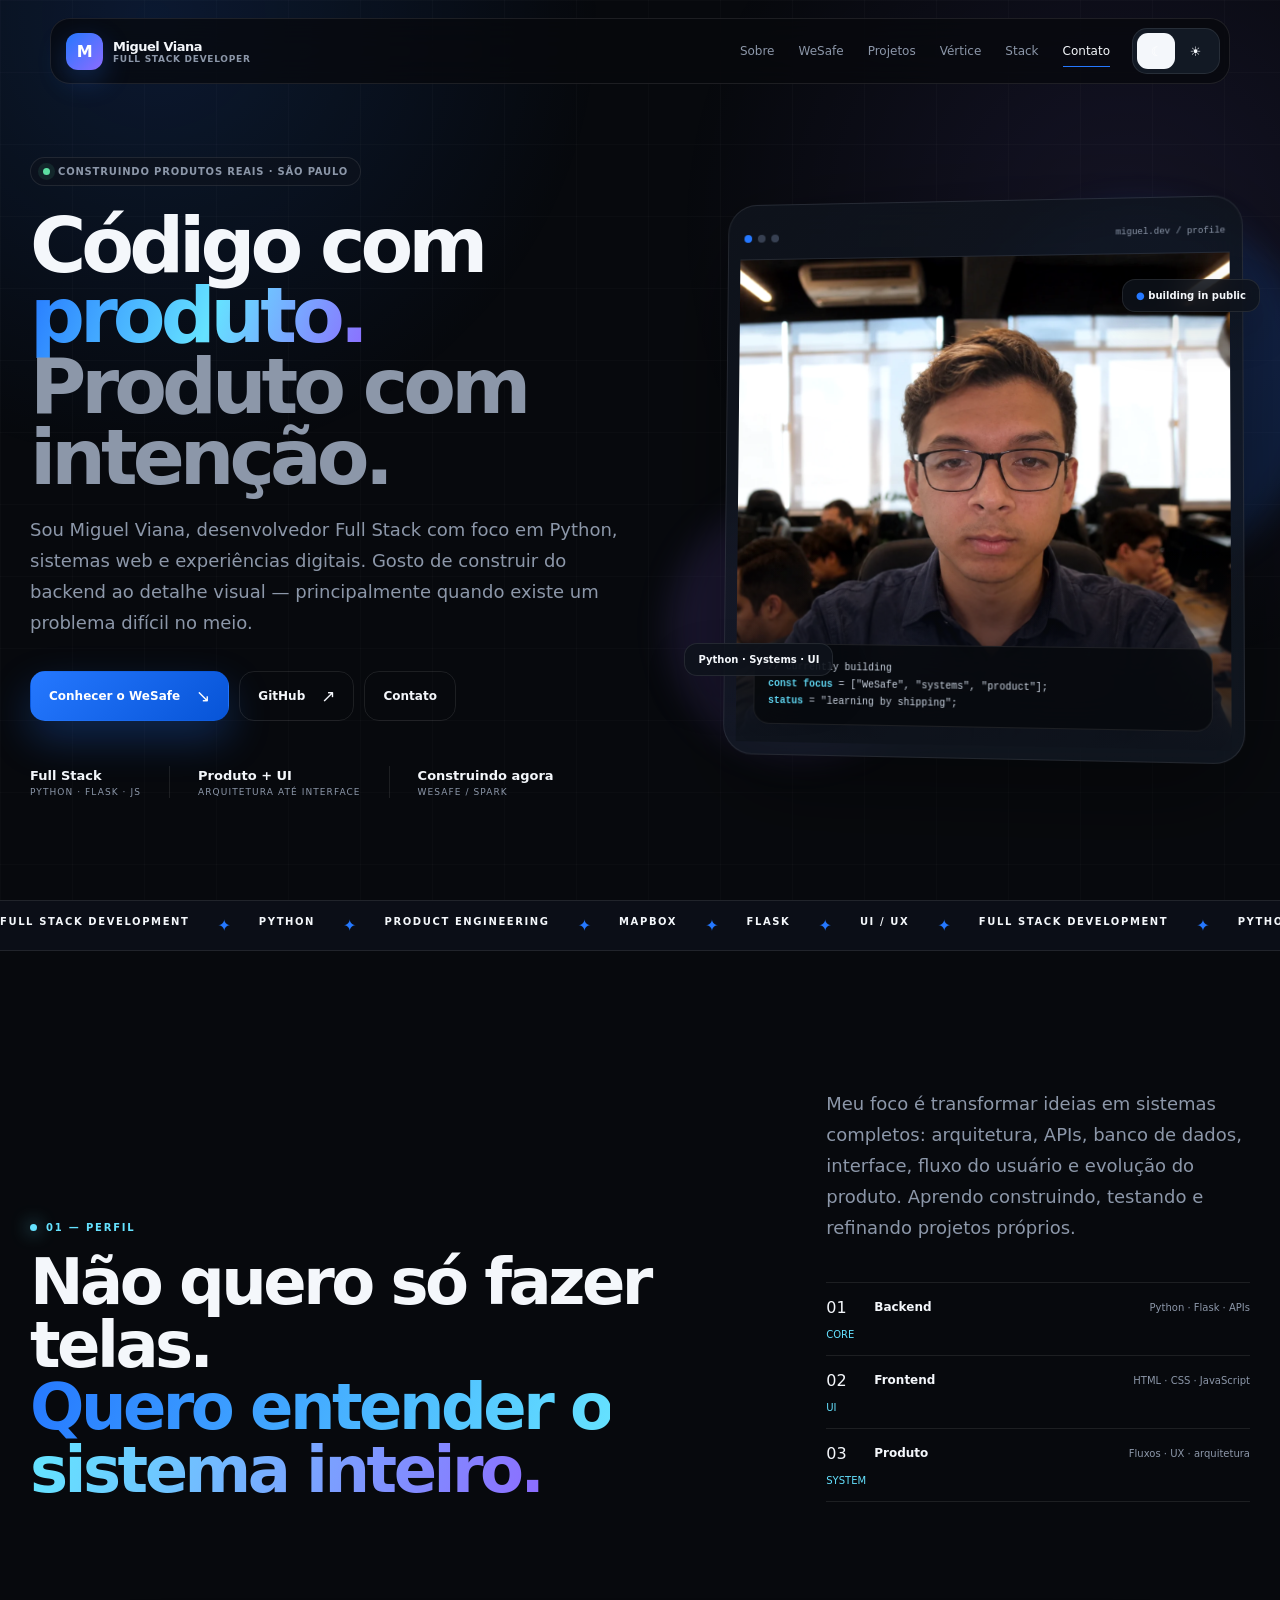
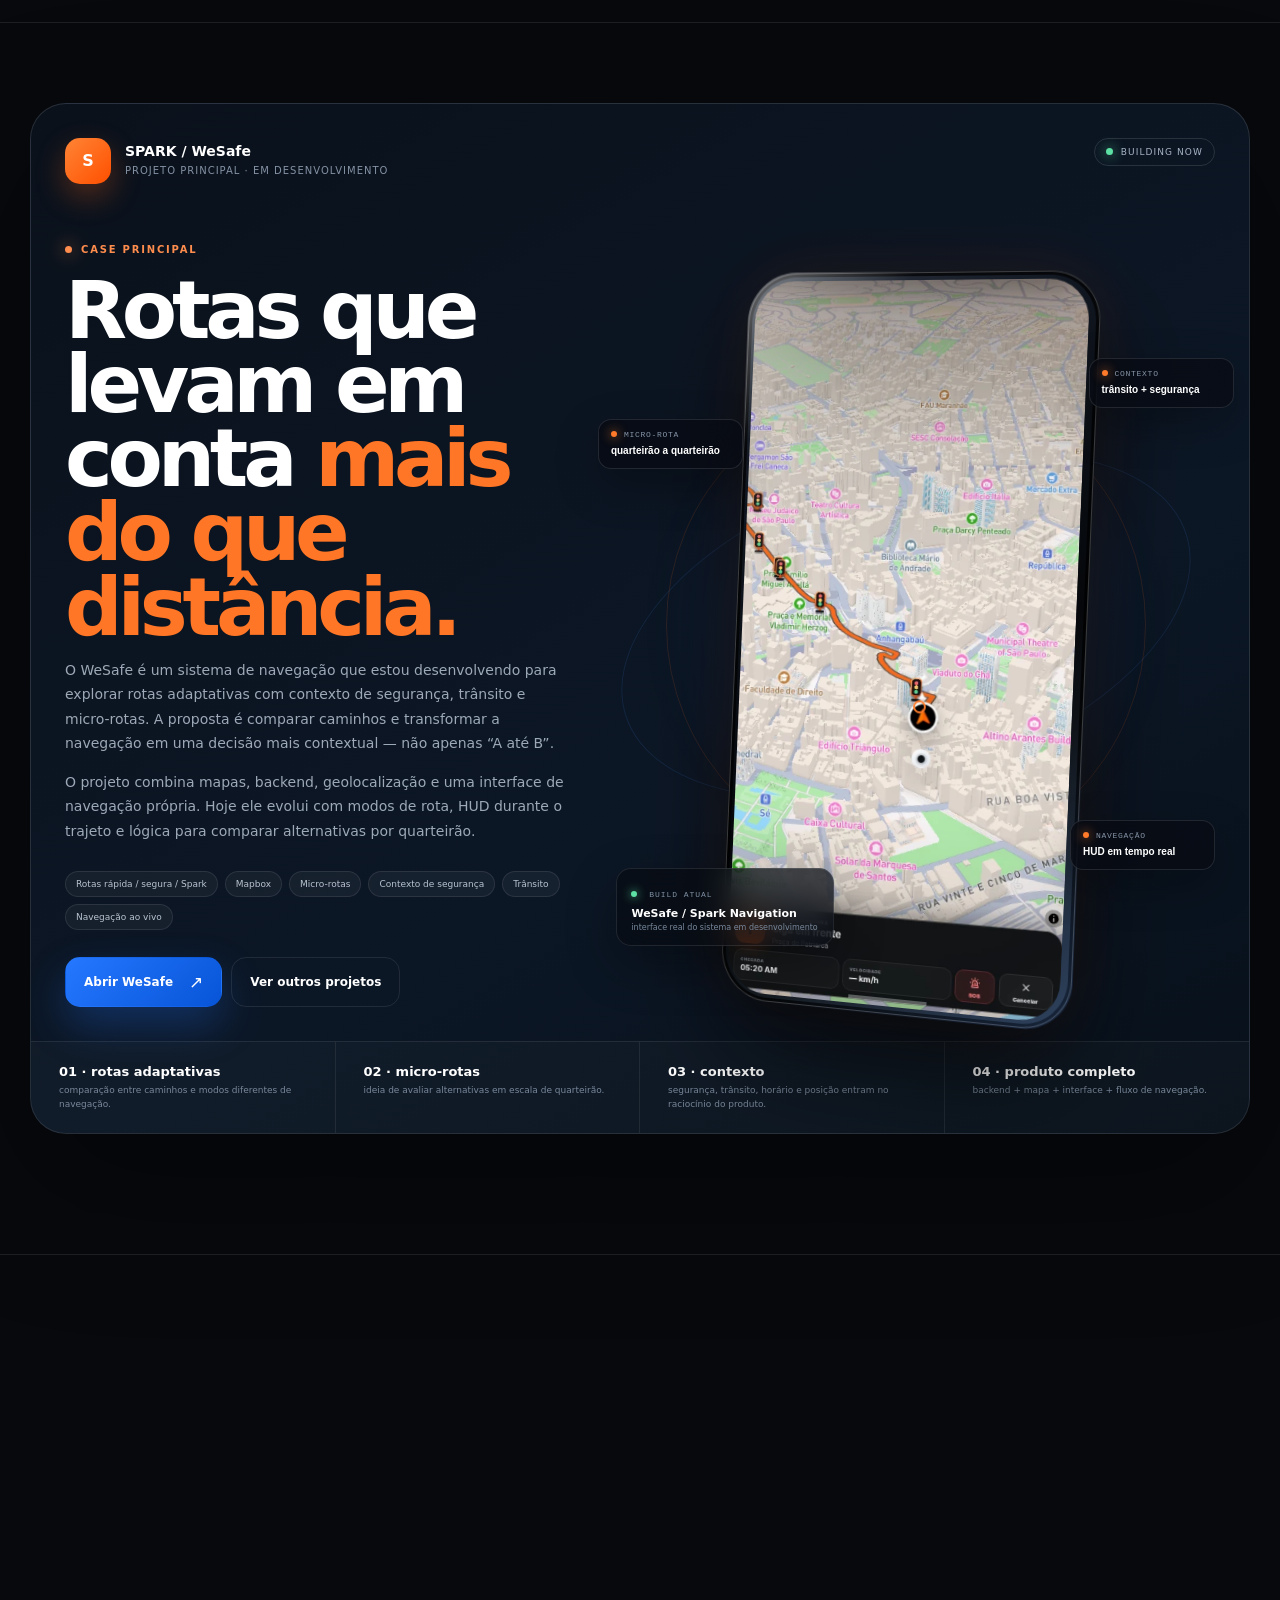
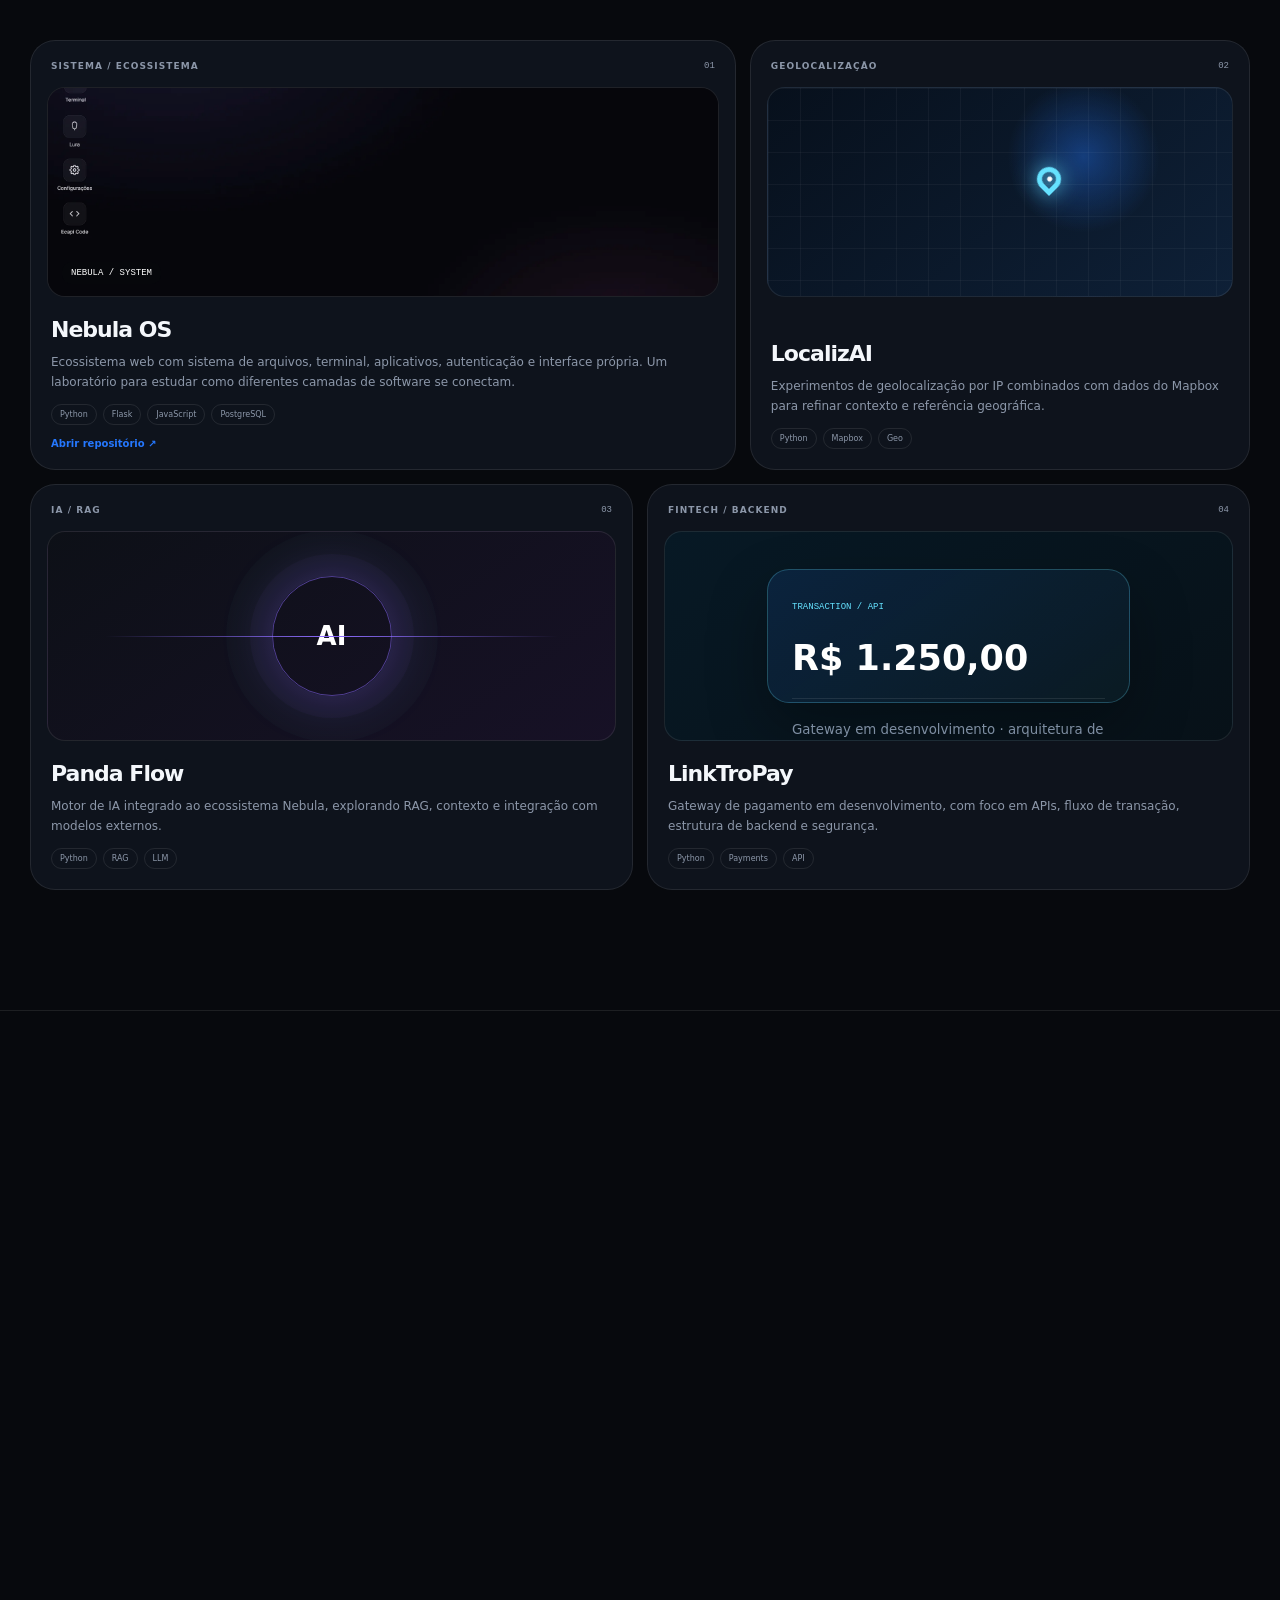
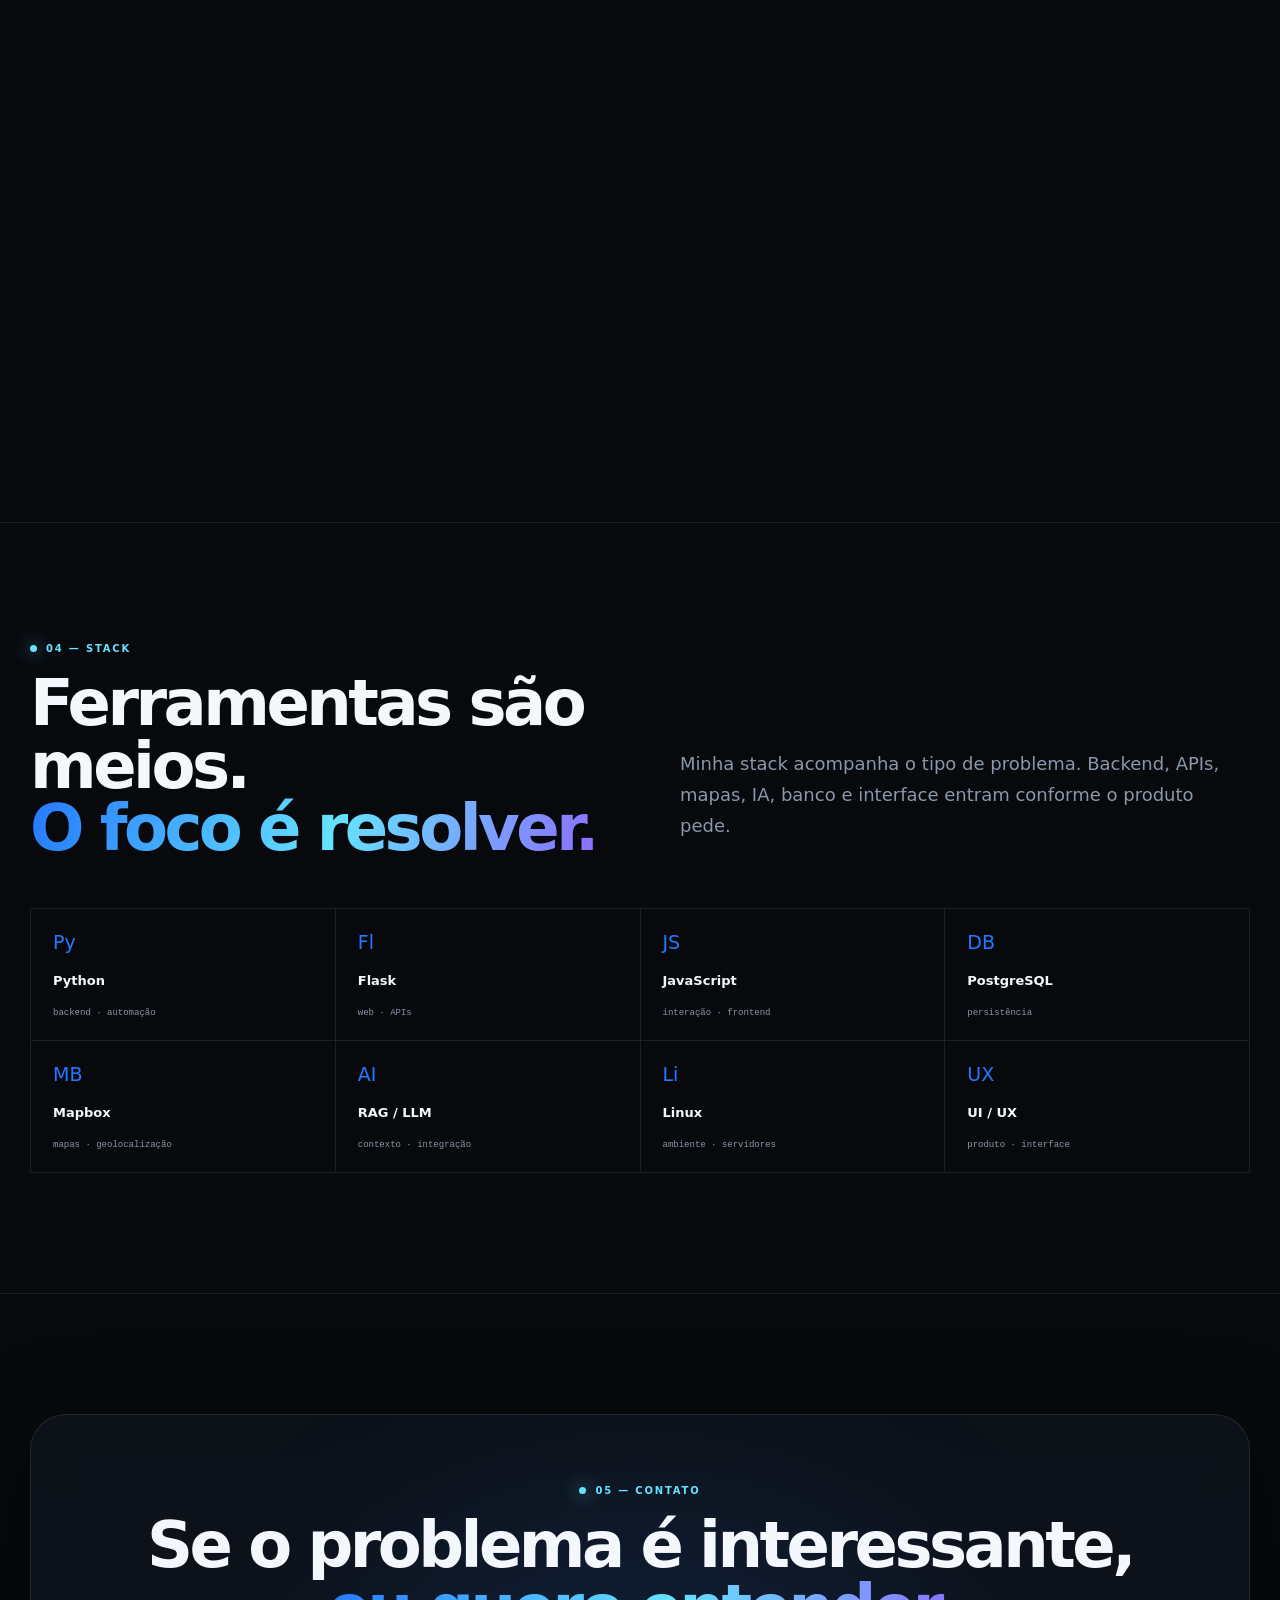
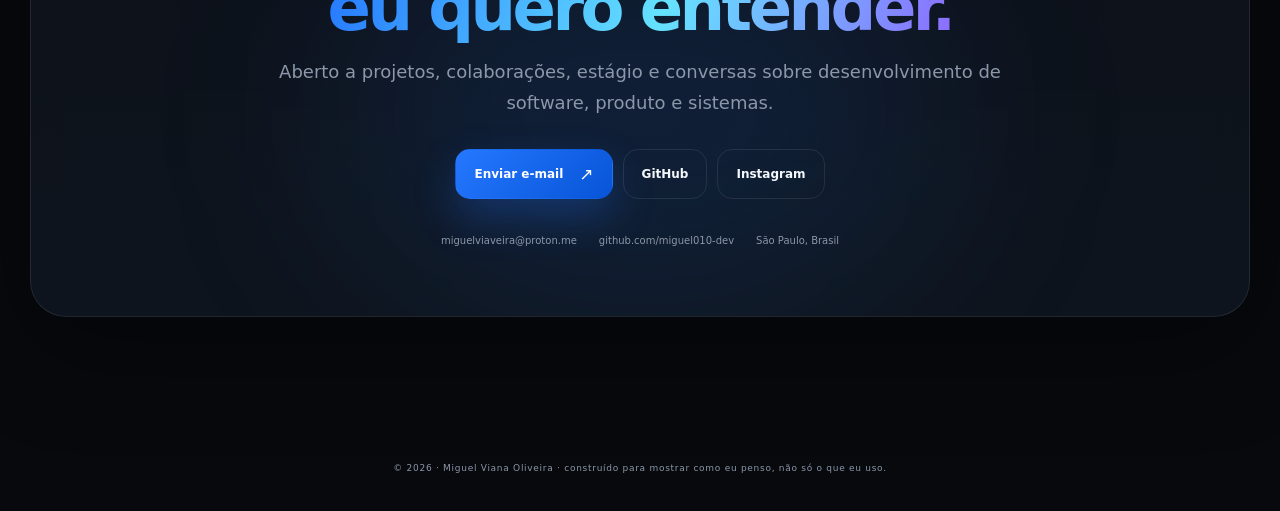
==== index.html @ 619d8d8b "Add files via upload" ====
<!doctype html>
<html lang="pt-BR" data-theme="dark">
<head>
<meta charset="utf-8">
<meta name="viewport" content="width=device-width,initial-scale=1,viewport-fit=cover">
<meta name="theme-color" content="#07090d">
<meta name="description" content="Portfólio de Miguel Viana Oliveira — Full Stack Developer. WeSafe, Nebula OS, inteligência artificial, geolocalização e experiências digitais.">
<title>Miguel Viana — Full Stack Developer</title>
<style>
:root{
  --bg:#07090d;--bg2:#0b0f16;--paper:#0e131c;--paper2:#121924;--ink:#f4f7fb;--muted:#8c97a9;
  --line:rgba(255,255,255,.09);--line2:rgba(255,255,255,.16);--blue:#2578ff;--cyan:#65e2ff;--violet:#8c6cff;
  --green:#5de0a3;--orange:#ff7c39;--pink:#ff7ba2;--shadow:0 30px 100px rgba(0,0,0,.42);
  --max:1220px;--radius:28px;--font:Inter,ui-sans-serif,system-ui,-apple-system,BlinkMacSystemFont,"Segoe UI",sans-serif;
  --display:"Arial Black",Inter,ui-sans-serif,system-ui,sans-serif;
}
html[data-theme="light"]{
  --bg:#f2f5f9;--bg2:#e9eef5;--paper:#ffffff;--paper2:#f7f9fc;--ink:#10141b;--muted:#667183;
  --line:rgba(18,28,42,.09);--line2:rgba(18,28,42,.16);--shadow:0 30px 80px rgba(34,54,80,.13);
}
*{box-sizing:border-box}
html{scroll-behavior:smooth}
body{margin:0;background:var(--bg);color:var(--ink);font-family:var(--font);overflow-x:hidden;transition:background .45s,color .45s}
body:before{content:"";position:fixed;inset:0;pointer-events:none;z-index:-3;background:
 radial-gradient(circle at 12% 2%,rgba(37,120,255,.15),transparent 28rem),
 radial-gradient(circle at 88% 25%,rgba(140,108,255,.10),transparent 28rem),
 linear-gradient(rgba(255,255,255,.018) 1px,transparent 1px),linear-gradient(90deg,rgba(255,255,255,.018) 1px,transparent 1px);background-size:auto,auto,72px 72px,72px 72px}
html[data-theme="light"] body:before{background:
 radial-gradient(circle at 12% 2%,rgba(37,120,255,.12),transparent 28rem),
 radial-gradient(circle at 88% 25%,rgba(140,108,255,.08),transparent 28rem),
 linear-gradient(rgba(18,28,42,.035) 1px,transparent 1px),linear-gradient(90deg,rgba(18,28,42,.035) 1px,transparent 1px);background-size:auto,auto,72px 72px,72px 72px}
a{color:inherit;text-decoration:none}button{font:inherit;color:inherit}img{max-width:100%;display:block}::selection{background:var(--blue);color:#fff}
.container{width:min(var(--max),calc(100% - 40px));margin:auto}.section{padding:120px 0;position:relative}.section+.section{border-top:1px solid var(--line)}
.kicker{display:flex;align-items:center;gap:9px;color:var(--cyan);font-size:10px;font-weight:800;letter-spacing:.18em;text-transform:uppercase;margin-bottom:18px}.kicker:before{content:"";width:7px;height:7px;border-radius:50%;background:currentColor;box-shadow:0 0 18px currentColor}
.display{font-family:var(--display);font-size:clamp(42px,6vw,86px);line-height:.92;letter-spacing:-.065em;margin:0}.section-title{font-family:var(--display);font-size:clamp(34px,5vw,64px);line-height:.98;letter-spacing:-.055em;margin:0}.section-title span,.gradient{background:linear-gradient(110deg,var(--blue),var(--cyan) 54%,var(--violet));-webkit-background-clip:text;background-clip:text;color:transparent}
.lead{color:var(--muted);font-size:clamp(15px,1.6vw,18px);line-height:1.72;max-width:760px}.mono{font-family:ui-monospace,SFMono-Regular,Menlo,Consolas,monospace}.glass{background:linear-gradient(180deg,color-mix(in srgb,var(--paper) 86%,transparent),color-mix(in srgb,var(--paper2) 72%,transparent));border:1px solid var(--line);box-shadow:var(--shadow);backdrop-filter:blur(22px);-webkit-backdrop-filter:blur(22px)}

/* NAV */
.nav{position:fixed;z-index:1000;top:18px;left:50%;transform:translateX(-50%);width:min(1180px,calc(100% - 28px));height:66px;border:1px solid var(--line);border-radius:20px;background:color-mix(in srgb,var(--bg) 74%,transparent);backdrop-filter:blur(24px);display:flex;align-items:center;padding:7px 9px 7px 15px;transition:.35s cubic-bezier(.2,.8,.2,1);box-shadow:0 12px 38px transparent}.nav.scrolled{top:10px;background:color-mix(in srgb,var(--paper) 80%,transparent);box-shadow:0 20px 70px rgba(0,0,0,.22);border-color:var(--line2)}html[data-theme="light"] .nav.scrolled{box-shadow:0 20px 55px rgba(38,56,82,.14)}
.brand{display:flex;align-items:center;gap:10px;font-weight:850;letter-spacing:-.03em}.brand-mark{width:37px;height:37px;border-radius:12px;display:grid;place-items:center;background:linear-gradient(135deg,var(--blue),var(--violet));color:white;font-weight:900;box-shadow:0 10px 28px rgba(37,120,255,.27)}.brand small{display:block;color:var(--muted);font-weight:600;font-size:9px;letter-spacing:.08em;text-transform:uppercase}.brand b{display:block;font-size:13px}.nav-links{display:flex;gap:24px;margin-left:auto;margin-right:22px}.nav-links a{font-size:12px;color:var(--muted);position:relative;transition:.2s}.nav-links a:hover,.nav-links a.active{color:var(--ink)}.nav-links a:after{content:"";position:absolute;left:0;right:100%;bottom:-9px;height:1px;background:var(--blue);transition:.25s}.nav-links a.active:after,.nav-links a:hover:after{right:0}
.theme-switch{width:88px;height:46px;border:1px solid var(--line);border-radius:15px;background:var(--paper2);padding:4px;position:relative;display:flex;align-items:center;justify-content:space-around;cursor:pointer;overflow:hidden}.theme-switch i{position:absolute;left:4px;top:4px;width:38px;height:36px;border-radius:11px;background:var(--ink);transition:.35s cubic-bezier(.2,.8,.2,1)}html[data-theme="light"] .theme-switch i{transform:translateX(38px)}.theme-switch span{font-size:13px;position:relative;z-index:1}.theme-switch .moon{color:#fff}html[data-theme="light"] .theme-switch .sun{color:#fff}.menu{display:none;border:1px solid var(--line);background:var(--paper2);width:46px;height:46px;border-radius:14px}

/* HERO */
.hero{min-height:100svh;display:grid;align-items:center;padding:145px 0 90px;border:0!important;overflow:hidden}.hero-grid{display:grid;grid-template-columns:1.06fr .94fr;gap:70px;align-items:center}.hero-copy{position:relative;z-index:3}.hero-badge{display:inline-flex;align-items:center;gap:8px;border:1px solid var(--line);background:color-mix(in srgb,var(--paper) 68%,transparent);padding:8px 12px;border-radius:999px;color:var(--muted);font-size:10px;font-weight:700;letter-spacing:.08em;text-transform:uppercase}.hero-badge i{width:7px;height:7px;border-radius:50%;background:var(--green);box-shadow:0 0 0 5px rgba(93,224,163,.10)}.hero h1{margin:25px 0 22px}.hero h1 em{font-style:normal;display:block;color:var(--muted)}.hero-copy>.lead{max-width:670px}.hero-actions{display:flex;gap:10px;flex-wrap:wrap;margin-top:32px}.btn{min-height:50px;padding:0 18px;border-radius:15px;border:1px solid var(--line);display:inline-flex;align-items:center;justify-content:center;gap:16px;font-size:12px;font-weight:760;transition:.25s cubic-bezier(.2,.8,.2,1);position:relative;overflow:hidden}.btn-primary{background:var(--ink);color:var(--bg)}html[data-theme="light"] .btn-primary{color:white;background:#111722}.btn-blue{background:linear-gradient(135deg,var(--blue),#0754d7);color:#fff;border-color:transparent;box-shadow:0 18px 42px rgba(37,120,255,.28)}.btn:hover{transform:translateY(-2px);border-color:var(--line2)}.btn b{font-size:17px;font-weight:400}.hero-meta{margin-top:45px;display:flex;gap:28px;align-items:center;flex-wrap:wrap}.hero-meta div{display:grid;gap:4px}.hero-meta strong{font-size:13px}.hero-meta small{font-size:9px;color:var(--muted);text-transform:uppercase;letter-spacing:.12em}.hero-meta .line{width:1px;height:32px;background:var(--line)}
.hero-stage{min-height:620px;position:relative;display:grid;place-items:center;perspective:1200px}.stage-orb{position:absolute;border-radius:50%;filter:blur(16px);pointer-events:none}.stage-orb.a{width:360px;height:360px;background:rgba(37,120,255,.18);right:-70px;top:40px}.stage-orb.b{width:260px;height:260px;background:rgba(140,108,255,.14);left:-40px;bottom:30px}.profile-window{width:min(100%,520px);aspect-ratio:.93;border-radius:30px;padding:12px;position:relative;transform:rotateY(-5deg) rotateX(2deg);transition:.2s;overflow:hidden}.profile-window:after{content:"";position:absolute;inset:auto 12px 12px 12px;height:35%;background:linear-gradient(transparent,var(--paper));pointer-events:none}.window-bar{height:44px;border-bottom:1px solid var(--line);display:flex;align-items:center;gap:6px;padding:0 4px}.window-bar i{width:8px;height:8px;border-radius:50%;background:#374052}.window-bar i:first-child{background:var(--blue)}.window-bar span{margin-left:auto;color:var(--muted);font:9px ui-monospace,monospace}.profile-body{height:calc(100% - 44px);position:relative;overflow:hidden;border-radius:0 0 20px 20px;background:linear-gradient(135deg,color-mix(in srgb,var(--paper2) 82%,transparent),transparent)}.profile-body img{width:100%;height:100%;object-fit:cover;object-position:center 25%;filter:saturate(.88) contrast(1.03);transition:.5s}.profile-code{position:absolute;left:18px;right:18px;bottom:18px;z-index:3;border:1px solid var(--line);background:color-mix(in srgb,var(--bg) 80%,transparent);backdrop-filter:blur(18px);border-radius:16px;padding:14px;color:#c9d2df;font:10px/1.7 ui-monospace,monospace}.profile-code b{color:var(--cyan)}.float-tag{position:absolute;z-index:5;padding:10px 13px;border-radius:13px;border:1px solid var(--line);background:color-mix(in srgb,var(--paper) 82%,transparent);backdrop-filter:blur(16px);box-shadow:0 18px 45px rgba(0,0,0,.16);font-size:10px;font-weight:800}.float-tag.one{right:-10px;top:18%}.float-tag.two{left:-25px;bottom:18%}.float-tag span{color:var(--blue)}

.marquee{border-top:1px solid var(--line);border-bottom:1px solid var(--line);overflow:hidden;padding:15px 0;background:color-mix(in srgb,var(--paper) 68%,transparent)}.marquee-track{display:flex;gap:28px;width:max-content;animation:marquee 32s linear infinite}.marquee-track span{font-size:10px;font-weight:850;letter-spacing:.16em;white-space:nowrap}.marquee-track b{color:var(--blue)}@keyframes marquee{to{transform:translateX(-50%)}}

/* INTRO */
.intro-grid{display:grid;grid-template-columns:1.25fr .75fr;gap:90px;align-items:end}.intro-side{display:grid;gap:20px}.signal-list{display:grid;gap:0;border-top:1px solid var(--line)}.signal-item{display:grid;grid-template-columns:36px 1fr auto;gap:12px;align-items:center;padding:15px 0;border-bottom:1px solid var(--line);transition:.25s}.signal-item:hover{padding-left:8px}.signal-item b{font-size:12px}.signal-item small{color:var(--muted);font-size:10px}.signal-item em{font-style:normal;color:var(--cyan);font-size:10px}

/* WESAFE */
.wesafe{padding-top:80px}.wesafe-shell{border-radius:36px;overflow:hidden;position:relative;background:linear-gradient(150deg,#0a111b,#0c1726 62%,#07101a);color:#fff;border:1px solid rgba(255,255,255,.12);box-shadow:0 50px 140px rgba(0,0,0,.42)}.wesafe-top{padding:34px 34px 0;display:flex;justify-content:space-between;gap:30px;align-items:flex-start;position:relative;z-index:3}.wesafe-brand{display:flex;gap:14px;align-items:center}.spark-mark{width:46px;height:46px;border-radius:15px;background:linear-gradient(135deg,#ff8535,#ff4f00);display:grid;place-items:center;color:#fff;font-weight:900;box-shadow:0 12px 30px rgba(255,102,25,.30)}.wesafe-brand b{display:block;font-size:14px}.wesafe-brand small{color:#8492a5;font-size:10px;letter-spacing:.1em;text-transform:uppercase}.live-pill{display:flex;align-items:center;gap:8px;border:1px solid rgba(255,255,255,.12);border-radius:999px;padding:8px 11px;color:#a7b4c5;font-size:9px;letter-spacing:.12em}.live-pill i{width:7px;height:7px;background:#5de0a3;border-radius:50%;box-shadow:0 0 13px #5de0a3}.wesafe-main{display:grid;grid-template-columns:.9fr 1.1fr;gap:28px;padding:60px 34px 34px}.wesafe-copy{position:relative;z-index:4}.wesafe-copy .kicker{color:#ff8d4d}.wesafe-copy h2{font-size:clamp(44px,6.3vw,82px);line-height:.92;letter-spacing:-.065em;margin:0}.wesafe-copy h2 span{color:#ff7626}.wesafe-copy p{color:#9da9b7;line-height:1.75;font-size:14px;max-width:570px}.wesafe-actions{display:flex;gap:9px;flex-wrap:wrap;margin-top:27px}.feature-pills{display:flex;flex-wrap:wrap;gap:7px;margin-top:28px}.feature-pills span{padding:7px 10px;border-radius:999px;background:rgba(255,255,255,.045);border:1px solid rgba(255,255,255,.09);font-size:9px;color:#b9c4d1}.map-stage{position:relative;min-height:560px;border-radius:25px;overflow:hidden;background:#0b111b;border:1px solid rgba(255,255,255,.09)}.map-stage:before{content:"";position:absolute;inset:0;background-image:linear-gradient(rgba(255,255,255,.035) 1px,transparent 1px),linear-gradient(90deg,rgba(255,255,255,.035) 1px,transparent 1px);background-size:46px 46px;transform:rotate(-8deg) scale(1.2)}.road{position:absolute;height:8px;border-radius:999px;background:#1a2534;box-shadow:0 0 0 1px rgba(255,255,255,.025)}.road.r1{width:115%;left:-10%;top:31%;transform:rotate(17deg)}.road.r2{width:100%;left:0;top:63%;transform:rotate(-22deg)}.road.r3{width:80%;left:30%;top:48%;transform:rotate(78deg)}.road.r4{width:70%;left:-12%;top:72%;transform:rotate(59deg)}.map-svg{position:absolute;inset:0;width:100%;height:100%}.map-svg path.route-base{fill:none;stroke:#26364a;stroke-width:10;stroke-linecap:round;stroke-linejoin:round}.map-svg path.route-live{fill:none;stroke:url(#routeGrad);stroke-width:7;stroke-linecap:round;stroke-linejoin:round;stroke-dasharray:780;stroke-dashoffset:780;filter:drop-shadow(0 0 8px rgba(255,112,35,.5))}.route-point{fill:#ff792e;stroke:#fff;stroke-width:3}.map-hud{position:absolute;left:16px;right:16px;bottom:16px;border:1px solid rgba(255,255,255,.10);background:rgba(7,11,18,.76);backdrop-filter:blur(18px);border-radius:18px;padding:14px;display:grid;grid-template-columns:1.2fr repeat(3,.7fr);gap:9px}.hud-main{display:flex;gap:11px;align-items:center}.hud-icon{width:39px;height:39px;border-radius:12px;background:#ff7427;display:grid;place-items:center;font-size:18px}.map-hud small{display:block;color:#778699;font-size:8px;text-transform:uppercase;letter-spacing:.09em}.map-hud b{font-size:12px;margin-top:4px;display:block}.hud-cell{border-left:1px solid rgba(255,255,255,.08);padding-left:12px}.map-chip{position:absolute;border:1px solid rgba(255,255,255,.09);background:rgba(10,15,23,.78);backdrop-filter:blur(14px);border-radius:13px;padding:10px 12px;font-size:9px;color:#bdc7d4}.map-chip.c1{right:18px;top:18px}.map-chip.c2{left:18px;top:22%}.map-chip strong{color:#fff;display:block;font-size:11px;margin-bottom:2px}.wesafe-stats{display:grid;grid-template-columns:repeat(4,1fr);border-top:1px solid rgba(255,255,255,.08);background:rgba(255,255,255,.018)}.wesafe-stats div{padding:22px 28px;border-right:1px solid rgba(255,255,255,.08)}.wesafe-stats div:last-child{border:0}.wesafe-stats b{font-size:13px;display:block}.wesafe-stats small{font-size:9px;color:#78879a;line-height:1.5;display:block;margin-top:5px}

/* PROJECTS */
.project-head{display:flex;justify-content:space-between;gap:40px;align-items:end;margin-bottom:48px}.project-head .lead{max-width:570px}.projects{display:grid;grid-template-columns:repeat(12,1fr);gap:14px}.project{border-radius:25px;border:1px solid var(--line);background:var(--paper);overflow:hidden;min-height:390px;position:relative;display:flex;flex-direction:column;transition:.28s cubic-bezier(.2,.8,.2,1)}.project:hover{border-color:var(--line2);box-shadow:var(--shadow)}.project.large{grid-column:span 7}.project.medium{grid-column:span 5}.project.half{grid-column:span 6}.project-top{padding:20px 20px 0;display:flex;justify-content:space-between;align-items:center;gap:10px}.project-label{font-size:9px;font-weight:850;letter-spacing:.12em;text-transform:uppercase;color:var(--muted)}.project-number{font:9px ui-monospace,monospace;color:var(--muted)}.project-visual{margin:16px 16px 0;height:210px;border-radius:18px;position:relative;overflow:hidden;background:var(--paper2);border:1px solid var(--line)}.project-body{padding:20px;display:grid;gap:11px;margin-top:auto}.project-body h3{font-size:22px;letter-spacing:-.045em;margin:0}.project-body p{color:var(--muted);font-size:12px;line-height:1.65;margin:0}.tags{display:flex;gap:6px;flex-wrap:wrap}.tags span{font-size:8px;padding:5px 8px;border-radius:999px;border:1px solid var(--line);color:var(--muted)}.project-link{display:inline-flex;gap:13px;align-items:center;font-size:10px;font-weight:800;color:var(--blue);margin-top:2px}.nebula-visual{background:#090b12}.nebula-visual img{width:100%;height:100%;object-fit:cover;opacity:.85}.nebula-visual:after{content:"NEBULA / SYSTEM";position:absolute;left:14px;bottom:12px;font:9px ui-monospace,monospace;color:#fff;background:rgba(7,8,12,.7);padding:6px 9px;border-radius:9px}.local-visual{background:radial-gradient(circle at 68% 33%,rgba(37,120,255,.38),transparent 22%),linear-gradient(140deg,#07101c,#0e2037)}.local-grid{position:absolute;inset:0;background-image:linear-gradient(rgba(255,255,255,.04) 1px,transparent 1px),linear-gradient(90deg,rgba(255,255,255,.04) 1px,transparent 1px);background-size:32px 32px}.pin{position:absolute;left:58%;top:38%;width:24px;height:24px;border:5px solid #65e2ff;border-radius:50% 50% 50% 0;transform:rotate(-45deg);filter:drop-shadow(0 0 10px #65e2ff)}.pin:after{content:"";width:5px;height:5px;background:#fff;border-radius:50%;position:absolute;left:5px;top:5px}.ai-visual{background:linear-gradient(145deg,#0d1017,#171126)}.ai-core{position:absolute;width:120px;height:120px;border-radius:50%;left:50%;top:50%;transform:translate(-50%,-50%);border:1px solid rgba(140,108,255,.5);box-shadow:0 0 0 22px rgba(140,108,255,.04),0 0 0 46px rgba(94,216,214,.025),0 0 50px rgba(140,108,255,.28)}.ai-core:before{content:"AI";position:absolute;inset:0;display:grid;place-items:center;color:#fff;font-weight:900;font-size:26px}.ai-line{position:absolute;height:1px;background:linear-gradient(90deg,transparent,var(--violet),transparent);width:80%;left:10%;top:50%;animation:scan 3s linear infinite}@keyframes scan{50%{top:28%}}

/* VERTICE WORK */
.vertice-shell{border-radius:34px;padding:28px;position:relative;overflow:hidden}.vertice-shell:before{content:"";position:absolute;width:420px;height:420px;border-radius:50%;background:rgba(37,120,255,.13);filter:blur(80px);right:-120px;top:-170px}.vertice-head{display:flex;justify-content:space-between;gap:30px;align-items:end;position:relative}.vertice-head .lead{max-width:560px}.client-grid{display:grid;grid-template-columns:1fr 1fr;gap:14px;margin-top:30px;position:relative}.client-card{border:1px solid var(--line);border-radius:24px;background:var(--paper2);overflow:hidden}.client-preview{height:310px;position:relative;overflow:hidden}.client-copy{padding:18px}.client-copy h3{margin:0;font-size:21px;letter-spacing:-.04em}.client-copy p{color:var(--muted);font-size:11px;line-height:1.6}.brasa{background:radial-gradient(circle at 72% 40%,#5d2308,transparent 31%),linear-gradient(145deg,#080807,#19100a)}.burger-stack{position:absolute;right:8%;top:18%;width:48%;height:60%}.burger-stack i{position:absolute;left:0;width:100%;height:18%;border-radius:50%;background:#7c3d16;box-shadow:inset 0 6px 10px rgba(255,187,81,.18)}.burger-stack i:nth-child(1){top:0;background:#c6782c}.burger-stack i:nth-child(2){top:22%;height:12%;background:#f8aa24}.burger-stack i:nth-child(3){top:38%;background:#4f2416}.burger-stack i:nth-child(4){top:58%;height:12%;background:#f8aa24}.burger-stack i:nth-child(5){top:75%;background:#ba6420}.brasa-title{position:absolute;left:8%;top:18%;color:#fff;font-family:var(--display);font-size:clamp(26px,3vw,48px);line-height:.9;letter-spacing:-.06em}.brasa-title span{color:#ff762a;display:block}.pingo{background:linear-gradient(145deg,#f9f5e8,#e8f9ed)}html[data-theme="dark"] .pingo{background:linear-gradient(145deg,#1b201c,#17271e)}.pet-bubble{position:absolute;border-radius:50%;background:#56d284}.pet-bubble.a{width:170px;height:170px;right:10%;top:14%}.pet-bubble.b{width:75px;height:75px;right:31%;top:6%;opacity:.65}.pet-face{position:absolute;right:18%;top:29%;width:120px;height:105px;border-radius:48% 48% 46% 46%;background:#fff;box-shadow:0 18px 45px rgba(0,0,0,.12)}.pet-face:before,.pet-face:after{content:"";position:absolute;width:42px;height:55px;background:#805939;border-radius:60% 60% 20% 20%;top:-18px}.pet-face:before{left:4px;transform:rotate(-25deg)}.pet-face:after{right:4px;transform:rotate(25deg)}.pet-eyes{position:absolute;left:36px;top:44px;width:9px;height:9px;border-radius:50%;background:#151515;box-shadow:39px 0 #151515}.pet-title{position:absolute;left:8%;top:17%;color:#173520;font-family:var(--display);font-size:clamp(26px,3vw,46px);line-height:.9;letter-spacing:-.055em}html[data-theme="dark"] .pet-title{color:#eef8f0}.pet-title span{display:block;color:#34b96e}



/* WESAFE DEVICE SHOWCASE */
.wesafe-device-stage{position:relative;min-height:640px;display:grid;place-items:center;perspective:1500px;overflow:visible;isolation:isolate}
.wesafe-device-stage:before{content:"";position:absolute;width:520px;height:520px;border-radius:50%;background:radial-gradient(circle,rgba(255,111,36,.18),rgba(37,120,255,.08) 34%,transparent 68%);filter:blur(18px);z-index:-2;animation:deviceAura 7s ease-in-out infinite alternate}
.wesafe-device-stage:after{content:"";position:absolute;width:72%;height:58%;left:14%;bottom:4%;background:radial-gradient(ellipse,rgba(0,0,0,.55),transparent 67%);filter:blur(28px);transform:rotateX(70deg);z-index:-1;opacity:.65}
@keyframes deviceAura{to{transform:scale(1.09) translateY(-14px);opacity:.78}}
.phone-shadow{position:absolute;width:310px;height:72px;bottom:45px;border-radius:50%;background:rgba(0,0,0,.72);filter:blur(28px);transform:rotate(-5deg);opacity:.62;animation:phoneShadow 4.4s ease-in-out infinite}
@keyframes phoneShadow{50%{transform:rotate(-5deg) scale(.88);opacity:.46}}
.phone-wrap{--phone-ry:-8deg;--phone-rx:3deg;--phone-y:0px;width:min(360px,72%);aspect-ratio:463/956;position:relative;transform-style:preserve-3d;transform:translateY(var(--phone-y)) rotateY(var(--phone-ry)) rotateX(var(--phone-rx)) rotateZ(2.4deg);transition:transform .16s ease-out;animation:phoneFloat 5.2s ease-in-out infinite;z-index:3}
@keyframes phoneFloat{0%,100%{translate:0 0}50%{translate:0 -13px}}
.phone-shell{position:absolute;inset:0;border-radius:50px;padding:10px;background:linear-gradient(145deg,#303844 0%,#111721 24%,#05070a 58%,#28323d 100%);box-shadow:inset 0 0 0 1px rgba(255,255,255,.22),inset 0 0 0 4px rgba(0,0,0,.72),0 48px 110px rgba(0,0,0,.62),0 0 65px rgba(255,111,36,.1);transform-style:preserve-3d}
.phone-shell:before{content:"";position:absolute;inset:-1px;border-radius:50px;background:linear-gradient(135deg,rgba(255,255,255,.38),transparent 16%,transparent 72%,rgba(76,145,255,.18));pointer-events:none;z-index:4}
.phone-screen{position:absolute;inset:10px;border-radius:41px;overflow:hidden;background:#111;transform:translateZ(9px)}
.phone-screen img{width:100%;height:100%;display:block;object-fit:cover;object-position:center}
.phone-glass{position:absolute;inset:-30%;background:linear-gradient(112deg,transparent 34%,rgba(255,255,255,.18) 45%,rgba(255,255,255,.05) 52%,transparent 63%);transform:translateX(-48%) rotate(5deg);mix-blend-mode:screen;animation:glassSweep 5.8s ease-in-out infinite;pointer-events:none}
@keyframes glassSweep{0%,18%{transform:translateX(-58%) rotate(5deg);opacity:0}38%{opacity:.9}68%,100%{transform:translateX(58%) rotate(5deg);opacity:0}}
.phone-route-pulse{position:absolute;width:13px;height:13px;border:2px solid rgba(255,126,45,.95);border-radius:50%;left:53.4%;top:57.6%;box-shadow:0 0 0 0 rgba(255,126,45,.6);animation:routePulse 2.1s ease-out infinite;pointer-events:none}
@keyframes routePulse{70%,100%{box-shadow:0 0 0 28px rgba(255,126,45,0);opacity:.2}}
.phone-top{position:absolute;z-index:8;top:15px;left:50%;transform:translateX(-50%) translateZ(16px);height:24px;width:96px;border-radius:0 0 17px 17px;background:#05070a;display:flex;justify-content:center;align-items:center;gap:10px;pointer-events:none}.phone-top .speaker{width:34px;height:4px;border-radius:4px;background:#1d232d}.phone-top .camera{width:6px;height:6px;border-radius:50%;background:#152e45;box-shadow:inset 0 0 0 1px #314c65}
.phone-bottom{position:absolute;z-index:8;bottom:16px;left:50%;transform:translateX(-50%) translateZ(16px);width:80px;height:4px;border-radius:99px;background:rgba(255,255,255,.62);opacity:.5;pointer-events:none}
.phone-side{position:absolute;background:linear-gradient(#3b4653,#111722);border-radius:4px;box-shadow:inset 0 1px rgba(255,255,255,.25)}.phone-side-left{left:-3px;top:135px;width:5px;height:68px}.phone-side-right{right:-3px;top:172px;width:5px;height:95px}
.device-orbit{position:absolute;border-radius:50%;border:1px solid rgba(255,255,255,.08);pointer-events:none}.orbit-a{width:480px;height:480px;border-color:rgba(255,117,39,.14);animation:orbitSpin 15s linear infinite}.orbit-b{width:590px;height:310px;border-color:rgba(76,145,255,.12);transform:rotate(-18deg);animation:orbitSpinB 18s linear infinite reverse}@keyframes orbitSpin{to{transform:rotate(360deg)}}@keyframes orbitSpinB{to{transform:rotate(342deg)}}
.route-signal{position:absolute;z-index:5;min-width:145px;padding:10px 12px;border:1px solid rgba(255,255,255,.11);border-radius:13px;background:rgba(7,11,18,.72);backdrop-filter:blur(16px);box-shadow:0 16px 44px rgba(0,0,0,.28);font:8px ui-monospace,monospace;letter-spacing:.09em;color:#8796a9;text-transform:uppercase;animation:signalFloat 4.8s ease-in-out infinite}.route-signal i{display:inline-block;width:6px;height:6px;border-radius:50%;background:#ff7a2a;box-shadow:0 0 11px #ff7a2a;margin-right:7px}.route-signal b{display:block;color:#fff;font:600 10px/1.35 Inter,Arial,sans-serif;letter-spacing:0;text-transform:none;margin-top:5px}.signal-a{left:0;top:23%}.signal-b{right:-3%;top:15%;animation-delay:-1.6s}.signal-c{right:0;bottom:18%;animation-delay:-3.1s}@keyframes signalFloat{50%{translate:0 -8px}}
.device-caption{position:absolute;left:3%;bottom:8%;z-index:6;padding:13px 15px 13px 14px;border-radius:15px;border:1px solid rgba(255,255,255,.1);background:rgba(8,12,19,.72);backdrop-filter:blur(17px);box-shadow:0 18px 50px rgba(0,0,0,.32)}.device-caption>span{font:8px ui-monospace,monospace;letter-spacing:.12em;color:#8191a5}.device-caption>span i{display:inline-block;width:6px;height:6px;border-radius:50%;background:#5de0a3;box-shadow:0 0 10px #5de0a3;margin-right:6px}.device-caption>b{display:block;font-size:11px;margin-top:6px}.device-caption>small{display:block;color:#77879b;font-size:8px;margin-top:3px}
html[data-theme="light"] .wesafe-device-stage:after{opacity:.25}html[data-theme="light"] .route-signal,html[data-theme="light"] .device-caption{background:rgba(8,13,21,.84)}
@media(max-width:980px){.wesafe-device-stage{min-height:650px}.route-signal.signal-b{right:2%}.phone-wrap{width:min(350px,66%)}}
@media(max-width:640px){.wesafe-device-stage{min-height:570px;margin-top:8px}.phone-wrap{width:min(295px,76%)}.route-signal{min-width:0;padding:8px 9px}.route-signal b{font-size:8px}.signal-a{left:-2%;top:19%}.signal-b{right:-3%;top:11%}.signal-c{right:-2%;bottom:16%}.device-caption{left:0;bottom:4%;max-width:190px}.device-orbit.orbit-a{width:360px;height:360px}.device-orbit.orbit-b{width:410px;height:250px}.phone-shadow{bottom:45px;width:230px}}
@media(prefers-reduced-motion:reduce){.phone-wrap,.phone-glass,.phone-route-pulse,.device-orbit,.route-signal,.wesafe-device-stage:before,.phone-shadow{animation:none!important}}

/* LIVE VIEWERS */
.live-viewer{--viewer-accent:var(--blue);border:1px solid var(--line2);border-radius:22px;overflow:hidden;background:#070a10;box-shadow:0 28px 80px rgba(0,0,0,.28);position:relative;isolation:isolate}
.live-viewer.featured{min-height:560px;border-color:rgba(255,255,255,.13);box-shadow:0 35px 100px rgba(0,0,0,.4)}
.live-toolbar{height:48px;padding:0 12px;display:grid;grid-template-columns:auto minmax(0,1fr) auto;align-items:center;gap:12px;background:linear-gradient(180deg,rgba(16,22,31,.98),rgba(10,14,21,.98));border-bottom:1px solid rgba(255,255,255,.09);color:#fff;position:relative;z-index:5}
.live-dots{display:flex;gap:5px}.live-dots i{width:7px;height:7px;border-radius:50%;background:#364052}.live-dots i:first-child{background:var(--viewer-accent);box-shadow:0 0 12px color-mix(in srgb,var(--viewer-accent) 70%,transparent)}
.live-url{font:9px ui-monospace,SFMono-Regular,Menlo,monospace;color:#778599;white-space:nowrap;overflow:hidden;text-overflow:ellipsis}.live-url b{color:#cbd5e4;font-weight:600}
.live-controls{display:flex;gap:5px;align-items:center}.live-controls button,.live-controls a{width:31px;height:31px;border:1px solid rgba(255,255,255,.1);background:rgba(255,255,255,.04);border-radius:9px;color:#95a4b8;display:grid;place-items:center;font-size:11px;cursor:pointer;transition:.18s}.live-controls button:hover,.live-controls a:hover,.live-controls button.active{color:#fff;border-color:color-mix(in srgb,var(--viewer-accent) 55%,transparent);background:color-mix(in srgb,var(--viewer-accent) 14%,transparent)}
.live-canvas{height:360px;position:relative;overflow:hidden;background:radial-gradient(circle at 50% 22%,rgba(37,120,255,.12),transparent 38%),#070a10}.live-viewer.featured .live-canvas{height:510px}
.live-screen{--screen-w:1280;--screen-h:720;--screen-scale:.5;position:absolute;left:50%;top:50%;width:calc(var(--screen-w)*1px);height:calc(var(--screen-h)*1px);transform:translate(-50%,-50%) scale(var(--screen-scale));transform-origin:center;border-radius:20px;overflow:hidden;background:#fff;box-shadow:0 20px 65px rgba(0,0,0,.42);transition:width .38s,height .38s,transform .38s cubic-bezier(.2,.8,.2,1),border-radius .38s}
.live-viewer[data-device="mobile"] .live-screen{--screen-w:390;--screen-h:844;border-radius:32px;box-shadow:0 0 0 7px #141b25,0 28px 70px rgba(0,0,0,.5)}
.live-screen iframe{position:absolute;inset:0;width:100%;height:100%;border:0;background:#fff;opacity:0;transition:opacity .32s}.live-viewer.loaded iframe{opacity:1}
.live-loader{position:absolute;inset:0;display:grid;place-items:center;align-content:center;gap:10px;background:linear-gradient(145deg,#0a1019,#080b10);color:#8fa0b5;z-index:2;transition:.3s}.live-viewer.loaded .live-loader{opacity:0;pointer-events:none}.live-loader i{width:27px;height:27px;border-radius:50%;border:2px solid rgba(255,255,255,.12);border-top-color:var(--viewer-accent);animation:liveSpin .8s linear infinite}.live-loader span{font:9px ui-monospace,monospace;letter-spacing:.12em;text-transform:uppercase}@keyframes liveSpin{to{transform:rotate(360deg)}}
.live-status{position:absolute;left:12px;bottom:12px;z-index:4;border:1px solid rgba(255,255,255,.11);background:rgba(7,10,16,.78);backdrop-filter:blur(12px);border-radius:999px;padding:6px 9px;color:#aab7c8;font:8px ui-monospace,monospace;letter-spacing:.09em;text-transform:uppercase;pointer-events:none}.live-status i{display:inline-block;width:6px;height:6px;border-radius:50%;background:#5de0a3;margin-right:6px;box-shadow:0 0 10px #5de0a3}
.live-help{position:absolute;right:12px;bottom:12px;z-index:4;color:#8d99aa;background:rgba(7,10,16,.72);border:1px solid rgba(255,255,255,.08);border-radius:999px;padding:6px 9px;font:8px ui-monospace,monospace;pointer-events:none}
.client-card.live-client{overflow:hidden}.client-card.live-client .client-preview{height:auto;padding:12px;background:linear-gradient(145deg,color-mix(in srgb,var(--paper2) 88%,#05070b),color-mix(in srgb,var(--paper) 90%,#05070b))}.client-card.live-client .live-viewer{border-radius:17px;--viewer-accent:#ff7c39}.client-card.live-client.pingo-live .live-viewer{--viewer-accent:#39c97a}.client-card.live-client .live-canvas{height:320px}.live-note{display:flex;align-items:center;gap:8px;color:var(--muted);font:8px ui-monospace,monospace;text-transform:uppercase;letter-spacing:.08em;margin-top:4px}.live-note i{width:6px;height:6px;background:var(--green);border-radius:50%}
.live-viewer:fullscreen{border-radius:0;width:100vw;height:100vh;background:#05070a}.live-viewer:fullscreen .live-canvas{height:calc(100vh - 48px)}
@media(max-width:980px){.live-viewer.featured{min-height:0}.live-viewer.featured .live-canvas{height:500px}.client-card.live-client .live-canvas{height:390px}}
@media(max-width:640px){.live-toolbar{grid-template-columns:auto 1fr;gap:8px}.live-url{display:none}.live-controls{justify-self:end}.live-viewer.featured .live-canvas{height:470px}.client-card.live-client .live-canvas{height:330px}.live-help{display:none}.live-status{bottom:9px;left:9px}}

/* SKILLS */
.skills-grid{display:grid;grid-template-columns:repeat(4,1fr);border-top:1px solid var(--line);border-left:1px solid var(--line);margin-top:42px}.skill{padding:22px;border-right:1px solid var(--line);border-bottom:1px solid var(--line);min-height:132px;display:flex;flex-direction:column;justify-content:space-between;transition:.2s}.skill:hover{background:var(--paper)}.skill b{font-size:13px}.skill small{color:var(--muted);font:9px ui-monospace,monospace}.skill i{font-style:normal;color:var(--blue);font-size:19px}

/* CONTACT */
.contact-shell{border-radius:36px;padding:70px 30px;text-align:center;position:relative;overflow:hidden}.contact-shell:before{content:"";position:absolute;width:600px;height:400px;border-radius:50%;left:50%;top:20%;transform:translateX(-50%);background:rgba(37,120,255,.12);filter:blur(100px)}.contact-shell>*{position:relative}.contact-shell .lead{margin:18px auto 0}.contact-actions{display:flex;justify-content:center;gap:10px;flex-wrap:wrap;margin-top:30px}.contact-meta{display:flex;justify-content:center;gap:22px;flex-wrap:wrap;margin-top:36px;color:var(--muted);font-size:10px}footer{padding:26px 0 38px;color:var(--muted);font-size:9px;text-align:center;letter-spacing:.08em}

/* MOTION */
.reveal{opacity:0;transform:translateY(34px);filter:blur(10px);transition:opacity .85s cubic-bezier(.2,.8,.2,1),transform .85s cubic-bezier(.2,.8,.2,1),filter .85s}.reveal.in{opacity:1;transform:none;filter:blur(0)}.reveal-left{opacity:0;transform:translateX(-38px);filter:blur(8px);transition:.85s cubic-bezier(.2,.8,.2,1)}.reveal-left.in{opacity:1;transform:none;filter:none}.reveal-right{opacity:0;transform:translateX(38px);filter:blur(8px);transition:.85s cubic-bezier(.2,.8,.2,1)}.reveal-right.in{opacity:1;transform:none;filter:none}.scroll-progress{position:fixed;left:0;top:0;z-index:1100;height:2px;width:100%;transform:scaleX(0);transform-origin:left;background:linear-gradient(90deg,var(--blue),var(--cyan),var(--violet));box-shadow:0 0 15px rgba(37,120,255,.55)}.cursor-glow{position:fixed;width:420px;height:420px;border-radius:50%;pointer-events:none;z-index:-1;background:radial-gradient(circle,rgba(37,120,255,.09),transparent 68%);transform:translate(-50%,-50%);opacity:0;transition:opacity .3s}.cursor-glow.show{opacity:1}.spotlight{--mx:50%;--my:50%}.spotlight:after{content:"";position:absolute;inset:0;pointer-events:none;border-radius:inherit;background:radial-gradient(340px circle at var(--mx) var(--my),rgba(37,120,255,.09),transparent 62%);opacity:0;transition:.2s}.spotlight:hover:after{opacity:1}

@media(max-width:980px){.nav-links{display:none}.menu{display:grid;place-items:center;margin-left:8px}.theme-switch{margin-left:auto}.hero-grid,.wesafe-main,.intro-grid{grid-template-columns:1fr}.hero-stage{min-height:520px}.profile-window{max-width:460px}.wesafe-main{padding-top:35px}.map-stage{min-height:520px}.project.large,.project.medium,.project.half{grid-column:span 12}.client-grid{grid-template-columns:1fr}.skills-grid{grid-template-columns:repeat(2,1fr)}.project-head,.vertice-head{align-items:start;flex-direction:column}.wesafe-stats{grid-template-columns:1fr 1fr}.wesafe-stats div:nth-child(2){border-right:0}.wesafe-stats div{border-bottom:1px solid rgba(255,255,255,.08)}}
@media(max-width:640px){.container{width:min(100% - 28px,var(--max))}.section{padding:84px 0}.nav{height:60px}.brand small{display:none}.brand-mark{width:36px;height:36px}.theme-switch{width:80px;height:42px}.theme-switch i{height:32px;width:34px}html[data-theme="light"] .theme-switch i{transform:translateX(34px)}.hero{padding-top:115px}.hero-stage{min-height:430px}.profile-window{max-width:340px}.float-tag{display:none}.hero-meta{gap:16px}.hero-meta .line{display:none}.wesafe-top{padding:20px 20px 0}.wesafe-main{padding:38px 20px 20px}.map-stage{min-height:430px}.map-hud{grid-template-columns:1fr 1fr}.hud-main{grid-column:1/-1}.hud-cell:nth-last-child(1){display:none}.wesafe-stats{grid-template-columns:1fr}.wesafe-stats div{border-right:0}.client-preview{height:250px}.skills-grid{grid-template-columns:1fr 1fr}.contact-shell{padding:55px 18px}.display{font-size:clamp(42px,15vw,68px)}.section-title{font-size:clamp(34px,11vw,52px)}}
@media(prefers-reduced-motion:reduce){*{animation:none!important;transition:none!important;scroll-behavior:auto!important}.reveal,.reveal-left,.reveal-right{opacity:1;transform:none;filter:none}}
</style>
</head>
<body>
<div class="scroll-progress" id="scrollProgress"></div>
<div class="cursor-glow" id="cursorGlow"></div>

<header class="nav" id="nav">
  <a class="brand" href="#top"><span class="brand-mark">M</span><span><b>Miguel Viana</b><small>Full Stack Developer</small></span></a>
  <nav class="nav-links" id="navLinks">
    <a href="#sobre">Sobre</a><a href="#wesafe">WeSafe</a><a href="#projetos">Projetos</a><a href="#vertice">Vértice</a><a href="#stack">Stack</a><a href="#contato">Contato</a>
  </nav>
  <button class="theme-switch" id="themeSwitch" aria-label="Alternar tema"><i></i><span class="moon">☾</span><span class="sun">☀</span></button>
  <button class="menu" id="menuBtn" aria-label="Abrir menu">☰</button>
</header>

<main id="top">
<section class="hero section">
  <div class="container hero-grid">
    <div class="hero-copy reveal-left">
      <div class="hero-badge"><i></i> construindo produtos reais · São Paulo</div>
      <h1 class="display">Código com<br><span class="gradient">produto.</span><em>Produto com intenção.</em></h1>
      <p class="lead">Sou Miguel Viana, desenvolvedor Full Stack com foco em Python, sistemas web e experiências digitais. Gosto de construir do backend ao detalhe visual — principalmente quando existe um problema difícil no meio.</p>
      <div class="hero-actions"><a class="btn btn-blue" href="#wesafe">Conhecer o WeSafe <b>↘</b></a><a class="btn" href="https://github.com/miguel010-dev" target="_blank" rel="noopener">GitHub <b>↗</b></a><a class="btn" href="#contato">Contato</a></div>
      <div class="hero-meta"><div><strong>Full Stack</strong><small>Python · Flask · JS</small></div><span class="line"></span><div><strong>Produto + UI</strong><small>arquitetura até interface</small></div><span class="line"></span><div><strong>Construindo agora</strong><small>WeSafe / Spark</small></div></div>
    </div>
    <div class="hero-stage reveal-right" id="heroStage">
      <div class="stage-orb a"></div><div class="stage-orb b"></div>
      <div class="profile-window glass" id="profileWindow">
        <div class="window-bar"><i></i><i></i><i></i><span>miguel.dev / profile</span></div>
        <div class="profile-body"><img src="assets/profile.webp" alt="Miguel Viana Oliveira"><div class="profile-code"><span>// currently building</span><br><b>const focus</b> = ["WeSafe", "systems", "product"];<br><b>status</b> = "learning by shipping";</div></div>
      </div>
      <div class="float-tag one"><span>●</span> building in public</div><div class="float-tag two">Python · Systems · UI</div>
    </div>
  </div>
</section>

<div class="marquee"><div class="marquee-track"><span>FULL STACK DEVELOPMENT</span><b>✦</b><span>PYTHON</span><b>✦</b><span>PRODUCT ENGINEERING</span><b>✦</b><span>MAPBOX</span><b>✦</b><span>FLASK</span><b>✦</b><span>UI / UX</span><b>✦</b><span>FULL STACK DEVELOPMENT</span><b>✦</b><span>PYTHON</span><b>✦</b><span>PRODUCT ENGINEERING</span><b>✦</b><span>MAPBOX</span><b>✦</b><span>FLASK</span><b>✦</b><span>UI / UX</span></div></div>

<section class="section" id="sobre">
  <div class="container intro-grid">
    <div class="reveal-left"><div class="kicker">01 — perfil</div><h2 class="section-title">Não quero só fazer telas.<br><span>Quero entender o sistema inteiro.</span></h2></div>
    <div class="intro-side reveal-right"><p class="lead">Meu foco é transformar ideias em sistemas completos: arquitetura, APIs, banco de dados, interface, fluxo do usuário e evolução do produto. Aprendo construindo, testando e refinando projetos próprios.</p><div class="signal-list"><div class="signal-item"><span>01</span><b>Backend</b><small>Python · Flask · APIs</small><em>CORE</em></div><div class="signal-item"><span>02</span><b>Frontend</b><small>HTML · CSS · JavaScript</small><em>UI</em></div><div class="signal-item"><span>03</span><b>Produto</b><small>Fluxos · UX · arquitetura</small><em>SYSTEM</em></div></div></div>
  </div>
</section>

<section class="section wesafe" id="wesafe">
  <div class="container">
    <div class="wesafe-shell reveal spotlight" id="wesafeShell">
      <div class="wesafe-top"><div class="wesafe-brand"><div class="spark-mark">S</div><div><b>SPARK / WeSafe</b><small>projeto principal · em desenvolvimento</small></div></div><div class="live-pill"><i></i> BUILDING NOW</div></div>
      <div class="wesafe-main">
        <div class="wesafe-copy reveal-left"><div class="kicker">CASE PRINCIPAL</div><h2>Rotas que levam em conta <span>mais do que distância.</span></h2><p>O WeSafe é um sistema de navegação que estou desenvolvendo para explorar rotas adaptativas com contexto de segurança, trânsito e micro-rotas. A proposta é comparar caminhos e transformar a navegação em uma decisão mais contextual — não apenas “A até B”.</p><p>O projeto combina mapas, backend, geolocalização e uma interface de navegação própria. Hoje ele evolui com modos de rota, HUD durante o trajeto e lógica para comparar alternativas por quarteirão.</p><div class="feature-pills"><span>Rotas rápida / segura / Spark</span><span>Mapbox</span><span>Micro-rotas</span><span>Contexto de segurança</span><span>Trânsito</span><span>Navegação ao vivo</span></div><div class="wesafe-actions"><a class="btn btn-blue" href="https://wesafe-c7kg.onrender.com" target="_blank" rel="noopener">Abrir WeSafe <b>↗</b></a><a class="btn" href="#projetos">Ver outros projetos</a></div></div>
        <div class="reveal-right wesafe-device-stage" id="wesafeDeviceStage">
          <div class="device-orbit orbit-a"></div><div class="device-orbit orbit-b"></div>
          <div class="route-signal signal-a"><i></i><span>MICRO-ROTA</span><b>quarteirão a quarteirão</b></div>
          <div class="route-signal signal-b"><i></i><span>CONTEXTO</span><b>trânsito + segurança</b></div>
          <div class="route-signal signal-c"><i></i><span>NAVEGAÇÃO</span><b>HUD em tempo real</b></div>
          <div class="phone-shadow"></div>
          <div class="phone-wrap" id="wesafePhone">
            <div class="phone-shell">
              <div class="phone-side phone-side-left"></div><div class="phone-side phone-side-right"></div>
              <div class="phone-top"><span class="speaker"></span><span class="camera"></span></div>
              <div class="phone-screen"><img src="assets/wesafe-navigation.webp" alt="Interface de navegação do WeSafe / Spark em São Paulo" loading="lazy"><div class="phone-glass"></div><div class="phone-route-pulse"></div></div>
              <div class="phone-bottom"></div>
            </div>
          </div>
          <div class="device-caption"><span><i></i> BUILD ATUAL</span><b>WeSafe / Spark Navigation</b><small>interface real do sistema em desenvolvimento</small></div>
        </div>
      </div>
      <div class="wesafe-stats"><div><b>01 · rotas adaptativas</b><small>comparação entre caminhos e modos diferentes de navegação.</small></div><div><b>02 · micro-rotas</b><small>ideia de avaliar alternativas em escala de quarteirão.</small></div><div><b>03 · contexto</b><small>segurança, trânsito, horário e posição entram no raciocínio do produto.</small></div><div><b>04 · produto completo</b><small>backend + mapa + interface + fluxo de navegação.</small></div></div>
    </div>
  </div>
</section>

<section class="section" id="projetos">
  <div class="container"><div class="project-head"><div class="reveal-left"><div class="kicker">02 — selected work</div><h2 class="section-title">Projetos que mostram<br><span>como eu penso.</span></h2></div><p class="lead reveal-right">Além do WeSafe, venho construindo sistemas que exploram arquitetura, IA, geolocalização, pagamentos e interfaces.</p></div>
    <div class="projects">
      <article class="project large spotlight reveal"><div class="project-top"><span class="project-label">Sistema / ecossistema</span><span class="project-number">01</span></div><div class="project-visual nebula-visual"><img src="assets/nebula.webp" alt="Interface do Nebula OS"></div><div class="project-body"><h3>Nebula OS</h3><p>Ecossistema web com sistema de arquivos, terminal, aplicativos, autenticação e interface própria. Um laboratório para estudar como diferentes camadas de software se conectam.</p><div class="tags"><span>Python</span><span>Flask</span><span>JavaScript</span><span>PostgreSQL</span></div><a class="project-link" href="https://github.com/miguel010-dev/nebula-os" target="_blank" rel="noopener">Abrir repositório ↗</a></div></article>
      <article class="project medium spotlight reveal"><div class="project-top"><span class="project-label">Geolocalização</span><span class="project-number">02</span></div><div class="project-visual local-visual"><div class="local-grid"></div><div class="pin"></div></div><div class="project-body"><h3>LocalizAI</h3><p>Experimentos de geolocalização por IP combinados com dados do Mapbox para refinar contexto e referência geográfica.</p><div class="tags"><span>Python</span><span>Mapbox</span><span>Geo</span></div></div></article>
      <article class="project half spotlight reveal"><div class="project-top"><span class="project-label">IA / RAG</span><span class="project-number">03</span></div><div class="project-visual ai-visual"><div class="ai-core"></div><div class="ai-line"></div></div><div class="project-body"><h3>Panda Flow</h3><p>Motor de IA integrado ao ecossistema Nebula, explorando RAG, contexto e integração com modelos externos.</p><div class="tags"><span>Python</span><span>RAG</span><span>LLM</span></div></div></article>
      <article class="project half spotlight reveal"><div class="project-top"><span class="project-label">Fintech / backend</span><span class="project-number">04</span></div><div class="project-visual" style="background:linear-gradient(145deg,#071925,#071118)"><div style="position:absolute;inset:18%;border-radius:22px;border:1px solid rgba(101,226,255,.25);background:linear-gradient(145deg,rgba(37,120,255,.12),rgba(101,226,255,.04));box-shadow:0 25px 60px rgba(0,0,0,.3);padding:24px;color:white"><span class="mono" style="font-size:9px;color:#65e2ff">TRANSACTION / API</span><div style="font-size:35px;font-weight:900;margin-top:25px">R$ 1.250,00</div><div style="height:1px;background:rgba(255,255,255,.09);margin:20px 0"></div><small style="color:#7e8ea2">Gateway em desenvolvimento · arquitetura de processamento</small></div></div><div class="project-body"><h3>LinkTroPay</h3><p>Gateway de pagamento em desenvolvimento, com foco em APIs, fluxo de transação, estrutura de backend e segurança.</p><div class="tags"><span>Python</span><span>Payments</span><span>API</span></div></div></article>
    </div>
  </div>
</section>

<section class="section" id="vertice">
  <div class="container"><div class="vertice-shell glass spotlight reveal"><div class="vertice-head"><div><div class="kicker">03 — Vértice Web</div><h2 class="section-title">Também construo para<br><span>negócios reais.</span></h2></div><p class="lead">Na Vértice Web, exploro identidade, conversão e experiências comerciais. Cada demo parte do segmento e muda linguagem, navegação e interação.</p></div>
    <div class="client-grid">
      <article class="client-card live-client"><div class="client-preview"><div class="live-viewer" data-live data-src="live/brasa91/index.html" data-device="desktop" style="--viewer-accent:#ff7c39">
      <div class="live-toolbar"><div class="live-dots"><i></i><i></i><i></i></div><div class="live-url"><b>LIVE /</b> BRASA 91</div><div class="live-controls"><button class="active" type="button" data-live-device="desktop" title="Desktop">▱</button><button type="button" data-live-device="mobile" title="Mobile">▯</button><button type="button" data-live-refresh title="Recarregar">↻</button><button type="button" data-live-fullscreen title="Tela cheia">⛶</button><a href="live/brasa91/index.html" target="_blank" rel="noopener" title="Abrir projeto">↗</a></div></div>
      <div class="live-canvas"><div class="live-screen"><div class="live-loader"><i></i><span>carregando experiência</span></div><iframe loading="lazy" title="Live viewer — BRASA 91" allow="fullscreen"></iframe></div><div class="live-status"><i></i> live viewer</div><div class="live-help">interaja dentro do projeto</div></div>
    </div></div><div class="client-copy"><div class="kicker" style="margin-bottom:8px;color:#ff7c39">Hamburgueria · live</div><h3>BRASA 91</h3><p>Experiência dark gastronômica com cardápio visual, combos e uma interação de “monte seu pedido” pensada para desejo e conversão.</p><div class="tags"><span>Branding</span><span>UI</span><span>Interação</span></div><div class="live-note"><i></i> projeto navegável dentro do portfólio</div></div></article>
      <article class="client-card live-client pingo-live"><div class="client-preview"><div class="live-viewer" data-live data-src="live/pingo-pet/index.html" data-device="desktop" style="--viewer-accent:#39c97a">
      <div class="live-toolbar"><div class="live-dots"><i></i><i></i><i></i></div><div class="live-url"><b>LIVE /</b> Pingo Pet</div><div class="live-controls"><button class="active" type="button" data-live-device="desktop" title="Desktop">▱</button><button type="button" data-live-device="mobile" title="Mobile">▯</button><button type="button" data-live-refresh title="Recarregar">↻</button><button type="button" data-live-fullscreen title="Tela cheia">⛶</button><a href="live/pingo-pet/index.html" target="_blank" rel="noopener" title="Abrir projeto">↗</a></div></div>
      <div class="live-canvas"><div class="live-screen"><div class="live-loader"><i></i><span>carregando experiência</span></div><iframe loading="lazy" title="Live viewer — Pingo Pet" allow="fullscreen"></iframe></div><div class="live-status"><i></i> live viewer</div><div class="live-help">interaja dentro do projeto</div></div>
    </div></div><div class="client-copy"><div class="kicker" style="margin-bottom:8px;color:#39c97a">Pet shop · live</div><h3>Pingo Pet</h3><p>Site jovem e amigável com serviços, agendamento, planos recorrentes e experiência adaptada ao tipo de pet.</p><div class="tags"><span>UX</span><span>Responsive</span><span>Conversão</span></div><div class="live-note"><i></i> projeto navegável dentro do portfólio</div></div></article>
    </div>
  </div></div>
</section>

<section class="section" id="stack"><div class="container"><div class="project-head"><div class="reveal-left"><div class="kicker">04 — stack</div><h2 class="section-title">Ferramentas são meios.<br><span>O foco é resolver.</span></h2></div><p class="lead reveal-right">Minha stack acompanha o tipo de problema. Backend, APIs, mapas, IA, banco e interface entram conforme o produto pede.</p></div><div class="skills-grid reveal"><div class="skill"><i>Py</i><b>Python</b><small>backend · automação</small></div><div class="skill"><i>Fl</i><b>Flask</b><small>web · APIs</small></div><div class="skill"><i>JS</i><b>JavaScript</b><small>interação · frontend</small></div><div class="skill"><i>DB</i><b>PostgreSQL</b><small>persistência</small></div><div class="skill"><i>MB</i><b>Mapbox</b><small>mapas · geolocalização</small></div><div class="skill"><i>AI</i><b>RAG / LLM</b><small>contexto · integração</small></div><div class="skill"><i>Li</i><b>Linux</b><small>ambiente · servidores</small></div><div class="skill"><i>UX</i><b>UI / UX</b><small>produto · interface</small></div></div></div></section>

<section class="section" id="contato"><div class="container"><div class="contact-shell glass reveal"><div class="kicker" style="justify-content:center">05 — contato</div><h2 class="section-title">Se o problema é interessante,<br><span>eu quero entender.</span></h2><p class="lead">Aberto a projetos, colaborações, estágio e conversas sobre desenvolvimento de software, produto e sistemas.</p><div class="contact-actions"><a class="btn btn-blue" href="mailto:miguelviaveira@proton.me">Enviar e-mail <b>↗</b></a><a class="btn" href="https://github.com/miguel010-dev" target="_blank" rel="noopener">GitHub</a><a class="btn" href="https://instagram.com/0.10miguel" target="_blank" rel="noopener">Instagram</a></div><div class="contact-meta"><span>miguelviaveira@proton.me</span><span>github.com/miguel010-dev</span><span>São Paulo, Brasil</span></div></div></div></section>
</main>
<footer>© 2026 · Miguel Viana Oliveira · construído para mostrar como eu penso, não só o que eu uso.</footer>

<script>
(()=>{
 const root=document.documentElement, nav=document.getElementById('nav'), progress=document.getElementById('scrollProgress');
 const themeBtn=document.getElementById('themeSwitch');
 const saved=localStorage.getItem('portfolio-theme'); if(saved==='light'||saved==='dark'){root.dataset.theme=saved}
 const syncTheme=()=>{document.querySelector('meta[name="theme-color"]')?.setAttribute('content',root.dataset.theme==='light'?'#f2f5f9':'#07090d')};syncTheme();
 themeBtn?.addEventListener('click',()=>{root.dataset.theme=root.dataset.theme==='light'?'dark':'light';localStorage.setItem('portfolio-theme',root.dataset.theme);syncTheme()});
 const menuBtn=document.getElementById('menuBtn');
 menuBtn?.addEventListener('click',()=>{const open=document.body.classList.toggle('mobile-nav-open'); if(open){const n=document.querySelector('.nav-links'); n.style.display='flex';n.style.position='fixed';n.style.inset='78px 14px auto';n.style.flexDirection='column';n.style.padding='20px';n.style.border='1px solid var(--line)';n.style.borderRadius='18px';n.style.background='var(--paper)';n.style.boxShadow='var(--shadow)'}else{document.querySelector('.nav-links').removeAttribute('style')}});
 document.querySelectorAll('.nav-links a').forEach(a=>a.addEventListener('click',()=>{document.body.classList.remove('mobile-nav-open');if(innerWidth<981)document.querySelector('.nav-links').removeAttribute('style')}));
 const reduced=matchMedia('(prefers-reduced-motion: reduce)').matches; let ticking=false;
 function onScroll(){const y=scrollY,max=Math.max(1,document.documentElement.scrollHeight-innerHeight);progress.style.transform=`scaleX(${y/max})`;nav.classList.toggle('scrolled',y>24);const rp=document.getElementById('routePath');const stage=document.getElementById('routeStage');if(rp&&stage){const r=stage.getBoundingClientRect();const p=Math.max(0,Math.min(1,(innerHeight*.78-r.top)/(r.height*.9)));rp.style.strokeDashoffset=String(780*(1-p));}if(!reduced&&y<innerHeight*1.2){const w=document.getElementById('profileWindow');if(w)w.style.translate=`0 ${y*.025}px`}const phone=document.getElementById('wesafePhone'),phoneStage=document.getElementById('wesafeDeviceStage');if(phone&&phoneStage&&!reduced){const pr=phoneStage.getBoundingClientRect(),pp=Math.max(-1,Math.min(1,(innerHeight*.52-(pr.top+pr.height*.5))/Math.max(innerHeight,pr.height)));phone.style.setProperty('--phone-y',`${pp*-18}px`);phone.style.setProperty('--phone-rx',`${3+pp*2.6}deg`);phone.style.setProperty('--phone-ry',`${-8+pp*5}deg`)}ticking=false}
 addEventListener('scroll',()=>{if(!ticking){ticking=true;requestAnimationFrame(onScroll)}},{passive:true});addEventListener('resize',onScroll,{passive:true});onScroll();
 const reveals=document.querySelectorAll('.reveal,.reveal-left,.reveal-right');if(reduced||!('IntersectionObserver'in window))reveals.forEach(x=>x.classList.add('in'));else{const io=new IntersectionObserver((es,o)=>es.forEach(e=>{if(e.isIntersecting){e.target.classList.add('in');o.unobserve(e.target)}}),{threshold:.12,rootMargin:'0px 0px -4%'});reveals.forEach(x=>io.observe(x))}
 const navLinks=[...document.querySelectorAll('.nav-links a')], map=new Map(navLinks.map(a=>[a.getAttribute('href').slice(1),a]));if('IntersectionObserver'in window){const sections=[...map.keys()].map(id=>document.getElementById(id)).filter(Boolean);const nio=new IntersectionObserver(es=>{const v=es.filter(e=>e.isIntersecting).sort((a,b)=>b.intersectionRatio-a.intersectionRatio)[0];if(!v)return;navLinks.forEach(a=>a.classList.remove('active'));map.get(v.target.id)?.classList.add('active')},{rootMargin:'-35% 0px -55%',threshold:[0,.1,.35]});sections.forEach(s=>nio.observe(s))}

 // Live viewers: lazy-load the real projects and keep desktop/mobile previews proportional.
 const liveViewers=[...document.querySelectorAll('[data-live]')];
 const fitLiveViewer=(viewer)=>{
   const canvas=viewer.querySelector('.live-canvas'),screen=viewer.querySelector('.live-screen');if(!canvas||!screen)return;
   const mobile=viewer.dataset.device==='mobile',baseW=mobile?390:1280,baseH=mobile?844:720;
   const cw=Math.max(1,canvas.clientWidth-18),ch=Math.max(1,canvas.clientHeight-18),scale=Math.min(cw/baseW,ch/baseH);
   screen.style.setProperty('--screen-w',baseW);screen.style.setProperty('--screen-h',baseH);screen.style.setProperty('--screen-scale',Math.max(.16,scale).toFixed(4));
 };
 const setLiveFrame=(viewer)=>{
   const frame=viewer.querySelector('iframe');if(!frame)return;const src=viewer.dataset.src;
   viewer.classList.remove('loaded');frame.dataset.liveLoaded='1';
   frame.onload=()=>viewer.classList.add('loaded');frame.src=src;
   setTimeout(()=>{if(frame.dataset.liveLoaded==='1')viewer.classList.add('loaded')},9000);
 };
 const loadLiveViewer=(viewer,force=false)=>{
   const frame=viewer.querySelector('iframe');if(!frame)return;if(frame.dataset.liveLoaded==='1'&&!force)return;setLiveFrame(viewer);
 };
 liveViewers.forEach(viewer=>{
   fitLiveViewer(viewer);
   viewer.querySelectorAll('[data-live-device]').forEach(btn=>btn.addEventListener('click',()=>{
     viewer.dataset.device=btn.dataset.liveDevice;viewer.querySelectorAll('[data-live-device]').forEach(b=>b.classList.toggle('active',b===btn));requestAnimationFrame(()=>fitLiveViewer(viewer));
   }));
   viewer.querySelector('[data-live-refresh]')?.addEventListener('click',()=>{const f=viewer.querySelector('iframe');if(!f)return;f.dataset.liveLoaded='0';f.removeAttribute('src');requestAnimationFrame(()=>setLiveFrame(viewer));});
   viewer.querySelector('[data-live-fullscreen]')?.addEventListener('click',()=>{if(document.fullscreenElement)document.exitFullscreen?.();else viewer.requestFullscreen?.();});
 });
 if('IntersectionObserver'in window){const lio=new IntersectionObserver((entries,o)=>entries.forEach(e=>{if(e.isIntersecting){loadLiveViewer(e.target);o.unobserve(e.target)}}),{rootMargin:'500px 0px',threshold:.01});liveViewers.forEach(v=>lio.observe(v))}else liveViewers.forEach(v=>loadLiveViewer(v));
 addEventListener('resize',()=>liveViewers.forEach(fitLiveViewer),{passive:true});
 addEventListener('fullscreenchange',()=>requestAnimationFrame(()=>liveViewers.forEach(fitLiveViewer)));

 const fine=matchMedia('(pointer:fine)').matches;if(fine&&!reduced){document.querySelectorAll('.spotlight').forEach(el=>el.addEventListener('pointermove',e=>{const r=el.getBoundingClientRect();el.style.setProperty('--mx',`${e.clientX-r.left}px`);el.style.setProperty('--my',`${e.clientY-r.top}px`)}));const glow=document.getElementById('cursorGlow');addEventListener('pointermove',e=>{glow.style.left=e.clientX+'px';glow.style.top=e.clientY+'px';glow.classList.add('show')},{passive:true});document.addEventListener('mouseleave',()=>glow.classList.remove('show'));const stage=document.getElementById('heroStage'),win=document.getElementById('profileWindow');stage?.addEventListener('pointermove',e=>{const r=stage.getBoundingClientRect(),x=(e.clientX-r.left)/r.width-.5,y=(e.clientY-r.top)/r.height-.5;win.style.transform=`rotateY(${x*8-5}deg) rotateX(${-y*6+2}deg)`});stage?.addEventListener('pointerleave',()=>win.style.transform='rotateY(-5deg) rotateX(2deg)');const phoneStage=document.getElementById('wesafeDeviceStage'),phone=document.getElementById('wesafePhone');phoneStage?.addEventListener('pointermove',e=>{if(!phone)return;const r=phoneStage.getBoundingClientRect(),x=(e.clientX-r.left)/r.width-.5,y=(e.clientY-r.top)/r.height-.5;phone.style.setProperty('--phone-ry',`${-8+x*10}deg`);phone.style.setProperty('--phone-rx',`${3-y*7}deg`)});phoneStage?.addEventListener('pointerleave',()=>{phone?.style.setProperty('--phone-ry','-8deg');phone?.style.setProperty('--phone-rx','3deg')})}
})();
</script>
</body>
</html>
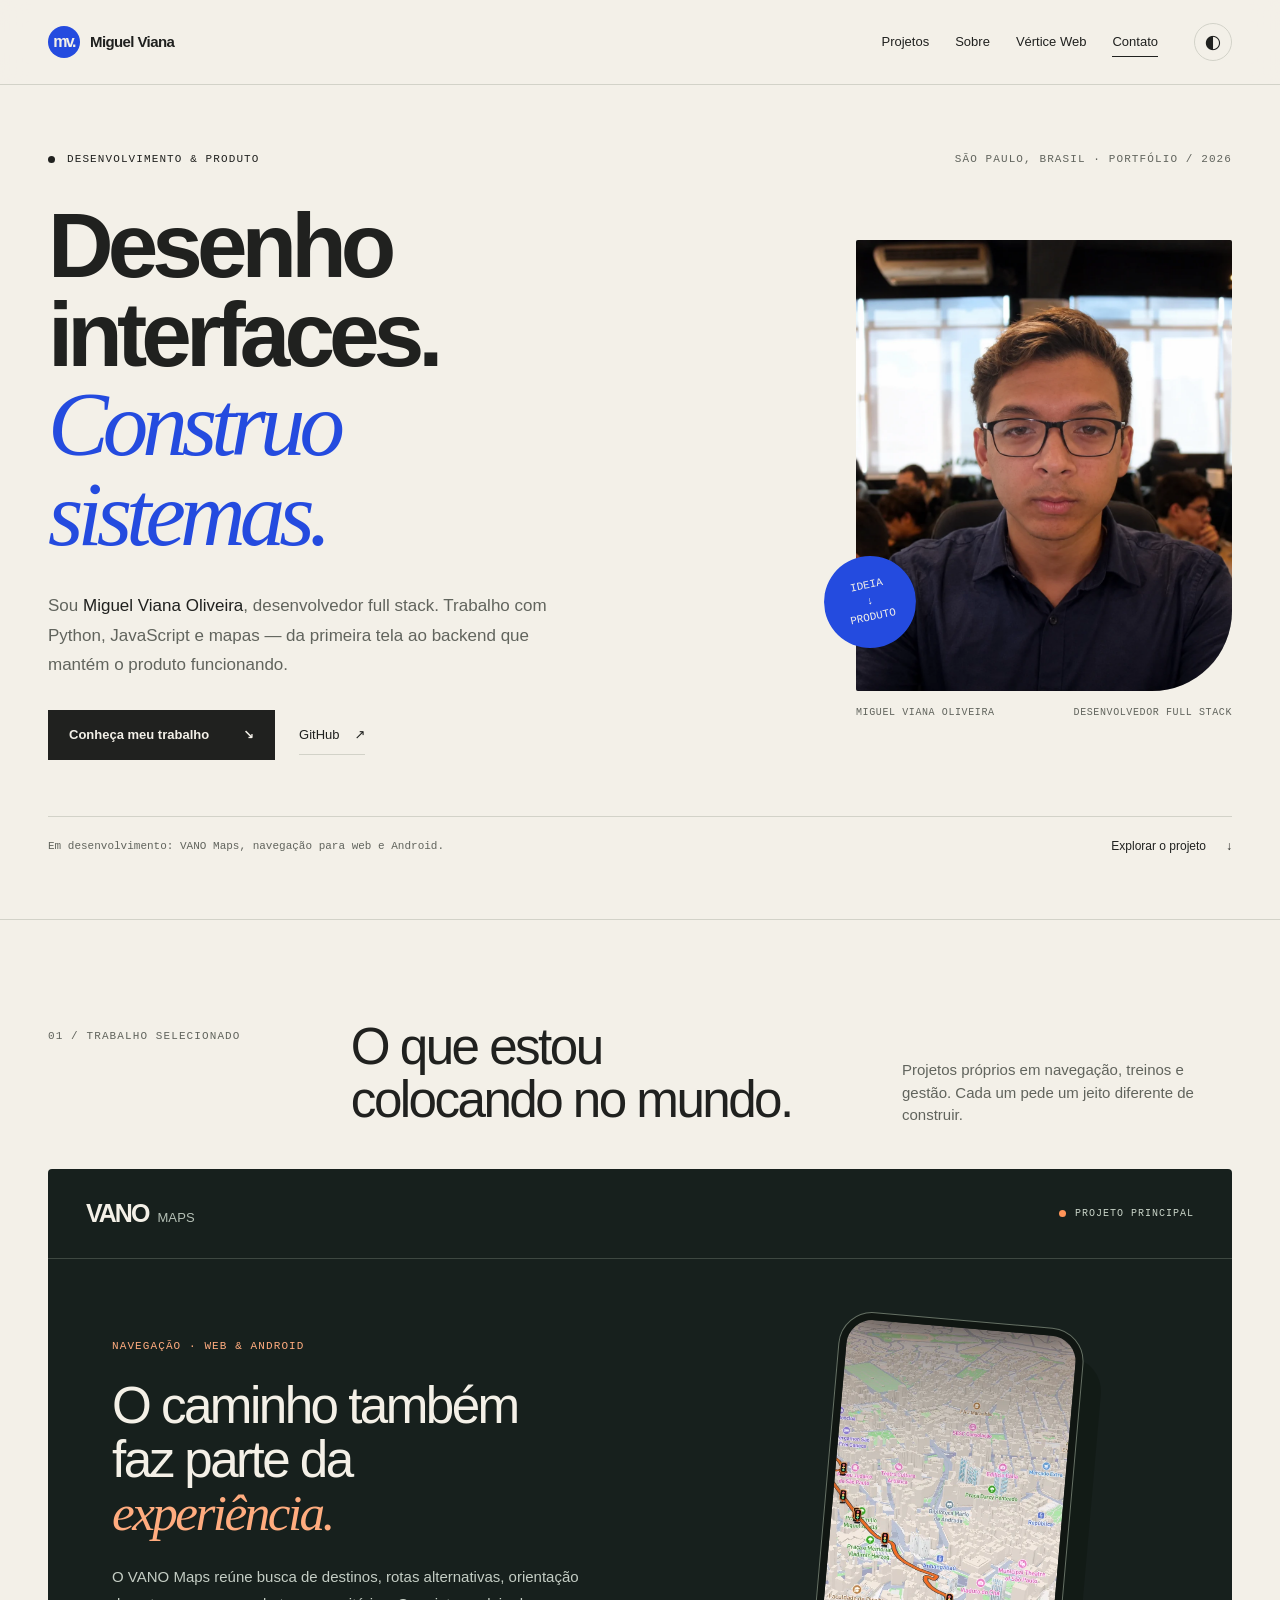
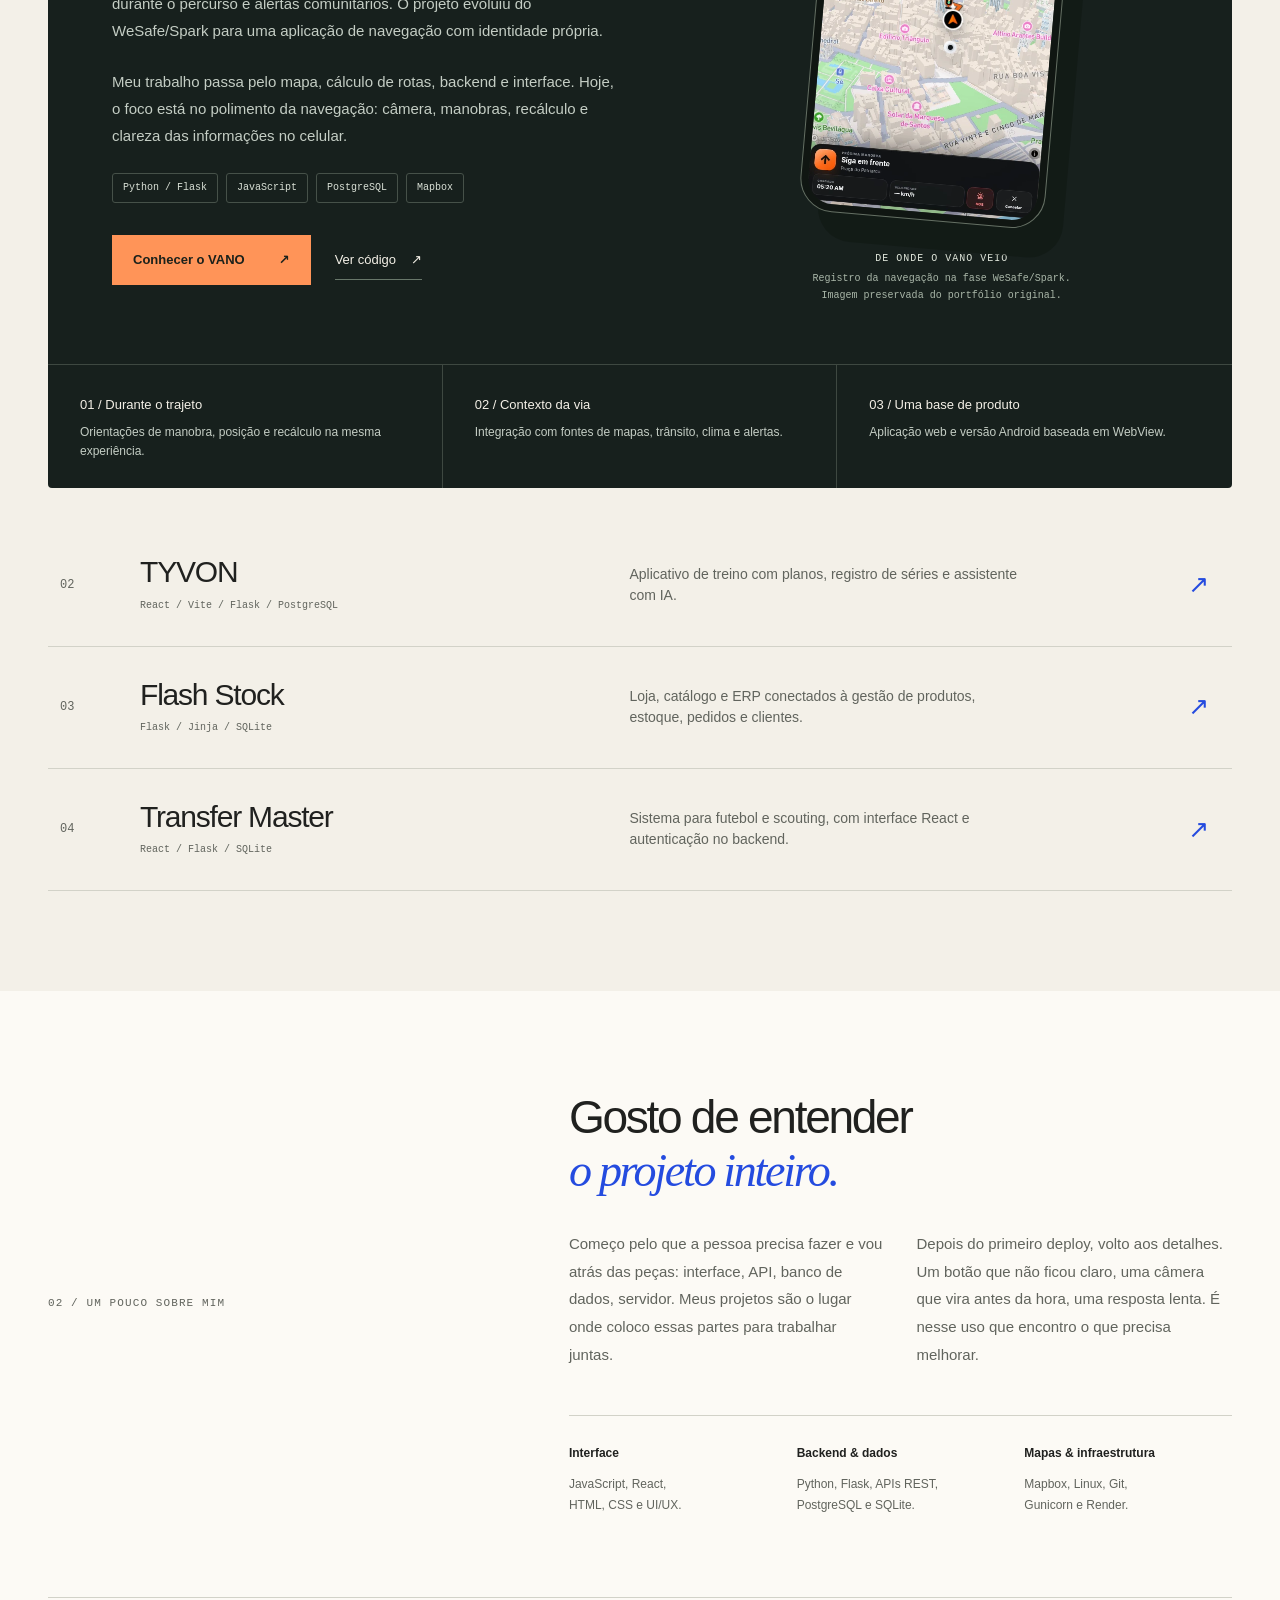
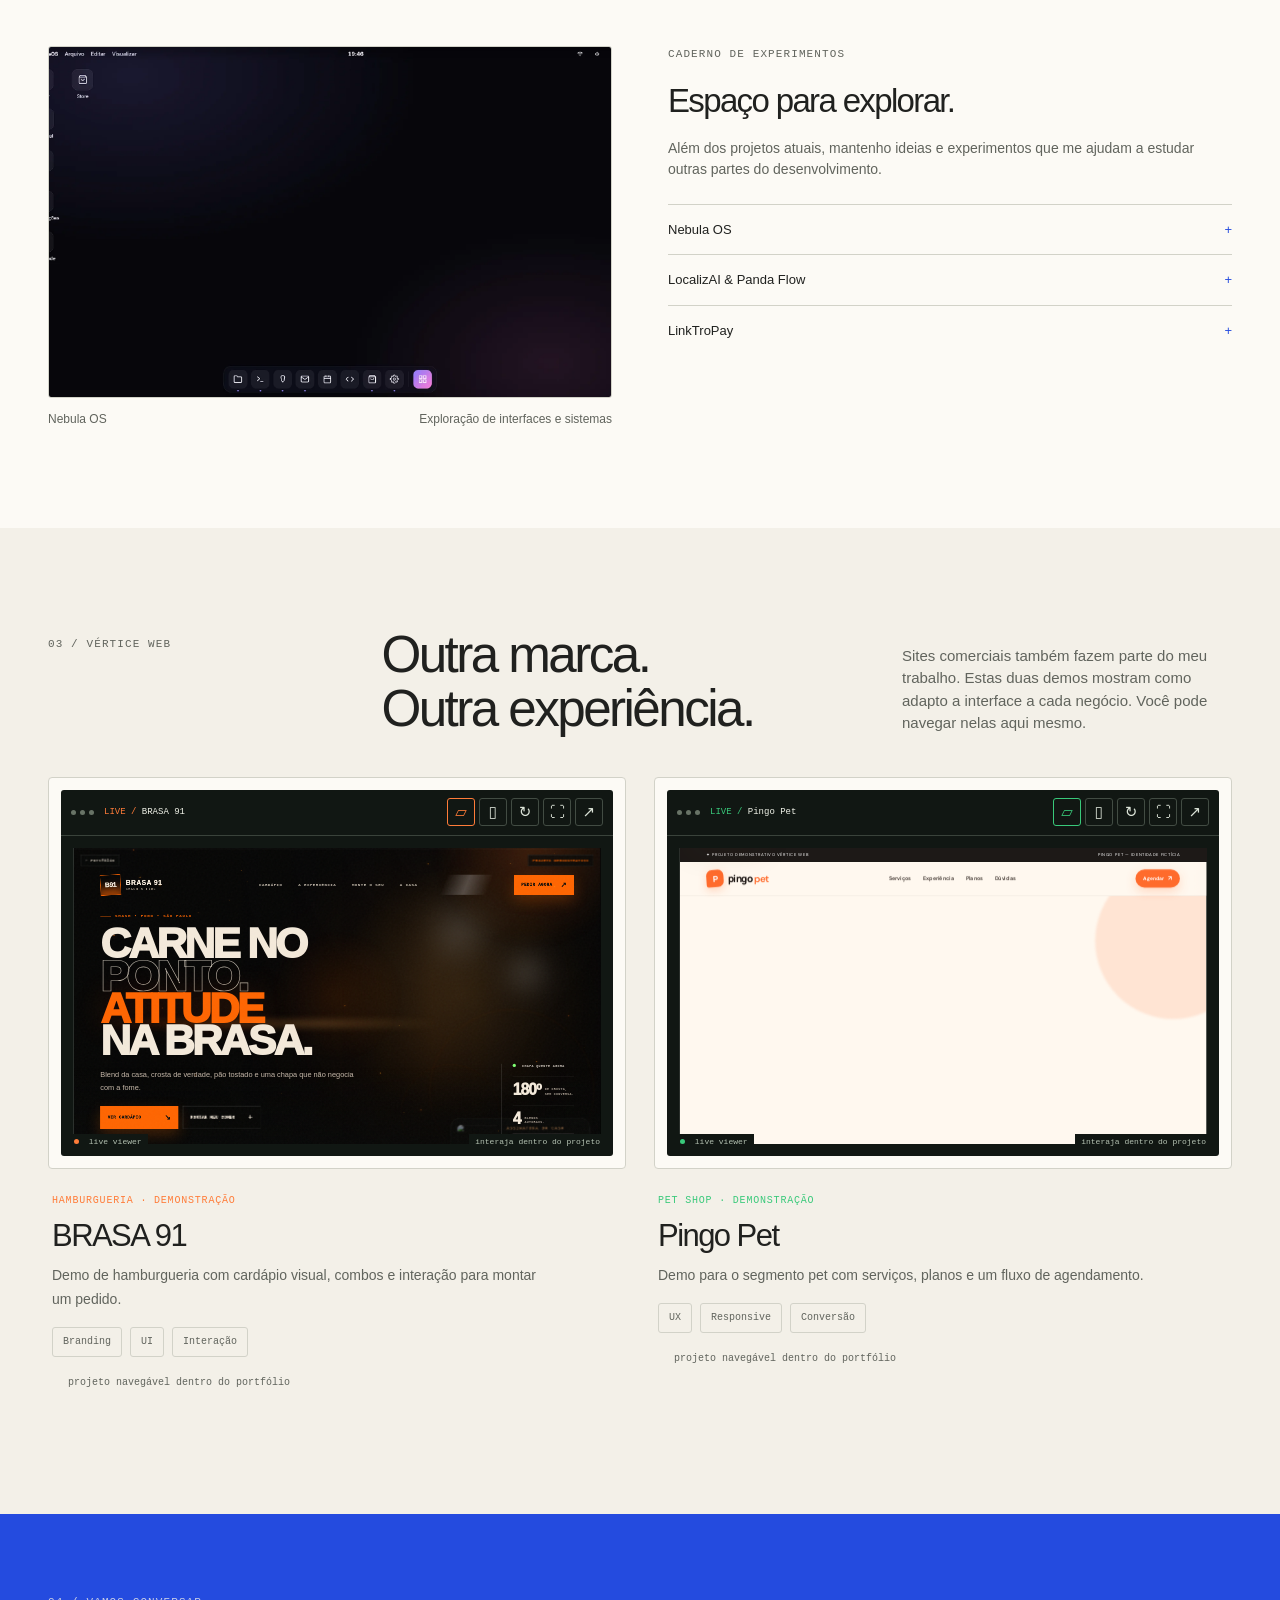
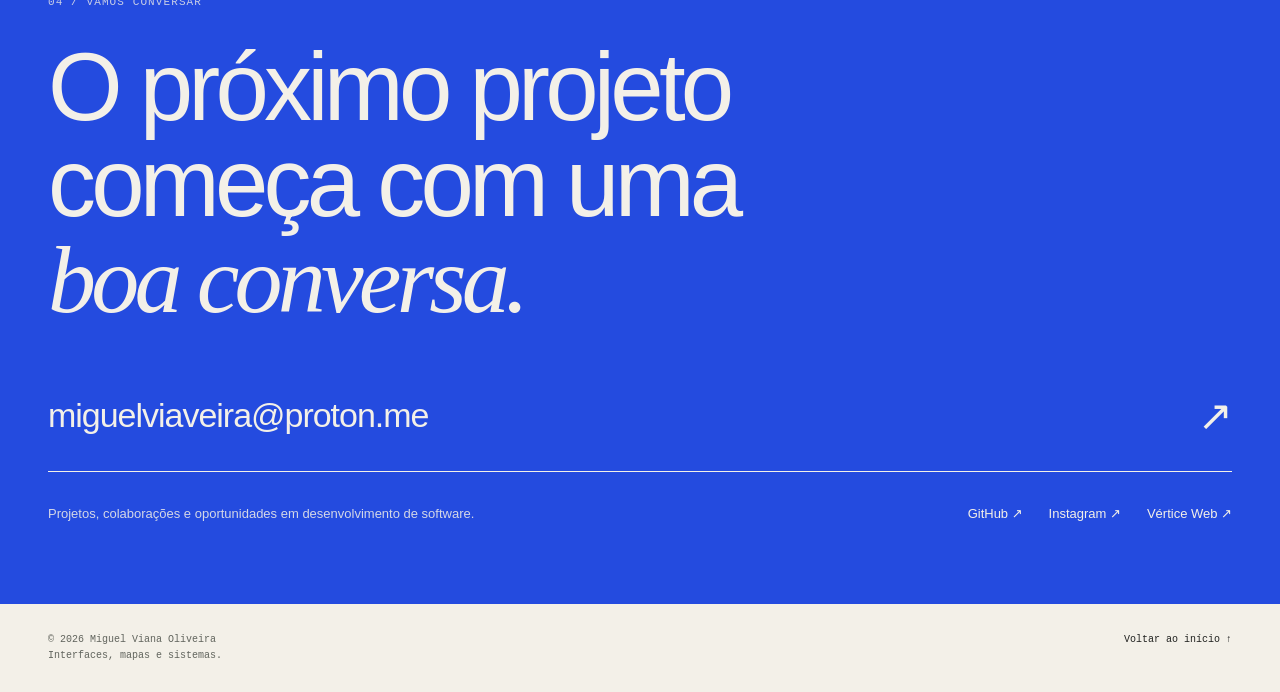
==== commit 1cd457ca: "Redesign portfolio and update VANO Maps and current projects" ====
--- a/index.html
+++ b/index.html
@@ -1,275 +1,194 @@
 <!doctype html>
-<html lang="pt-BR" data-theme="dark">
+<html lang="pt-BR" data-theme="light">
 <head>
 <meta charset="utf-8">
 <meta name="viewport" content="width=device-width,initial-scale=1,viewport-fit=cover">
-<meta name="theme-color" content="#07090d">
-<meta name="description" content="Portfólio de Miguel Viana Oliveira — Full Stack Developer. WeSafe, Nebula OS, inteligência artificial, geolocalização e experiências digitais.">
-<title>Miguel Viana — Full Stack Developer</title>
+<meta name="theme-color" content="#f3f0e8">
+<meta name="description" content="Miguel Viana Oliveira, desenvolvedor full stack em São Paulo. Conheça VANO Maps, TYVON, Flash Stock e meus projetos de interfaces, mapas e sistemas web.">
+<meta property="og:type" content="website">
+<meta property="og:locale" content="pt_BR">
+<meta property="og:title" content="Miguel Viana — Interfaces, mapas e sistemas">
+<meta property="og:description" content="Desenvolvimento full stack, do primeiro desenho ao produto em uso. Conheça meus projetos.">
+<meta property="og:url" content="https://devmiguel.online/">
+<meta property="og:image" content="https://devmiguel.online/assets/profile.webp">
+<link rel="canonical" href="https://devmiguel.online/">
+<title>Miguel Viana — Interfaces, mapas e sistemas</title>
 <style>
-:root{
-  --bg:#07090d;--bg2:#0b0f16;--paper:#0e131c;--paper2:#121924;--ink:#f4f7fb;--muted:#8c97a9;
-  --line:rgba(255,255,255,.09);--line2:rgba(255,255,255,.16);--blue:#2578ff;--cyan:#65e2ff;--violet:#8c6cff;
-  --green:#5de0a3;--orange:#ff7c39;--pink:#ff7ba2;--shadow:0 30px 100px rgba(0,0,0,.42);
-  --max:1220px;--radius:28px;--font:Inter,ui-sans-serif,system-ui,-apple-system,BlinkMacSystemFont,"Segoe UI",sans-serif;
-  --display:"Arial Black",Inter,ui-sans-serif,system-ui,sans-serif;
-}
-html[data-theme="light"]{
-  --bg:#f2f5f9;--bg2:#e9eef5;--paper:#ffffff;--paper2:#f7f9fc;--ink:#10141b;--muted:#667183;
-  --line:rgba(18,28,42,.09);--line2:rgba(18,28,42,.16);--shadow:0 30px 80px rgba(34,54,80,.13);
-}
-*{box-sizing:border-box}
-html{scroll-behavior:smooth}
-body{margin:0;background:var(--bg);color:var(--ink);font-family:var(--font);overflow-x:hidden;transition:background .45s,color .45s}
-body:before{content:"";position:fixed;inset:0;pointer-events:none;z-index:-3;background:
- radial-gradient(circle at 12% 2%,rgba(37,120,255,.15),transparent 28rem),
- radial-gradient(circle at 88% 25%,rgba(140,108,255,.10),transparent 28rem),
- linear-gradient(rgba(255,255,255,.018) 1px,transparent 1px),linear-gradient(90deg,rgba(255,255,255,.018) 1px,transparent 1px);background-size:auto,auto,72px 72px,72px 72px}
-html[data-theme="light"] body:before{background:
- radial-gradient(circle at 12% 2%,rgba(37,120,255,.12),transparent 28rem),
- radial-gradient(circle at 88% 25%,rgba(140,108,255,.08),transparent 28rem),
- linear-gradient(rgba(18,28,42,.035) 1px,transparent 1px),linear-gradient(90deg,rgba(18,28,42,.035) 1px,transparent 1px);background-size:auto,auto,72px 72px,72px 72px}
-a{color:inherit;text-decoration:none}button{font:inherit;color:inherit}img{max-width:100%;display:block}::selection{background:var(--blue);color:#fff}
-.container{width:min(var(--max),calc(100% - 40px));margin:auto}.section{padding:120px 0;position:relative}.section+.section{border-top:1px solid var(--line)}
-.kicker{display:flex;align-items:center;gap:9px;color:var(--cyan);font-size:10px;font-weight:800;letter-spacing:.18em;text-transform:uppercase;margin-bottom:18px}.kicker:before{content:"";width:7px;height:7px;border-radius:50%;background:currentColor;box-shadow:0 0 18px currentColor}
-.display{font-family:var(--display);font-size:clamp(42px,6vw,86px);line-height:.92;letter-spacing:-.065em;margin:0}.section-title{font-family:var(--display);font-size:clamp(34px,5vw,64px);line-height:.98;letter-spacing:-.055em;margin:0}.section-title span,.gradient{background:linear-gradient(110deg,var(--blue),var(--cyan) 54%,var(--violet));-webkit-background-clip:text;background-clip:text;color:transparent}
-.lead{color:var(--muted);font-size:clamp(15px,1.6vw,18px);line-height:1.72;max-width:760px}.mono{font-family:ui-monospace,SFMono-Regular,Menlo,Consolas,monospace}.glass{background:linear-gradient(180deg,color-mix(in srgb,var(--paper) 86%,transparent),color-mix(in srgb,var(--paper2) 72%,transparent));border:1px solid var(--line);box-shadow:var(--shadow);backdrop-filter:blur(22px);-webkit-backdrop-filter:blur(22px)}
-
-/* NAV */
-.nav{position:fixed;z-index:1000;top:18px;left:50%;transform:translateX(-50%);width:min(1180px,calc(100% - 28px));height:66px;border:1px solid var(--line);border-radius:20px;background:color-mix(in srgb,var(--bg) 74%,transparent);backdrop-filter:blur(24px);display:flex;align-items:center;padding:7px 9px 7px 15px;transition:.35s cubic-bezier(.2,.8,.2,1);box-shadow:0 12px 38px transparent}.nav.scrolled{top:10px;background:color-mix(in srgb,var(--paper) 80%,transparent);box-shadow:0 20px 70px rgba(0,0,0,.22);border-color:var(--line2)}html[data-theme="light"] .nav.scrolled{box-shadow:0 20px 55px rgba(38,56,82,.14)}
-.brand{display:flex;align-items:center;gap:10px;font-weight:850;letter-spacing:-.03em}.brand-mark{width:37px;height:37px;border-radius:12px;display:grid;place-items:center;background:linear-gradient(135deg,var(--blue),var(--violet));color:white;font-weight:900;box-shadow:0 10px 28px rgba(37,120,255,.27)}.brand small{display:block;color:var(--muted);font-weight:600;font-size:9px;letter-spacing:.08em;text-transform:uppercase}.brand b{display:block;font-size:13px}.nav-links{display:flex;gap:24px;margin-left:auto;margin-right:22px}.nav-links a{font-size:12px;color:var(--muted);position:relative;transition:.2s}.nav-links a:hover,.nav-links a.active{color:var(--ink)}.nav-links a:after{content:"";position:absolute;left:0;right:100%;bottom:-9px;height:1px;background:var(--blue);transition:.25s}.nav-links a.active:after,.nav-links a:hover:after{right:0}
-.theme-switch{width:88px;height:46px;border:1px solid var(--line);border-radius:15px;background:var(--paper2);padding:4px;position:relative;display:flex;align-items:center;justify-content:space-around;cursor:pointer;overflow:hidden}.theme-switch i{position:absolute;left:4px;top:4px;width:38px;height:36px;border-radius:11px;background:var(--ink);transition:.35s cubic-bezier(.2,.8,.2,1)}html[data-theme="light"] .theme-switch i{transform:translateX(38px)}.theme-switch span{font-size:13px;position:relative;z-index:1}.theme-switch .moon{color:#fff}html[data-theme="light"] .theme-switch .sun{color:#fff}.menu{display:none;border:1px solid var(--line);background:var(--paper2);width:46px;height:46px;border-radius:14px}
-
-/* HERO */
-.hero{min-height:100svh;display:grid;align-items:center;padding:145px 0 90px;border:0!important;overflow:hidden}.hero-grid{display:grid;grid-template-columns:1.06fr .94fr;gap:70px;align-items:center}.hero-copy{position:relative;z-index:3}.hero-badge{display:inline-flex;align-items:center;gap:8px;border:1px solid var(--line);background:color-mix(in srgb,var(--paper) 68%,transparent);padding:8px 12px;border-radius:999px;color:var(--muted);font-size:10px;font-weight:700;letter-spacing:.08em;text-transform:uppercase}.hero-badge i{width:7px;height:7px;border-radius:50%;background:var(--green);box-shadow:0 0 0 5px rgba(93,224,163,.10)}.hero h1{margin:25px 0 22px}.hero h1 em{font-style:normal;display:block;color:var(--muted)}.hero-copy>.lead{max-width:670px}.hero-actions{display:flex;gap:10px;flex-wrap:wrap;margin-top:32px}.btn{min-height:50px;padding:0 18px;border-radius:15px;border:1px solid var(--line);display:inline-flex;align-items:center;justify-content:center;gap:16px;font-size:12px;font-weight:760;transition:.25s cubic-bezier(.2,.8,.2,1);position:relative;overflow:hidden}.btn-primary{background:var(--ink);color:var(--bg)}html[data-theme="light"] .btn-primary{color:white;background:#111722}.btn-blue{background:linear-gradient(135deg,var(--blue),#0754d7);color:#fff;border-color:transparent;box-shadow:0 18px 42px rgba(37,120,255,.28)}.btn:hover{transform:translateY(-2px);border-color:var(--line2)}.btn b{font-size:17px;font-weight:400}.hero-meta{margin-top:45px;display:flex;gap:28px;align-items:center;flex-wrap:wrap}.hero-meta div{display:grid;gap:4px}.hero-meta strong{font-size:13px}.hero-meta small{font-size:9px;color:var(--muted);text-transform:uppercase;letter-spacing:.12em}.hero-meta .line{width:1px;height:32px;background:var(--line)}
-.hero-stage{min-height:620px;position:relative;display:grid;place-items:center;perspective:1200px}.stage-orb{position:absolute;border-radius:50%;filter:blur(16px);pointer-events:none}.stage-orb.a{width:360px;height:360px;background:rgba(37,120,255,.18);right:-70px;top:40px}.stage-orb.b{width:260px;height:260px;background:rgba(140,108,255,.14);left:-40px;bottom:30px}.profile-window{width:min(100%,520px);aspect-ratio:.93;border-radius:30px;padding:12px;position:relative;transform:rotateY(-5deg) rotateX(2deg);transition:.2s;overflow:hidden}.profile-window:after{content:"";position:absolute;inset:auto 12px 12px 12px;height:35%;background:linear-gradient(transparent,var(--paper));pointer-events:none}.window-bar{height:44px;border-bottom:1px solid var(--line);display:flex;align-items:center;gap:6px;padding:0 4px}.window-bar i{width:8px;height:8px;border-radius:50%;background:#374052}.window-bar i:first-child{background:var(--blue)}.window-bar span{margin-left:auto;color:var(--muted);font:9px ui-monospace,monospace}.profile-body{height:calc(100% - 44px);position:relative;overflow:hidden;border-radius:0 0 20px 20px;background:linear-gradient(135deg,color-mix(in srgb,var(--paper2) 82%,transparent),transparent)}.profile-body img{width:100%;height:100%;object-fit:cover;object-position:center 25%;filter:saturate(.88) contrast(1.03);transition:.5s}.profile-code{position:absolute;left:18px;right:18px;bottom:18px;z-index:3;border:1px solid var(--line);background:color-mix(in srgb,var(--bg) 80%,transparent);backdrop-filter:blur(18px);border-radius:16px;padding:14px;color:#c9d2df;font:10px/1.7 ui-monospace,monospace}.profile-code b{color:var(--cyan)}.float-tag{position:absolute;z-index:5;padding:10px 13px;border-radius:13px;border:1px solid var(--line);background:color-mix(in srgb,var(--paper) 82%,transparent);backdrop-filter:blur(16px);box-shadow:0 18px 45px rgba(0,0,0,.16);font-size:10px;font-weight:800}.float-tag.one{right:-10px;top:18%}.float-tag.two{left:-25px;bottom:18%}.float-tag span{color:var(--blue)}
-
-.marquee{border-top:1px solid var(--line);border-bottom:1px solid var(--line);overflow:hidden;padding:15px 0;background:color-mix(in srgb,var(--paper) 68%,transparent)}.marquee-track{display:flex;gap:28px;width:max-content;animation:marquee 32s linear infinite}.marquee-track span{font-size:10px;font-weight:850;letter-spacing:.16em;white-space:nowrap}.marquee-track b{color:var(--blue)}@keyframes marquee{to{transform:translateX(-50%)}}
-
-/* INTRO */
-.intro-grid{display:grid;grid-template-columns:1.25fr .75fr;gap:90px;align-items:end}.intro-side{display:grid;gap:20px}.signal-list{display:grid;gap:0;border-top:1px solid var(--line)}.signal-item{display:grid;grid-template-columns:36px 1fr auto;gap:12px;align-items:center;padding:15px 0;border-bottom:1px solid var(--line);transition:.25s}.signal-item:hover{padding-left:8px}.signal-item b{font-size:12px}.signal-item small{color:var(--muted);font-size:10px}.signal-item em{font-style:normal;color:var(--cyan);font-size:10px}
-
-/* WESAFE */
-.wesafe{padding-top:80px}.wesafe-shell{border-radius:36px;overflow:hidden;position:relative;background:linear-gradient(150deg,#0a111b,#0c1726 62%,#07101a);color:#fff;border:1px solid rgba(255,255,255,.12);box-shadow:0 50px 140px rgba(0,0,0,.42)}.wesafe-top{padding:34px 34px 0;display:flex;justify-content:space-between;gap:30px;align-items:flex-start;position:relative;z-index:3}.wesafe-brand{display:flex;gap:14px;align-items:center}.spark-mark{width:46px;height:46px;border-radius:15px;background:linear-gradient(135deg,#ff8535,#ff4f00);display:grid;place-items:center;color:#fff;font-weight:900;box-shadow:0 12px 30px rgba(255,102,25,.30)}.wesafe-brand b{display:block;font-size:14px}.wesafe-brand small{color:#8492a5;font-size:10px;letter-spacing:.1em;text-transform:uppercase}.live-pill{display:flex;align-items:center;gap:8px;border:1px solid rgba(255,255,255,.12);border-radius:999px;padding:8px 11px;color:#a7b4c5;font-size:9px;letter-spacing:.12em}.live-pill i{width:7px;height:7px;background:#5de0a3;border-radius:50%;box-shadow:0 0 13px #5de0a3}.wesafe-main{display:grid;grid-template-columns:.9fr 1.1fr;gap:28px;padding:60px 34px 34px}.wesafe-copy{position:relative;z-index:4}.wesafe-copy .kicker{color:#ff8d4d}.wesafe-copy h2{font-size:clamp(44px,6.3vw,82px);line-height:.92;letter-spacing:-.065em;margin:0}.wesafe-copy h2 span{color:#ff7626}.wesafe-copy p{color:#9da9b7;line-height:1.75;font-size:14px;max-width:570px}.wesafe-actions{display:flex;gap:9px;flex-wrap:wrap;margin-top:27px}.feature-pills{display:flex;flex-wrap:wrap;gap:7px;margin-top:28px}.feature-pills span{padding:7px 10px;border-radius:999px;background:rgba(255,255,255,.045);border:1px solid rgba(255,255,255,.09);font-size:9px;color:#b9c4d1}.map-stage{position:relative;min-height:560px;border-radius:25px;overflow:hidden;background:#0b111b;border:1px solid rgba(255,255,255,.09)}.map-stage:before{content:"";position:absolute;inset:0;background-image:linear-gradient(rgba(255,255,255,.035) 1px,transparent 1px),linear-gradient(90deg,rgba(255,255,255,.035) 1px,transparent 1px);background-size:46px 46px;transform:rotate(-8deg) scale(1.2)}.road{position:absolute;height:8px;border-radius:999px;background:#1a2534;box-shadow:0 0 0 1px rgba(255,255,255,.025)}.road.r1{width:115%;left:-10%;top:31%;transform:rotate(17deg)}.road.r2{width:100%;left:0;top:63%;transform:rotate(-22deg)}.road.r3{width:80%;left:30%;top:48%;transform:rotate(78deg)}.road.r4{width:70%;left:-12%;top:72%;transform:rotate(59deg)}.map-svg{position:absolute;inset:0;width:100%;height:100%}.map-svg path.route-base{fill:none;stroke:#26364a;stroke-width:10;stroke-linecap:round;stroke-linejoin:round}.map-svg path.route-live{fill:none;stroke:url(#routeGrad);stroke-width:7;stroke-linecap:round;stroke-linejoin:round;stroke-dasharray:780;stroke-dashoffset:780;filter:drop-shadow(0 0 8px rgba(255,112,35,.5))}.route-point{fill:#ff792e;stroke:#fff;stroke-width:3}.map-hud{position:absolute;left:16px;right:16px;bottom:16px;border:1px solid rgba(255,255,255,.10);background:rgba(7,11,18,.76);backdrop-filter:blur(18px);border-radius:18px;padding:14px;display:grid;grid-template-columns:1.2fr repeat(3,.7fr);gap:9px}.hud-main{display:flex;gap:11px;align-items:center}.hud-icon{width:39px;height:39px;border-radius:12px;background:#ff7427;display:grid;place-items:center;font-size:18px}.map-hud small{display:block;color:#778699;font-size:8px;text-transform:uppercase;letter-spacing:.09em}.map-hud b{font-size:12px;margin-top:4px;display:block}.hud-cell{border-left:1px solid rgba(255,255,255,.08);padding-left:12px}.map-chip{position:absolute;border:1px solid rgba(255,255,255,.09);background:rgba(10,15,23,.78);backdrop-filter:blur(14px);border-radius:13px;padding:10px 12px;font-size:9px;color:#bdc7d4}.map-chip.c1{right:18px;top:18px}.map-chip.c2{left:18px;top:22%}.map-chip strong{color:#fff;display:block;font-size:11px;margin-bottom:2px}.wesafe-stats{display:grid;grid-template-columns:repeat(4,1fr);border-top:1px solid rgba(255,255,255,.08);background:rgba(255,255,255,.018)}.wesafe-stats div{padding:22px 28px;border-right:1px solid rgba(255,255,255,.08)}.wesafe-stats div:last-child{border:0}.wesafe-stats b{font-size:13px;display:block}.wesafe-stats small{font-size:9px;color:#78879a;line-height:1.5;display:block;margin-top:5px}
-
-/* PROJECTS */
-.project-head{display:flex;justify-content:space-between;gap:40px;align-items:end;margin-bottom:48px}.project-head .lead{max-width:570px}.projects{display:grid;grid-template-columns:repeat(12,1fr);gap:14px}.project{border-radius:25px;border:1px solid var(--line);background:var(--paper);overflow:hidden;min-height:390px;position:relative;display:flex;flex-direction:column;transition:.28s cubic-bezier(.2,.8,.2,1)}.project:hover{border-color:var(--line2);box-shadow:var(--shadow)}.project.large{grid-column:span 7}.project.medium{grid-column:span 5}.project.half{grid-column:span 6}.project-top{padding:20px 20px 0;display:flex;justify-content:space-between;align-items:center;gap:10px}.project-label{font-size:9px;font-weight:850;letter-spacing:.12em;text-transform:uppercase;color:var(--muted)}.project-number{font:9px ui-monospace,monospace;color:var(--muted)}.project-visual{margin:16px 16px 0;height:210px;border-radius:18px;position:relative;overflow:hidden;background:var(--paper2);border:1px solid var(--line)}.project-body{padding:20px;display:grid;gap:11px;margin-top:auto}.project-body h3{font-size:22px;letter-spacing:-.045em;margin:0}.project-body p{color:var(--muted);font-size:12px;line-height:1.65;margin:0}.tags{display:flex;gap:6px;flex-wrap:wrap}.tags span{font-size:8px;padding:5px 8px;border-radius:999px;border:1px solid var(--line);color:var(--muted)}.project-link{display:inline-flex;gap:13px;align-items:center;font-size:10px;font-weight:800;color:var(--blue);margin-top:2px}.nebula-visual{background:#090b12}.nebula-visual img{width:100%;height:100%;object-fit:cover;opacity:.85}.nebula-visual:after{content:"NEBULA / SYSTEM";position:absolute;left:14px;bottom:12px;font:9px ui-monospace,monospace;color:#fff;background:rgba(7,8,12,.7);padding:6px 9px;border-radius:9px}.local-visual{background:radial-gradient(circle at 68% 33%,rgba(37,120,255,.38),transparent 22%),linear-gradient(140deg,#07101c,#0e2037)}.local-grid{position:absolute;inset:0;background-image:linear-gradient(rgba(255,255,255,.04) 1px,transparent 1px),linear-gradient(90deg,rgba(255,255,255,.04) 1px,transparent 1px);background-size:32px 32px}.pin{position:absolute;left:58%;top:38%;width:24px;height:24px;border:5px solid #65e2ff;border-radius:50% 50% 50% 0;transform:rotate(-45deg);filter:drop-shadow(0 0 10px #65e2ff)}.pin:after{content:"";width:5px;height:5px;background:#fff;border-radius:50%;position:absolute;left:5px;top:5px}.ai-visual{background:linear-gradient(145deg,#0d1017,#171126)}.ai-core{position:absolute;width:120px;height:120px;border-radius:50%;left:50%;top:50%;transform:translate(-50%,-50%);border:1px solid rgba(140,108,255,.5);box-shadow:0 0 0 22px rgba(140,108,255,.04),0 0 0 46px rgba(94,216,214,.025),0 0 50px rgba(140,108,255,.28)}.ai-core:before{content:"AI";position:absolute;inset:0;display:grid;place-items:center;color:#fff;font-weight:900;font-size:26px}.ai-line{position:absolute;height:1px;background:linear-gradient(90deg,transparent,var(--violet),transparent);width:80%;left:10%;top:50%;animation:scan 3s linear infinite}@keyframes scan{50%{top:28%}}
-
-/* VERTICE WORK */
-.vertice-shell{border-radius:34px;padding:28px;position:relative;overflow:hidden}.vertice-shell:before{content:"";position:absolute;width:420px;height:420px;border-radius:50%;background:rgba(37,120,255,.13);filter:blur(80px);right:-120px;top:-170px}.vertice-head{display:flex;justify-content:space-between;gap:30px;align-items:end;position:relative}.vertice-head .lead{max-width:560px}.client-grid{display:grid;grid-template-columns:1fr 1fr;gap:14px;margin-top:30px;position:relative}.client-card{border:1px solid var(--line);border-radius:24px;background:var(--paper2);overflow:hidden}.client-preview{height:310px;position:relative;overflow:hidden}.client-copy{padding:18px}.client-copy h3{margin:0;font-size:21px;letter-spacing:-.04em}.client-copy p{color:var(--muted);font-size:11px;line-height:1.6}.brasa{background:radial-gradient(circle at 72% 40%,#5d2308,transparent 31%),linear-gradient(145deg,#080807,#19100a)}.burger-stack{position:absolute;right:8%;top:18%;width:48%;height:60%}.burger-stack i{position:absolute;left:0;width:100%;height:18%;border-radius:50%;background:#7c3d16;box-shadow:inset 0 6px 10px rgba(255,187,81,.18)}.burger-stack i:nth-child(1){top:0;background:#c6782c}.burger-stack i:nth-child(2){top:22%;height:12%;background:#f8aa24}.burger-stack i:nth-child(3){top:38%;background:#4f2416}.burger-stack i:nth-child(4){top:58%;height:12%;background:#f8aa24}.burger-stack i:nth-child(5){top:75%;background:#ba6420}.brasa-title{position:absolute;left:8%;top:18%;color:#fff;font-family:var(--display);font-size:clamp(26px,3vw,48px);line-height:.9;letter-spacing:-.06em}.brasa-title span{color:#ff762a;display:block}.pingo{background:linear-gradient(145deg,#f9f5e8,#e8f9ed)}html[data-theme="dark"] .pingo{background:linear-gradient(145deg,#1b201c,#17271e)}.pet-bubble{position:absolute;border-radius:50%;background:#56d284}.pet-bubble.a{width:170px;height:170px;right:10%;top:14%}.pet-bubble.b{width:75px;height:75px;right:31%;top:6%;opacity:.65}.pet-face{position:absolute;right:18%;top:29%;width:120px;height:105px;border-radius:48% 48% 46% 46%;background:#fff;box-shadow:0 18px 45px rgba(0,0,0,.12)}.pet-face:before,.pet-face:after{content:"";position:absolute;width:42px;height:55px;background:#805939;border-radius:60% 60% 20% 20%;top:-18px}.pet-face:before{left:4px;transform:rotate(-25deg)}.pet-face:after{right:4px;transform:rotate(25deg)}.pet-eyes{position:absolute;left:36px;top:44px;width:9px;height:9px;border-radius:50%;background:#151515;box-shadow:39px 0 #151515}.pet-title{position:absolute;left:8%;top:17%;color:#173520;font-family:var(--display);font-size:clamp(26px,3vw,46px);line-height:.9;letter-spacing:-.055em}html[data-theme="dark"] .pet-title{color:#eef8f0}.pet-title span{display:block;color:#34b96e}
-
-
-
-/* WESAFE DEVICE SHOWCASE */
-.wesafe-device-stage{position:relative;min-height:640px;display:grid;place-items:center;perspective:1500px;overflow:visible;isolation:isolate}
-.wesafe-device-stage:before{content:"";position:absolute;width:520px;height:520px;border-radius:50%;background:radial-gradient(circle,rgba(255,111,36,.18),rgba(37,120,255,.08) 34%,transparent 68%);filter:blur(18px);z-index:-2;animation:deviceAura 7s ease-in-out infinite alternate}
-.wesafe-device-stage:after{content:"";position:absolute;width:72%;height:58%;left:14%;bottom:4%;background:radial-gradient(ellipse,rgba(0,0,0,.55),transparent 67%);filter:blur(28px);transform:rotateX(70deg);z-index:-1;opacity:.65}
-@keyframes deviceAura{to{transform:scale(1.09) translateY(-14px);opacity:.78}}
-.phone-shadow{position:absolute;width:310px;height:72px;bottom:45px;border-radius:50%;background:rgba(0,0,0,.72);filter:blur(28px);transform:rotate(-5deg);opacity:.62;animation:phoneShadow 4.4s ease-in-out infinite}
-@keyframes phoneShadow{50%{transform:rotate(-5deg) scale(.88);opacity:.46}}
-.phone-wrap{--phone-ry:-8deg;--phone-rx:3deg;--phone-y:0px;width:min(360px,72%);aspect-ratio:463/956;position:relative;transform-style:preserve-3d;transform:translateY(var(--phone-y)) rotateY(var(--phone-ry)) rotateX(var(--phone-rx)) rotateZ(2.4deg);transition:transform .16s ease-out;animation:phoneFloat 5.2s ease-in-out infinite;z-index:3}
-@keyframes phoneFloat{0%,100%{translate:0 0}50%{translate:0 -13px}}
-.phone-shell{position:absolute;inset:0;border-radius:50px;padding:10px;background:linear-gradient(145deg,#303844 0%,#111721 24%,#05070a 58%,#28323d 100%);box-shadow:inset 0 0 0 1px rgba(255,255,255,.22),inset 0 0 0 4px rgba(0,0,0,.72),0 48px 110px rgba(0,0,0,.62),0 0 65px rgba(255,111,36,.1);transform-style:preserve-3d}
-.phone-shell:before{content:"";position:absolute;inset:-1px;border-radius:50px;background:linear-gradient(135deg,rgba(255,255,255,.38),transparent 16%,transparent 72%,rgba(76,145,255,.18));pointer-events:none;z-index:4}
-.phone-screen{position:absolute;inset:10px;border-radius:41px;overflow:hidden;background:#111;transform:translateZ(9px)}
-.phone-screen img{width:100%;height:100%;display:block;object-fit:cover;object-position:center}
-.phone-glass{position:absolute;inset:-30%;background:linear-gradient(112deg,transparent 34%,rgba(255,255,255,.18) 45%,rgba(255,255,255,.05) 52%,transparent 63%);transform:translateX(-48%) rotate(5deg);mix-blend-mode:screen;animation:glassSweep 5.8s ease-in-out infinite;pointer-events:none}
-@keyframes glassSweep{0%,18%{transform:translateX(-58%) rotate(5deg);opacity:0}38%{opacity:.9}68%,100%{transform:translateX(58%) rotate(5deg);opacity:0}}
-.phone-route-pulse{position:absolute;width:13px;height:13px;border:2px solid rgba(255,126,45,.95);border-radius:50%;left:53.4%;top:57.6%;box-shadow:0 0 0 0 rgba(255,126,45,.6);animation:routePulse 2.1s ease-out infinite;pointer-events:none}
-@keyframes routePulse{70%,100%{box-shadow:0 0 0 28px rgba(255,126,45,0);opacity:.2}}
-.phone-top{position:absolute;z-index:8;top:15px;left:50%;transform:translateX(-50%) translateZ(16px);height:24px;width:96px;border-radius:0 0 17px 17px;background:#05070a;display:flex;justify-content:center;align-items:center;gap:10px;pointer-events:none}.phone-top .speaker{width:34px;height:4px;border-radius:4px;background:#1d232d}.phone-top .camera{width:6px;height:6px;border-radius:50%;background:#152e45;box-shadow:inset 0 0 0 1px #314c65}
-.phone-bottom{position:absolute;z-index:8;bottom:16px;left:50%;transform:translateX(-50%) translateZ(16px);width:80px;height:4px;border-radius:99px;background:rgba(255,255,255,.62);opacity:.5;pointer-events:none}
-.phone-side{position:absolute;background:linear-gradient(#3b4653,#111722);border-radius:4px;box-shadow:inset 0 1px rgba(255,255,255,.25)}.phone-side-left{left:-3px;top:135px;width:5px;height:68px}.phone-side-right{right:-3px;top:172px;width:5px;height:95px}
-.device-orbit{position:absolute;border-radius:50%;border:1px solid rgba(255,255,255,.08);pointer-events:none}.orbit-a{width:480px;height:480px;border-color:rgba(255,117,39,.14);animation:orbitSpin 15s linear infinite}.orbit-b{width:590px;height:310px;border-color:rgba(76,145,255,.12);transform:rotate(-18deg);animation:orbitSpinB 18s linear infinite reverse}@keyframes orbitSpin{to{transform:rotate(360deg)}}@keyframes orbitSpinB{to{transform:rotate(342deg)}}
-.route-signal{position:absolute;z-index:5;min-width:145px;padding:10px 12px;border:1px solid rgba(255,255,255,.11);border-radius:13px;background:rgba(7,11,18,.72);backdrop-filter:blur(16px);box-shadow:0 16px 44px rgba(0,0,0,.28);font:8px ui-monospace,monospace;letter-spacing:.09em;color:#8796a9;text-transform:uppercase;animation:signalFloat 4.8s ease-in-out infinite}.route-signal i{display:inline-block;width:6px;height:6px;border-radius:50%;background:#ff7a2a;box-shadow:0 0 11px #ff7a2a;margin-right:7px}.route-signal b{display:block;color:#fff;font:600 10px/1.35 Inter,Arial,sans-serif;letter-spacing:0;text-transform:none;margin-top:5px}.signal-a{left:0;top:23%}.signal-b{right:-3%;top:15%;animation-delay:-1.6s}.signal-c{right:0;bottom:18%;animation-delay:-3.1s}@keyframes signalFloat{50%{translate:0 -8px}}
-.device-caption{position:absolute;left:3%;bottom:8%;z-index:6;padding:13px 15px 13px 14px;border-radius:15px;border:1px solid rgba(255,255,255,.1);background:rgba(8,12,19,.72);backdrop-filter:blur(17px);box-shadow:0 18px 50px rgba(0,0,0,.32)}.device-caption>span{font:8px ui-monospace,monospace;letter-spacing:.12em;color:#8191a5}.device-caption>span i{display:inline-block;width:6px;height:6px;border-radius:50%;background:#5de0a3;box-shadow:0 0 10px #5de0a3;margin-right:6px}.device-caption>b{display:block;font-size:11px;margin-top:6px}.device-caption>small{display:block;color:#77879b;font-size:8px;margin-top:3px}
-html[data-theme="light"] .wesafe-device-stage:after{opacity:.25}html[data-theme="light"] .route-signal,html[data-theme="light"] .device-caption{background:rgba(8,13,21,.84)}
-@media(max-width:980px){.wesafe-device-stage{min-height:650px}.route-signal.signal-b{right:2%}.phone-wrap{width:min(350px,66%)}}
-@media(max-width:640px){.wesafe-device-stage{min-height:570px;margin-top:8px}.phone-wrap{width:min(295px,76%)}.route-signal{min-width:0;padding:8px 9px}.route-signal b{font-size:8px}.signal-a{left:-2%;top:19%}.signal-b{right:-3%;top:11%}.signal-c{right:-2%;bottom:16%}.device-caption{left:0;bottom:4%;max-width:190px}.device-orbit.orbit-a{width:360px;height:360px}.device-orbit.orbit-b{width:410px;height:250px}.phone-shadow{bottom:45px;width:230px}}
-@media(prefers-reduced-motion:reduce){.phone-wrap,.phone-glass,.phone-route-pulse,.device-orbit,.route-signal,.wesafe-device-stage:before,.phone-shadow{animation:none!important}}
-
-/* LIVE VIEWERS */
-.live-viewer{--viewer-accent:var(--blue);border:1px solid var(--line2);border-radius:22px;overflow:hidden;background:#070a10;box-shadow:0 28px 80px rgba(0,0,0,.28);position:relative;isolation:isolate}
-.live-viewer.featured{min-height:560px;border-color:rgba(255,255,255,.13);box-shadow:0 35px 100px rgba(0,0,0,.4)}
-.live-toolbar{height:48px;padding:0 12px;display:grid;grid-template-columns:auto minmax(0,1fr) auto;align-items:center;gap:12px;background:linear-gradient(180deg,rgba(16,22,31,.98),rgba(10,14,21,.98));border-bottom:1px solid rgba(255,255,255,.09);color:#fff;position:relative;z-index:5}
-.live-dots{display:flex;gap:5px}.live-dots i{width:7px;height:7px;border-radius:50%;background:#364052}.live-dots i:first-child{background:var(--viewer-accent);box-shadow:0 0 12px color-mix(in srgb,var(--viewer-accent) 70%,transparent)}
-.live-url{font:9px ui-monospace,SFMono-Regular,Menlo,monospace;color:#778599;white-space:nowrap;overflow:hidden;text-overflow:ellipsis}.live-url b{color:#cbd5e4;font-weight:600}
-.live-controls{display:flex;gap:5px;align-items:center}.live-controls button,.live-controls a{width:31px;height:31px;border:1px solid rgba(255,255,255,.1);background:rgba(255,255,255,.04);border-radius:9px;color:#95a4b8;display:grid;place-items:center;font-size:11px;cursor:pointer;transition:.18s}.live-controls button:hover,.live-controls a:hover,.live-controls button.active{color:#fff;border-color:color-mix(in srgb,var(--viewer-accent) 55%,transparent);background:color-mix(in srgb,var(--viewer-accent) 14%,transparent)}
-.live-canvas{height:360px;position:relative;overflow:hidden;background:radial-gradient(circle at 50% 22%,rgba(37,120,255,.12),transparent 38%),#070a10}.live-viewer.featured .live-canvas{height:510px}
-.live-screen{--screen-w:1280;--screen-h:720;--screen-scale:.5;position:absolute;left:50%;top:50%;width:calc(var(--screen-w)*1px);height:calc(var(--screen-h)*1px);transform:translate(-50%,-50%) scale(var(--screen-scale));transform-origin:center;border-radius:20px;overflow:hidden;background:#fff;box-shadow:0 20px 65px rgba(0,0,0,.42);transition:width .38s,height .38s,transform .38s cubic-bezier(.2,.8,.2,1),border-radius .38s}
-.live-viewer[data-device="mobile"] .live-screen{--screen-w:390;--screen-h:844;border-radius:32px;box-shadow:0 0 0 7px #141b25,0 28px 70px rgba(0,0,0,.5)}
-.live-screen iframe{position:absolute;inset:0;width:100%;height:100%;border:0;background:#fff;opacity:0;transition:opacity .32s}.live-viewer.loaded iframe{opacity:1}
-.live-loader{position:absolute;inset:0;display:grid;place-items:center;align-content:center;gap:10px;background:linear-gradient(145deg,#0a1019,#080b10);color:#8fa0b5;z-index:2;transition:.3s}.live-viewer.loaded .live-loader{opacity:0;pointer-events:none}.live-loader i{width:27px;height:27px;border-radius:50%;border:2px solid rgba(255,255,255,.12);border-top-color:var(--viewer-accent);animation:liveSpin .8s linear infinite}.live-loader span{font:9px ui-monospace,monospace;letter-spacing:.12em;text-transform:uppercase}@keyframes liveSpin{to{transform:rotate(360deg)}}
-.live-status{position:absolute;left:12px;bottom:12px;z-index:4;border:1px solid rgba(255,255,255,.11);background:rgba(7,10,16,.78);backdrop-filter:blur(12px);border-radius:999px;padding:6px 9px;color:#aab7c8;font:8px ui-monospace,monospace;letter-spacing:.09em;text-transform:uppercase;pointer-events:none}.live-status i{display:inline-block;width:6px;height:6px;border-radius:50%;background:#5de0a3;margin-right:6px;box-shadow:0 0 10px #5de0a3}
-.live-help{position:absolute;right:12px;bottom:12px;z-index:4;color:#8d99aa;background:rgba(7,10,16,.72);border:1px solid rgba(255,255,255,.08);border-radius:999px;padding:6px 9px;font:8px ui-monospace,monospace;pointer-events:none}
-.client-card.live-client{overflow:hidden}.client-card.live-client .client-preview{height:auto;padding:12px;background:linear-gradient(145deg,color-mix(in srgb,var(--paper2) 88%,#05070b),color-mix(in srgb,var(--paper) 90%,#05070b))}.client-card.live-client .live-viewer{border-radius:17px;--viewer-accent:#ff7c39}.client-card.live-client.pingo-live .live-viewer{--viewer-accent:#39c97a}.client-card.live-client .live-canvas{height:320px}.live-note{display:flex;align-items:center;gap:8px;color:var(--muted);font:8px ui-monospace,monospace;text-transform:uppercase;letter-spacing:.08em;margin-top:4px}.live-note i{width:6px;height:6px;background:var(--green);border-radius:50%}
-.live-viewer:fullscreen{border-radius:0;width:100vw;height:100vh;background:#05070a}.live-viewer:fullscreen .live-canvas{height:calc(100vh - 48px)}
-@media(max-width:980px){.live-viewer.featured{min-height:0}.live-viewer.featured .live-canvas{height:500px}.client-card.live-client .live-canvas{height:390px}}
-@media(max-width:640px){.live-toolbar{grid-template-columns:auto 1fr;gap:8px}.live-url{display:none}.live-controls{justify-self:end}.live-viewer.featured .live-canvas{height:470px}.client-card.live-client .live-canvas{height:330px}.live-help{display:none}.live-status{bottom:9px;left:9px}}
-
-/* SKILLS */
-.skills-grid{display:grid;grid-template-columns:repeat(4,1fr);border-top:1px solid var(--line);border-left:1px solid var(--line);margin-top:42px}.skill{padding:22px;border-right:1px solid var(--line);border-bottom:1px solid var(--line);min-height:132px;display:flex;flex-direction:column;justify-content:space-between;transition:.2s}.skill:hover{background:var(--paper)}.skill b{font-size:13px}.skill small{color:var(--muted);font:9px ui-monospace,monospace}.skill i{font-style:normal;color:var(--blue);font-size:19px}
-
-/* CONTACT */
-.contact-shell{border-radius:36px;padding:70px 30px;text-align:center;position:relative;overflow:hidden}.contact-shell:before{content:"";position:absolute;width:600px;height:400px;border-radius:50%;left:50%;top:20%;transform:translateX(-50%);background:rgba(37,120,255,.12);filter:blur(100px)}.contact-shell>*{position:relative}.contact-shell .lead{margin:18px auto 0}.contact-actions{display:flex;justify-content:center;gap:10px;flex-wrap:wrap;margin-top:30px}.contact-meta{display:flex;justify-content:center;gap:22px;flex-wrap:wrap;margin-top:36px;color:var(--muted);font-size:10px}footer{padding:26px 0 38px;color:var(--muted);font-size:9px;text-align:center;letter-spacing:.08em}
-
-/* MOTION */
-.reveal{opacity:0;transform:translateY(34px);filter:blur(10px);transition:opacity .85s cubic-bezier(.2,.8,.2,1),transform .85s cubic-bezier(.2,.8,.2,1),filter .85s}.reveal.in{opacity:1;transform:none;filter:blur(0)}.reveal-left{opacity:0;transform:translateX(-38px);filter:blur(8px);transition:.85s cubic-bezier(.2,.8,.2,1)}.reveal-left.in{opacity:1;transform:none;filter:none}.reveal-right{opacity:0;transform:translateX(38px);filter:blur(8px);transition:.85s cubic-bezier(.2,.8,.2,1)}.reveal-right.in{opacity:1;transform:none;filter:none}.scroll-progress{position:fixed;left:0;top:0;z-index:1100;height:2px;width:100%;transform:scaleX(0);transform-origin:left;background:linear-gradient(90deg,var(--blue),var(--cyan),var(--violet));box-shadow:0 0 15px rgba(37,120,255,.55)}.cursor-glow{position:fixed;width:420px;height:420px;border-radius:50%;pointer-events:none;z-index:-1;background:radial-gradient(circle,rgba(37,120,255,.09),transparent 68%);transform:translate(-50%,-50%);opacity:0;transition:opacity .3s}.cursor-glow.show{opacity:1}.spotlight{--mx:50%;--my:50%}.spotlight:after{content:"";position:absolute;inset:0;pointer-events:none;border-radius:inherit;background:radial-gradient(340px circle at var(--mx) var(--my),rgba(37,120,255,.09),transparent 62%);opacity:0;transition:.2s}.spotlight:hover:after{opacity:1}
-
-@media(max-width:980px){.nav-links{display:none}.menu{display:grid;place-items:center;margin-left:8px}.theme-switch{margin-left:auto}.hero-grid,.wesafe-main,.intro-grid{grid-template-columns:1fr}.hero-stage{min-height:520px}.profile-window{max-width:460px}.wesafe-main{padding-top:35px}.map-stage{min-height:520px}.project.large,.project.medium,.project.half{grid-column:span 12}.client-grid{grid-template-columns:1fr}.skills-grid{grid-template-columns:repeat(2,1fr)}.project-head,.vertice-head{align-items:start;flex-direction:column}.wesafe-stats{grid-template-columns:1fr 1fr}.wesafe-stats div:nth-child(2){border-right:0}.wesafe-stats div{border-bottom:1px solid rgba(255,255,255,.08)}}
-@media(max-width:640px){.container{width:min(100% - 28px,var(--max))}.section{padding:84px 0}.nav{height:60px}.brand small{display:none}.brand-mark{width:36px;height:36px}.theme-switch{width:80px;height:42px}.theme-switch i{height:32px;width:34px}html[data-theme="light"] .theme-switch i{transform:translateX(34px)}.hero{padding-top:115px}.hero-stage{min-height:430px}.profile-window{max-width:340px}.float-tag{display:none}.hero-meta{gap:16px}.hero-meta .line{display:none}.wesafe-top{padding:20px 20px 0}.wesafe-main{padding:38px 20px 20px}.map-stage{min-height:430px}.map-hud{grid-template-columns:1fr 1fr}.hud-main{grid-column:1/-1}.hud-cell:nth-last-child(1){display:none}.wesafe-stats{grid-template-columns:1fr}.wesafe-stats div{border-right:0}.client-preview{height:250px}.skills-grid{grid-template-columns:1fr 1fr}.contact-shell{padding:55px 18px}.display{font-size:clamp(42px,15vw,68px)}.section-title{font-size:clamp(34px,11vw,52px)}}
-@media(prefers-reduced-motion:reduce){*{animation:none!important;transition:none!important;scroll-behavior:auto!important}.reveal,.reveal-left,.reveal-right{opacity:1;transform:none;filter:none}}
+:root{--bg:#f3f0e8;--paper:#fcfaf5;--ink:#20211f;--muted:#61645d;--line:#d2d2c8;--blue:#244bdf;--blue-soft:#e6eaff;--orange:#ff9458;--nav:rgba(243,240,232,.94);--max:1280px;--font:Arial,Helvetica,system-ui,sans-serif;--mono:ui-monospace,SFMono-Regular,Consolas,monospace}
+html[data-theme=dark]{--bg:#171a18;--paper:#202420;--ink:#f1f1e8;--muted:#b2b8ad;--line:#3d453c;--blue:#a3b6ff;--blue-soft:#293449;--nav:rgba(23,26,24,.94)}
+*{box-sizing:border-box}[hidden]{display:none!important}html{scroll-behavior:smooth;scroll-padding-top:100px}body{margin:0;background:var(--bg);color:var(--ink);font-family:var(--font);line-height:1.5;-webkit-font-smoothing:antialiased}body,button,a{ -webkit-tap-highlight-color:transparent}::selection{background:#244bdf;color:white}a{color:inherit;text-decoration:none}button{font:inherit;color:inherit}button,a{touch-action:manipulation}button{cursor:pointer}img{display:block;max-width:100%;height:auto}a:focus-visible,button:focus-visible,summary:focus-visible{outline:3px solid var(--blue);outline-offset:5px}svg{display:block}h1,h2,h3,p{margin:0}h1,h2,h3{line-height:1.04;letter-spacing:-.05em}p{color:var(--muted)}.wrap{width:min(calc(100% - 96px),var(--max));margin-inline:auto}.mono,.eyebrow{font:11px/1.6 var(--mono);letter-spacing:.1em;text-transform:uppercase}.eyebrow{display:flex;gap:12px;align-items:center}.dot{width:7px;height:7px;display:inline-block;background:currentColor;border-radius:50%;flex-shrink:0}.skip{position:fixed;left:20px;top:-80px;padding:12px;background:var(--ink);color:var(--bg);z-index:100}.skip:focus{top:16px}.progress{height:2px;background:var(--blue);position:fixed;inset:0 0 auto;z-index:70;transform:scaleX(0);transform-origin:left}.nav{position:sticky;top:0;z-index:60;background:var(--nav);backdrop-filter:blur(14px);border-bottom:1px solid var(--line)}.nav-inner{min-height:84px;display:flex;align-items:center;gap:36px}.brand{display:flex;align-items:center;gap:10px;margin-right:auto;font-size:15px;font-weight:700;letter-spacing:-.04em}.brand-mark{width:32px;height:32px;background:var(--blue);color:var(--bg);display:grid;place-items:center;border-radius:50%;font-size:16px;letter-spacing:-.1em}.nav-links{display:flex;gap:26px;font-size:13px}.nav-links a{position:relative;padding-block:8px}.nav-links a:after{content:'';position:absolute;left:0;right:100%;bottom:3px;height:1px;background:currentColor;transition:right .2s}.nav-links a:hover:after,.nav-links a[aria-current=true]:after{right:0}.nav-tools{display:flex;gap:8px}.icon-btn{display:grid;place-items:center;border:1px solid var(--line);background:none;width:38px;height:38px;border-radius:50%}.theme-symbol{font-size:19px}.menu-btn{display:none}.hero{padding-block:66px 64px}.hero-top{display:flex;justify-content:space-between;gap:20px;padding-bottom:32px}.hero-top .mono{color:var(--muted)}.hero-grid{display:grid;grid-template-columns:minmax(0,1.35fr) minmax(0,.7fr);gap:7%;align-items:center}.hero h1{font-size:clamp(60px,7.1vw,102px);font-weight:600;line-height:.98;letter-spacing:-.065em}.hero h1 em{font-family:Georgia,'Times New Roman',serif;font-weight:400;letter-spacing:-.065em;color:var(--blue)}.hero-copy>p{max-width:500px;margin-top:32px;font-size:17px;line-height:1.75}.hero-copy>p strong{color:var(--ink);font-weight:500}.hero-actions{display:flex;align-items:center;gap:24px;margin-top:30px;flex-wrap:wrap}.button{display:inline-flex;align-items:center;justify-content:space-between;gap:34px;min-height:50px;padding:13px 20px;font-size:13px;font-weight:600;border:1px solid var(--ink);background:var(--ink);color:var(--bg);transition:transform .2s,background .2s}.button:hover{transform:translateY(-3px)}.text-link{font-size:13px;display:inline-flex;gap:15px;align-items:center;border-bottom:1px solid var(--line);padding:10px 0}.text-link:hover{border-color:currentColor}.portrait{margin:0;position:relative}.portrait-photo{overflow:hidden;background:#c6c5bd;border-radius:2px 2px 80px 2px;aspect-ratio:4/4.8}.portrait img{width:100%;height:100%;object-fit:cover;object-position:50% 35%}.portrait figcaption{display:flex;justify-content:space-between;gap:10px;margin-top:14px;font:10px/1.5 var(--mono);text-transform:uppercase;letter-spacing:.06em;color:var(--muted)}.portrait-stamp{position:absolute;bottom:72px;left:-32px;width:92px;height:92px;display:grid;place-content:center;background:var(--blue);color:var(--bg);border-radius:50%;text-align:center;font:11px/1.45 var(--mono);transform:rotate(-12deg)}.hero-bottom{display:flex;gap:24px;align-items:center;justify-content:space-between;margin-top:56px;padding-top:20px;border-top:1px solid var(--line)}.hero-bottom p{font:11px/1.5 var(--mono)}.hero-bottom a{font-size:12px;display:flex;gap:20px}.section{padding-block:100px}.section-head{display:flex;justify-content:space-between;align-items:flex-start;gap:40px;margin-bottom:42px}.section-head h2{font-size:clamp(38px,4vw,58px);font-weight:500;max-width:660px}.section-head .eyebrow{min-width:185px;margin-top:8px;color:var(--muted)}.section-head>p{max-width:330px;align-self:end;font-size:15px}.work{border-top:1px solid var(--line)}.vano{background:#17201d;color:#f4f0e7;border-radius:4px;overflow:hidden}.vano-bar{display:flex;justify-content:space-between;gap:20px;padding:26px 38px;border-bottom:1px solid #3e4841}.vano-wordmark{font-size:25px;letter-spacing:-.08em;font-weight:800}.vano-wordmark span{font-weight:400;letter-spacing:.01em;font-size:13px;margin-left:9px;color:#b5c0b6}.project-state{display:flex;align-items:center;gap:9px;font:10px var(--mono);text-transform:uppercase;letter-spacing:.1em;color:#c9d4c8}.project-state .dot{color:var(--orange)}.vano-grid{display:grid;grid-template-columns:1.1fr .9fr;gap:50px;padding:60px 64px}.vano-copy{align-self:center}.vano-copy .eyebrow{color:#ffac7f;margin-bottom:24px}.vano h3{font-size:clamp(40px,4vw,60px);font-weight:500;max-width:520px}.vano h3 em{font-family:Georgia,serif;font-weight:400;color:#ffac7f}.vano p{color:#c4cdc4;font-size:15px;line-height:1.8;max-width:510px;margin-top:24px}.tags{display:flex;gap:8px;flex-wrap:wrap;margin-top:24px}.tags span{font:10px/1.4 var(--mono);padding:7px 10px;border:1px solid var(--line);border-radius:3px;color:var(--muted)}.vano .tags span{border-color:#465149;color:#d9e0d6}.vano-actions{display:flex;gap:24px;align-items:center;flex-wrap:wrap;margin-top:32px}.vano .button{background:var(--orange);border-color:var(--orange);color:#1b211b}.vano .text-link{border-color:#68776a}.map-archive{margin:0;align-self:center;position:relative;display:grid;justify-items:center}.phone{width:min(100%,246px);padding:7px;background:#101612;border:1px solid #657064;border-radius:34px;box-shadow:20px 28px 0 #0e171180;transform:rotate(5deg);transition:transform .5s}.phone:hover{transform:rotate(0deg)}.phone img{border-radius:26px;width:100%;aspect-ratio:9/19;object-fit:cover;object-position:top}.archive-caption{margin-top:30px;color:#a9b6a8;max-width:290px;text-align:center;font:10px/1.65 var(--mono)}.archive-caption b{display:block;color:#e1e7dc;font-weight:400;letter-spacing:.1em;text-transform:uppercase;margin-bottom:4px}.case-details{display:grid;grid-template-columns:repeat(3,1fr);border-top:1px solid #3e4841}.case-details div{padding:27px 32px;border-right:1px solid #3e4841}.case-details div:last-child{border:0}.case-details b{font-size:13px;font-weight:500}.case-details p{font-size:12px;margin-top:7px;line-height:1.6}.project-list{margin-top:36px}.project-row{display:grid;grid-template-columns:52px 1fr 1.15fr 32px;gap:28px;align-items:center;padding:32px 12px;border-bottom:1px solid var(--line);transition:background .2s,padding .25s}.project-row:hover{background:var(--paper);padding-inline:20px}.project-row .number{font:12px var(--mono);color:var(--muted)}.project-row h3{font-size:30px;font-weight:500;letter-spacing:-.04em}.project-row small{display:block;color:var(--muted);font:10px/1.6 var(--mono);margin-top:10px}.project-row p{font-size:14px;max-width:400px}.row-arrow{font-size:25px;color:var(--blue);transition:transform .2s}.project-row:hover .row-arrow{transform:translate(3px,-3px)}.about{background:var(--paper)}.about-grid{display:grid;grid-template-columns:1fr 1.6fr;gap:9%}.about-grid .eyebrow{color:var(--muted)}.about-copy h2{font-size:clamp(35px,3.6vw,53px);font-weight:500;line-height:1.15}.about-copy h2 em{font-family:Georgia,serif;font-weight:400;color:var(--blue)}.about-text{display:grid;grid-template-columns:1fr 1fr;gap:32px;margin-top:32px}.about-text p{font-size:15px;line-height:1.85}.toolbox{display:grid;grid-template-columns:repeat(3,1fr);gap:20px;margin-top:46px;border-top:1px solid var(--line);padding-top:24px}.toolbox b{font-size:12px;font-weight:600}.toolbox p{font-size:12px;line-height:1.8;margin-top:10px}.experiments{display:grid;grid-template-columns:1fr 1fr;gap:56px;margin-top:80px;padding-top:48px;border-top:1px solid var(--line)}.nebula{margin:0}.nebula img{width:100%;aspect-ratio:16/10;object-fit:cover;border:1px solid var(--line);border-radius:3px}.nebula figcaption{display:flex;justify-content:space-between;gap:20px;margin-top:12px;font-size:12px;color:var(--muted)}.experiments h3{font-size:33px;font-weight:500;margin-bottom:20px}.experiments>div>p{font-size:14px}.experiment-list{margin-top:24px}.experiment-list details{border-top:1px solid var(--line);padding-block:15px}.experiment-list summary{cursor:pointer;display:flex;justify-content:space-between;font-size:13px;list-style:none}.experiment-list summary::-webkit-details-marker{display:none}.experiment-list summary:after{content:'+';color:var(--blue)}.experiment-list details[open] summary:after{content:'−'}.experiment-list p{font-size:13px;margin-top:12px;max-width:450px}.commercial .section-head h2{max-width:540px}.client-grid{display:grid;grid-template-columns:1fr 1fr;gap:28px}.client-card{min-width:0}.client-preview{border:1px solid var(--line);background:var(--paper);padding:12px;border-radius:4px}.live-viewer{width:100%;overflow:hidden;background:#111713;color:#f1f3e9;border-radius:3px;--viewer-accent:#ff7c39}.live-toolbar{display:flex;align-items:center;gap:10px;padding:10px;border-bottom:1px solid #3a433b;height:46px}.live-dots{display:flex;gap:4px}.live-dots i{width:5px;height:5px;border-radius:50%;background:#687366}.live-url{font:9px var(--mono);margin-right:auto}.live-url b{color:var(--viewer-accent);font-weight:400}.live-controls{display:flex;gap:4px}.live-controls button,.live-controls a{width:28px;height:28px;display:grid;place-items:center;border:1px solid #424c43;border-radius:3px;background:none;color:#dce4d8;font-size:15px}.live-controls button:hover,.live-controls a:hover,.live-controls button.active{border-color:var(--viewer-accent);color:var(--viewer-accent)}.live-canvas{position:relative;height:320px;overflow:hidden;display:grid;place-items:center}.live-screen{position:absolute;left:50%;top:50%;width:calc(var(--screen-w,1280)*1px);height:calc(var(--screen-h,720)*1px);transform:translate(-50%,-50%) scale(var(--screen-scale,.35));transform-origin:center;overflow:hidden;background:white;transition:width .3s,height .3s}.live-screen iframe{width:100%;height:100%;border:0;position:relative;z-index:1;background:white}.live-loader{position:absolute;inset:0;display:grid;place-items:center;color:#222;font:28px var(--font);z-index:2;background:#f3f0e8;pointer-events:none;transition:opacity .3s}.loaded .live-loader{opacity:0}.live-status,.live-help{position:absolute;bottom:7px;font:8px var(--mono);background:#111713;padding:3px 6px;pointer-events:none;z-index:3;color:#b6c3b3}.live-status{left:7px}.live-help{right:7px}.live-status i,.live-note i{display:inline-block;width:5px;height:5px;background:var(--viewer-accent);border-radius:50%;margin-right:5px}.live-viewer:fullscreen .live-canvas{height:calc(100vh - 46px)}.live-viewer:fullscreen{border-radius:0}.client-copy{padding:24px 4px}.client-copy .kicker{font:10px/1.5 var(--mono);text-transform:uppercase;letter-spacing:.08em}.client-copy h3{font-size:31px;font-weight:500;margin-block:12px}.client-copy p{font-size:14px;line-height:1.7;max-width:500px}.client-copy .tags{margin-top:15px}.live-note{font:10px/1.5 var(--mono);color:var(--muted);margin-top:18px}.contact{background:var(--blue);color:var(--bg);padding-block:80px}.contact .eyebrow{opacity:.8}.contact h2{font-weight:500;font-size:clamp(50px,7.5vw,108px);line-height:1;margin-top:28px;max-width:900px}.contact h2 em{font-family:Georgia,serif;font-weight:400}.contact-link{display:flex;align-items:center;justify-content:space-between;gap:30px;padding-block:24px;margin-top:32px;border-bottom:1px solid currentColor;font-size:clamp(17px,2.7vw,34px);letter-spacing:-.03em;overflow-wrap:anywhere}.contact-link span:last-child{font-size:42px;flex-shrink:0}.contact-foot{display:flex;justify-content:space-between;gap:28px;margin-top:32px;align-items:center}.contact-foot p{color:inherit;font-size:13px;opacity:.85;max-width:430px}.socials{display:flex;gap:26px;font-size:13px}.footer{padding-block:28px}.footer-inner{display:flex;justify-content:space-between;gap:20px;font:10px/1.6 var(--mono);color:var(--muted)}.footer a{color:var(--ink)}
+@media(prefers-reduced-motion:no-preference){[data-reveal]{animation:arrive .7s both}.motion-ready [data-reveal]{animation:none}.motion-ready [data-reveal]:not(.seen){opacity:0;transform:translateY(24px)}.motion-ready [data-reveal].seen{transition:opacity .7s,transform .7s;opacity:1;transform:none}@keyframes arrive{from{opacity:0;transform:translateY(18px)}to{opacity:1;transform:none}}}
+@media(min-width:1500px){.hero h1{font-size:108px}}
+@media(max-width:1050px){.wrap{width:calc(100% - 56px)}.nav-inner{gap:22px}.nav-links{gap:18px}.hero-grid{grid-template-columns:1.2fr .8fr;gap:8%}.hero h1{font-size:clamp(56px,7.5vw,85px)}.hero-copy>p{font-size:15px}.portrait-stamp{width:72px;height:72px;left:-20px;bottom:60px;font-size:9px}.vano-grid{padding:48px 36px;gap:30px}.vano h3{font-size:45px}.section-head{flex-wrap:wrap}.section-head .eyebrow{min-width:140px}.section-head>p{max-width:500px}.project-row{gap:20px;grid-template-columns:34px 1fr 1fr 25px}.project-row h3{font-size:26px}.about-grid{gap:5%;grid-template-columns:.6fr 1.4fr}.client-grid{gap:20px}.live-toolbar{gap:6px}.live-dots{display:none}.live-controls{gap:3px}.live-controls button,.live-controls a{width:25px}.live-canvas{height:280px}}
+@media(max-width:760px){html{scroll-padding-top:82px}.wrap{width:calc(100% - 36px)}.nav-inner{min-height:70px;gap:16px}.brand{font-size:14px}.menu-btn{display:grid}.nav-links{display:none;position:absolute;left:18px;right:18px;top:78px;padding:16px 22px;background:var(--paper);border:1px solid var(--line);box-shadow:0 16px 30px #0001;flex-direction:column;gap:8px}.nav-links.open{display:flex}.nav-links a{padding-block:12px}.hero{padding-block:32px 38px}.hero-top{padding-bottom:28px;gap:10px}.hero-top .mono{font-size:9px}.hero-top .eyebrow{font-size:9px}.hero-grid{grid-template-columns:1fr;gap:40px}.hero h1{font-size:clamp(53px,11vw,83px);max-width:650px}.hero-copy>p{font-size:15px;margin-top:24px;max-width:540px}.hero-actions{gap:22px;margin-top:24px}.portrait{width:min(100%,440px);margin-left:auto;display:grid;grid-template-columns:1fr 2.3fr;gap:18px;align-items:end}.portrait-photo{grid-column:2;grid-row:1;aspect-ratio:4/4.2;border-bottom-right-radius:50px}.portrait figcaption{grid-column:1;grid-row:1;display:flex;flex-direction:column;font-size:9px;padding-bottom:15px}.portrait-stamp{left:auto;right:-6px;bottom:26px;width:64px;height:64px;font-size:8px}.hero-bottom{margin-top:32px;align-items:start}.hero-bottom p{max-width:220px;font-size:10px}.hero-bottom a{font-size:10px;gap:12px}.section{padding-block:64px}.section-head{display:block;margin-bottom:30px}.section-head .eyebrow{margin-bottom:20px}.section-head h2{font-size:clamp(36px,8vw,49px)}.section-head>p{margin-top:22px;font-size:14px}.vano-bar{padding:22px;align-items:center}.vano-wordmark{font-size:23px}.vano-wordmark span{font-size:10px}.project-state{font-size:8px;letter-spacing:.04em}.vano-grid{grid-template-columns:1fr;padding:32px 24px 40px;gap:40px}.vano h3{font-size:clamp(37px,8vw,49px)}.vano p{font-size:14px;margin-top:20px}.vano-copy .eyebrow{font-size:10px;margin-bottom:18px}.vano-actions{gap:20px}.phone{width:210px}.map-archive{padding-top:5px}.archive-caption{max-width:275px}.case-details{grid-template-columns:1fr}.case-details div{border-right:0;border-bottom:1px solid #3e4841;padding:22px 24px}.case-details p{margin-top:5px;font-size:12px}.project-list{margin-top:24px}.project-row{grid-template-columns:24px 1fr 24px;gap:14px;padding:26px 0}.project-row:hover{padding-inline:4px}.project-row h3{font-size:27px}.project-row p{grid-column:2;grid-row:2;font-size:13px}.project-row .row-arrow{grid-column:3;grid-row:1}.project-row small{font-size:9px;line-height:1.8;margin-top:8px}.about-grid{grid-template-columns:1fr;gap:24px}.about-copy h2{font-size:36px}.about-text{grid-template-columns:1fr;gap:18px;margin-top:24px}.about-text p{font-size:14px}.toolbox{grid-template-columns:1fr;gap:20px;margin-top:30px}.toolbox>div{display:grid;grid-template-columns:110px 1fr;gap:20px}.toolbox p{margin-top:0}.experiments{grid-template-columns:1fr;gap:28px;margin-top:48px;padding-top:32px}.experiments h3{font-size:31px}.client-grid{grid-template-columns:1fr;gap:28px}.live-canvas{height:310px}.live-toolbar{padding:10px}.live-controls button,.live-controls a{width:29px}.live-url{font-size:9px}.client-copy{padding-bottom:0}.contact{padding-block:56px}.contact h2{font-size:clamp(47px,10vw,75px)}.contact-link{font-size:clamp(16px,4.1vw,25px);gap:16px;padding-block:20px}.contact-link span:last-child{font-size:28px}.contact-foot{align-items:start;flex-direction:column;gap:24px}.socials{gap:24px}.footer-inner{font-size:9px;align-items:start}.footer-inner>span{max-width:210px}}
+@media(max-width:360px){.hero-top>.mono{display:none}.hero h1{font-size:50px}.hero-actions{gap:14px}.button{gap:20px}.vano-bar{gap:10px;padding-inline:18px}.project-state{font-size:7px}.vano-grid{padding-inline:18px}.live-controls button,.live-controls a{width:24px}.live-url{font-size:8px}}
+@media(prefers-reduced-motion:reduce){html{scroll-behavior:auto}*,*:before,*:after{animation:none!important;transition:none!important}.phone{transform:none}}
 </style>
 </head>
 <body>
-<div class="scroll-progress" id="scrollProgress"></div>
-<div class="cursor-glow" id="cursorGlow"></div>
-
-<header class="nav" id="nav">
-  <a class="brand" href="#top"><span class="brand-mark">M</span><span><b>Miguel Viana</b><small>Full Stack Developer</small></span></a>
-  <nav class="nav-links" id="navLinks">
-    <a href="#sobre">Sobre</a><a href="#wesafe">WeSafe</a><a href="#projetos">Projetos</a><a href="#vertice">Vértice</a><a href="#stack">Stack</a><a href="#contato">Contato</a>
-  </nav>
-  <button class="theme-switch" id="themeSwitch" aria-label="Alternar tema"><i></i><span class="moon">☾</span><span class="sun">☀</span></button>
-  <button class="menu" id="menuBtn" aria-label="Abrir menu">☰</button>
-</header>
-
-<main id="top">
-<section class="hero section">
-  <div class="container hero-grid">
-    <div class="hero-copy reveal-left">
-      <div class="hero-badge"><i></i> construindo produtos reais · São Paulo</div>
-      <h1 class="display">Código com<br><span class="gradient">produto.</span><em>Produto com intenção.</em></h1>
-      <p class="lead">Sou Miguel Viana, desenvolvedor Full Stack com foco em Python, sistemas web e experiências digitais. Gosto de construir do backend ao detalhe visual — principalmente quando existe um problema difícil no meio.</p>
-      <div class="hero-actions"><a class="btn btn-blue" href="#wesafe">Conhecer o WeSafe <b>↘</b></a><a class="btn" href="https://github.com/miguel010-dev" target="_blank" rel="noopener">GitHub <b>↗</b></a><a class="btn" href="#contato">Contato</a></div>
-      <div class="hero-meta"><div><strong>Full Stack</strong><small>Python · Flask · JS</small></div><span class="line"></span><div><strong>Produto + UI</strong><small>arquitetura até interface</small></div><span class="line"></span><div><strong>Construindo agora</strong><small>WeSafe / Spark</small></div></div>
+<a class="skip" href="#conteudo">Pular para o conteúdo</a>
+<div class="progress" id="progress" aria-hidden="true"></div>
+<header class="nav"><div class="wrap nav-inner">
+<a class="brand" href="#inicio" aria-label="Miguel Viana, início"><span class="brand-mark" aria-hidden="true">mv.</span> Miguel Viana</a>
+<nav class="nav-links" id="navLinks" aria-label="Navegação principal"><a href="#projetos">Projetos</a><a href="#sobre">Sobre</a><a href="#vertice">Vértice Web</a><a href="#contato">Contato</a></nav>
+<div class="nav-tools"><button class="icon-btn" id="themeButton" type="button" aria-label="Ativar tema escuro" aria-pressed="false"><span class="theme-symbol" aria-hidden="true">◐</span></button><button class="icon-btn menu-btn" id="menuButton" type="button" aria-controls="navLinks" aria-expanded="false" aria-label="Abrir menu"><span aria-hidden="true">☰</span></button></div>
+</div></header>
+<main id="conteudo">
+<section class="hero" id="inicio"><div class="wrap">
+<div class="hero-top"><span class="eyebrow"><span class="dot" aria-hidden="true"></span> Desenvolvimento & produto</span><span class="mono">São Paulo, Brasil · Portfólio / 2026</span></div>
+<div class="hero-grid">
+<div class="hero-copy" data-reveal><h1>Desenho<br>interfaces.<br><em>Construo<br>sistemas.</em></h1><p>Sou <strong>Miguel Viana Oliveira</strong>, desenvolvedor full stack. Trabalho com Python, JavaScript e mapas — da primeira tela ao backend que mantém o produto funcionando.</p><div class="hero-actions"><a class="button" href="#projetos">Conheça meu trabalho <span aria-hidden="true">↘</span></a><a class="text-link" href="https://github.com/miguel027dev" target="_blank" rel="noopener noreferrer">GitHub <span aria-hidden="true">↗</span></a></div></div>
+<figure class="portrait" data-reveal><div class="portrait-photo"><img src="assets/profile.webp" alt="Miguel Viana Oliveira" fetchpriority="high" decoding="async"></div><span class="portrait-stamp" aria-hidden="true">IDEIA<br>↓<br>PRODUTO</span><figcaption><span>Miguel Viana Oliveira</span><span>Desenvolvedor full stack</span></figcaption></figure>
+</div>
+<div class="hero-bottom"><p>Em desenvolvimento: VANO Maps, navegação para web e Android.</p><a href="#vano">Explorar o projeto <span aria-hidden="true">↓</span></a></div>
+</div></section>
+<section class="section work" id="projetos"><div class="wrap">
+<div class="section-head" data-reveal><span class="eyebrow">01 / Trabalho selecionado</span><h2>O que estou<br>colocando no mundo.</h2><p>Projetos próprios em navegação, treinos e gestão. Cada um pede um jeito diferente de construir.</p></div>
+<article class="vano" id="vano" data-reveal>
+<div class="vano-bar"><div class="vano-wordmark">VANO<span>MAPS</span></div><span class="project-state"><span class="dot" aria-hidden="true"></span> Projeto principal</span></div>
+<div class="vano-grid"><div class="vano-copy"><span class="eyebrow">Navegação · Web & Android</span><h3>O caminho também<br>faz parte da<br><em>experiência.</em></h3><p>O VANO Maps reúne busca de destinos, rotas alternativas, orientação durante o percurso e alertas comunitários. O projeto evoluiu do WeSafe/Spark para uma aplicação de navegação com identidade própria.</p><p>Meu trabalho passa pelo mapa, cálculo de rotas, backend e interface. Hoje, o foco está no polimento da navegação: câmera, manobras, recálculo e clareza das informações no celular.</p><div class="tags"><span>Python / Flask</span><span>JavaScript</span><span>PostgreSQL</span><span>Mapbox</span></div><div class="vano-actions"><a class="button" href="https://vanomaps.online" target="_blank" rel="noopener noreferrer">Conhecer o VANO <span aria-hidden="true">↗</span></a><a class="text-link" href="https://github.com/miguel027dev/vano" target="_blank" rel="noopener noreferrer">Ver código <span aria-hidden="true">↗</span></a></div></div>
+<figure class="map-archive"><div class="phone"><img src="assets/wesafe-navigation.webp" alt="Captura de uma versão anterior da navegação, quando o projeto se chamava WeSafe/Spark" loading="lazy" decoding="async"></div><figcaption class="archive-caption"><b>De onde o VANO veio</b>Registro da navegação na fase WeSafe/Spark. Imagem preservada do portfólio original.</figcaption></figure></div>
+<div class="case-details"><div><b>01 / Durante o trajeto</b><p>Orientações de manobra, posição e recálculo na mesma experiência.</p></div><div><b>02 / Contexto da via</b><p>Integração com fontes de mapas, trânsito, clima e alertas.</p></div><div><b>03 / Uma base de produto</b><p>Aplicação web e versão Android baseada em WebView.</p></div></div>
+</article>
+<div class="project-list">
+<a class="project-row" href="https://github.com/miguel027dev/tyvon" target="_blank" rel="noopener noreferrer" data-reveal><span class="number">02</span><div><h3>TYVON</h3><small>React / Vite / Flask / PostgreSQL</small></div><p>Aplicativo de treino com planos, registro de séries e assistente com IA.</p><span class="row-arrow" aria-hidden="true">↗</span></a>
+<a class="project-row" href="https://github.com/miguel027dev/flashstockpainel" target="_blank" rel="noopener noreferrer" data-reveal><span class="number">03</span><div><h3>Flash Stock</h3><small>Flask / Jinja / SQLite</small></div><p>Loja, catálogo e ERP conectados à gestão de produtos, estoque, pedidos e clientes.</p><span class="row-arrow" aria-hidden="true">↗</span></a>
+<a class="project-row" href="https://github.com/miguel027dev/mastertransfer" target="_blank" rel="noopener noreferrer" data-reveal><span class="number">04</span><div><h3>Transfer Master</h3><small>React / Flask / SQLite</small></div><p>Sistema para futebol e scouting, com interface React e autenticação no backend.</p><span class="row-arrow" aria-hidden="true">↗</span></a>
+</div></div></section>
+<section class="section about" id="sobre"><div class="wrap">
+<div class="about-grid"><span class="eyebrow">02 / Um pouco sobre mim</span><div class="about-copy" data-reveal><h2>Gosto de entender<br><em>o projeto inteiro.</em></h2><div class="about-text"><p>Começo pelo que a pessoa precisa fazer e vou atrás das peças: interface, API, banco de dados, servidor. Meus projetos são o lugar onde coloco essas partes para trabalhar juntas.</p><p>Depois do primeiro deploy, volto aos detalhes. Um botão que não ficou claro, uma câmera que vira antes da hora, uma resposta lenta. É nesse uso que encontro o que precisa melhorar.</p></div><div class="toolbox" id="stack"><div><b>Interface</b><p>JavaScript, React,<br>HTML, CSS e UI/UX.</p></div><div><b>Backend & dados</b><p>Python, Flask, APIs REST,<br>PostgreSQL e SQLite.</p></div><div><b>Mapas & infraestrutura</b><p>Mapbox, Linux, Git,<br>Gunicorn e Render.</p></div></div></div></div>
+<div class="experiments" data-reveal><figure class="nebula"><img src="assets/nebula.webp" alt="Interface do experimento Nebula OS" loading="lazy" decoding="async"><figcaption><span>Nebula OS</span><span>Exploração de interfaces e sistemas</span></figcaption></figure><div><span class="eyebrow" style="margin-bottom:20px;color:var(--muted)">Caderno de experimentos</span><h3>Espaço para explorar.</h3><p>Além dos projetos atuais, mantenho ideias e experimentos que me ajudam a estudar outras partes do desenvolvimento.</p><div class="experiment-list"><details><summary>Nebula OS</summary><p>Experimento de um ambiente de trabalho no navegador, com arquivos, terminal e aplicativos em uma interface própria.</p></details><details><summary>LocalizAI & Panda Flow</summary><p>Explorações de geolocalização e integração de modelos de IA com dados de contexto.</p></details><details><summary>LinkTroPay</summary><p>Estudo de APIs e arquitetura de backend para fluxos de pagamento. Um experimento em desenvolvimento.</p></details></div></div></div>
+</div></section>
+<section class="section commercial" id="vertice"><div class="wrap">
+<div class="section-head" data-reveal><span class="eyebrow">03 / Vértice Web</span><h2>Outra marca.<br>Outra experiência.</h2><p>Sites comerciais também fazem parte do meu trabalho. Estas duas demos mostram como adapto a interface a cada negócio. Você pode navegar nelas aqui mesmo.</p></div>
+<div class="client-grid">
+      <article class="client-card live-client"><div class="client-preview"><div class="live-viewer" data-live data-src="live/brasa91/index.html" data-device="desktop" style="--viewer-accent:#ff7c39">
+      <div class="live-toolbar"><div class="live-dots"><i></i><i></i><i></i></div><div class="live-url"><b>LIVE /</b> BRASA 91</div><div class="live-controls"><button class="active" type="button" data-live-device="desktop" title="Desktop" aria-label="Visualizar em computador" aria-pressed="true">▱</button><button type="button" data-live-device="mobile" title="Mobile" aria-label="Visualizar em celular" aria-pressed="false">▯</button><button type="button" data-live-refresh title="Recarregar" aria-label="Recarregar demonstração">↻</button><button type="button" data-live-fullscreen title="Tela cheia" aria-label="Expandir demonstração">⛶</button><a href="live/brasa91/index.html" target="_blank" rel="noopener noreferrer" title="Abrir projeto" aria-label="Abrir demonstração em nova aba">↗</a></div></div>
+      <div class="live-canvas"><div class="live-screen"><div class="live-loader"><i></i><span>carregando experiência</span></div><iframe loading="lazy" title="Live viewer — BRASA 91" allow="fullscreen"></iframe></div><div class="live-status"><i></i> live viewer</div><div class="live-help">interaja dentro do projeto</div></div>
+    </div></div><div class="client-copy"><div class="kicker" style="margin-bottom:8px;color:#ff7c39">Hamburgueria · demonstração</div><h3>BRASA 91</h3><p>Demo de hamburgueria com cardápio visual, combos e interação para montar um pedido.</p><div class="tags"><span>Branding</span><span>UI</span><span>Interação</span></div><div class="live-note"><i></i> projeto navegável dentro do portfólio</div></div></article>
+      <article class="client-card live-client pingo-live"><div class="client-preview"><div class="live-viewer" data-live data-src="live/pingo-pet/index.html" data-device="desktop" style="--viewer-accent:#39c97a">
+      <div class="live-toolbar"><div class="live-dots"><i></i><i></i><i></i></div><div class="live-url"><b>LIVE /</b> Pingo Pet</div><div class="live-controls"><button class="active" type="button" data-live-device="desktop" title="Desktop" aria-label="Visualizar em computador" aria-pressed="true">▱</button><button type="button" data-live-device="mobile" title="Mobile" aria-label="Visualizar em celular" aria-pressed="false">▯</button><button type="button" data-live-refresh title="Recarregar" aria-label="Recarregar demonstração">↻</button><button type="button" data-live-fullscreen title="Tela cheia" aria-label="Expandir demonstração">⛶</button><a href="live/pingo-pet/index.html" target="_blank" rel="noopener noreferrer" title="Abrir projeto" aria-label="Abrir demonstração em nova aba">↗</a></div></div>
+      <div class="live-canvas"><div class="live-screen"><div class="live-loader"><i></i><span>carregando experiência</span></div><iframe loading="lazy" title="Live viewer — Pingo Pet" allow="fullscreen"></iframe></div><div class="live-status"><i></i> live viewer</div><div class="live-help">interaja dentro do projeto</div></div>
+    </div></div><div class="client-copy"><div class="kicker" style="margin-bottom:8px;color:#39c97a">Pet shop · demonstração</div><h3>Pingo Pet</h3><p>Demo para o segmento pet com serviços, planos e um fluxo de agendamento.</p><div class="tags"><span>UX</span><span>Responsive</span><span>Conversão</span></div><div class="live-note"><i></i> projeto navegável dentro do portfólio</div></div></article>
     </div>
-    <div class="hero-stage reveal-right" id="heroStage">
-      <div class="stage-orb a"></div><div class="stage-orb b"></div>
-      <div class="profile-window glass" id="profileWindow">
-        <div class="window-bar"><i></i><i></i><i></i><span>miguel.dev / profile</span></div>
-        <div class="profile-body"><img src="assets/profile.webp" alt="Miguel Viana Oliveira"><div class="profile-code"><span>// currently building</span><br><b>const focus</b> = ["WeSafe", "systems", "product"];<br><b>status</b> = "learning by shipping";</div></div>
-      </div>
-      <div class="float-tag one"><span>●</span> building in public</div><div class="float-tag two">Python · Systems · UI</div>
-    </div>
-  </div>
-</section>
-
-<div class="marquee"><div class="marquee-track"><span>FULL STACK DEVELOPMENT</span><b>✦</b><span>PYTHON</span><b>✦</b><span>PRODUCT ENGINEERING</span><b>✦</b><span>MAPBOX</span><b>✦</b><span>FLASK</span><b>✦</b><span>UI / UX</span><b>✦</b><span>FULL STACK DEVELOPMENT</span><b>✦</b><span>PYTHON</span><b>✦</b><span>PRODUCT ENGINEERING</span><b>✦</b><span>MAPBOX</span><b>✦</b><span>FLASK</span><b>✦</b><span>UI / UX</span></div></div>
-
-<section class="section" id="sobre">
-  <div class="container intro-grid">
-    <div class="reveal-left"><div class="kicker">01 — perfil</div><h2 class="section-title">Não quero só fazer telas.<br><span>Quero entender o sistema inteiro.</span></h2></div>
-    <div class="intro-side reveal-right"><p class="lead">Meu foco é transformar ideias em sistemas completos: arquitetura, APIs, banco de dados, interface, fluxo do usuário e evolução do produto. Aprendo construindo, testando e refinando projetos próprios.</p><div class="signal-list"><div class="signal-item"><span>01</span><b>Backend</b><small>Python · Flask · APIs</small><em>CORE</em></div><div class="signal-item"><span>02</span><b>Frontend</b><small>HTML · CSS · JavaScript</small><em>UI</em></div><div class="signal-item"><span>03</span><b>Produto</b><small>Fluxos · UX · arquitetura</small><em>SYSTEM</em></div></div></div>
-  </div>
-</section>
-
-<section class="section wesafe" id="wesafe">
-  <div class="container">
-    <div class="wesafe-shell reveal spotlight" id="wesafeShell">
-      <div class="wesafe-top"><div class="wesafe-brand"><div class="spark-mark">S</div><div><b>SPARK / WeSafe</b><small>projeto principal · em desenvolvimento</small></div></div><div class="live-pill"><i></i> BUILDING NOW</div></div>
-      <div class="wesafe-main">
-        <div class="wesafe-copy reveal-left"><div class="kicker">CASE PRINCIPAL</div><h2>Rotas que levam em conta <span>mais do que distância.</span></h2><p>O WeSafe é um sistema de navegação que estou desenvolvendo para explorar rotas adaptativas com contexto de segurança, trânsito e micro-rotas. A proposta é comparar caminhos e transformar a navegação em uma decisão mais contextual — não apenas “A até B”.</p><p>O projeto combina mapas, backend, geolocalização e uma interface de navegação própria. Hoje ele evolui com modos de rota, HUD durante o trajeto e lógica para comparar alternativas por quarteirão.</p><div class="feature-pills"><span>Rotas rápida / segura / Spark</span><span>Mapbox</span><span>Micro-rotas</span><span>Contexto de segurança</span><span>Trânsito</span><span>Navegação ao vivo</span></div><div class="wesafe-actions"><a class="btn btn-blue" href="https://wesafe-c7kg.onrender.com" target="_blank" rel="noopener">Abrir WeSafe <b>↗</b></a><a class="btn" href="#projetos">Ver outros projetos</a></div></div>
-        <div class="reveal-right wesafe-device-stage" id="wesafeDeviceStage">
-          <div class="device-orbit orbit-a"></div><div class="device-orbit orbit-b"></div>
-          <div class="route-signal signal-a"><i></i><span>MICRO-ROTA</span><b>quarteirão a quarteirão</b></div>
-          <div class="route-signal signal-b"><i></i><span>CONTEXTO</span><b>trânsito + segurança</b></div>
-          <div class="route-signal signal-c"><i></i><span>NAVEGAÇÃO</span><b>HUD em tempo real</b></div>
-          <div class="phone-shadow"></div>
-          <div class="phone-wrap" id="wesafePhone">
-            <div class="phone-shell">
-              <div class="phone-side phone-side-left"></div><div class="phone-side phone-side-right"></div>
-              <div class="phone-top"><span class="speaker"></span><span class="camera"></span></div>
-              <div class="phone-screen"><img src="assets/wesafe-navigation.webp" alt="Interface de navegação do WeSafe / Spark em São Paulo" loading="lazy"><div class="phone-glass"></div><div class="phone-route-pulse"></div></div>
-              <div class="phone-bottom"></div>
-            </div>
-          </div>
-          <div class="device-caption"><span><i></i> BUILD ATUAL</span><b>WeSafe / Spark Navigation</b><small>interface real do sistema em desenvolvimento</small></div>
-        </div>
-      </div>
-      <div class="wesafe-stats"><div><b>01 · rotas adaptativas</b><small>comparação entre caminhos e modos diferentes de navegação.</small></div><div><b>02 · micro-rotas</b><small>ideia de avaliar alternativas em escala de quarteirão.</small></div><div><b>03 · contexto</b><small>segurança, trânsito, horário e posição entram no raciocínio do produto.</small></div><div><b>04 · produto completo</b><small>backend + mapa + interface + fluxo de navegação.</small></div></div>
-    </div>
-  </div>
-</section>
-
-<section class="section" id="projetos">
-  <div class="container"><div class="project-head"><div class="reveal-left"><div class="kicker">02 — selected work</div><h2 class="section-title">Projetos que mostram<br><span>como eu penso.</span></h2></div><p class="lead reveal-right">Além do WeSafe, venho construindo sistemas que exploram arquitetura, IA, geolocalização, pagamentos e interfaces.</p></div>
-    <div class="projects">
-      <article class="project large spotlight reveal"><div class="project-top"><span class="project-label">Sistema / ecossistema</span><span class="project-number">01</span></div><div class="project-visual nebula-visual"><img src="assets/nebula.webp" alt="Interface do Nebula OS"></div><div class="project-body"><h3>Nebula OS</h3><p>Ecossistema web com sistema de arquivos, terminal, aplicativos, autenticação e interface própria. Um laboratório para estudar como diferentes camadas de software se conectam.</p><div class="tags"><span>Python</span><span>Flask</span><span>JavaScript</span><span>PostgreSQL</span></div><a class="project-link" href="https://github.com/miguel010-dev/nebula-os" target="_blank" rel="noopener">Abrir repositório ↗</a></div></article>
-      <article class="project medium spotlight reveal"><div class="project-top"><span class="project-label">Geolocalização</span><span class="project-number">02</span></div><div class="project-visual local-visual"><div class="local-grid"></div><div class="pin"></div></div><div class="project-body"><h3>LocalizAI</h3><p>Experimentos de geolocalização por IP combinados com dados do Mapbox para refinar contexto e referência geográfica.</p><div class="tags"><span>Python</span><span>Mapbox</span><span>Geo</span></div></div></article>
-      <article class="project half spotlight reveal"><div class="project-top"><span class="project-label">IA / RAG</span><span class="project-number">03</span></div><div class="project-visual ai-visual"><div class="ai-core"></div><div class="ai-line"></div></div><div class="project-body"><h3>Panda Flow</h3><p>Motor de IA integrado ao ecossistema Nebula, explorando RAG, contexto e integração com modelos externos.</p><div class="tags"><span>Python</span><span>RAG</span><span>LLM</span></div></div></article>
-      <article class="project half spotlight reveal"><div class="project-top"><span class="project-label">Fintech / backend</span><span class="project-number">04</span></div><div class="project-visual" style="background:linear-gradient(145deg,#071925,#071118)"><div style="position:absolute;inset:18%;border-radius:22px;border:1px solid rgba(101,226,255,.25);background:linear-gradient(145deg,rgba(37,120,255,.12),rgba(101,226,255,.04));box-shadow:0 25px 60px rgba(0,0,0,.3);padding:24px;color:white"><span class="mono" style="font-size:9px;color:#65e2ff">TRANSACTION / API</span><div style="font-size:35px;font-weight:900;margin-top:25px">R$ 1.250,00</div><div style="height:1px;background:rgba(255,255,255,.09);margin:20px 0"></div><small style="color:#7e8ea2">Gateway em desenvolvimento · arquitetura de processamento</small></div></div><div class="project-body"><h3>LinkTroPay</h3><p>Gateway de pagamento em desenvolvimento, com foco em APIs, fluxo de transação, estrutura de backend e segurança.</p><div class="tags"><span>Python</span><span>Payments</span><span>API</span></div></div></article>
-    </div>
-  </div>
-</section>
-
-<section class="section" id="vertice">
-  <div class="container"><div class="vertice-shell glass spotlight reveal"><div class="vertice-head"><div><div class="kicker">03 — Vértice Web</div><h2 class="section-title">Também construo para<br><span>negócios reais.</span></h2></div><p class="lead">Na Vértice Web, exploro identidade, conversão e experiências comerciais. Cada demo parte do segmento e muda linguagem, navegação e interação.</p></div>
-    <div class="client-grid">
-      <article class="client-card live-client"><div class="client-preview"><div class="live-viewer" data-live data-src="live/brasa91/index.html" data-device="desktop" style="--viewer-accent:#ff7c39">
-      <div class="live-toolbar"><div class="live-dots"><i></i><i></i><i></i></div><div class="live-url"><b>LIVE /</b> BRASA 91</div><div class="live-controls"><button class="active" type="button" data-live-device="desktop" title="Desktop">▱</button><button type="button" data-live-device="mobile" title="Mobile">▯</button><button type="button" data-live-refresh title="Recarregar">↻</button><button type="button" data-live-fullscreen title="Tela cheia">⛶</button><a href="live/brasa91/index.html" target="_blank" rel="noopener" title="Abrir projeto">↗</a></div></div>
-      <div class="live-canvas"><div class="live-screen"><div class="live-loader"><i></i><span>carregando experiência</span></div><iframe loading="lazy" title="Live viewer — BRASA 91" allow="fullscreen"></iframe></div><div class="live-status"><i></i> live viewer</div><div class="live-help">interaja dentro do projeto</div></div>
-    </div></div><div class="client-copy"><div class="kicker" style="margin-bottom:8px;color:#ff7c39">Hamburgueria · live</div><h3>BRASA 91</h3><p>Experiência dark gastronômica com cardápio visual, combos e uma interação de “monte seu pedido” pensada para desejo e conversão.</p><div class="tags"><span>Branding</span><span>UI</span><span>Interação</span></div><div class="live-note"><i></i> projeto navegável dentro do portfólio</div></div></article>
-      <article class="client-card live-client pingo-live"><div class="client-preview"><div class="live-viewer" data-live data-src="live/pingo-pet/index.html" data-device="desktop" style="--viewer-accent:#39c97a">
-      <div class="live-toolbar"><div class="live-dots"><i></i><i></i><i></i></div><div class="live-url"><b>LIVE /</b> Pingo Pet</div><div class="live-controls"><button class="active" type="button" data-live-device="desktop" title="Desktop">▱</button><button type="button" data-live-device="mobile" title="Mobile">▯</button><button type="button" data-live-refresh title="Recarregar">↻</button><button type="button" data-live-fullscreen title="Tela cheia">⛶</button><a href="live/pingo-pet/index.html" target="_blank" rel="noopener" title="Abrir projeto">↗</a></div></div>
-      <div class="live-canvas"><div class="live-screen"><div class="live-loader"><i></i><span>carregando experiência</span></div><iframe loading="lazy" title="Live viewer — Pingo Pet" allow="fullscreen"></iframe></div><div class="live-status"><i></i> live viewer</div><div class="live-help">interaja dentro do projeto</div></div>
-    </div></div><div class="client-copy"><div class="kicker" style="margin-bottom:8px;color:#39c97a">Pet shop · live</div><h3>Pingo Pet</h3><p>Site jovem e amigável com serviços, agendamento, planos recorrentes e experiência adaptada ao tipo de pet.</p><div class="tags"><span>UX</span><span>Responsive</span><span>Conversão</span></div><div class="live-note"><i></i> projeto navegável dentro do portfólio</div></div></article>
-    </div>
-  </div></div>
-</section>
-
-<section class="section" id="stack"><div class="container"><div class="project-head"><div class="reveal-left"><div class="kicker">04 — stack</div><h2 class="section-title">Ferramentas são meios.<br><span>O foco é resolver.</span></h2></div><p class="lead reveal-right">Minha stack acompanha o tipo de problema. Backend, APIs, mapas, IA, banco e interface entram conforme o produto pede.</p></div><div class="skills-grid reveal"><div class="skill"><i>Py</i><b>Python</b><small>backend · automação</small></div><div class="skill"><i>Fl</i><b>Flask</b><small>web · APIs</small></div><div class="skill"><i>JS</i><b>JavaScript</b><small>interação · frontend</small></div><div class="skill"><i>DB</i><b>PostgreSQL</b><small>persistência</small></div><div class="skill"><i>MB</i><b>Mapbox</b><small>mapas · geolocalização</small></div><div class="skill"><i>AI</i><b>RAG / LLM</b><small>contexto · integração</small></div><div class="skill"><i>Li</i><b>Linux</b><small>ambiente · servidores</small></div><div class="skill"><i>UX</i><b>UI / UX</b><small>produto · interface</small></div></div></div></section>
-
-<section class="section" id="contato"><div class="container"><div class="contact-shell glass reveal"><div class="kicker" style="justify-content:center">05 — contato</div><h2 class="section-title">Se o problema é interessante,<br><span>eu quero entender.</span></h2><p class="lead">Aberto a projetos, colaborações, estágio e conversas sobre desenvolvimento de software, produto e sistemas.</p><div class="contact-actions"><a class="btn btn-blue" href="mailto:miguelviaveira@proton.me">Enviar e-mail <b>↗</b></a><a class="btn" href="https://github.com/miguel010-dev" target="_blank" rel="noopener">GitHub</a><a class="btn" href="https://instagram.com/0.10miguel" target="_blank" rel="noopener">Instagram</a></div><div class="contact-meta"><span>miguelviaveira@proton.me</span><span>github.com/miguel010-dev</span><span>São Paulo, Brasil</span></div></div></div></section>
+</div></section>
+<section class="contact" id="contato"><div class="wrap" data-reveal><span class="eyebrow">04 / Vamos conversar</span><h2>O próximo projeto<br>começa com uma<br><em>boa conversa.</em></h2><a class="contact-link" href="mailto:miguelviaveira@proton.me"><span>miguelviaveira@proton.me</span><span aria-hidden="true">↗</span></a><div class="contact-foot"><p>Projetos, colaborações e oportunidades em desenvolvimento de software.</p><div class="socials"><a href="https://github.com/miguel027dev" target="_blank" rel="noopener noreferrer">GitHub ↗</a><a href="https://instagram.com/0.10miguel" target="_blank" rel="noopener noreferrer">Instagram ↗</a><a href="mailto:sac.vertice.web@gmail.com">Vértice Web ↗</a></div></div></div></section>
 </main>
-<footer>© 2026 · Miguel Viana Oliveira · construído para mostrar como eu penso, não só o que eu uso.</footer>
-
+<footer class="footer"><div class="wrap footer-inner"><span>© 2026 Miguel Viana Oliveira<br>Interfaces, mapas e sistemas.</span><a href="#inicio">Voltar ao início ↑</a></div></footer>
 <script>
-(()=>{
- const root=document.documentElement, nav=document.getElementById('nav'), progress=document.getElementById('scrollProgress');
- const themeBtn=document.getElementById('themeSwitch');
- const saved=localStorage.getItem('portfolio-theme'); if(saved==='light'||saved==='dark'){root.dataset.theme=saved}
- const syncTheme=()=>{document.querySelector('meta[name="theme-color"]')?.setAttribute('content',root.dataset.theme==='light'?'#f2f5f9':'#07090d')};syncTheme();
- themeBtn?.addEventListener('click',()=>{root.dataset.theme=root.dataset.theme==='light'?'dark':'light';localStorage.setItem('portfolio-theme',root.dataset.theme);syncTheme()});
- const menuBtn=document.getElementById('menuBtn');
- menuBtn?.addEventListener('click',()=>{const open=document.body.classList.toggle('mobile-nav-open'); if(open){const n=document.querySelector('.nav-links'); n.style.display='flex';n.style.position='fixed';n.style.inset='78px 14px auto';n.style.flexDirection='column';n.style.padding='20px';n.style.border='1px solid var(--line)';n.style.borderRadius='18px';n.style.background='var(--paper)';n.style.boxShadow='var(--shadow)'}else{document.querySelector('.nav-links').removeAttribute('style')}});
- document.querySelectorAll('.nav-links a').forEach(a=>a.addEventListener('click',()=>{document.body.classList.remove('mobile-nav-open');if(innerWidth<981)document.querySelector('.nav-links').removeAttribute('style')}));
- const reduced=matchMedia('(prefers-reduced-motion: reduce)').matches; let ticking=false;
- function onScroll(){const y=scrollY,max=Math.max(1,document.documentElement.scrollHeight-innerHeight);progress.style.transform=`scaleX(${y/max})`;nav.classList.toggle('scrolled',y>24);const rp=document.getElementById('routePath');const stage=document.getElementById('routeStage');if(rp&&stage){const r=stage.getBoundingClientRect();const p=Math.max(0,Math.min(1,(innerHeight*.78-r.top)/(r.height*.9)));rp.style.strokeDashoffset=String(780*(1-p));}if(!reduced&&y<innerHeight*1.2){const w=document.getElementById('profileWindow');if(w)w.style.translate=`0 ${y*.025}px`}const phone=document.getElementById('wesafePhone'),phoneStage=document.getElementById('wesafeDeviceStage');if(phone&&phoneStage&&!reduced){const pr=phoneStage.getBoundingClientRect(),pp=Math.max(-1,Math.min(1,(innerHeight*.52-(pr.top+pr.height*.5))/Math.max(innerHeight,pr.height)));phone.style.setProperty('--phone-y',`${pp*-18}px`);phone.style.setProperty('--phone-rx',`${3+pp*2.6}deg`);phone.style.setProperty('--phone-ry',`${-8+pp*5}deg`)}ticking=false}
- addEventListener('scroll',()=>{if(!ticking){ticking=true;requestAnimationFrame(onScroll)}},{passive:true});addEventListener('resize',onScroll,{passive:true});onScroll();
- const reveals=document.querySelectorAll('.reveal,.reveal-left,.reveal-right');if(reduced||!('IntersectionObserver'in window))reveals.forEach(x=>x.classList.add('in'));else{const io=new IntersectionObserver((es,o)=>es.forEach(e=>{if(e.isIntersecting){e.target.classList.add('in');o.unobserve(e.target)}}),{threshold:.12,rootMargin:'0px 0px -4%'});reveals.forEach(x=>io.observe(x))}
- const navLinks=[...document.querySelectorAll('.nav-links a')], map=new Map(navLinks.map(a=>[a.getAttribute('href').slice(1),a]));if('IntersectionObserver'in window){const sections=[...map.keys()].map(id=>document.getElementById(id)).filter(Boolean);const nio=new IntersectionObserver(es=>{const v=es.filter(e=>e.isIntersecting).sort((a,b)=>b.intersectionRatio-a.intersectionRatio)[0];if(!v)return;navLinks.forEach(a=>a.classList.remove('active'));map.get(v.target.id)?.classList.add('active')},{rootMargin:'-35% 0px -55%',threshold:[0,.1,.35]});sections.forEach(s=>nio.observe(s))}
-
- // Live viewers: lazy-load the real projects and keep desktop/mobile previews proportional.
- const liveViewers=[...document.querySelectorAll('[data-live]')];
- const fitLiveViewer=(viewer)=>{
-   const canvas=viewer.querySelector('.live-canvas'),screen=viewer.querySelector('.live-screen');if(!canvas||!screen)return;
-   const mobile=viewer.dataset.device==='mobile',baseW=mobile?390:1280,baseH=mobile?844:720;
-   const cw=Math.max(1,canvas.clientWidth-18),ch=Math.max(1,canvas.clientHeight-18),scale=Math.min(cw/baseW,ch/baseH);
-   screen.style.setProperty('--screen-w',baseW);screen.style.setProperty('--screen-h',baseH);screen.style.setProperty('--screen-scale',Math.max(.16,scale).toFixed(4));
- };
- const setLiveFrame=(viewer)=>{
-   const frame=viewer.querySelector('iframe');if(!frame)return;const src=viewer.dataset.src;
-   viewer.classList.remove('loaded');frame.dataset.liveLoaded='1';
-   frame.onload=()=>viewer.classList.add('loaded');frame.src=src;
-   setTimeout(()=>{if(frame.dataset.liveLoaded==='1')viewer.classList.add('loaded')},9000);
- };
- const loadLiveViewer=(viewer,force=false)=>{
-   const frame=viewer.querySelector('iframe');if(!frame)return;if(frame.dataset.liveLoaded==='1'&&!force)return;setLiveFrame(viewer);
- };
- liveViewers.forEach(viewer=>{
-   fitLiveViewer(viewer);
-   viewer.querySelectorAll('[data-live-device]').forEach(btn=>btn.addEventListener('click',()=>{
-     viewer.dataset.device=btn.dataset.liveDevice;viewer.querySelectorAll('[data-live-device]').forEach(b=>b.classList.toggle('active',b===btn));requestAnimationFrame(()=>fitLiveViewer(viewer));
-   }));
-   viewer.querySelector('[data-live-refresh]')?.addEventListener('click',()=>{const f=viewer.querySelector('iframe');if(!f)return;f.dataset.liveLoaded='0';f.removeAttribute('src');requestAnimationFrame(()=>setLiveFrame(viewer));});
-   viewer.querySelector('[data-live-fullscreen]')?.addEventListener('click',()=>{if(document.fullscreenElement)document.exitFullscreen?.();else viewer.requestFullscreen?.();});
- });
- if('IntersectionObserver'in window){const lio=new IntersectionObserver((entries,o)=>entries.forEach(e=>{if(e.isIntersecting){loadLiveViewer(e.target);o.unobserve(e.target)}}),{rootMargin:'500px 0px',threshold:.01});liveViewers.forEach(v=>lio.observe(v))}else liveViewers.forEach(v=>loadLiveViewer(v));
- addEventListener('resize',()=>liveViewers.forEach(fitLiveViewer),{passive:true});
- addEventListener('fullscreenchange',()=>requestAnimationFrame(()=>liveViewers.forEach(fitLiveViewer)));
-
- const fine=matchMedia('(pointer:fine)').matches;if(fine&&!reduced){document.querySelectorAll('.spotlight').forEach(el=>el.addEventListener('pointermove',e=>{const r=el.getBoundingClientRect();el.style.setProperty('--mx',`${e.clientX-r.left}px`);el.style.setProperty('--my',`${e.clientY-r.top}px`)}));const glow=document.getElementById('cursorGlow');addEventListener('pointermove',e=>{glow.style.left=e.clientX+'px';glow.style.top=e.clientY+'px';glow.classList.add('show')},{passive:true});document.addEventListener('mouseleave',()=>glow.classList.remove('show'));const stage=document.getElementById('heroStage'),win=document.getElementById('profileWindow');stage?.addEventListener('pointermove',e=>{const r=stage.getBoundingClientRect(),x=(e.clientX-r.left)/r.width-.5,y=(e.clientY-r.top)/r.height-.5;win.style.transform=`rotateY(${x*8-5}deg) rotateX(${-y*6+2}deg)`});stage?.addEventListener('pointerleave',()=>win.style.transform='rotateY(-5deg) rotateX(2deg)');const phoneStage=document.getElementById('wesafeDeviceStage'),phone=document.getElementById('wesafePhone');phoneStage?.addEventListener('pointermove',e=>{if(!phone)return;const r=phoneStage.getBoundingClientRect(),x=(e.clientX-r.left)/r.width-.5,y=(e.clientY-r.top)/r.height-.5;phone.style.setProperty('--phone-ry',`${-8+x*10}deg`);phone.style.setProperty('--phone-rx',`${3-y*7}deg`)});phoneStage?.addEventListener('pointerleave',()=>{phone?.style.setProperty('--phone-ry','-8deg');phone?.style.setProperty('--phone-rx','3deg')})}
+(() => {
+  'use strict';
+  const root = document.documentElement;
+  const themeButton = document.getElementById('themeButton');
+  const setTheme = (theme) => {
+    root.dataset.theme = theme;
+    themeButton.setAttribute('aria-label', theme === 'dark' ? 'Ativar tema claro' : 'Ativar tema escuro');
+    themeButton.setAttribute('aria-pressed', String(theme === 'dark'));
+    document.querySelector('meta[name="theme-color"]').content = theme === 'dark' ? '#171a18' : '#f3f0e8';
+  };
+  try { const saved = localStorage.getItem('portfolio-theme'); if (saved === 'light' || saved === 'dark') setTheme(saved); } catch (_) { /* Tema permanece funcional sem armazenamento. */ }
+  themeButton.addEventListener('click', () => {
+    const theme = root.dataset.theme === 'dark' ? 'light' : 'dark';
+    setTheme(theme);
+    try { localStorage.setItem('portfolio-theme', theme); } catch (_) { /* Preferência apenas nesta visita. */ }
+  });
+  const menu = document.getElementById('menuButton');
+  const nav = document.getElementById('navLinks');
+  const closeMenu = (restoreFocus = false) => {
+    nav.classList.remove('open');
+    menu.setAttribute('aria-expanded', 'false');
+    menu.setAttribute('aria-label', 'Abrir menu');
+    if (restoreFocus) menu.focus();
+  };
+  menu.addEventListener('click', () => {
+    const open = !nav.classList.contains('open');
+    nav.classList.toggle('open', open);
+    menu.setAttribute('aria-expanded', String(open));
+    menu.setAttribute('aria-label', open ? 'Fechar menu' : 'Abrir menu');
+  });
+  nav.querySelectorAll('a').forEach(a => a.addEventListener('click', () => closeMenu()));
+  document.addEventListener('keydown', e => { if (e.key === 'Escape' && nav.classList.contains('open')) closeMenu(true); });
+  document.addEventListener('click', e => { if (!e.target.closest('.nav') && nav.classList.contains('open')) closeMenu(); });
+  const desktop = matchMedia('(min-width: 761px)');
+  desktop.addEventListener('change', e => { if (e.matches) closeMenu(); });
+  const progress = document.getElementById('progress');
+  let queued = false;
+  const paintProgress = () => {
+    const max = document.documentElement.scrollHeight - innerHeight;
+    progress.style.transform = `scaleX(${max > 0 ? Math.max(0, Math.min(1, scrollY / max)) : 0})`;
+    queued = false;
+  };
+  addEventListener('scroll', () => { if (!queued) { queued = true; requestAnimationFrame(paintProgress); } }, {passive: true});
+  addEventListener('resize', paintProgress, {passive: true});
+  paintProgress();
+  const reduced = matchMedia('(prefers-reduced-motion: reduce)');
+  if (!reduced.matches && 'IntersectionObserver' in window) {
+    const elements = [...document.querySelectorAll('[data-reveal]')];
+    const reveal = new IntersectionObserver((entries, observer) => entries.forEach(e => {
+      if (e.isIntersecting) { e.target.classList.add('seen'); observer.unobserve(e.target); }
+    }), {threshold: 0, rootMargin: '0px 0px -24px'});
+    elements.forEach(el => reveal.observe(el));
+    root.classList.add('motion-ready');
+    reduced.addEventListener('change', e => { if (e.matches) { root.classList.remove('motion-ready'); reveal.disconnect(); } });
+  }
+  if ('IntersectionObserver' in window) {
+    const links = [...nav.querySelectorAll('a')];
+    const sections = new IntersectionObserver(entries => entries.forEach(e => {
+      if (e.isIntersecting) links.forEach(link => {
+        if (link.hash === '#' + e.target.id) link.setAttribute('aria-current', 'true');
+        else link.removeAttribute('aria-current');
+      });
+    }), {rootMargin: '-15% 0px -65% 0px'});
+    links.forEach(link => { const section = document.querySelector(link.hash); if (section) sections.observe(section); });
+  }
+  const viewers = [...document.querySelectorAll('[data-live]')];
+  const fit = viewer => {
+    const canvas = viewer.querySelector('.live-canvas');
+    const screen = viewer.querySelector('.live-screen');
+    const mobile = viewer.dataset.device === 'mobile';
+    const w = mobile ? 390 : 1280, h = mobile ? 844 : 720;
+    screen.style.setProperty('--screen-w', w);
+    screen.style.setProperty('--screen-h', h);
+    screen.style.setProperty('--screen-scale', Math.max(.01, Math.min((canvas.clientWidth - 20) / w, (canvas.clientHeight - 24) / h)).toFixed(4));
+  };
+  const load = (viewer, force = false) => {
+    const frame = viewer.querySelector('iframe');
+    if (frame.dataset.loaded && !force) return;
+    viewer.classList.remove('loaded');
+    frame.dataset.loaded = 'true';
+    frame.onload = () => { viewer.classList.add('loaded'); fit(viewer); };
+    frame.src = viewer.dataset.src;
+  };
+  viewers.forEach(viewer => {
+    fit(viewer);
+    viewer.querySelectorAll('[data-live-device]').forEach(button => {
+      button.setAttribute('aria-label', 'Visualizar em ' + (button.dataset.liveDevice === 'mobile' ? 'celular' : 'computador'));
+      button.setAttribute('aria-pressed', String(button.dataset.liveDevice === viewer.dataset.device));
+      button.addEventListener('click', () => {
+        viewer.dataset.device = button.dataset.liveDevice;
+        viewer.querySelectorAll('[data-live-device]').forEach(b => { b.classList.toggle('active', b === button); b.setAttribute('aria-pressed', String(b === button)); });
+        fit(viewer);
+      });
+    });
+    viewer.querySelector('[data-live-refresh]').addEventListener('click', () => {
+      load(viewer, true);
+    });
+    const fullscreen = viewer.querySelector('[data-live-fullscreen]');
+    if (!document.fullscreenEnabled || !viewer.requestFullscreen) fullscreen.hidden = true;
+    else fullscreen.addEventListener('click', async () => {
+      try { if (document.fullscreenElement) await document.exitFullscreen(); else await viewer.requestFullscreen(); }
+      catch (_) { /* O link Abrir projeto continua disponível. */ }
+    });
+  });
+  if ('IntersectionObserver' in window) {
+    const lazy = new IntersectionObserver((entries, observer) => entries.forEach(e => {
+      if (e.isIntersecting) { load(e.target); observer.unobserve(e.target); }
+    }), {rootMargin: '250px 0px'});
+    viewers.forEach(viewer => lazy.observe(viewer));
+  } else viewers.forEach(viewer => load(viewer));
+  if ('ResizeObserver' in window) { const resize = new ResizeObserver(() => viewers.forEach(fit)); viewers.forEach(viewer => resize.observe(viewer)); }
+  else addEventListener('resize', () => viewers.forEach(fit), {passive: true});
+  addEventListener('fullscreenchange', () => requestAnimationFrame(() => viewers.forEach(fit)));
 })();
 </script>
 </body>
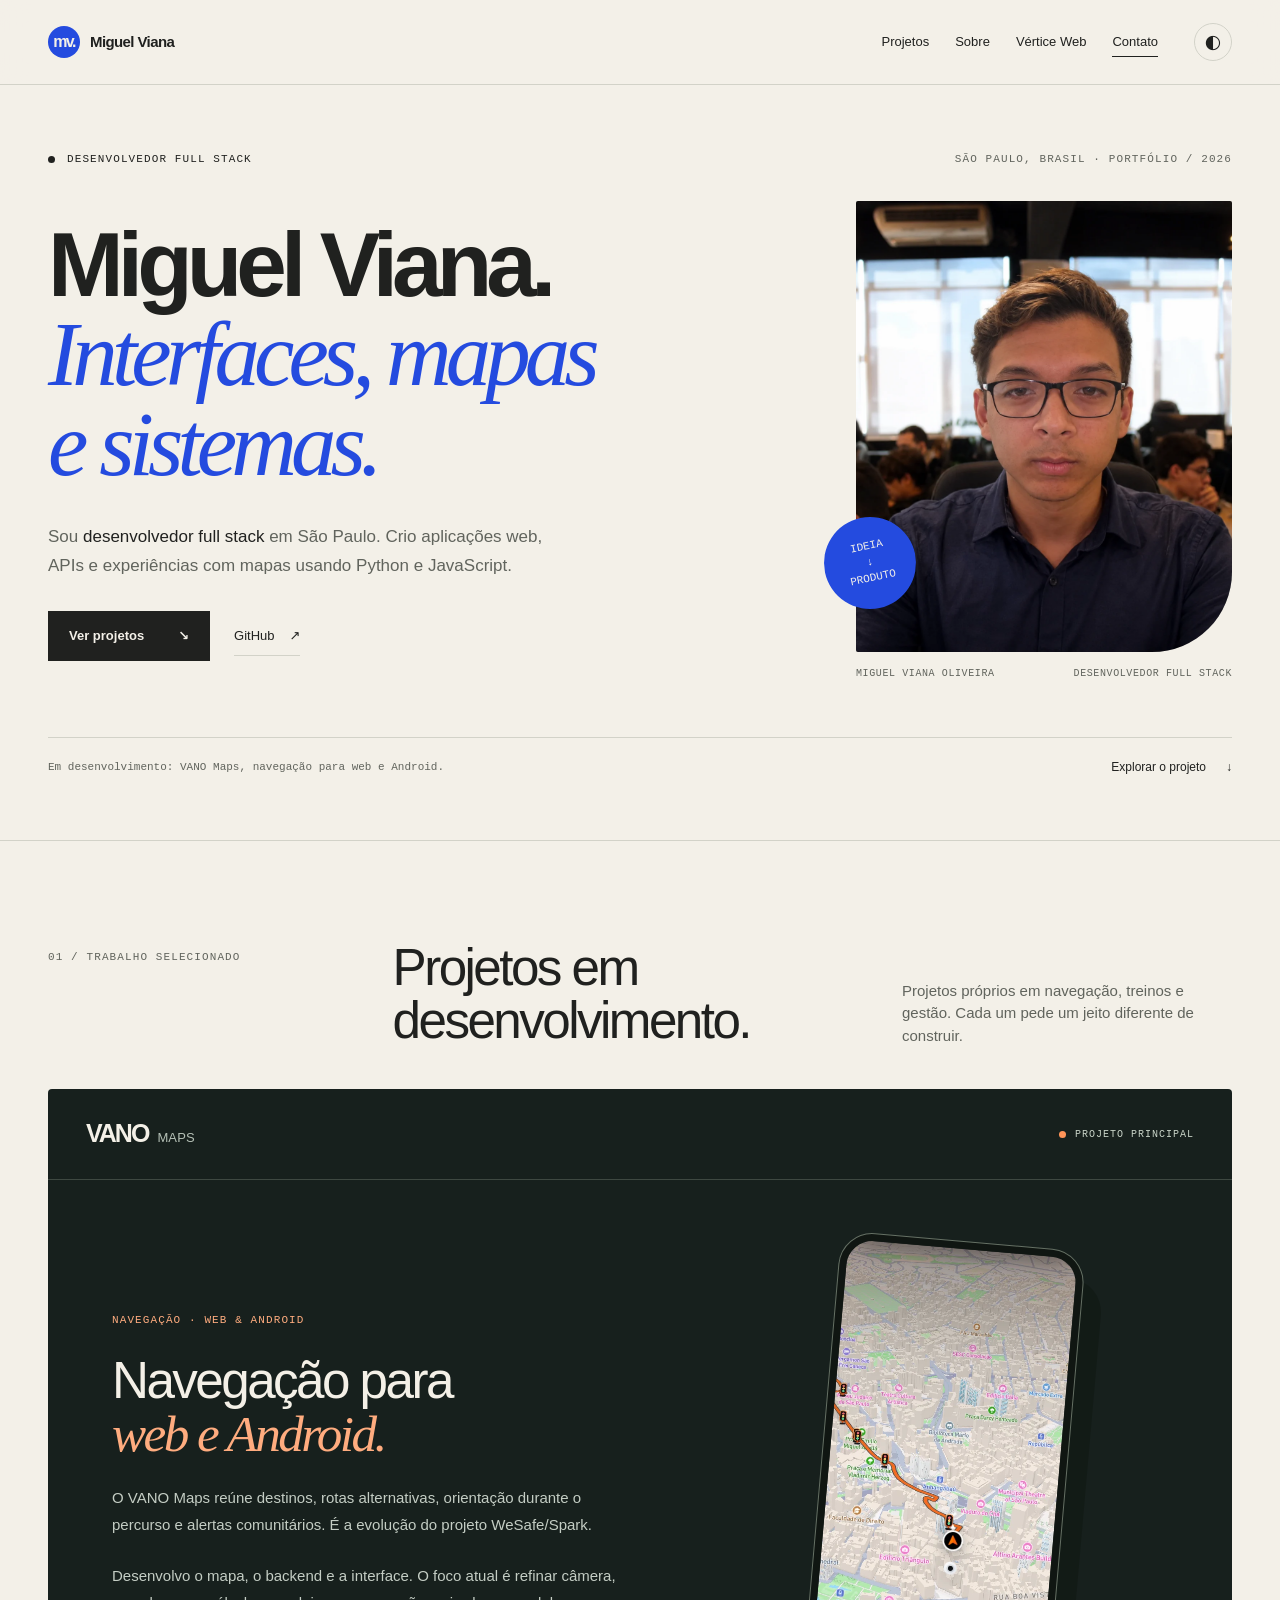
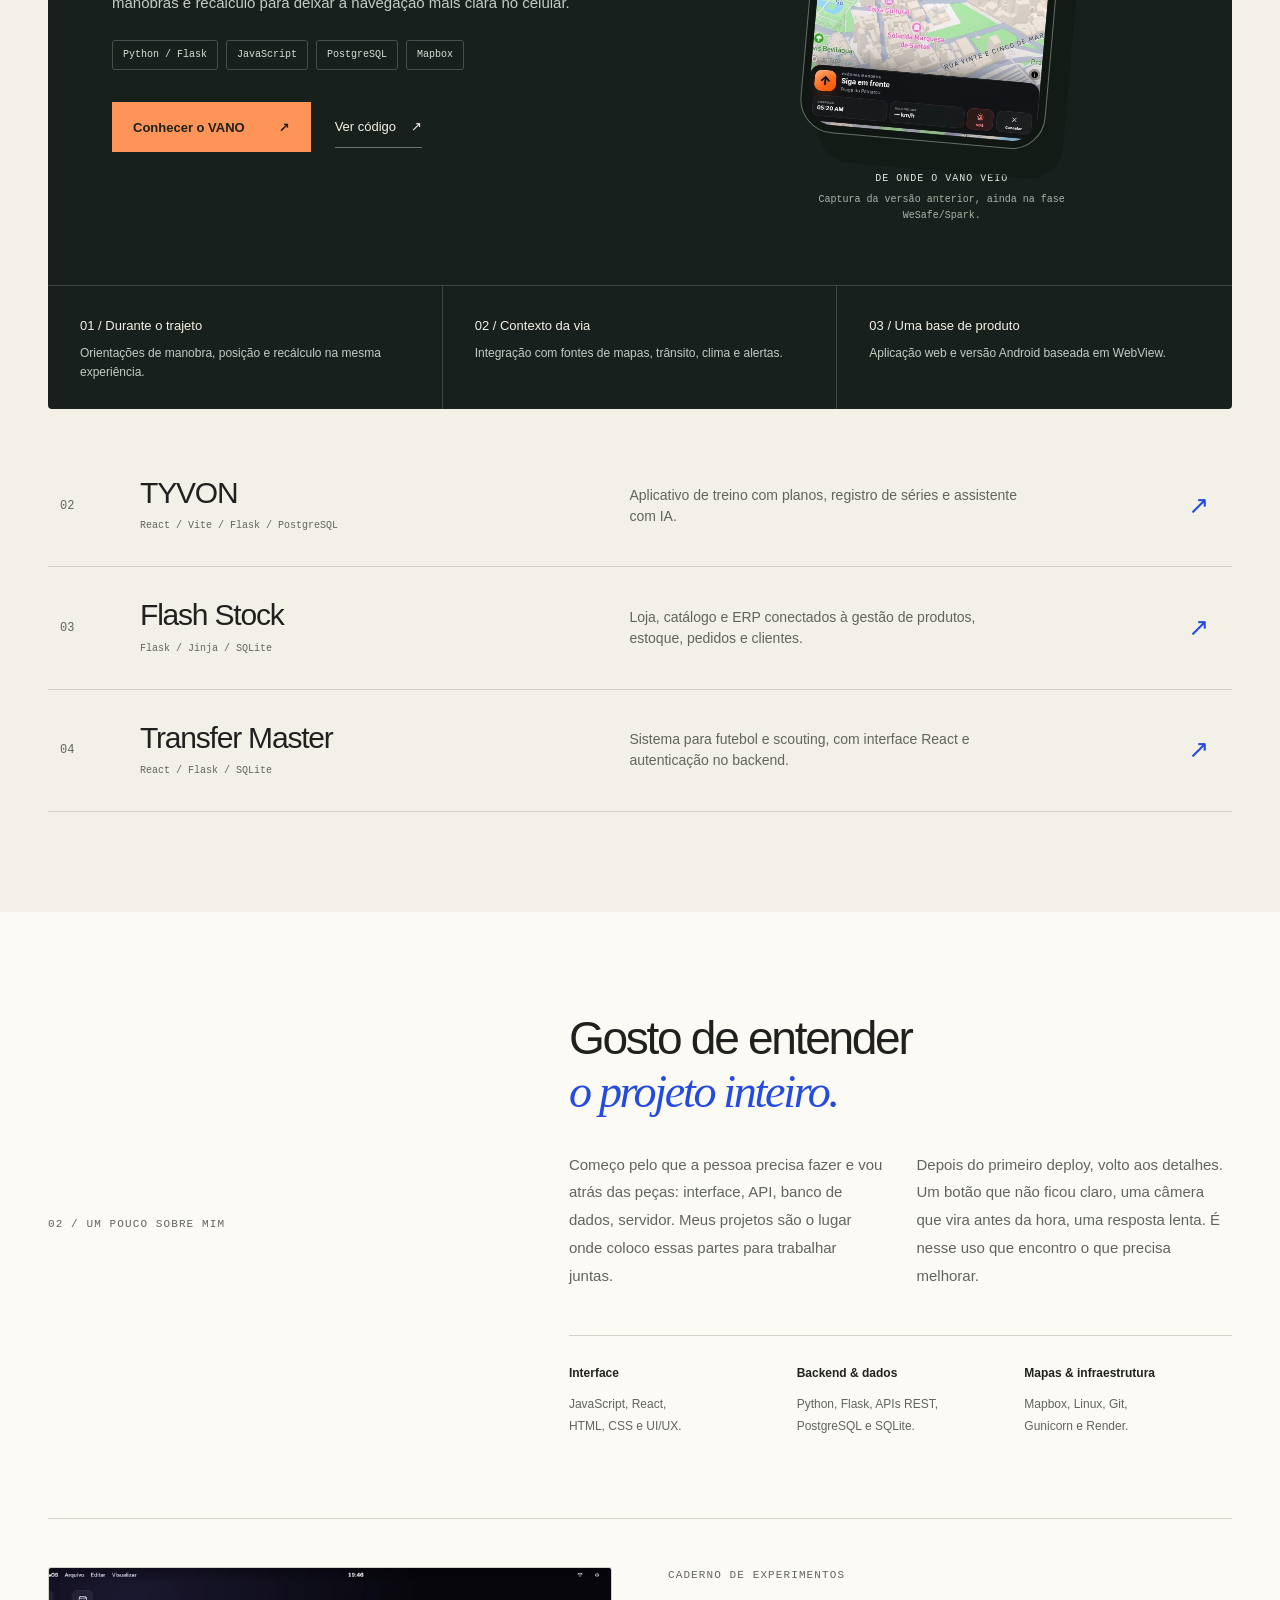
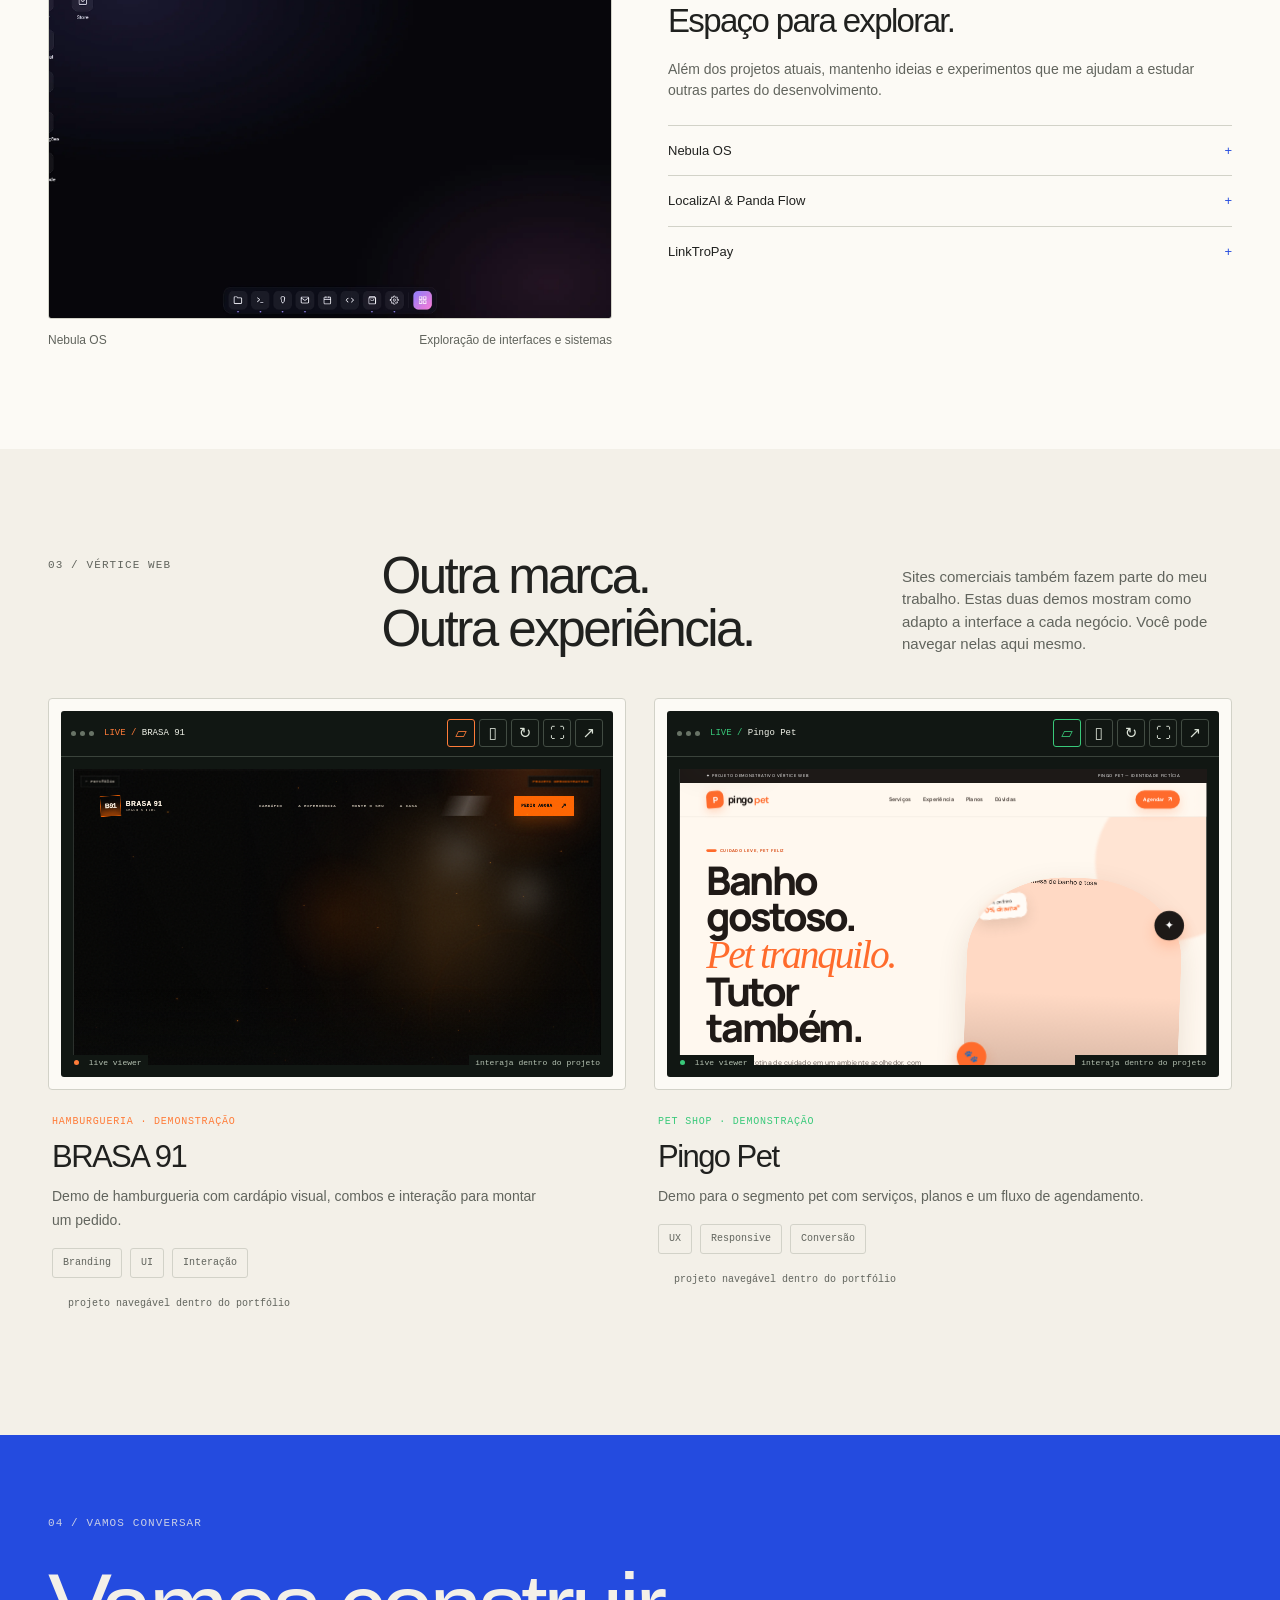
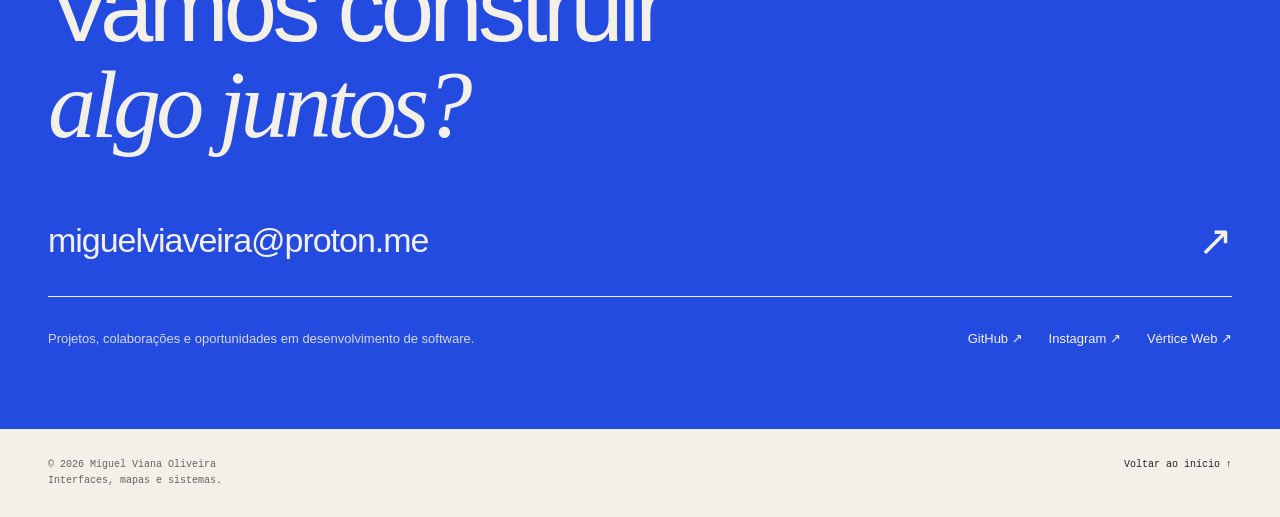
==== commit c22c342b: "Fix mobile composition, readable controls and phone demo previews" ====
--- a/index.html
+++ b/index.html
@@ -22,6 +22,46 @@
 @media(max-width:1050px){.wrap{width:calc(100% - 56px)}.nav-inner{gap:22px}.nav-links{gap:18px}.hero-grid{grid-template-columns:1.2fr .8fr;gap:8%}.hero h1{font-size:clamp(56px,7.5vw,85px)}.hero-copy>p{font-size:15px}.portrait-stamp{width:72px;height:72px;left:-20px;bottom:60px;font-size:9px}.vano-grid{padding:48px 36px;gap:30px}.vano h3{font-size:45px}.section-head{flex-wrap:wrap}.section-head .eyebrow{min-width:140px}.section-head>p{max-width:500px}.project-row{gap:20px;grid-template-columns:34px 1fr 1fr 25px}.project-row h3{font-size:26px}.about-grid{gap:5%;grid-template-columns:.6fr 1.4fr}.client-grid{gap:20px}.live-toolbar{gap:6px}.live-dots{display:none}.live-controls{gap:3px}.live-controls button,.live-controls a{width:25px}.live-canvas{height:280px}}
 @media(max-width:760px){html{scroll-padding-top:82px}.wrap{width:calc(100% - 36px)}.nav-inner{min-height:70px;gap:16px}.brand{font-size:14px}.menu-btn{display:grid}.nav-links{display:none;position:absolute;left:18px;right:18px;top:78px;padding:16px 22px;background:var(--paper);border:1px solid var(--line);box-shadow:0 16px 30px #0001;flex-direction:column;gap:8px}.nav-links.open{display:flex}.nav-links a{padding-block:12px}.hero{padding-block:32px 38px}.hero-top{padding-bottom:28px;gap:10px}.hero-top .mono{font-size:9px}.hero-top .eyebrow{font-size:9px}.hero-grid{grid-template-columns:1fr;gap:40px}.hero h1{font-size:clamp(53px,11vw,83px);max-width:650px}.hero-copy>p{font-size:15px;margin-top:24px;max-width:540px}.hero-actions{gap:22px;margin-top:24px}.portrait{width:min(100%,440px);margin-left:auto;display:grid;grid-template-columns:1fr 2.3fr;gap:18px;align-items:end}.portrait-photo{grid-column:2;grid-row:1;aspect-ratio:4/4.2;border-bottom-right-radius:50px}.portrait figcaption{grid-column:1;grid-row:1;display:flex;flex-direction:column;font-size:9px;padding-bottom:15px}.portrait-stamp{left:auto;right:-6px;bottom:26px;width:64px;height:64px;font-size:8px}.hero-bottom{margin-top:32px;align-items:start}.hero-bottom p{max-width:220px;font-size:10px}.hero-bottom a{font-size:10px;gap:12px}.section{padding-block:64px}.section-head{display:block;margin-bottom:30px}.section-head .eyebrow{margin-bottom:20px}.section-head h2{font-size:clamp(36px,8vw,49px)}.section-head>p{margin-top:22px;font-size:14px}.vano-bar{padding:22px;align-items:center}.vano-wordmark{font-size:23px}.vano-wordmark span{font-size:10px}.project-state{font-size:8px;letter-spacing:.04em}.vano-grid{grid-template-columns:1fr;padding:32px 24px 40px;gap:40px}.vano h3{font-size:clamp(37px,8vw,49px)}.vano p{font-size:14px;margin-top:20px}.vano-copy .eyebrow{font-size:10px;margin-bottom:18px}.vano-actions{gap:20px}.phone{width:210px}.map-archive{padding-top:5px}.archive-caption{max-width:275px}.case-details{grid-template-columns:1fr}.case-details div{border-right:0;border-bottom:1px solid #3e4841;padding:22px 24px}.case-details p{margin-top:5px;font-size:12px}.project-list{margin-top:24px}.project-row{grid-template-columns:24px 1fr 24px;gap:14px;padding:26px 0}.project-row:hover{padding-inline:4px}.project-row h3{font-size:27px}.project-row p{grid-column:2;grid-row:2;font-size:13px}.project-row .row-arrow{grid-column:3;grid-row:1}.project-row small{font-size:9px;line-height:1.8;margin-top:8px}.about-grid{grid-template-columns:1fr;gap:24px}.about-copy h2{font-size:36px}.about-text{grid-template-columns:1fr;gap:18px;margin-top:24px}.about-text p{font-size:14px}.toolbox{grid-template-columns:1fr;gap:20px;margin-top:30px}.toolbox>div{display:grid;grid-template-columns:110px 1fr;gap:20px}.toolbox p{margin-top:0}.experiments{grid-template-columns:1fr;gap:28px;margin-top:48px;padding-top:32px}.experiments h3{font-size:31px}.client-grid{grid-template-columns:1fr;gap:28px}.live-canvas{height:310px}.live-toolbar{padding:10px}.live-controls button,.live-controls a{width:29px}.live-url{font-size:9px}.client-copy{padding-bottom:0}.contact{padding-block:56px}.contact h2{font-size:clamp(47px,10vw,75px)}.contact-link{font-size:clamp(16px,4.1vw,25px);gap:16px;padding-block:20px}.contact-link span:last-child{font-size:28px}.contact-foot{align-items:start;flex-direction:column;gap:24px}.socials{gap:24px}.footer-inner{font-size:9px;align-items:start}.footer-inner>span{max-width:210px}}
 @media(max-width:360px){.hero-top>.mono{display:none}.hero h1{font-size:50px}.hero-actions{gap:14px}.button{gap:20px}.vano-bar{gap:10px;padding-inline:18px}.project-state{font-size:7px}.vano-grid{padding-inline:18px}.live-controls button,.live-controls a{width:24px}.live-url{font-size:8px}}
+
+/* Mobile composition: readable type, touch targets and useful demo viewports. */
+@media(max-width:760px){
+ .wrap{width:calc(100% - 40px)}
+ .nav-inner{min-height:66px;gap:12px}.brand{font-size:15px;gap:9px}.brand-mark{width:30px;height:30px}
+ .nav-tools{gap:6px}.icon-btn{width:44px;height:44px}.nav-links{top:72px;left:20px;right:20px;border-radius:14px}
+ .hero{padding-block:24px 32px}.hero-top{padding-bottom:22px}.hero-top>.mono{display:none}.hero-top .eyebrow{font-size:11px;letter-spacing:.05em}
+ .hero-grid{gap:26px}.hero h1{font-size:clamp(40px,10.4vw,66px);line-height:1.06;letter-spacing:-.055em;font-weight:600}
+ .hero h1 em{letter-spacing:-.045em}.hero-copy>p{font-size:15px;line-height:1.7;margin-top:20px;max-width:480px}
+ .hero-actions{display:grid;grid-template-columns:minmax(0,1fr) minmax(100px,.6fr);gap:12px;margin-top:22px}
+ .hero-actions .button,.hero-actions .text-link{height:50px;border-radius:9px;font-size:14px;justify-content:center;gap:20px;padding:12px 16px}
+ .hero-actions .text-link{border:1px solid var(--line);background:var(--paper)}
+ .portrait{width:100%;display:block;margin:0}.portrait-photo{aspect-ratio:1.6;border-radius:16px;max-height:320px}
+ .portrait img{object-position:50% 38%}.portrait-stamp{display:none}.portrait figcaption{display:flex;flex-direction:row;font:11px/1.5 var(--font);letter-spacing:0;text-transform:none;margin-top:9px;padding:0;gap:14px}
+ .portrait figcaption span:last-child{display:none}.hero-bottom{margin-top:22px;gap:18px;padding-top:16px;align-items:center}.hero-bottom p{font:12px/1.5 var(--font);max-width:220px}.hero-bottom a{font-size:12px;gap:8px;min-height:44px}
+ .section{padding-block:48px}.section-head{margin-bottom:26px}.section-head .eyebrow{font-size:11px;letter-spacing:.06em;margin-bottom:16px}
+ .section-head h2{font-size:clamp(32px,8.7vw,43px);line-height:1.1;letter-spacing:-.045em}.section-head>p{font-size:15px;line-height:1.7;margin-top:16px}
+ .vano{border-radius:16px}.vano-bar{padding:20px;gap:10px}.vano-wordmark{font-size:26px}.vano-wordmark span{font-size:11px}.project-state{font-size:9px;letter-spacing:0;gap:6px}
+ .vano-grid{padding:26px 22px;gap:28px}.vano-copy .eyebrow{font-size:11px;letter-spacing:.03em;margin-bottom:14px}.vano h3{font-size:clamp(32px,8.5vw,43px);line-height:1.08;letter-spacing:-.035em}
+ .vano p{font-size:15px;line-height:1.7;margin-top:17px}.tags{gap:7px;margin-top:18px}.tags span{font-size:11px;padding:7px 9px}
+ .vano-actions{display:grid;grid-template-columns:1fr;gap:8px;margin-top:24px}.vano-actions .button{justify-content:center;gap:24px;border-radius:8px;font-size:14px;min-height:50px}.vano-actions .text-link{justify-content:center;min-height:44px;font-size:14px;border:0}
+ .map-archive{grid-template-columns:minmax(0,1fr) minmax(0,1fr);gap:20px;align-items:center;padding:0;justify-items:start}
+ .phone{width:100%;max-width:155px;transform:none;box-shadow:none;border-radius:23px;padding:5px}.phone img{border-radius:18px}
+ .archive-caption{margin:0;text-align:left;font:12px/1.7 var(--font);max-width:160px}.archive-caption b{font:11px/1.5 var(--mono);letter-spacing:.02em;margin-bottom:10px}
+ .case-details div{padding:18px 22px}.case-details b{font-size:14px}.case-details p{font-size:13px;line-height:1.6;margin-top:5px}
+ .project-list{margin-top:16px}.project-row{padding:24px 0;gap:12px;grid-template-columns:22px minmax(0,1fr) 22px}.project-row h3{font-size:25px;line-height:1.15}.project-row small{font:11px/1.6 var(--font);margin-top:7px}.project-row p{font-size:14px;line-height:1.65}.project-row .number{font-size:11px}
+ .about-grid>.eyebrow{font-size:11px}.about-grid{gap:20px}.about-copy h2{font-size:34px;line-height:1.15}.about-text p{font-size:15px;line-height:1.8}
+ .toolbox>div{grid-template-columns:1fr;gap:8px;padding-bottom:17px;border-bottom:1px solid var(--line)}.toolbox>div:last-child{border:0;padding-bottom:0}.toolbox b{font-size:14px}.toolbox p{font-size:14px;line-height:1.7}.toolbox br{display:none}
+ .experiments{margin-top:36px;gap:26px}.nebula img{border-radius:10px}.nebula figcaption{font-size:11px;flex-wrap:wrap;gap:5px}.experiments h3{font-size:30px}.experiments>div>p{font-size:15px}.experiment-list summary{font-size:15px;min-height:30px;align-items:center}.experiment-list p{font-size:14px;line-height:1.75}
+ .client-grid{gap:36px}.client-preview{padding:0;border-radius:12px;overflow:hidden}.live-toolbar{height:auto;min-height:96px;padding:13px;flex-wrap:wrap;gap:12px}.live-url{font-size:12px;width:100%;margin:0}.live-controls{gap:8px;width:100%}.live-controls button,.live-controls a{height:40px;width:40px;flex:0 0 40px;border-radius:7px;font-size:20px}
+ .live-canvas{height:clamp(350px,110vw,440px)}.live-status,.live-help{display:none}.live-viewer:fullscreen .live-canvas{height:calc(100dvh - 106px)}
+ .client-copy{padding:20px 0 0}.client-copy .kicker{font-size:11px;letter-spacing:.04em}.client-copy h3{font-size:28px}.client-copy p{font-size:15px;line-height:1.75}.client-copy .tags{margin-top:14px}.live-note{font:12px/1.6 var(--font)}
+ .contact{padding-block:48px}.contact .eyebrow{font-size:11px}.contact h2{font-size:clamp(39px,10vw,58px);line-height:1.1;margin-top:22px;letter-spacing:-.045em}.contact-link{font-size:clamp(15px,4.2vw,25px);padding-block:17px;gap:8px;margin-top:22px;min-height:60px}.contact-link span:last-child{font-size:26px}.contact-foot{gap:22px;margin-top:22px}.contact-foot p{font-size:14px;line-height:1.7}.socials{flex-wrap:wrap;gap:12px 24px;font-size:14px}.socials a{padding-block:10px;min-height:44px}
+ .footer-inner{font-size:11px;gap:16px}.footer-inner>span{max-width:190px}.footer-inner a{min-height:44px;display:flex;align-items:center}
+}
+@media(max-width:360px){
+ .wrap{width:calc(100% - 32px)}.brand{font-size:14px}.hero h1{font-size:39px}.hero-actions{grid-template-columns:1fr 105px;gap:8px}.hero-actions .button,.hero-actions .text-link{gap:12px;padding-inline:12px;font-size:13px}
+ .portrait-photo{aspect-ratio:1.45}.vano-grid{padding-inline:18px}.vano-bar{padding-inline:18px}.project-state{font-size:8px}.map-archive{gap:14px}.archive-caption{font-size:11px}.live-controls{gap:7px}.live-controls button,.live-controls a{width:38px;flex-basis:38px}.contact-link{font-size:15px}
+}
+
 @media(prefers-reduced-motion:reduce){html{scroll-behavior:auto}*,*:before,*:after{animation:none!important;transition:none!important}.phone{transform:none}}
 </style>
 </head>
@@ -35,19 +75,19 @@
 </div></header>
 <main id="conteudo">
 <section class="hero" id="inicio"><div class="wrap">
-<div class="hero-top"><span class="eyebrow"><span class="dot" aria-hidden="true"></span> Desenvolvimento & produto</span><span class="mono">São Paulo, Brasil · Portfólio / 2026</span></div>
+<div class="hero-top"><span class="eyebrow"><span class="dot" aria-hidden="true"></span> Desenvolvedor full stack</span><span class="mono">São Paulo, Brasil · Portfólio / 2026</span></div>
 <div class="hero-grid">
-<div class="hero-copy" data-reveal><h1>Desenho<br>interfaces.<br><em>Construo<br>sistemas.</em></h1><p>Sou <strong>Miguel Viana Oliveira</strong>, desenvolvedor full stack. Trabalho com Python, JavaScript e mapas — da primeira tela ao backend que mantém o produto funcionando.</p><div class="hero-actions"><a class="button" href="#projetos">Conheça meu trabalho <span aria-hidden="true">↘</span></a><a class="text-link" href="https://github.com/miguel027dev" target="_blank" rel="noopener noreferrer">GitHub <span aria-hidden="true">↗</span></a></div></div>
+<div class="hero-copy" data-reveal><h1>Miguel Viana.<br><em>Interfaces, mapas<br>e sistemas.</em></h1><p>Sou <strong>desenvolvedor full stack</strong> em São Paulo. Crio aplicações web, APIs e experiências com mapas usando Python e JavaScript.</p><div class="hero-actions"><a class="button" href="#projetos">Ver projetos <span aria-hidden="true">↘</span></a><a class="text-link" href="https://github.com/miguel027dev" target="_blank" rel="noopener noreferrer">GitHub <span aria-hidden="true">↗</span></a></div></div>
 <figure class="portrait" data-reveal><div class="portrait-photo"><img src="assets/profile.webp" alt="Miguel Viana Oliveira" fetchpriority="high" decoding="async"></div><span class="portrait-stamp" aria-hidden="true">IDEIA<br>↓<br>PRODUTO</span><figcaption><span>Miguel Viana Oliveira</span><span>Desenvolvedor full stack</span></figcaption></figure>
 </div>
 <div class="hero-bottom"><p>Em desenvolvimento: VANO Maps, navegação para web e Android.</p><a href="#vano">Explorar o projeto <span aria-hidden="true">↓</span></a></div>
 </div></section>
 <section class="section work" id="projetos"><div class="wrap">
-<div class="section-head" data-reveal><span class="eyebrow">01 / Trabalho selecionado</span><h2>O que estou<br>colocando no mundo.</h2><p>Projetos próprios em navegação, treinos e gestão. Cada um pede um jeito diferente de construir.</p></div>
+<div class="section-head" data-reveal><span class="eyebrow">01 / Trabalho selecionado</span><h2>Projetos em<br>desenvolvimento.</h2><p>Projetos próprios em navegação, treinos e gestão. Cada um pede um jeito diferente de construir.</p></div>
 <article class="vano" id="vano" data-reveal>
 <div class="vano-bar"><div class="vano-wordmark">VANO<span>MAPS</span></div><span class="project-state"><span class="dot" aria-hidden="true"></span> Projeto principal</span></div>
-<div class="vano-grid"><div class="vano-copy"><span class="eyebrow">Navegação · Web & Android</span><h3>O caminho também<br>faz parte da<br><em>experiência.</em></h3><p>O VANO Maps reúne busca de destinos, rotas alternativas, orientação durante o percurso e alertas comunitários. O projeto evoluiu do WeSafe/Spark para uma aplicação de navegação com identidade própria.</p><p>Meu trabalho passa pelo mapa, cálculo de rotas, backend e interface. Hoje, o foco está no polimento da navegação: câmera, manobras, recálculo e clareza das informações no celular.</p><div class="tags"><span>Python / Flask</span><span>JavaScript</span><span>PostgreSQL</span><span>Mapbox</span></div><div class="vano-actions"><a class="button" href="https://vanomaps.online" target="_blank" rel="noopener noreferrer">Conhecer o VANO <span aria-hidden="true">↗</span></a><a class="text-link" href="https://github.com/miguel027dev/vano" target="_blank" rel="noopener noreferrer">Ver código <span aria-hidden="true">↗</span></a></div></div>
-<figure class="map-archive"><div class="phone"><img src="assets/wesafe-navigation.webp" alt="Captura de uma versão anterior da navegação, quando o projeto se chamava WeSafe/Spark" loading="lazy" decoding="async"></div><figcaption class="archive-caption"><b>De onde o VANO veio</b>Registro da navegação na fase WeSafe/Spark. Imagem preservada do portfólio original.</figcaption></figure></div>
+<div class="vano-grid"><div class="vano-copy"><span class="eyebrow">Navegação · Web & Android</span><h3>Navegação para<br><em>web e Android.</em></h3><p>O VANO Maps reúne destinos, rotas alternativas, orientação durante o percurso e alertas comunitários. É a evolução do projeto WeSafe/Spark.</p><p>Desenvolvo o mapa, o backend e a interface. O foco atual é refinar câmera, manobras e recálculo para deixar a navegação mais clara no celular.</p><div class="tags"><span>Python / Flask</span><span>JavaScript</span><span>PostgreSQL</span><span>Mapbox</span></div><div class="vano-actions"><a class="button" href="https://vanomaps.online" target="_blank" rel="noopener noreferrer">Conhecer o VANO <span aria-hidden="true">↗</span></a><a class="text-link" href="https://github.com/miguel027dev/vano" target="_blank" rel="noopener noreferrer">Ver código <span aria-hidden="true">↗</span></a></div></div>
+<figure class="map-archive"><div class="phone"><img src="assets/wesafe-navigation.webp" alt="Captura de uma versão anterior da navegação, quando o projeto se chamava WeSafe/Spark" loading="lazy" decoding="async"></div><figcaption class="archive-caption"><b>De onde o VANO veio</b>Captura da versão anterior, ainda na fase WeSafe/Spark.</figcaption></figure></div>
 <div class="case-details"><div><b>01 / Durante o trajeto</b><p>Orientações de manobra, posição e recálculo na mesma experiência.</p></div><div><b>02 / Contexto da via</b><p>Integração com fontes de mapas, trânsito, clima e alertas.</p></div><div><b>03 / Uma base de produto</b><p>Aplicação web e versão Android baseada em WebView.</p></div></div>
 </article>
 <div class="project-list">
@@ -72,7 +112,7 @@
     </div></div><div class="client-copy"><div class="kicker" style="margin-bottom:8px;color:#39c97a">Pet shop · demonstração</div><h3>Pingo Pet</h3><p>Demo para o segmento pet com serviços, planos e um fluxo de agendamento.</p><div class="tags"><span>UX</span><span>Responsive</span><span>Conversão</span></div><div class="live-note"><i></i> projeto navegável dentro do portfólio</div></div></article>
     </div>
 </div></section>
-<section class="contact" id="contato"><div class="wrap" data-reveal><span class="eyebrow">04 / Vamos conversar</span><h2>O próximo projeto<br>começa com uma<br><em>boa conversa.</em></h2><a class="contact-link" href="mailto:miguelviaveira@proton.me"><span>miguelviaveira@proton.me</span><span aria-hidden="true">↗</span></a><div class="contact-foot"><p>Projetos, colaborações e oportunidades em desenvolvimento de software.</p><div class="socials"><a href="https://github.com/miguel027dev" target="_blank" rel="noopener noreferrer">GitHub ↗</a><a href="https://instagram.com/0.10miguel" target="_blank" rel="noopener noreferrer">Instagram ↗</a><a href="mailto:sac.vertice.web@gmail.com">Vértice Web ↗</a></div></div></div></section>
+<section class="contact" id="contato"><div class="wrap" data-reveal><span class="eyebrow">04 / Vamos conversar</span><h2>Vamos construir<br><em>algo juntos?</em></h2><a class="contact-link" href="mailto:miguelviaveira@proton.me"><span>miguelviaveira@proton.me</span><span aria-hidden="true">↗</span></a><div class="contact-foot"><p>Projetos, colaborações e oportunidades em desenvolvimento de software.</p><div class="socials"><a href="https://github.com/miguel027dev" target="_blank" rel="noopener noreferrer">GitHub ↗</a><a href="https://instagram.com/0.10miguel" target="_blank" rel="noopener noreferrer">Instagram ↗</a><a href="mailto:sac.vertice.web@gmail.com">Vértice Web ↗</a></div></div></div></section>
 </main>
 <footer class="footer"><div class="wrap footer-inner"><span>© 2026 Miguel Viana Oliveira<br>Interfaces, mapas e sistemas.</span><a href="#inicio">Voltar ao início ↑</a></div></footer>
 <script>
@@ -146,7 +186,7 @@
     const canvas = viewer.querySelector('.live-canvas');
     const screen = viewer.querySelector('.live-screen');
     const mobile = viewer.dataset.device === 'mobile';
-    const w = mobile ? 390 : 1280, h = mobile ? 844 : 720;
+    const w = mobile ? 390 : 1280, h = mobile ? 560 : 720;
     screen.style.setProperty('--screen-w', w);
     screen.style.setProperty('--screen-h', h);
     screen.style.setProperty('--screen-scale', Math.max(.01, Math.min((canvas.clientWidth - 20) / w, (canvas.clientHeight - 24) / h)).toFixed(4));
@@ -160,10 +200,12 @@
     frame.src = viewer.dataset.src;
   };
   viewers.forEach(viewer => {
+    if (matchMedia('(max-width: 760px)').matches) viewer.dataset.device = 'mobile';
     fit(viewer);
     viewer.querySelectorAll('[data-live-device]').forEach(button => {
       button.setAttribute('aria-label', 'Visualizar em ' + (button.dataset.liveDevice === 'mobile' ? 'celular' : 'computador'));
       button.setAttribute('aria-pressed', String(button.dataset.liveDevice === viewer.dataset.device));
+      button.classList.toggle('active', button.dataset.liveDevice === viewer.dataset.device);
       button.addEventListener('click', () => {
         viewer.dataset.device = button.dataset.liveDevice;
         viewer.querySelectorAll('[data-live-device]').forEach(b => { b.classList.toggle('active', b === button); b.setAttribute('aria-pressed', String(b === button)); });
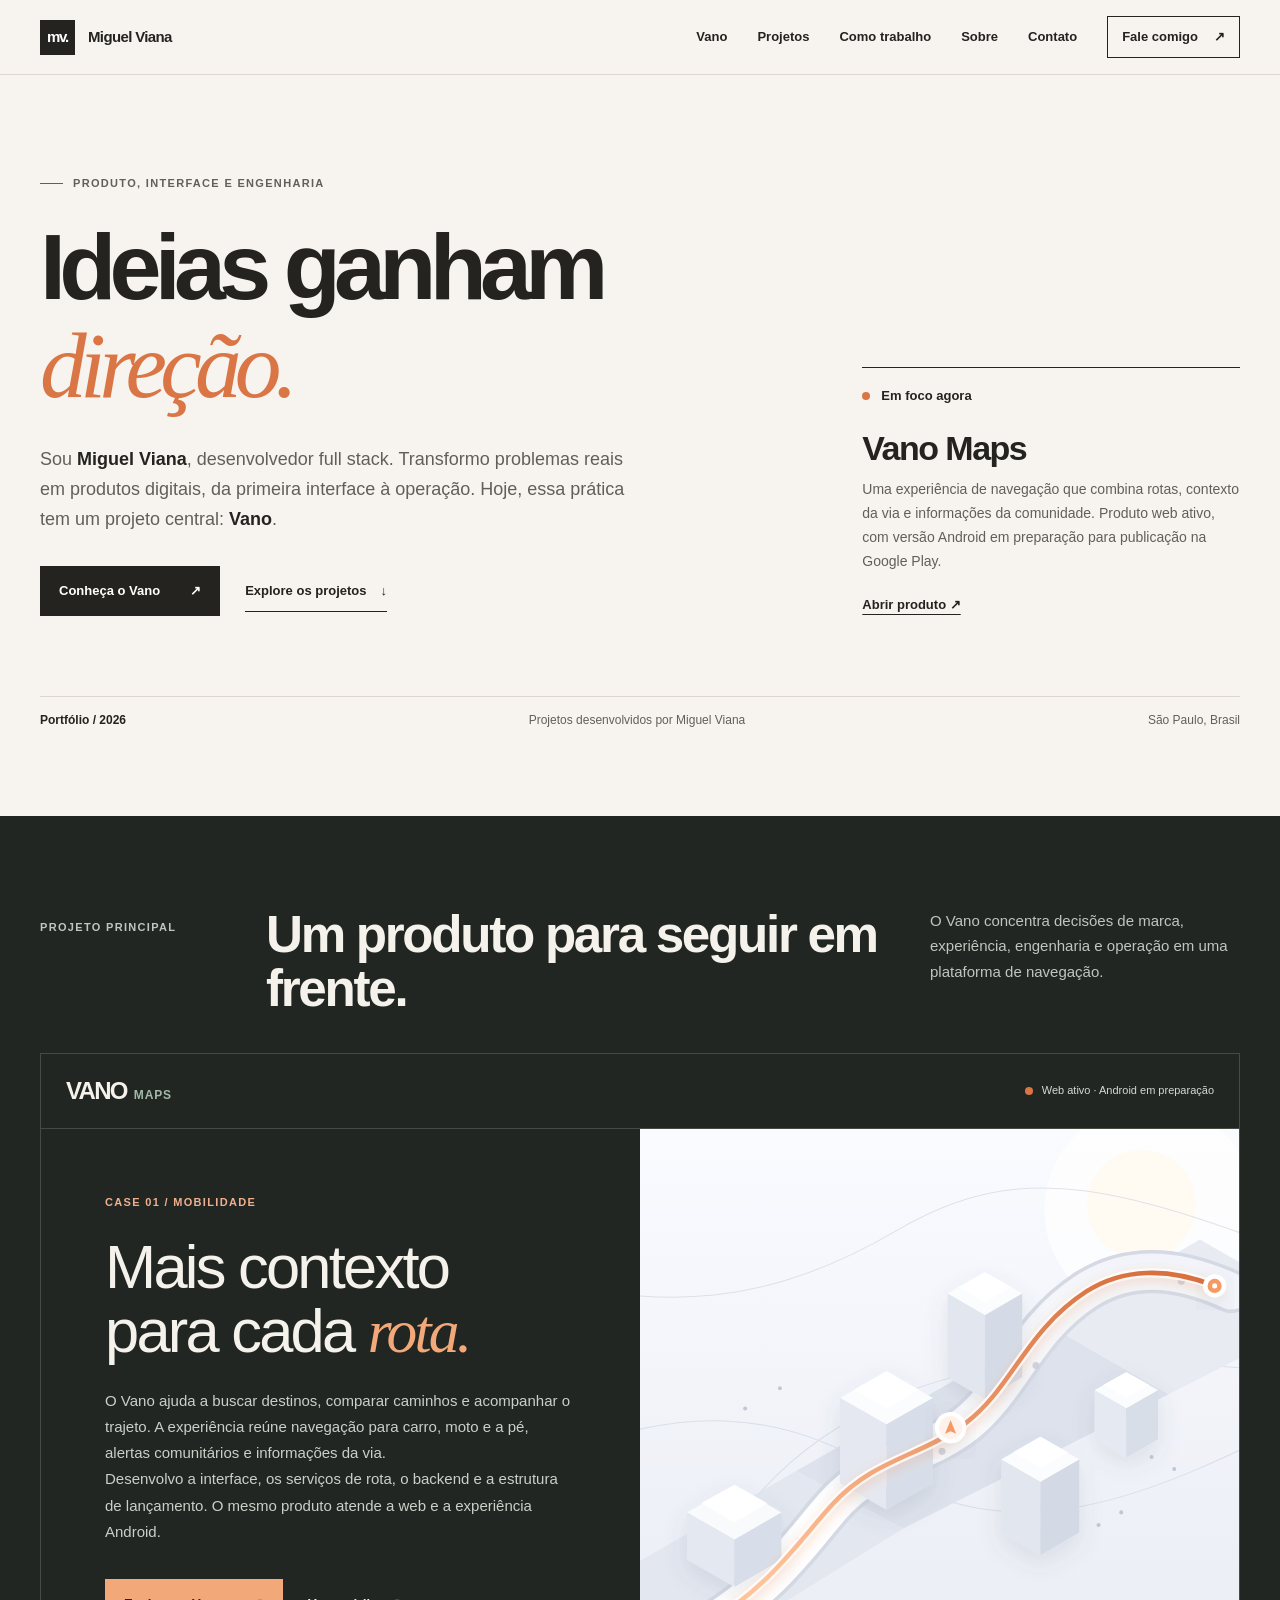
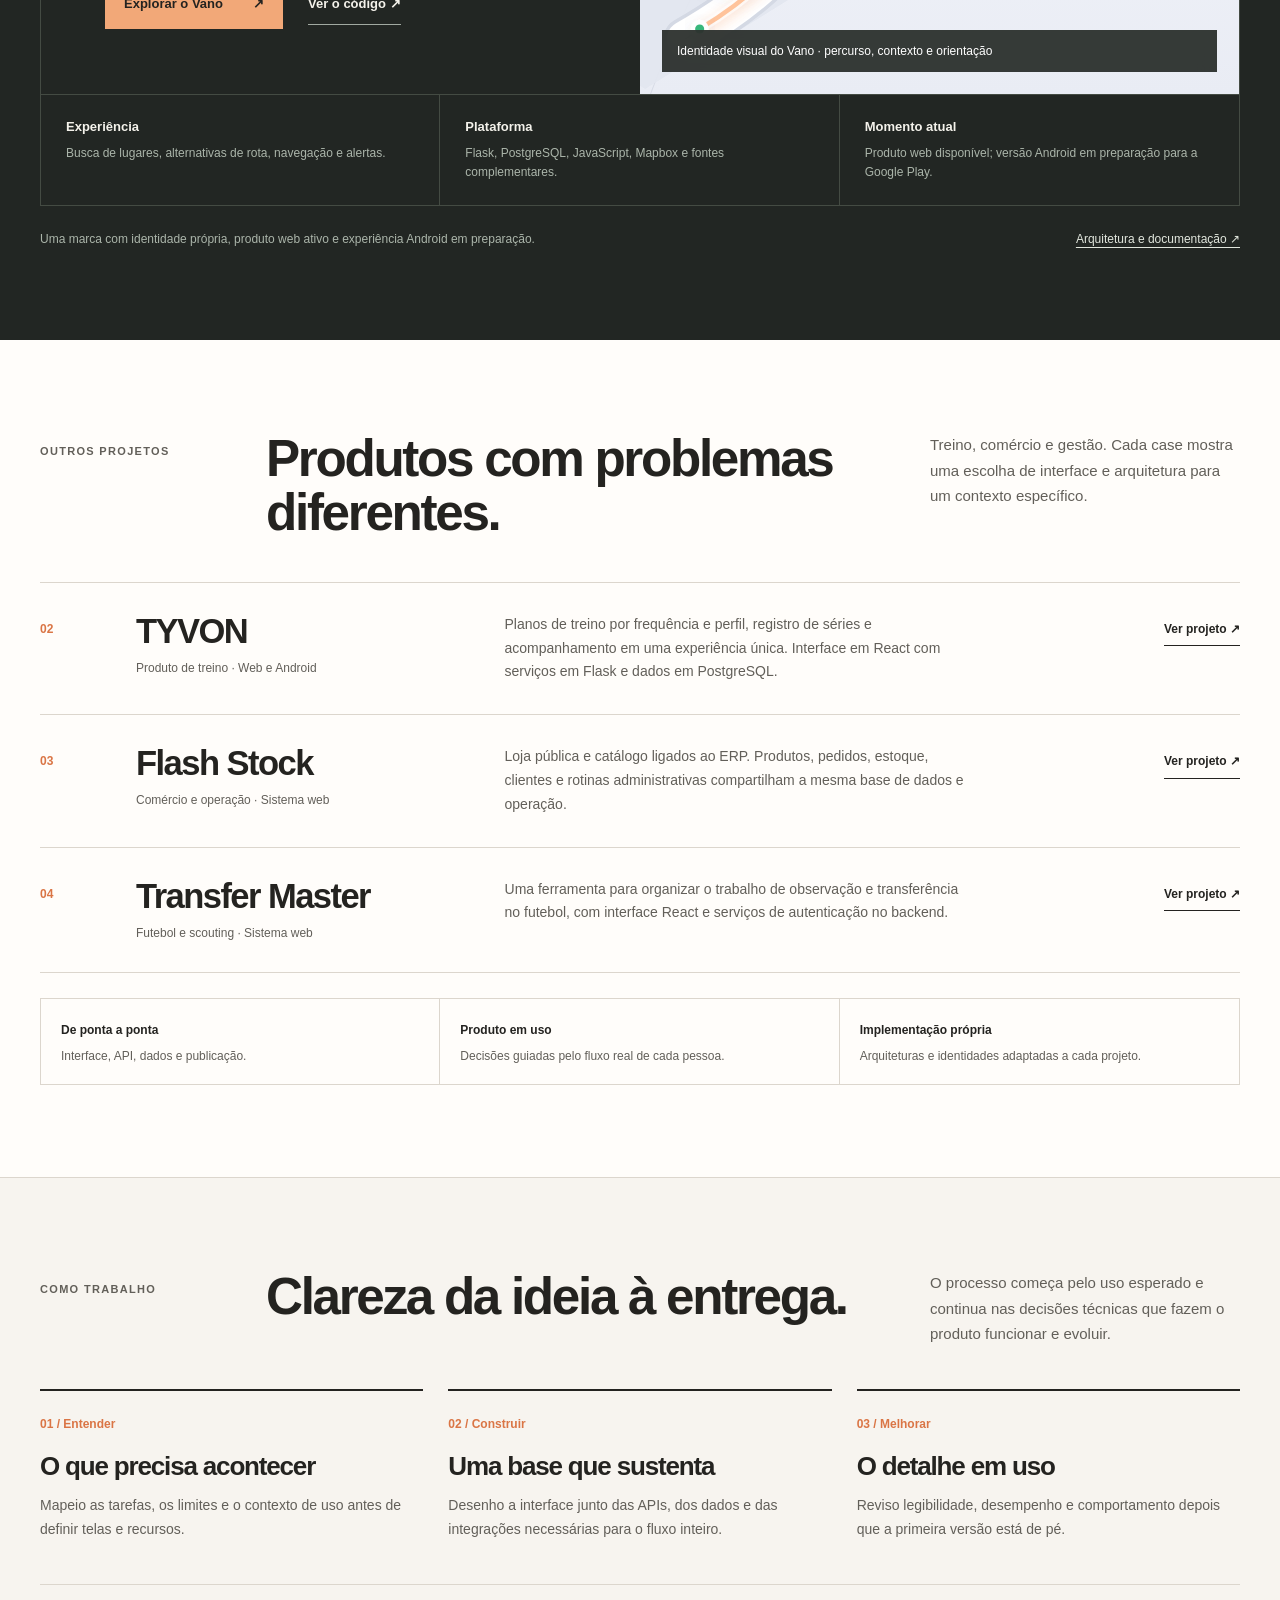
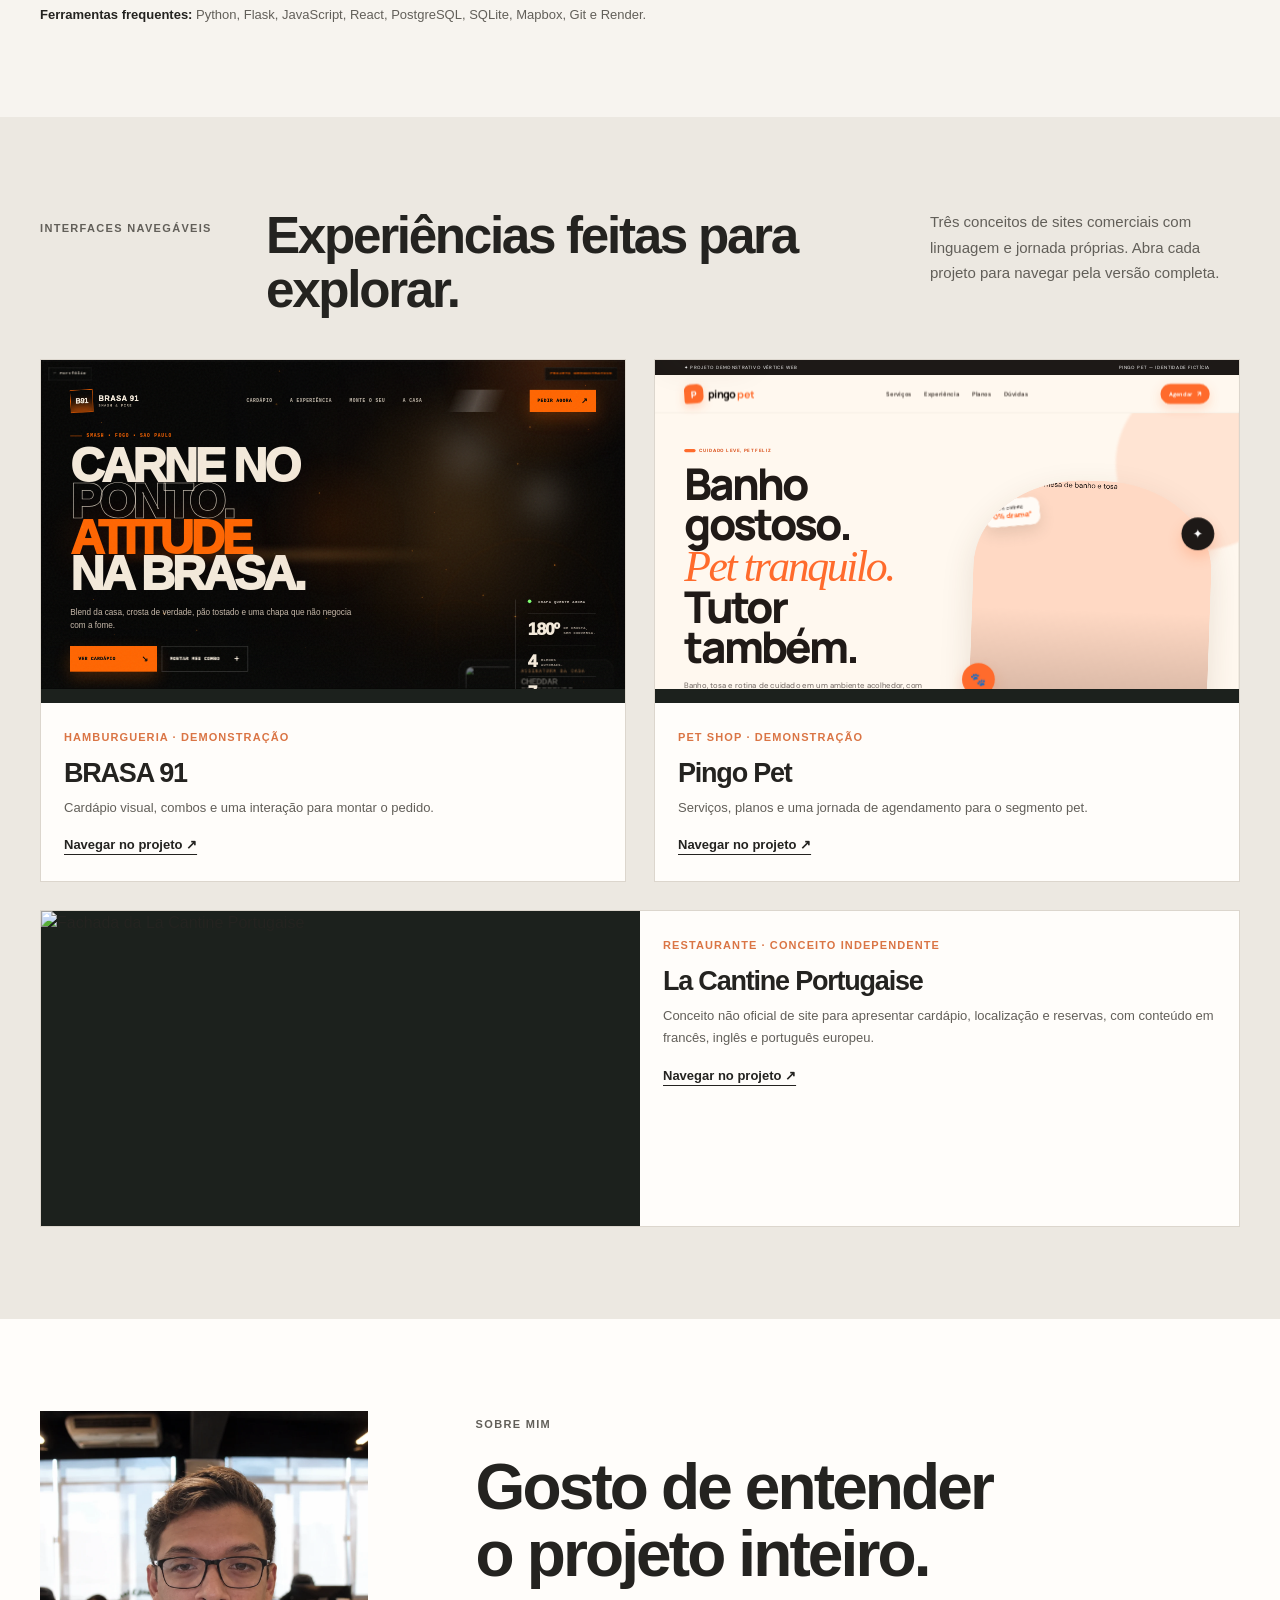
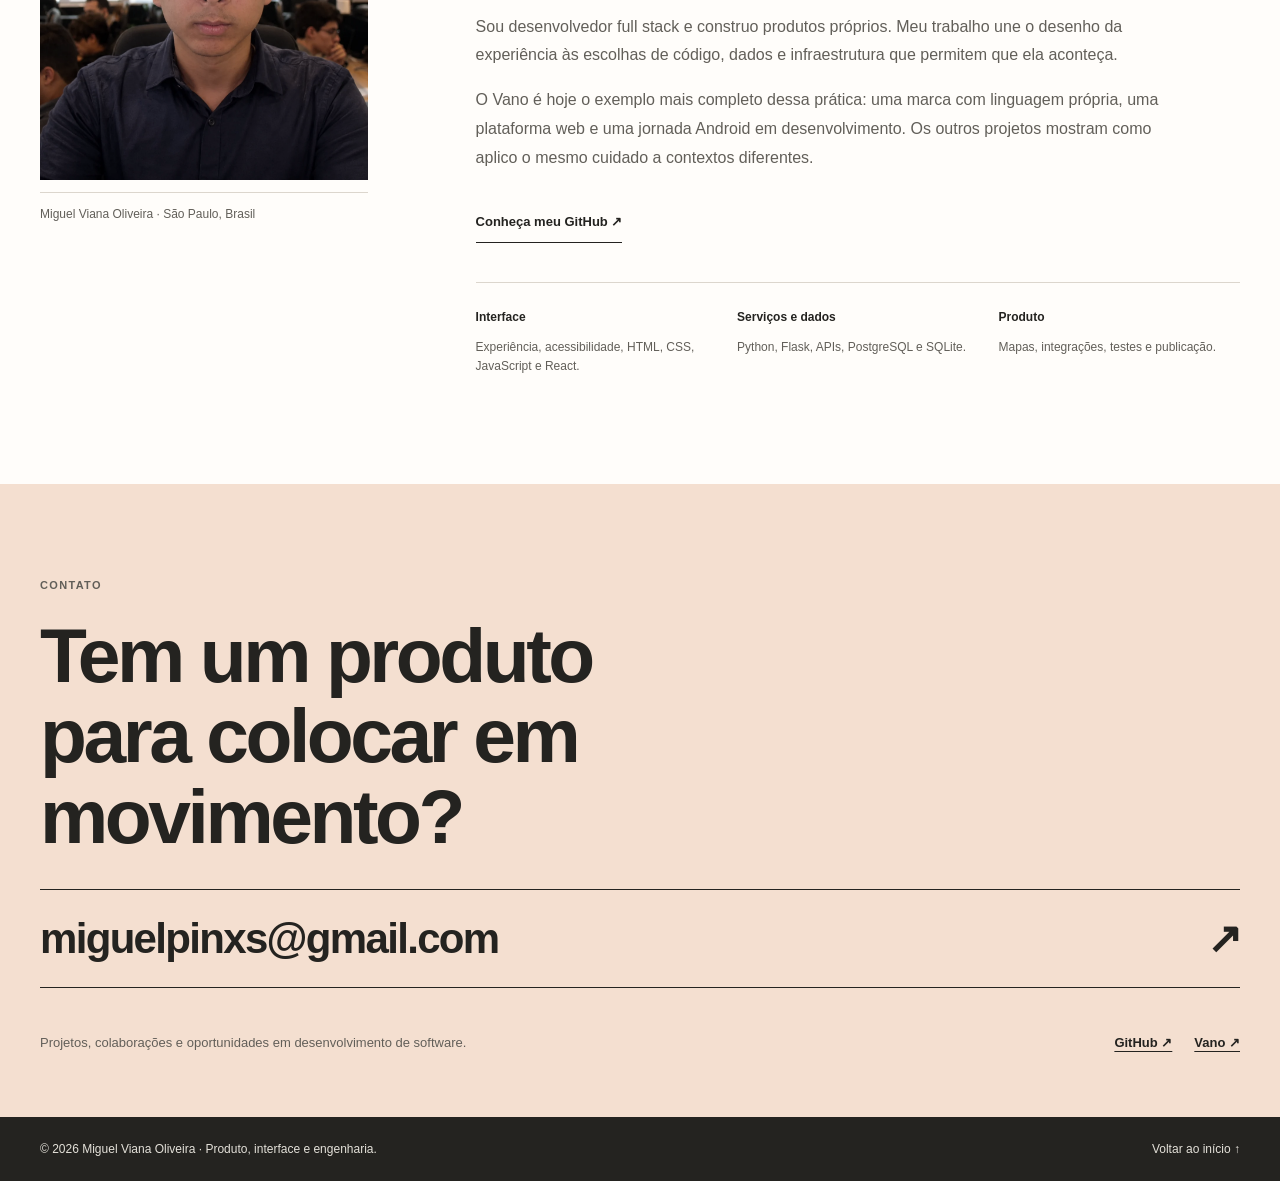
==== commit 016e4a27: "Refresh portfolio around Vano and current project work" ====
--- a/index.html
+++ b/index.html
@@ -1,237 +1,109 @@
 <!doctype html>
-<html lang="pt-BR" data-theme="light">
+<html lang="pt-BR">
 <head>
-<meta charset="utf-8">
-<meta name="viewport" content="width=device-width,initial-scale=1,viewport-fit=cover">
-<meta name="theme-color" content="#f3f0e8">
-<meta name="description" content="Miguel Viana Oliveira, desenvolvedor full stack em São Paulo. Conheça VANO Maps, TYVON, Flash Stock e meus projetos de interfaces, mapas e sistemas web.">
-<meta property="og:type" content="website">
-<meta property="og:locale" content="pt_BR">
-<meta property="og:title" content="Miguel Viana — Interfaces, mapas e sistemas">
-<meta property="og:description" content="Desenvolvimento full stack, do primeiro desenho ao produto em uso. Conheça meus projetos.">
-<meta property="og:url" content="https://devmiguel.online/">
-<meta property="og:image" content="https://devmiguel.online/assets/profile.webp">
-<link rel="canonical" href="https://devmiguel.online/">
-<title>Miguel Viana — Interfaces, mapas e sistemas</title>
-<style>
-:root{--bg:#f3f0e8;--paper:#fcfaf5;--ink:#20211f;--muted:#61645d;--line:#d2d2c8;--blue:#244bdf;--blue-soft:#e6eaff;--orange:#ff9458;--nav:rgba(243,240,232,.94);--max:1280px;--font:Arial,Helvetica,system-ui,sans-serif;--mono:ui-monospace,SFMono-Regular,Consolas,monospace}
-html[data-theme=dark]{--bg:#171a18;--paper:#202420;--ink:#f1f1e8;--muted:#b2b8ad;--line:#3d453c;--blue:#a3b6ff;--blue-soft:#293449;--nav:rgba(23,26,24,.94)}
-*{box-sizing:border-box}[hidden]{display:none!important}html{scroll-behavior:smooth;scroll-padding-top:100px}body{margin:0;background:var(--bg);color:var(--ink);font-family:var(--font);line-height:1.5;-webkit-font-smoothing:antialiased}body,button,a{ -webkit-tap-highlight-color:transparent}::selection{background:#244bdf;color:white}a{color:inherit;text-decoration:none}button{font:inherit;color:inherit}button,a{touch-action:manipulation}button{cursor:pointer}img{display:block;max-width:100%;height:auto}a:focus-visible,button:focus-visible,summary:focus-visible{outline:3px solid var(--blue);outline-offset:5px}svg{display:block}h1,h2,h3,p{margin:0}h1,h2,h3{line-height:1.04;letter-spacing:-.05em}p{color:var(--muted)}.wrap{width:min(calc(100% - 96px),var(--max));margin-inline:auto}.mono,.eyebrow{font:11px/1.6 var(--mono);letter-spacing:.1em;text-transform:uppercase}.eyebrow{display:flex;gap:12px;align-items:center}.dot{width:7px;height:7px;display:inline-block;background:currentColor;border-radius:50%;flex-shrink:0}.skip{position:fixed;left:20px;top:-80px;padding:12px;background:var(--ink);color:var(--bg);z-index:100}.skip:focus{top:16px}.progress{height:2px;background:var(--blue);position:fixed;inset:0 0 auto;z-index:70;transform:scaleX(0);transform-origin:left}.nav{position:sticky;top:0;z-index:60;background:var(--nav);backdrop-filter:blur(14px);border-bottom:1px solid var(--line)}.nav-inner{min-height:84px;display:flex;align-items:center;gap:36px}.brand{display:flex;align-items:center;gap:10px;margin-right:auto;font-size:15px;font-weight:700;letter-spacing:-.04em}.brand-mark{width:32px;height:32px;background:var(--blue);color:var(--bg);display:grid;place-items:center;border-radius:50%;font-size:16px;letter-spacing:-.1em}.nav-links{display:flex;gap:26px;font-size:13px}.nav-links a{position:relative;padding-block:8px}.nav-links a:after{content:'';position:absolute;left:0;right:100%;bottom:3px;height:1px;background:currentColor;transition:right .2s}.nav-links a:hover:after,.nav-links a[aria-current=true]:after{right:0}.nav-tools{display:flex;gap:8px}.icon-btn{display:grid;place-items:center;border:1px solid var(--line);background:none;width:38px;height:38px;border-radius:50%}.theme-symbol{font-size:19px}.menu-btn{display:none}.hero{padding-block:66px 64px}.hero-top{display:flex;justify-content:space-between;gap:20px;padding-bottom:32px}.hero-top .mono{color:var(--muted)}.hero-grid{display:grid;grid-template-columns:minmax(0,1.35fr) minmax(0,.7fr);gap:7%;align-items:center}.hero h1{font-size:clamp(60px,7.1vw,102px);font-weight:600;line-height:.98;letter-spacing:-.065em}.hero h1 em{font-family:Georgia,'Times New Roman',serif;font-weight:400;letter-spacing:-.065em;color:var(--blue)}.hero-copy>p{max-width:500px;margin-top:32px;font-size:17px;line-height:1.75}.hero-copy>p strong{color:var(--ink);font-weight:500}.hero-actions{display:flex;align-items:center;gap:24px;margin-top:30px;flex-wrap:wrap}.button{display:inline-flex;align-items:center;justify-content:space-between;gap:34px;min-height:50px;padding:13px 20px;font-size:13px;font-weight:600;border:1px solid var(--ink);background:var(--ink);color:var(--bg);transition:transform .2s,background .2s}.button:hover{transform:translateY(-3px)}.text-link{font-size:13px;display:inline-flex;gap:15px;align-items:center;border-bottom:1px solid var(--line);padding:10px 0}.text-link:hover{border-color:currentColor}.portrait{margin:0;position:relative}.portrait-photo{overflow:hidden;background:#c6c5bd;border-radius:2px 2px 80px 2px;aspect-ratio:4/4.8}.portrait img{width:100%;height:100%;object-fit:cover;object-position:50% 35%}.portrait figcaption{display:flex;justify-content:space-between;gap:10px;margin-top:14px;font:10px/1.5 var(--mono);text-transform:uppercase;letter-spacing:.06em;color:var(--muted)}.portrait-stamp{position:absolute;bottom:72px;left:-32px;width:92px;height:92px;display:grid;place-content:center;background:var(--blue);color:var(--bg);border-radius:50%;text-align:center;font:11px/1.45 var(--mono);transform:rotate(-12deg)}.hero-bottom{display:flex;gap:24px;align-items:center;justify-content:space-between;margin-top:56px;padding-top:20px;border-top:1px solid var(--line)}.hero-bottom p{font:11px/1.5 var(--mono)}.hero-bottom a{font-size:12px;display:flex;gap:20px}.section{padding-block:100px}.section-head{display:flex;justify-content:space-between;align-items:flex-start;gap:40px;margin-bottom:42px}.section-head h2{font-size:clamp(38px,4vw,58px);font-weight:500;max-width:660px}.section-head .eyebrow{min-width:185px;margin-top:8px;color:var(--muted)}.section-head>p{max-width:330px;align-self:end;font-size:15px}.work{border-top:1px solid var(--line)}.vano{background:#17201d;color:#f4f0e7;border-radius:4px;overflow:hidden}.vano-bar{display:flex;justify-content:space-between;gap:20px;padding:26px 38px;border-bottom:1px solid #3e4841}.vano-wordmark{font-size:25px;letter-spacing:-.08em;font-weight:800}.vano-wordmark span{font-weight:400;letter-spacing:.01em;font-size:13px;margin-left:9px;color:#b5c0b6}.project-state{display:flex;align-items:center;gap:9px;font:10px var(--mono);text-transform:uppercase;letter-spacing:.1em;color:#c9d4c8}.project-state .dot{color:var(--orange)}.vano-grid{display:grid;grid-template-columns:1.1fr .9fr;gap:50px;padding:60px 64px}.vano-copy{align-self:center}.vano-copy .eyebrow{color:#ffac7f;margin-bottom:24px}.vano h3{font-size:clamp(40px,4vw,60px);font-weight:500;max-width:520px}.vano h3 em{font-family:Georgia,serif;font-weight:400;color:#ffac7f}.vano p{color:#c4cdc4;font-size:15px;line-height:1.8;max-width:510px;margin-top:24px}.tags{display:flex;gap:8px;flex-wrap:wrap;margin-top:24px}.tags span{font:10px/1.4 var(--mono);padding:7px 10px;border:1px solid var(--line);border-radius:3px;color:var(--muted)}.vano .tags span{border-color:#465149;color:#d9e0d6}.vano-actions{display:flex;gap:24px;align-items:center;flex-wrap:wrap;margin-top:32px}.vano .button{background:var(--orange);border-color:var(--orange);color:#1b211b}.vano .text-link{border-color:#68776a}.map-archive{margin:0;align-self:center;position:relative;display:grid;justify-items:center}.phone{width:min(100%,246px);padding:7px;background:#101612;border:1px solid #657064;border-radius:34px;box-shadow:20px 28px 0 #0e171180;transform:rotate(5deg);transition:transform .5s}.phone:hover{transform:rotate(0deg)}.phone img{border-radius:26px;width:100%;aspect-ratio:9/19;object-fit:cover;object-position:top}.archive-caption{margin-top:30px;color:#a9b6a8;max-width:290px;text-align:center;font:10px/1.65 var(--mono)}.archive-caption b{display:block;color:#e1e7dc;font-weight:400;letter-spacing:.1em;text-transform:uppercase;margin-bottom:4px}.case-details{display:grid;grid-template-columns:repeat(3,1fr);border-top:1px solid #3e4841}.case-details div{padding:27px 32px;border-right:1px solid #3e4841}.case-details div:last-child{border:0}.case-details b{font-size:13px;font-weight:500}.case-details p{font-size:12px;margin-top:7px;line-height:1.6}.project-list{margin-top:36px}.project-row{display:grid;grid-template-columns:52px 1fr 1.15fr 32px;gap:28px;align-items:center;padding:32px 12px;border-bottom:1px solid var(--line);transition:background .2s,padding .25s}.project-row:hover{background:var(--paper);padding-inline:20px}.project-row .number{font:12px var(--mono);color:var(--muted)}.project-row h3{font-size:30px;font-weight:500;letter-spacing:-.04em}.project-row small{display:block;color:var(--muted);font:10px/1.6 var(--mono);margin-top:10px}.project-row p{font-size:14px;max-width:400px}.row-arrow{font-size:25px;color:var(--blue);transition:transform .2s}.project-row:hover .row-arrow{transform:translate(3px,-3px)}.about{background:var(--paper)}.about-grid{display:grid;grid-template-columns:1fr 1.6fr;gap:9%}.about-grid .eyebrow{color:var(--muted)}.about-copy h2{font-size:clamp(35px,3.6vw,53px);font-weight:500;line-height:1.15}.about-copy h2 em{font-family:Georgia,serif;font-weight:400;color:var(--blue)}.about-text{display:grid;grid-template-columns:1fr 1fr;gap:32px;margin-top:32px}.about-text p{font-size:15px;line-height:1.85}.toolbox{display:grid;grid-template-columns:repeat(3,1fr);gap:20px;margin-top:46px;border-top:1px solid var(--line);padding-top:24px}.toolbox b{font-size:12px;font-weight:600}.toolbox p{font-size:12px;line-height:1.8;margin-top:10px}.experiments{display:grid;grid-template-columns:1fr 1fr;gap:56px;margin-top:80px;padding-top:48px;border-top:1px solid var(--line)}.nebula{margin:0}.nebula img{width:100%;aspect-ratio:16/10;object-fit:cover;border:1px solid var(--line);border-radius:3px}.nebula figcaption{display:flex;justify-content:space-between;gap:20px;margin-top:12px;font-size:12px;color:var(--muted)}.experiments h3{font-size:33px;font-weight:500;margin-bottom:20px}.experiments>div>p{font-size:14px}.experiment-list{margin-top:24px}.experiment-list details{border-top:1px solid var(--line);padding-block:15px}.experiment-list summary{cursor:pointer;display:flex;justify-content:space-between;font-size:13px;list-style:none}.experiment-list summary::-webkit-details-marker{display:none}.experiment-list summary:after{content:'+';color:var(--blue)}.experiment-list details[open] summary:after{content:'−'}.experiment-list p{font-size:13px;margin-top:12px;max-width:450px}.commercial .section-head h2{max-width:540px}.client-grid{display:grid;grid-template-columns:1fr 1fr;gap:28px}.client-card{min-width:0}.client-preview{border:1px solid var(--line);background:var(--paper);padding:12px;border-radius:4px}.live-viewer{width:100%;overflow:hidden;background:#111713;color:#f1f3e9;border-radius:3px;--viewer-accent:#ff7c39}.live-toolbar{display:flex;align-items:center;gap:10px;padding:10px;border-bottom:1px solid #3a433b;height:46px}.live-dots{display:flex;gap:4px}.live-dots i{width:5px;height:5px;border-radius:50%;background:#687366}.live-url{font:9px var(--mono);margin-right:auto}.live-url b{color:var(--viewer-accent);font-weight:400}.live-controls{display:flex;gap:4px}.live-controls button,.live-controls a{width:28px;height:28px;display:grid;place-items:center;border:1px solid #424c43;border-radius:3px;background:none;color:#dce4d8;font-size:15px}.live-controls button:hover,.live-controls a:hover,.live-controls button.active{border-color:var(--viewer-accent);color:var(--viewer-accent)}.live-canvas{position:relative;height:320px;overflow:hidden;display:grid;place-items:center}.live-screen{position:absolute;left:50%;top:50%;width:calc(var(--screen-w,1280)*1px);height:calc(var(--screen-h,720)*1px);transform:translate(-50%,-50%) scale(var(--screen-scale,.35));transform-origin:center;overflow:hidden;background:white;transition:width .3s,height .3s}.live-screen iframe{width:100%;height:100%;border:0;position:relative;z-index:1;background:white}.live-loader{position:absolute;inset:0;display:grid;place-items:center;color:#222;font:28px var(--font);z-index:2;background:#f3f0e8;pointer-events:none;transition:opacity .3s}.loaded .live-loader{opacity:0}.live-status,.live-help{position:absolute;bottom:7px;font:8px var(--mono);background:#111713;padding:3px 6px;pointer-events:none;z-index:3;color:#b6c3b3}.live-status{left:7px}.live-help{right:7px}.live-status i,.live-note i{display:inline-block;width:5px;height:5px;background:var(--viewer-accent);border-radius:50%;margin-right:5px}.live-viewer:fullscreen .live-canvas{height:calc(100vh - 46px)}.live-viewer:fullscreen{border-radius:0}.client-copy{padding:24px 4px}.client-copy .kicker{font:10px/1.5 var(--mono);text-transform:uppercase;letter-spacing:.08em}.client-copy h3{font-size:31px;font-weight:500;margin-block:12px}.client-copy p{font-size:14px;line-height:1.7;max-width:500px}.client-copy .tags{margin-top:15px}.live-note{font:10px/1.5 var(--mono);color:var(--muted);margin-top:18px}.contact{background:var(--blue);color:var(--bg);padding-block:80px}.contact .eyebrow{opacity:.8}.contact h2{font-weight:500;font-size:clamp(50px,7.5vw,108px);line-height:1;margin-top:28px;max-width:900px}.contact h2 em{font-family:Georgia,serif;font-weight:400}.contact-link{display:flex;align-items:center;justify-content:space-between;gap:30px;padding-block:24px;margin-top:32px;border-bottom:1px solid currentColor;font-size:clamp(17px,2.7vw,34px);letter-spacing:-.03em;overflow-wrap:anywhere}.contact-link span:last-child{font-size:42px;flex-shrink:0}.contact-foot{display:flex;justify-content:space-between;gap:28px;margin-top:32px;align-items:center}.contact-foot p{color:inherit;font-size:13px;opacity:.85;max-width:430px}.socials{display:flex;gap:26px;font-size:13px}.footer{padding-block:28px}.footer-inner{display:flex;justify-content:space-between;gap:20px;font:10px/1.6 var(--mono);color:var(--muted)}.footer a{color:var(--ink)}
-@media(prefers-reduced-motion:no-preference){[data-reveal]{animation:arrive .7s both}.motion-ready [data-reveal]{animation:none}.motion-ready [data-reveal]:not(.seen){opacity:0;transform:translateY(24px)}.motion-ready [data-reveal].seen{transition:opacity .7s,transform .7s;opacity:1;transform:none}@keyframes arrive{from{opacity:0;transform:translateY(18px)}to{opacity:1;transform:none}}}
-@media(min-width:1500px){.hero h1{font-size:108px}}
-@media(max-width:1050px){.wrap{width:calc(100% - 56px)}.nav-inner{gap:22px}.nav-links{gap:18px}.hero-grid{grid-template-columns:1.2fr .8fr;gap:8%}.hero h1{font-size:clamp(56px,7.5vw,85px)}.hero-copy>p{font-size:15px}.portrait-stamp{width:72px;height:72px;left:-20px;bottom:60px;font-size:9px}.vano-grid{padding:48px 36px;gap:30px}.vano h3{font-size:45px}.section-head{flex-wrap:wrap}.section-head .eyebrow{min-width:140px}.section-head>p{max-width:500px}.project-row{gap:20px;grid-template-columns:34px 1fr 1fr 25px}.project-row h3{font-size:26px}.about-grid{gap:5%;grid-template-columns:.6fr 1.4fr}.client-grid{gap:20px}.live-toolbar{gap:6px}.live-dots{display:none}.live-controls{gap:3px}.live-controls button,.live-controls a{width:25px}.live-canvas{height:280px}}
-@media(max-width:760px){html{scroll-padding-top:82px}.wrap{width:calc(100% - 36px)}.nav-inner{min-height:70px;gap:16px}.brand{font-size:14px}.menu-btn{display:grid}.nav-links{display:none;position:absolute;left:18px;right:18px;top:78px;padding:16px 22px;background:var(--paper);border:1px solid var(--line);box-shadow:0 16px 30px #0001;flex-direction:column;gap:8px}.nav-links.open{display:flex}.nav-links a{padding-block:12px}.hero{padding-block:32px 38px}.hero-top{padding-bottom:28px;gap:10px}.hero-top .mono{font-size:9px}.hero-top .eyebrow{font-size:9px}.hero-grid{grid-template-columns:1fr;gap:40px}.hero h1{font-size:clamp(53px,11vw,83px);max-width:650px}.hero-copy>p{font-size:15px;margin-top:24px;max-width:540px}.hero-actions{gap:22px;margin-top:24px}.portrait{width:min(100%,440px);margin-left:auto;display:grid;grid-template-columns:1fr 2.3fr;gap:18px;align-items:end}.portrait-photo{grid-column:2;grid-row:1;aspect-ratio:4/4.2;border-bottom-right-radius:50px}.portrait figcaption{grid-column:1;grid-row:1;display:flex;flex-direction:column;font-size:9px;padding-bottom:15px}.portrait-stamp{left:auto;right:-6px;bottom:26px;width:64px;height:64px;font-size:8px}.hero-bottom{margin-top:32px;align-items:start}.hero-bottom p{max-width:220px;font-size:10px}.hero-bottom a{font-size:10px;gap:12px}.section{padding-block:64px}.section-head{display:block;margin-bottom:30px}.section-head .eyebrow{margin-bottom:20px}.section-head h2{font-size:clamp(36px,8vw,49px)}.section-head>p{margin-top:22px;font-size:14px}.vano-bar{padding:22px;align-items:center}.vano-wordmark{font-size:23px}.vano-wordmark span{font-size:10px}.project-state{font-size:8px;letter-spacing:.04em}.vano-grid{grid-template-columns:1fr;padding:32px 24px 40px;gap:40px}.vano h3{font-size:clamp(37px,8vw,49px)}.vano p{font-size:14px;margin-top:20px}.vano-copy .eyebrow{font-size:10px;margin-bottom:18px}.vano-actions{gap:20px}.phone{width:210px}.map-archive{padding-top:5px}.archive-caption{max-width:275px}.case-details{grid-template-columns:1fr}.case-details div{border-right:0;border-bottom:1px solid #3e4841;padding:22px 24px}.case-details p{margin-top:5px;font-size:12px}.project-list{margin-top:24px}.project-row{grid-template-columns:24px 1fr 24px;gap:14px;padding:26px 0}.project-row:hover{padding-inline:4px}.project-row h3{font-size:27px}.project-row p{grid-column:2;grid-row:2;font-size:13px}.project-row .row-arrow{grid-column:3;grid-row:1}.project-row small{font-size:9px;line-height:1.8;margin-top:8px}.about-grid{grid-template-columns:1fr;gap:24px}.about-copy h2{font-size:36px}.about-text{grid-template-columns:1fr;gap:18px;margin-top:24px}.about-text p{font-size:14px}.toolbox{grid-template-columns:1fr;gap:20px;margin-top:30px}.toolbox>div{display:grid;grid-template-columns:110px 1fr;gap:20px}.toolbox p{margin-top:0}.experiments{grid-template-columns:1fr;gap:28px;margin-top:48px;padding-top:32px}.experiments h3{font-size:31px}.client-grid{grid-template-columns:1fr;gap:28px}.live-canvas{height:310px}.live-toolbar{padding:10px}.live-controls button,.live-controls a{width:29px}.live-url{font-size:9px}.client-copy{padding-bottom:0}.contact{padding-block:56px}.contact h2{font-size:clamp(47px,10vw,75px)}.contact-link{font-size:clamp(16px,4.1vw,25px);gap:16px;padding-block:20px}.contact-link span:last-child{font-size:28px}.contact-foot{align-items:start;flex-direction:column;gap:24px}.socials{gap:24px}.footer-inner{font-size:9px;align-items:start}.footer-inner>span{max-width:210px}}
-@media(max-width:360px){.hero-top>.mono{display:none}.hero h1{font-size:50px}.hero-actions{gap:14px}.button{gap:20px}.vano-bar{gap:10px;padding-inline:18px}.project-state{font-size:7px}.vano-grid{padding-inline:18px}.live-controls button,.live-controls a{width:24px}.live-url{font-size:8px}}
-
-/* Mobile composition: readable type, touch targets and useful demo viewports. */
-@media(max-width:760px){
- .wrap{width:calc(100% - 40px)}
- .nav-inner{min-height:66px;gap:12px}.brand{font-size:15px;gap:9px}.brand-mark{width:30px;height:30px}
- .nav-tools{gap:6px}.icon-btn{width:44px;height:44px}.nav-links{top:72px;left:20px;right:20px;border-radius:14px}
- .hero{padding-block:24px 32px}.hero-top{padding-bottom:22px}.hero-top>.mono{display:none}.hero-top .eyebrow{font-size:11px;letter-spacing:.05em}
- .hero-grid{gap:26px}.hero h1{font-size:clamp(40px,10.4vw,66px);line-height:1.06;letter-spacing:-.055em;font-weight:600}
- .hero h1 em{letter-spacing:-.045em}.hero-copy>p{font-size:15px;line-height:1.7;margin-top:20px;max-width:480px}
- .hero-actions{display:grid;grid-template-columns:minmax(0,1fr) minmax(100px,.6fr);gap:12px;margin-top:22px}
- .hero-actions .button,.hero-actions .text-link{height:50px;border-radius:9px;font-size:14px;justify-content:center;gap:20px;padding:12px 16px}
- .hero-actions .text-link{border:1px solid var(--line);background:var(--paper)}
- .portrait{width:100%;display:block;margin:0}.portrait-photo{aspect-ratio:1.6;border-radius:16px;max-height:320px}
- .portrait img{object-position:50% 38%}.portrait-stamp{display:none}.portrait figcaption{display:flex;flex-direction:row;font:11px/1.5 var(--font);letter-spacing:0;text-transform:none;margin-top:9px;padding:0;gap:14px}
- .portrait figcaption span:last-child{display:none}.hero-bottom{margin-top:22px;gap:18px;padding-top:16px;align-items:center}.hero-bottom p{font:12px/1.5 var(--font);max-width:220px}.hero-bottom a{font-size:12px;gap:8px;min-height:44px}
- .section{padding-block:48px}.section-head{margin-bottom:26px}.section-head .eyebrow{font-size:11px;letter-spacing:.06em;margin-bottom:16px}
- .section-head h2{font-size:clamp(32px,8.7vw,43px);line-height:1.1;letter-spacing:-.045em}.section-head>p{font-size:15px;line-height:1.7;margin-top:16px}
- .vano{border-radius:16px}.vano-bar{padding:20px;gap:10px}.vano-wordmark{font-size:26px}.vano-wordmark span{font-size:11px}.project-state{font-size:9px;letter-spacing:0;gap:6px}
- .vano-grid{padding:26px 22px;gap:28px}.vano-copy .eyebrow{font-size:11px;letter-spacing:.03em;margin-bottom:14px}.vano h3{font-size:clamp(32px,8.5vw,43px);line-height:1.08;letter-spacing:-.035em}
- .vano p{font-size:15px;line-height:1.7;margin-top:17px}.tags{gap:7px;margin-top:18px}.tags span{font-size:11px;padding:7px 9px}
- .vano-actions{display:grid;grid-template-columns:1fr;gap:8px;margin-top:24px}.vano-actions .button{justify-content:center;gap:24px;border-radius:8px;font-size:14px;min-height:50px}.vano-actions .text-link{justify-content:center;min-height:44px;font-size:14px;border:0}
- .map-archive{grid-template-columns:minmax(0,1fr) minmax(0,1fr);gap:20px;align-items:center;padding:0;justify-items:start}
- .phone{width:100%;max-width:155px;transform:none;box-shadow:none;border-radius:23px;padding:5px}.phone img{border-radius:18px}
- .archive-caption{margin:0;text-align:left;font:12px/1.7 var(--font);max-width:160px}.archive-caption b{font:11px/1.5 var(--mono);letter-spacing:.02em;margin-bottom:10px}
- .case-details div{padding:18px 22px}.case-details b{font-size:14px}.case-details p{font-size:13px;line-height:1.6;margin-top:5px}
- .project-list{margin-top:16px}.project-row{padding:24px 0;gap:12px;grid-template-columns:22px minmax(0,1fr) 22px}.project-row h3{font-size:25px;line-height:1.15}.project-row small{font:11px/1.6 var(--font);margin-top:7px}.project-row p{font-size:14px;line-height:1.65}.project-row .number{font-size:11px}
- .about-grid>.eyebrow{font-size:11px}.about-grid{gap:20px}.about-copy h2{font-size:34px;line-height:1.15}.about-text p{font-size:15px;line-height:1.8}
- .toolbox>div{grid-template-columns:1fr;gap:8px;padding-bottom:17px;border-bottom:1px solid var(--line)}.toolbox>div:last-child{border:0;padding-bottom:0}.toolbox b{font-size:14px}.toolbox p{font-size:14px;line-height:1.7}.toolbox br{display:none}
- .experiments{margin-top:36px;gap:26px}.nebula img{border-radius:10px}.nebula figcaption{font-size:11px;flex-wrap:wrap;gap:5px}.experiments h3{font-size:30px}.experiments>div>p{font-size:15px}.experiment-list summary{font-size:15px;min-height:30px;align-items:center}.experiment-list p{font-size:14px;line-height:1.75}
- .client-grid{gap:36px}.client-preview{padding:0;border-radius:12px;overflow:hidden}.live-toolbar{height:auto;min-height:96px;padding:13px;flex-wrap:wrap;gap:12px}.live-url{font-size:12px;width:100%;margin:0}.live-controls{gap:8px;width:100%}.live-controls button,.live-controls a{height:40px;width:40px;flex:0 0 40px;border-radius:7px;font-size:20px}
- .live-canvas{height:clamp(350px,110vw,440px)}.live-status,.live-help{display:none}.live-viewer:fullscreen .live-canvas{height:calc(100dvh - 106px)}
- .client-copy{padding:20px 0 0}.client-copy .kicker{font-size:11px;letter-spacing:.04em}.client-copy h3{font-size:28px}.client-copy p{font-size:15px;line-height:1.75}.client-copy .tags{margin-top:14px}.live-note{font:12px/1.6 var(--font)}
- .contact{padding-block:48px}.contact .eyebrow{font-size:11px}.contact h2{font-size:clamp(39px,10vw,58px);line-height:1.1;margin-top:22px;letter-spacing:-.045em}.contact-link{font-size:clamp(15px,4.2vw,25px);padding-block:17px;gap:8px;margin-top:22px;min-height:60px}.contact-link span:last-child{font-size:26px}.contact-foot{gap:22px;margin-top:22px}.contact-foot p{font-size:14px;line-height:1.7}.socials{flex-wrap:wrap;gap:12px 24px;font-size:14px}.socials a{padding-block:10px;min-height:44px}
- .footer-inner{font-size:11px;gap:16px}.footer-inner>span{max-width:190px}.footer-inner a{min-height:44px;display:flex;align-items:center}
-}
-@media(max-width:360px){
- .wrap{width:calc(100% - 32px)}.brand{font-size:14px}.hero h1{font-size:39px}.hero-actions{grid-template-columns:1fr 105px;gap:8px}.hero-actions .button,.hero-actions .text-link{gap:12px;padding-inline:12px;font-size:13px}
- .portrait-photo{aspect-ratio:1.45}.vano-grid{padding-inline:18px}.vano-bar{padding-inline:18px}.project-state{font-size:8px}.map-archive{gap:14px}.archive-caption{font-size:11px}.live-controls{gap:7px}.live-controls button,.live-controls a{width:38px;flex-basis:38px}.contact-link{font-size:15px}
-}
-
-@media(prefers-reduced-motion:reduce){html{scroll-behavior:auto}*,*:before,*:after{animation:none!important;transition:none!important}.phone{transform:none}}
-</style>
+  <meta charset="utf-8">
+  <meta name="viewport" content="width=device-width, initial-scale=1, viewport-fit=cover">
+  <meta name="theme-color" content="#f7f4ef">
+  <meta name="description" content="Portfólio de Miguel Viana. Conheça o Vano, produto de navegação em preparação para Android, e projetos de software, interfaces e sistemas web.">
+  <meta property="og:type" content="website">
+  <meta property="og:locale" content="pt_BR">
+  <meta property="og:title" content="Miguel Viana — produtos digitais com direção">
+  <meta property="og:description" content="Vano e outros projetos de produto, interface e engenharia desenvolvidos por Miguel Viana.">
+  <meta property="og:url" content="https://devmiguel.online/">
+  <meta property="og:image" content="https://devmiguel.online/assets/profile.webp">
+  <link rel="canonical" href="https://devmiguel.online/">
+  <title>Miguel Viana — produtos digitais com direção</title>
+  <style>
+    :root{--paper:#f7f4ef;--white:#fffdfa;--ink:#242320;--muted:#625f59;--line:#dcd6cd;--orange:#da7545;--orange-soft:#f4dfd0;--dark:#222623;--dark-line:#444b43;--green:#a3b9a8;--max:1200px}
+    *{box-sizing:border-box}html{scroll-behavior:smooth;scroll-padding-top:86px}body{margin:0;background:var(--paper);color:var(--ink);font:16px/1.55 Arial,Helvetica,sans-serif;-webkit-font-smoothing:antialiased}a{color:inherit;text-decoration:none}button{font:inherit}img{max-width:100%;display:block}h1,h2,h3,p,figure{margin:0}h1,h2,h3{line-height:1.05;letter-spacing:-.045em}p{color:var(--muted)}:focus-visible{outline:3px solid var(--orange);outline-offset:4px}::selection{background:var(--orange-soft);color:var(--ink)}.wrap{width:min(calc(100% - 72px),var(--max));margin-inline:auto}.skip{position:absolute;top:-100px;left:24px;z-index:100;background:var(--ink);color:white;padding:12px 16px}.skip:focus{top:12px}
+    .site-header{position:sticky;top:0;z-index:50;background:rgba(247,244,239,.96);backdrop-filter:blur(12px);border-bottom:1px solid var(--line)}.header-inner{min-height:74px;display:flex;align-items:center;gap:30px}.identity{display:flex;align-items:center;gap:13px;margin-right:auto;font-weight:700;letter-spacing:-.04em}.identity-mark{width:35px;height:35px;background:var(--ink);color:white;display:grid;place-items:center;font-size:15px;letter-spacing:-.08em}.identity span:last-child{font-size:15px}.nav{display:flex;align-items:center;gap:30px;font-size:13px;font-weight:600}.nav a:hover,.footer a:hover{text-decoration:underline;text-underline-offset:5px}.header-contact{display:inline-flex;align-items:center;gap:16px;padding:10px 14px;border:1px solid var(--ink);font-size:13px;font-weight:600;white-space:nowrap}.header-contact:hover{background:var(--ink);color:white}.menu-toggle{display:none;border:1px solid var(--line);background:transparent;width:42px;height:42px;align-items:center;justify-content:center;font-size:22px}
+    .eyebrow{display:inline-flex;gap:10px;align-items:center;color:var(--muted);font-size:11px;font-weight:700;letter-spacing:.12em;text-transform:uppercase}.eyebrow .line{width:23px;height:1px;background:currentColor}.hero{padding:92px 0 86px}.hero-grid{display:grid;grid-template-columns:minmax(0,1.25fr) minmax(275px,.65fr);gap:8%;align-items:end}.hero h1{font-size:clamp(58px,7.3vw,106px);font-weight:600;max-width:850px;margin:26px 0 30px;letter-spacing:-.072em}.hero h1 em{font-family:Georgia,serif;font-weight:400;color:var(--orange);white-space:nowrap}.hero-lead{font-size:18px;line-height:1.65;max-width:610px}.hero-lead strong{font-weight:600;color:var(--ink)}.actions{display:flex;align-items:center;gap:25px;flex-wrap:wrap;margin-top:32px}.button{min-height:50px;display:inline-flex;align-items:center;justify-content:space-between;gap:30px;background:var(--ink);color:white;border:1px solid var(--ink);padding:12px 18px;font-size:13px;font-weight:700;transition:background .2s,color .2s}.button:hover{background:transparent;color:var(--ink)}.quiet-link{display:inline-flex;align-items:center;gap:14px;border-bottom:1px solid var(--ink);padding:10px 0;font-size:13px;font-weight:700}.quiet-link:hover{color:var(--orange);border-color:var(--orange)}.hero-aside{border-top:1px solid var(--ink);padding-top:18px;align-self:end}.hero-aside-head{display:flex;align-items:center;gap:11px;margin-bottom:25px}.hero-aside-head i,.status-dot{width:8px;height:8px;background:var(--orange);border-radius:50%;flex:none}.hero-aside-head b{font-size:13px}.hero-aside h2{font-size:34px;font-weight:600;margin-bottom:12px}.hero-aside p{font-size:14px;line-height:1.7}.hero-aside a{display:inline-block;margin-top:21px;font-size:13px;font-weight:700;text-decoration:underline;text-underline-offset:5px}.hero-rule{margin-top:80px;border-top:1px solid var(--line);display:flex;justify-content:space-between;gap:24px;padding-top:14px;color:var(--muted);font-size:12px}.hero-rule strong{color:var(--ink);font-weight:600}
+    .section{padding:92px 0}.section-intro{display:grid;grid-template-columns:190px 1fr minmax(220px,310px);gap:36px;align-items:start;margin-bottom:42px}.section-intro h2{font-size:clamp(38px,4vw,58px);font-weight:600;max-width:640px}.section-intro p{font-size:15px;line-height:1.7}.section-intro .eyebrow{padding-top:11px}.featured{background:var(--dark);color:#f4f2eb;overflow:hidden}.featured .section-intro{margin-bottom:38px}.featured .section-intro p,.featured .eyebrow{color:#bfc6be}.featured .section-intro h2{color:#f4f2eb}.vano-case{border:1px solid var(--dark-line)}.vano-topline{display:flex;align-items:center;justify-content:space-between;gap:20px;padding:18px 25px;border-bottom:1px solid var(--dark-line)}.vano-wordmark{font-size:24px;font-weight:800;letter-spacing:-.07em}.vano-wordmark span{font-size:12px;font-weight:600;letter-spacing:.07em;margin-left:7px;color:var(--green)}.vano-status{font-size:11px;display:flex;align-items:center;gap:9px;color:#d3d9d1}.vano-main{display:grid;grid-template-columns:1fr 1fr;min-height:510px}.vano-copy{padding:65px clamp(28px,5vw,64px);display:flex;flex-direction:column;align-items:flex-start}.vano-copy .eyebrow{color:#f0b08d}.vano-copy h3{font-size:clamp(42px,4.8vw,68px);font-weight:500;max-width:520px;margin:24px 0}.vano-copy h3 em{font-family:Georgia,serif;color:#f2a878;font-weight:400}.vano-copy p{color:#cad0c8;font-size:15px;line-height:1.75;max-width:490px}.vano-copy .case-actions{display:flex;gap:25px;align-items:center;flex-wrap:wrap;margin-top:auto;padding-top:34px}.vano-copy .button{background:#f2a878;border-color:#f2a878;color:#242320}.vano-copy .button:hover{background:transparent;color:#f2a878}.vano-copy .quiet-link{color:#f4f2eb;border-color:#a1a9a1}.vano-copy .quiet-link:hover{color:#f2a878;border-color:#f2a878}.vano-visual{position:relative;min-height:400px;background:#e8e9e7;overflow:hidden}.vano-visual img{width:100%;height:100%;object-fit:cover}.visual-caption{position:absolute;left:22px;right:22px;bottom:22px;background:rgba(34,38,35,.9);color:white;padding:12px 15px;font-size:12px;backdrop-filter:blur(8px)}.case-facts{display:grid;grid-template-columns:repeat(3,1fr);border-top:1px solid var(--dark-line)}.case-facts div{padding:22px 25px;border-right:1px solid var(--dark-line)}.case-facts div:last-child{border:0}.case-facts b{display:block;font-size:13px;font-weight:600;margin-bottom:7px}.case-facts p{font-size:12px;line-height:1.6;color:#abb5aa}.product-note{display:flex;justify-content:space-between;gap:25px;margin-top:24px;color:#abb5aa;font-size:12px}.product-note a{text-decoration:underline;text-underline-offset:4px;color:#e1e6dd}
+    .selected{background:var(--white)}.project-list{border-top:1px solid var(--line)}.project{display:grid;grid-template-columns:70px minmax(180px,.8fr) minmax(260px,1.4fr) 110px;gap:26px;align-items:start;padding:30px 0;border-bottom:1px solid var(--line)}.project-index{font-size:12px;color:var(--orange);font-weight:700;padding-top:7px}.project h3{font-size:clamp(27px,2.7vw,38px);font-weight:600}.project .project-type{font-size:12px;margin-top:10px;color:var(--muted)}.project p{font-size:14px;line-height:1.7;max-width:460px}.project a{justify-self:end;font-size:12px;font-weight:700;border-bottom:1px solid var(--ink);padding:7px 0;white-space:nowrap}.project a:hover{color:var(--orange);border-color:var(--orange)}.project-band{display:grid;grid-template-columns:repeat(3,1fr);margin-top:25px;border:1px solid var(--line)}.project-band div{padding:18px 20px;border-right:1px solid var(--line)}.project-band div:last-child{border:0}.project-band b{font-size:12px}.project-band p{font-size:12px;margin-top:5px;line-height:1.6}
+    .practice{border-top:1px solid var(--line)}.practice-grid{display:grid;grid-template-columns:repeat(3,1fr);gap:25px}.practice-item{border-top:2px solid var(--ink);padding-top:20px}.practice-item span{font-size:12px;color:var(--orange);font-weight:700}.practice-item h3{font-size:26px;font-weight:600;margin:17px 0 13px}.practice-item p{font-size:14px;line-height:1.75}.practice-foot{margin-top:42px;border-top:1px solid var(--line);padding-top:20px;color:var(--muted);font-size:13px}.practice-foot strong{color:var(--ink)}
+    .demos{background:#ece8e1}.demo-grid{display:grid;grid-template-columns:repeat(2,minmax(0,1fr));gap:28px}.demo{background:var(--white);border:1px solid var(--line)}.demo-preview{position:relative;aspect-ratio:1.7;overflow:hidden;background:#1c211d}.demo-preview iframe{width:1280px;height:720px;border:0;transform:scale(var(--preview-scale,.42));transform-origin:top left;pointer-events:none}.demo-preview img{width:100%;height:100%;object-fit:cover}.demo-preview a{position:absolute;inset:0;z-index:2;display:block}.demo-preview a:focus-visible{outline:4px solid var(--orange);outline-offset:-4px}.demo-info{padding:21px 23px 24px}.demo-info span{font-size:11px;font-weight:700;color:var(--orange);text-transform:uppercase;letter-spacing:.1em}.demo-info h3{font-size:27px;font-weight:600;margin:10px 0}.demo-info p{font-size:13px;line-height:1.7}.demo-info a{display:inline-block;margin-top:16px;font-size:13px;font-weight:700;text-decoration:underline;text-underline-offset:5px}.demo:last-child:nth-child(odd){grid-column:1/-1;display:grid;grid-template-columns:1fr 1fr}.demo:last-child:nth-child(odd) .demo-preview{aspect-ratio:1.9}
+    .about{background:var(--white)}.about-grid{display:grid;grid-template-columns:minmax(210px,.6fr) minmax(0,1.4fr);gap:9%;align-items:start}.portrait{max-width:360px}.portrait img{width:100%;aspect-ratio:4/4.5;object-fit:cover;object-position:50% 30%;filter:grayscale(.25)}.portrait figcaption{border-top:1px solid var(--line);padding-top:12px;margin-top:12px;font-size:12px;color:var(--muted)}.about h2{font-size:clamp(40px,5vw,68px);font-weight:600;margin:18px 0 24px}.about p{font-size:16px;line-height:1.8;max-width:720px;margin-bottom:16px}.about .quiet-link{margin-top:13px}.about-skills{display:grid;grid-template-columns:repeat(3,1fr);gap:20px;margin-top:39px;padding-top:21px;border-top:1px solid var(--line)}.about-skills b{font-size:12px}.about-skills p{font-size:12px;line-height:1.6;margin-top:9px}
+    .contact{background:var(--orange-soft);padding:88px 0 64px}.contact h2{font-size:clamp(43px,6vw,83px);font-weight:600;max-width:900px;margin:18px 0 32px}.email{display:flex;align-items:center;justify-content:space-between;gap:25px;border-top:1px solid var(--ink);border-bottom:1px solid var(--ink);padding:16px 0;font-size:clamp(20px,3.4vw,42px);font-weight:600;letter-spacing:-.04em;overflow-wrap:anywhere}.email:hover{color:#8b3f1c}.contact-foot{display:flex;align-items:end;justify-content:space-between;gap:30px;margin-top:45px}.contact-foot p{font-size:13px;max-width:450px}.socials{display:flex;flex-wrap:wrap;gap:22px;font-size:13px;font-weight:700}.socials a{text-decoration:underline;text-underline-offset:4px}.footer{background:var(--ink);color:#e4e1d9;padding:23px 0}.footer-inner{display:flex;justify-content:space-between;gap:25px;font-size:12px}.footer a{white-space:nowrap}
+    @media(max-width:900px){.wrap{width:min(calc(100% - 44px),var(--max))}.nav{gap:18px}.hero-grid{gap:5%}.section-intro{grid-template-columns:1fr 1fr;gap:18px}.section-intro .eyebrow{grid-column:1/-1;padding:0}.section-intro h2{grid-column:1}.section-intro p{grid-column:2}.vano-main{grid-template-columns:1fr 1fr}.vano-copy{padding:40px 28px}.project{grid-template-columns:40px 1fr 1.2fr;gap:20px}.project a{grid-column:3;justify-self:start}.project p{grid-column:3;grid-row:1/3}}
+    @media(max-width:680px){html{scroll-padding-top:65px}.wrap{width:min(calc(100% - 36px),var(--max))}.header-inner{min-height:64px;gap:12px}.identity span:last-child{font-size:14px}.header-contact{display:none}.menu-toggle{display:flex}.nav{display:none;position:absolute;left:0;right:0;top:64px;background:var(--paper);border-bottom:1px solid var(--line);padding:20px 18px;flex-direction:column;align-items:stretch;gap:0}.nav.open{display:flex}.nav a{padding:13px 0;border-bottom:1px solid var(--line)}.hero{padding:67px 0 56px}.hero-grid{display:block}.hero h1{font-size:clamp(54px,13vw,83px);margin:22px 0 23px}.hero h1 em{white-space:normal}.hero-lead{font-size:16px}.hero-aside{margin-top:65px}.hero-aside h2{font-size:30px}.hero-rule{margin-top:48px}.hero-rule span:last-child{display:none}.section{padding:65px 0}.section-intro{display:block;margin-bottom:28px}.section-intro h2{font-size:39px;margin:15px 0}.section-intro p{font-size:14px}.vano-topline{padding:15px 18px}.vano-wordmark{font-size:21px}.vano-main{display:flex;flex-direction:column}.vano-copy{padding:39px 22px}.vano-copy h3{font-size:45px}.vano-copy .case-actions{margin-top:5px}.vano-visual{min-height:0;aspect-ratio:1.05}.case-facts{display:block}.case-facts div{border-right:0;border-bottom:1px solid var(--dark-line);padding:17px 22px}.case-facts div:last-child{border:0}.product-note{display:block}.product-note a{display:inline-block;margin-top:8px}.project{grid-template-columns:36px 1fr;gap:12px 15px;padding:23px 0}.project h3{font-size:29px}.project p,.project a{grid-column:2;grid-row:auto}.project a{justify-self:start}.project-band{display:block}.project-band div{border-right:0;border-bottom:1px solid var(--line)}.project-band div:last-child{border:0}.practice-grid{display:block}.practice-item{margin-bottom:32px}.demo-grid{display:block}.demo+.demo{margin-top:24px}.demo-preview{aspect-ratio:1.5}.demo:last-child:nth-child(odd){display:block}.demo:last-child:nth-child(odd) .demo-preview{aspect-ratio:1.5}.about-grid{display:flex;flex-direction:column;gap:31px}.portrait{max-width:250px}.about h2{font-size:44px}.about p{font-size:15px}.about-skills{grid-template-columns:1fr 1fr}.contact{padding:64px 0 48px}.contact h2{font-size:46px}.contact-foot{display:block}.socials{margin-top:25px}.footer-inner{display:block}.footer a{display:inline-block;margin-top:12px}}
+    @media(prefers-reduced-motion:reduce){html{scroll-behavior:auto}.button{transition:none}}
+  </style>
 </head>
 <body>
-<a class="skip" href="#conteudo">Pular para o conteúdo</a>
-<div class="progress" id="progress" aria-hidden="true"></div>
-<header class="nav"><div class="wrap nav-inner">
-<a class="brand" href="#inicio" aria-label="Miguel Viana, início"><span class="brand-mark" aria-hidden="true">mv.</span> Miguel Viana</a>
-<nav class="nav-links" id="navLinks" aria-label="Navegação principal"><a href="#projetos">Projetos</a><a href="#sobre">Sobre</a><a href="#vertice">Vértice Web</a><a href="#contato">Contato</a></nav>
-<div class="nav-tools"><button class="icon-btn" id="themeButton" type="button" aria-label="Ativar tema escuro" aria-pressed="false"><span class="theme-symbol" aria-hidden="true">◐</span></button><button class="icon-btn menu-btn" id="menuButton" type="button" aria-controls="navLinks" aria-expanded="false" aria-label="Abrir menu"><span aria-hidden="true">☰</span></button></div>
-</div></header>
-<main id="conteudo">
-<section class="hero" id="inicio"><div class="wrap">
-<div class="hero-top"><span class="eyebrow"><span class="dot" aria-hidden="true"></span> Desenvolvedor full stack</span><span class="mono">São Paulo, Brasil · Portfólio / 2026</span></div>
-<div class="hero-grid">
-<div class="hero-copy" data-reveal><h1>Miguel Viana.<br><em>Interfaces, mapas<br>e sistemas.</em></h1><p>Sou <strong>desenvolvedor full stack</strong> em São Paulo. Crio aplicações web, APIs e experiências com mapas usando Python e JavaScript.</p><div class="hero-actions"><a class="button" href="#projetos">Ver projetos <span aria-hidden="true">↘</span></a><a class="text-link" href="https://github.com/miguel027dev" target="_blank" rel="noopener noreferrer">GitHub <span aria-hidden="true">↗</span></a></div></div>
-<figure class="portrait" data-reveal><div class="portrait-photo"><img src="assets/profile.webp" alt="Miguel Viana Oliveira" fetchpriority="high" decoding="async"></div><span class="portrait-stamp" aria-hidden="true">IDEIA<br>↓<br>PRODUTO</span><figcaption><span>Miguel Viana Oliveira</span><span>Desenvolvedor full stack</span></figcaption></figure>
-</div>
-<div class="hero-bottom"><p>Em desenvolvimento: VANO Maps, navegação para web e Android.</p><a href="#vano">Explorar o projeto <span aria-hidden="true">↓</span></a></div>
-</div></section>
-<section class="section work" id="projetos"><div class="wrap">
-<div class="section-head" data-reveal><span class="eyebrow">01 / Trabalho selecionado</span><h2>Projetos em<br>desenvolvimento.</h2><p>Projetos próprios em navegação, treinos e gestão. Cada um pede um jeito diferente de construir.</p></div>
-<article class="vano" id="vano" data-reveal>
-<div class="vano-bar"><div class="vano-wordmark">VANO<span>MAPS</span></div><span class="project-state"><span class="dot" aria-hidden="true"></span> Projeto principal</span></div>
-<div class="vano-grid"><div class="vano-copy"><span class="eyebrow">Navegação · Web & Android</span><h3>Navegação para<br><em>web e Android.</em></h3><p>O VANO Maps reúne destinos, rotas alternativas, orientação durante o percurso e alertas comunitários. É a evolução do projeto WeSafe/Spark.</p><p>Desenvolvo o mapa, o backend e a interface. O foco atual é refinar câmera, manobras e recálculo para deixar a navegação mais clara no celular.</p><div class="tags"><span>Python / Flask</span><span>JavaScript</span><span>PostgreSQL</span><span>Mapbox</span></div><div class="vano-actions"><a class="button" href="https://vanomaps.online" target="_blank" rel="noopener noreferrer">Conhecer o VANO <span aria-hidden="true">↗</span></a><a class="text-link" href="https://github.com/miguel027dev/vano" target="_blank" rel="noopener noreferrer">Ver código <span aria-hidden="true">↗</span></a></div></div>
-<figure class="map-archive"><div class="phone"><img src="assets/wesafe-navigation.webp" alt="Captura de uma versão anterior da navegação, quando o projeto se chamava WeSafe/Spark" loading="lazy" decoding="async"></div><figcaption class="archive-caption"><b>De onde o VANO veio</b>Captura da versão anterior, ainda na fase WeSafe/Spark.</figcaption></figure></div>
-<div class="case-details"><div><b>01 / Durante o trajeto</b><p>Orientações de manobra, posição e recálculo na mesma experiência.</p></div><div><b>02 / Contexto da via</b><p>Integração com fontes de mapas, trânsito, clima e alertas.</p></div><div><b>03 / Uma base de produto</b><p>Aplicação web e versão Android baseada em WebView.</p></div></div>
-</article>
-<div class="project-list">
-<a class="project-row" href="https://github.com/miguel027dev/tyvon" target="_blank" rel="noopener noreferrer" data-reveal><span class="number">02</span><div><h3>TYVON</h3><small>React / Vite / Flask / PostgreSQL</small></div><p>Aplicativo de treino com planos, registro de séries e assistente com IA.</p><span class="row-arrow" aria-hidden="true">↗</span></a>
-<a class="project-row" href="https://github.com/miguel027dev/flashstockpainel" target="_blank" rel="noopener noreferrer" data-reveal><span class="number">03</span><div><h3>Flash Stock</h3><small>Flask / Jinja / SQLite</small></div><p>Loja, catálogo e ERP conectados à gestão de produtos, estoque, pedidos e clientes.</p><span class="row-arrow" aria-hidden="true">↗</span></a>
-<a class="project-row" href="https://github.com/miguel027dev/mastertransfer" target="_blank" rel="noopener noreferrer" data-reveal><span class="number">04</span><div><h3>Transfer Master</h3><small>React / Flask / SQLite</small></div><p>Sistema para futebol e scouting, com interface React e autenticação no backend.</p><span class="row-arrow" aria-hidden="true">↗</span></a>
-</div></div></section>
-<section class="section about" id="sobre"><div class="wrap">
-<div class="about-grid"><span class="eyebrow">02 / Um pouco sobre mim</span><div class="about-copy" data-reveal><h2>Gosto de entender<br><em>o projeto inteiro.</em></h2><div class="about-text"><p>Começo pelo que a pessoa precisa fazer e vou atrás das peças: interface, API, banco de dados, servidor. Meus projetos são o lugar onde coloco essas partes para trabalhar juntas.</p><p>Depois do primeiro deploy, volto aos detalhes. Um botão que não ficou claro, uma câmera que vira antes da hora, uma resposta lenta. É nesse uso que encontro o que precisa melhorar.</p></div><div class="toolbox" id="stack"><div><b>Interface</b><p>JavaScript, React,<br>HTML, CSS e UI/UX.</p></div><div><b>Backend & dados</b><p>Python, Flask, APIs REST,<br>PostgreSQL e SQLite.</p></div><div><b>Mapas & infraestrutura</b><p>Mapbox, Linux, Git,<br>Gunicorn e Render.</p></div></div></div></div>
-<div class="experiments" data-reveal><figure class="nebula"><img src="assets/nebula.webp" alt="Interface do experimento Nebula OS" loading="lazy" decoding="async"><figcaption><span>Nebula OS</span><span>Exploração de interfaces e sistemas</span></figcaption></figure><div><span class="eyebrow" style="margin-bottom:20px;color:var(--muted)">Caderno de experimentos</span><h3>Espaço para explorar.</h3><p>Além dos projetos atuais, mantenho ideias e experimentos que me ajudam a estudar outras partes do desenvolvimento.</p><div class="experiment-list"><details><summary>Nebula OS</summary><p>Experimento de um ambiente de trabalho no navegador, com arquivos, terminal e aplicativos em uma interface própria.</p></details><details><summary>LocalizAI & Panda Flow</summary><p>Explorações de geolocalização e integração de modelos de IA com dados de contexto.</p></details><details><summary>LinkTroPay</summary><p>Estudo de APIs e arquitetura de backend para fluxos de pagamento. Um experimento em desenvolvimento.</p></details></div></div></div>
-</div></section>
-<section class="section commercial" id="vertice"><div class="wrap">
-<div class="section-head" data-reveal><span class="eyebrow">03 / Vértice Web</span><h2>Outra marca.<br>Outra experiência.</h2><p>Sites comerciais também fazem parte do meu trabalho. Estas duas demos mostram como adapto a interface a cada negócio. Você pode navegar nelas aqui mesmo.</p></div>
-<div class="client-grid">
-      <article class="client-card live-client"><div class="client-preview"><div class="live-viewer" data-live data-src="live/brasa91/index.html" data-device="desktop" style="--viewer-accent:#ff7c39">
-      <div class="live-toolbar"><div class="live-dots"><i></i><i></i><i></i></div><div class="live-url"><b>LIVE /</b> BRASA 91</div><div class="live-controls"><button class="active" type="button" data-live-device="desktop" title="Desktop" aria-label="Visualizar em computador" aria-pressed="true">▱</button><button type="button" data-live-device="mobile" title="Mobile" aria-label="Visualizar em celular" aria-pressed="false">▯</button><button type="button" data-live-refresh title="Recarregar" aria-label="Recarregar demonstração">↻</button><button type="button" data-live-fullscreen title="Tela cheia" aria-label="Expandir demonstração">⛶</button><a href="live/brasa91/index.html" target="_blank" rel="noopener noreferrer" title="Abrir projeto" aria-label="Abrir demonstração em nova aba">↗</a></div></div>
-      <div class="live-canvas"><div class="live-screen"><div class="live-loader"><i></i><span>carregando experiência</span></div><iframe loading="lazy" title="Live viewer — BRASA 91" allow="fullscreen"></iframe></div><div class="live-status"><i></i> live viewer</div><div class="live-help">interaja dentro do projeto</div></div>
-    </div></div><div class="client-copy"><div class="kicker" style="margin-bottom:8px;color:#ff7c39">Hamburgueria · demonstração</div><h3>BRASA 91</h3><p>Demo de hamburgueria com cardápio visual, combos e interação para montar um pedido.</p><div class="tags"><span>Branding</span><span>UI</span><span>Interação</span></div><div class="live-note"><i></i> projeto navegável dentro do portfólio</div></div></article>
-      <article class="client-card live-client pingo-live"><div class="client-preview"><div class="live-viewer" data-live data-src="live/pingo-pet/index.html" data-device="desktop" style="--viewer-accent:#39c97a">
-      <div class="live-toolbar"><div class="live-dots"><i></i><i></i><i></i></div><div class="live-url"><b>LIVE /</b> Pingo Pet</div><div class="live-controls"><button class="active" type="button" data-live-device="desktop" title="Desktop" aria-label="Visualizar em computador" aria-pressed="true">▱</button><button type="button" data-live-device="mobile" title="Mobile" aria-label="Visualizar em celular" aria-pressed="false">▯</button><button type="button" data-live-refresh title="Recarregar" aria-label="Recarregar demonstração">↻</button><button type="button" data-live-fullscreen title="Tela cheia" aria-label="Expandir demonstração">⛶</button><a href="live/pingo-pet/index.html" target="_blank" rel="noopener noreferrer" title="Abrir projeto" aria-label="Abrir demonstração em nova aba">↗</a></div></div>
-      <div class="live-canvas"><div class="live-screen"><div class="live-loader"><i></i><span>carregando experiência</span></div><iframe loading="lazy" title="Live viewer — Pingo Pet" allow="fullscreen"></iframe></div><div class="live-status"><i></i> live viewer</div><div class="live-help">interaja dentro do projeto</div></div>
-    </div></div><div class="client-copy"><div class="kicker" style="margin-bottom:8px;color:#39c97a">Pet shop · demonstração</div><h3>Pingo Pet</h3><p>Demo para o segmento pet com serviços, planos e um fluxo de agendamento.</p><div class="tags"><span>UX</span><span>Responsive</span><span>Conversão</span></div><div class="live-note"><i></i> projeto navegável dentro do portfólio</div></div></article>
-    </div>
-</div></section>
-<section class="contact" id="contato"><div class="wrap" data-reveal><span class="eyebrow">04 / Vamos conversar</span><h2>Vamos construir<br><em>algo juntos?</em></h2><a class="contact-link" href="mailto:miguelviaveira@proton.me"><span>miguelviaveira@proton.me</span><span aria-hidden="true">↗</span></a><div class="contact-foot"><p>Projetos, colaborações e oportunidades em desenvolvimento de software.</p><div class="socials"><a href="https://github.com/miguel027dev" target="_blank" rel="noopener noreferrer">GitHub ↗</a><a href="https://instagram.com/0.10miguel" target="_blank" rel="noopener noreferrer">Instagram ↗</a><a href="mailto:sac.vertice.web@gmail.com">Vértice Web ↗</a></div></div></div></section>
-</main>
-<footer class="footer"><div class="wrap footer-inner"><span>© 2026 Miguel Viana Oliveira<br>Interfaces, mapas e sistemas.</span><a href="#inicio">Voltar ao início ↑</a></div></footer>
-<script>
-(() => {
-  'use strict';
-  const root = document.documentElement;
-  const themeButton = document.getElementById('themeButton');
-  const setTheme = (theme) => {
-    root.dataset.theme = theme;
-    themeButton.setAttribute('aria-label', theme === 'dark' ? 'Ativar tema claro' : 'Ativar tema escuro');
-    themeButton.setAttribute('aria-pressed', String(theme === 'dark'));
-    document.querySelector('meta[name="theme-color"]').content = theme === 'dark' ? '#171a18' : '#f3f0e8';
-  };
-  try { const saved = localStorage.getItem('portfolio-theme'); if (saved === 'light' || saved === 'dark') setTheme(saved); } catch (_) { /* Tema permanece funcional sem armazenamento. */ }
-  themeButton.addEventListener('click', () => {
-    const theme = root.dataset.theme === 'dark' ? 'light' : 'dark';
-    setTheme(theme);
-    try { localStorage.setItem('portfolio-theme', theme); } catch (_) { /* Preferência apenas nesta visita. */ }
-  });
-  const menu = document.getElementById('menuButton');
-  const nav = document.getElementById('navLinks');
-  const closeMenu = (restoreFocus = false) => {
-    nav.classList.remove('open');
-    menu.setAttribute('aria-expanded', 'false');
-    menu.setAttribute('aria-label', 'Abrir menu');
-    if (restoreFocus) menu.focus();
-  };
-  menu.addEventListener('click', () => {
-    const open = !nav.classList.contains('open');
-    nav.classList.toggle('open', open);
-    menu.setAttribute('aria-expanded', String(open));
-    menu.setAttribute('aria-label', open ? 'Fechar menu' : 'Abrir menu');
-  });
-  nav.querySelectorAll('a').forEach(a => a.addEventListener('click', () => closeMenu()));
-  document.addEventListener('keydown', e => { if (e.key === 'Escape' && nav.classList.contains('open')) closeMenu(true); });
-  document.addEventListener('click', e => { if (!e.target.closest('.nav') && nav.classList.contains('open')) closeMenu(); });
-  const desktop = matchMedia('(min-width: 761px)');
-  desktop.addEventListener('change', e => { if (e.matches) closeMenu(); });
-  const progress = document.getElementById('progress');
-  let queued = false;
-  const paintProgress = () => {
-    const max = document.documentElement.scrollHeight - innerHeight;
-    progress.style.transform = `scaleX(${max > 0 ? Math.max(0, Math.min(1, scrollY / max)) : 0})`;
-    queued = false;
-  };
-  addEventListener('scroll', () => { if (!queued) { queued = true; requestAnimationFrame(paintProgress); } }, {passive: true});
-  addEventListener('resize', paintProgress, {passive: true});
-  paintProgress();
-  const reduced = matchMedia('(prefers-reduced-motion: reduce)');
-  if (!reduced.matches && 'IntersectionObserver' in window) {
-    const elements = [...document.querySelectorAll('[data-reveal]')];
-    const reveal = new IntersectionObserver((entries, observer) => entries.forEach(e => {
-      if (e.isIntersecting) { e.target.classList.add('seen'); observer.unobserve(e.target); }
-    }), {threshold: 0, rootMargin: '0px 0px -24px'});
-    elements.forEach(el => reveal.observe(el));
-    root.classList.add('motion-ready');
-    reduced.addEventListener('change', e => { if (e.matches) { root.classList.remove('motion-ready'); reveal.disconnect(); } });
-  }
-  if ('IntersectionObserver' in window) {
-    const links = [...nav.querySelectorAll('a')];
-    const sections = new IntersectionObserver(entries => entries.forEach(e => {
-      if (e.isIntersecting) links.forEach(link => {
-        if (link.hash === '#' + e.target.id) link.setAttribute('aria-current', 'true');
-        else link.removeAttribute('aria-current');
-      });
-    }), {rootMargin: '-15% 0px -65% 0px'});
-    links.forEach(link => { const section = document.querySelector(link.hash); if (section) sections.observe(section); });
-  }
-  const viewers = [...document.querySelectorAll('[data-live]')];
-  const fit = viewer => {
-    const canvas = viewer.querySelector('.live-canvas');
-    const screen = viewer.querySelector('.live-screen');
-    const mobile = viewer.dataset.device === 'mobile';
-    const w = mobile ? 390 : 1280, h = mobile ? 560 : 720;
-    screen.style.setProperty('--screen-w', w);
-    screen.style.setProperty('--screen-h', h);
-    screen.style.setProperty('--screen-scale', Math.max(.01, Math.min((canvas.clientWidth - 20) / w, (canvas.clientHeight - 24) / h)).toFixed(4));
-  };
-  const load = (viewer, force = false) => {
-    const frame = viewer.querySelector('iframe');
-    if (frame.dataset.loaded && !force) return;
-    viewer.classList.remove('loaded');
-    frame.dataset.loaded = 'true';
-    frame.onload = () => { viewer.classList.add('loaded'); fit(viewer); };
-    frame.src = viewer.dataset.src;
-  };
-  viewers.forEach(viewer => {
-    if (matchMedia('(max-width: 760px)').matches) viewer.dataset.device = 'mobile';
-    fit(viewer);
-    viewer.querySelectorAll('[data-live-device]').forEach(button => {
-      button.setAttribute('aria-label', 'Visualizar em ' + (button.dataset.liveDevice === 'mobile' ? 'celular' : 'computador'));
-      button.setAttribute('aria-pressed', String(button.dataset.liveDevice === viewer.dataset.device));
-      button.classList.toggle('active', button.dataset.liveDevice === viewer.dataset.device);
-      button.addEventListener('click', () => {
-        viewer.dataset.device = button.dataset.liveDevice;
-        viewer.querySelectorAll('[data-live-device]').forEach(b => { b.classList.toggle('active', b === button); b.setAttribute('aria-pressed', String(b === button)); });
-        fit(viewer);
-      });
-    });
-    viewer.querySelector('[data-live-refresh]').addEventListener('click', () => {
-      load(viewer, true);
-    });
-    const fullscreen = viewer.querySelector('[data-live-fullscreen]');
-    if (!document.fullscreenEnabled || !viewer.requestFullscreen) fullscreen.hidden = true;
-    else fullscreen.addEventListener('click', async () => {
-      try { if (document.fullscreenElement) await document.exitFullscreen(); else await viewer.requestFullscreen(); }
-      catch (_) { /* O link Abrir projeto continua disponível. */ }
-    });
-  });
-  if ('IntersectionObserver' in window) {
-    const lazy = new IntersectionObserver((entries, observer) => entries.forEach(e => {
-      if (e.isIntersecting) { load(e.target); observer.unobserve(e.target); }
-    }), {rootMargin: '250px 0px'});
-    viewers.forEach(viewer => lazy.observe(viewer));
-  } else viewers.forEach(viewer => load(viewer));
-  if ('ResizeObserver' in window) { const resize = new ResizeObserver(() => viewers.forEach(fit)); viewers.forEach(viewer => resize.observe(viewer)); }
-  else addEventListener('resize', () => viewers.forEach(fit), {passive: true});
-  addEventListener('fullscreenchange', () => requestAnimationFrame(() => viewers.forEach(fit)));
-})();
-</script>
+  <a class="skip" href="#conteudo">Pular para o conteúdo</a>
+  <header class="site-header"><div class="wrap header-inner">
+    <a class="identity" href="#inicio" aria-label="Miguel Viana, início"><span class="identity-mark" aria-hidden="true">mv.</span><span>Miguel Viana</span></a>
+    <nav class="nav" id="mainNav" aria-label="Navegação principal"><a href="#vano">Vano</a><a href="#projetos">Projetos</a><a href="#metodo">Como trabalho</a><a href="#sobre">Sobre</a><a href="#contato">Contato</a></nav>
+    <a class="header-contact" href="mailto:miguelpinxs@gmail.com">Fale comigo <span aria-hidden="true">↗</span></a>
+    <button class="menu-toggle" id="menuToggle" type="button" aria-label="Abrir menu" aria-controls="mainNav" aria-expanded="false">☰</button>
+  </div></header>
+  <main id="conteudo">
+    <section class="hero" id="inicio"><div class="wrap">
+      <div class="hero-grid"><div>
+        <span class="eyebrow"><span class="line" aria-hidden="true"></span> Produto, interface e engenharia</span>
+        <h1>Ideias ganham<br><em>direção.</em></h1>
+        <p class="hero-lead">Sou <strong>Miguel Viana</strong>, desenvolvedor full stack. Transformo problemas reais em produtos digitais, da primeira interface à operação. Hoje, essa prática tem um projeto central: <strong>Vano</strong>.</p>
+        <div class="actions"><a class="button" href="#vano">Conheça o Vano <span aria-hidden="true">↗</span></a><a class="quiet-link" href="#projetos">Explore os projetos <span aria-hidden="true">↓</span></a></div>
+      </div><aside class="hero-aside" aria-label="Destaque atual"><div class="hero-aside-head"><i aria-hidden="true"></i><b>Em foco agora</b></div><h2>Vano Maps</h2><p>Uma experiência de navegação que combina rotas, contexto da via e informações da comunidade. Produto web ativo, com versão Android em preparação para publicação na Google Play.</p><a href="https://vanomaps.online" target="_blank" rel="noopener noreferrer">Abrir produto ↗</a></aside></div>
+      <div class="hero-rule"><strong>Portfólio / 2026</strong><span>Projetos desenvolvidos por Miguel Viana</span><span>São Paulo, Brasil</span></div>
+    </div></section>
+
+    <section class="section featured" id="vano"><div class="wrap">
+      <div class="section-intro"><span class="eyebrow">Projeto principal</span><h2>Um produto para seguir em frente.</h2><p>O Vano concentra decisões de marca, experiência, engenharia e operação em uma plataforma de navegação.</p></div>
+      <article class="vano-case" aria-labelledby="vano-title">
+        <div class="vano-topline"><div class="vano-wordmark">VANO<span>MAPS</span></div><span class="vano-status"><span class="status-dot" aria-hidden="true"></span> Web ativo · Android em preparação</span></div>
+        <div class="vano-main"><div class="vano-copy"><span class="eyebrow">Case 01 / Mobilidade</span><h3 id="vano-title">Mais contexto<br>para cada <em>rota.</em></h3><p>O Vano ajuda a buscar destinos, comparar caminhos e acompanhar o trajeto. A experiência reúne navegação para carro, moto e a pé, alertas comunitários e informações da via.</p><p>Desenvolvo a interface, os serviços de rota, o backend e a estrutura de lançamento. O mesmo produto atende a web e a experiência Android.</p><div class="case-actions"><a class="button" href="https://vanomaps.online" target="_blank" rel="noopener noreferrer">Explorar o Vano <span aria-hidden="true">↗</span></a><a class="quiet-link" href="https://github.com/miguel027dev/vano" target="_blank" rel="noopener noreferrer">Ver o código ↗</a></div></div>
+        <figure class="vano-visual"><img src="assets/vano-route.svg" alt="Ilustração oficial do Vano com um percurso atravessando a cidade" loading="lazy"><figcaption class="visual-caption">Identidade visual do Vano · percurso, contexto e orientação</figcaption></figure></div>
+        <div class="case-facts"><div><b>Experiência</b><p>Busca de lugares, alternativas de rota, navegação e alertas.</p></div><div><b>Plataforma</b><p>Flask, PostgreSQL, JavaScript, Mapbox e fontes complementares.</p></div><div><b>Momento atual</b><p>Produto web disponível; versão Android em preparação para a Google Play.</p></div></div>
+      </article>
+      <div class="product-note"><span>Uma marca com identidade própria, produto web ativo e experiência Android em preparação.</span><a href="https://github.com/miguel027dev/vano" target="_blank" rel="noopener noreferrer">Arquitetura e documentação ↗</a></div>
+    </div></section>
+
+    <section class="section selected" id="projetos"><div class="wrap">
+      <div class="section-intro"><span class="eyebrow">Outros projetos</span><h2>Produtos com problemas diferentes.</h2><p>Treino, comércio e gestão. Cada case mostra uma escolha de interface e arquitetura para um contexto específico.</p></div>
+      <div class="project-list">
+        <article class="project"><span class="project-index">02</span><div><h3>TYVON</h3><div class="project-type">Produto de treino · Web e Android</div></div><p>Planos de treino por frequência e perfil, registro de séries e acompanhamento em uma experiência única. Interface em React com serviços em Flask e dados em PostgreSQL.</p><a href="https://github.com/miguel027dev/tyvon" target="_blank" rel="noopener noreferrer" aria-label="Ver projeto TYVON no GitHub">Ver projeto ↗</a></article>
+        <article class="project"><span class="project-index">03</span><div><h3>Flash Stock</h3><div class="project-type">Comércio e operação · Sistema web</div></div><p>Loja pública e catálogo ligados ao ERP. Produtos, pedidos, estoque, clientes e rotinas administrativas compartilham a mesma base de dados e operação.</p><a href="https://github.com/miguel027dev/flashstockpainel" target="_blank" rel="noopener noreferrer" aria-label="Ver projeto Flash Stock no GitHub">Ver projeto ↗</a></article>
+        <article class="project"><span class="project-index">04</span><div><h3>Transfer Master</h3><div class="project-type">Futebol e scouting · Sistema web</div></div><p>Uma ferramenta para organizar o trabalho de observação e transferência no futebol, com interface React e serviços de autenticação no backend.</p><a href="https://github.com/miguel027dev/mastertransfer" target="_blank" rel="noopener noreferrer" aria-label="Ver projeto Transfer Master no GitHub">Ver projeto ↗</a></article>
+      </div>
+      <div class="project-band"><div><b>De ponta a ponta</b><p>Interface, API, dados e publicação.</p></div><div><b>Produto em uso</b><p>Decisões guiadas pelo fluxo real de cada pessoa.</p></div><div><b>Implementação própria</b><p>Arquiteturas e identidades adaptadas a cada projeto.</p></div></div>
+    </div></section>
+
+    <section class="section practice" id="metodo"><div class="wrap">
+      <div class="section-intro"><span class="eyebrow">Como trabalho</span><h2>Clareza da ideia à entrega.</h2><p>O processo começa pelo uso esperado e continua nas decisões técnicas que fazem o produto funcionar e evoluir.</p></div>
+      <div class="practice-grid"><div class="practice-item"><span>01 / Entender</span><h3>O que precisa acontecer</h3><p>Mapeio as tarefas, os limites e o contexto de uso antes de definir telas e recursos.</p></div><div class="practice-item"><span>02 / Construir</span><h3>Uma base que sustenta</h3><p>Desenho a interface junto das APIs, dos dados e das integrações necessárias para o fluxo inteiro.</p></div><div class="practice-item"><span>03 / Melhorar</span><h3>O detalhe em uso</h3><p>Reviso legibilidade, desempenho e comportamento depois que a primeira versão está de pé.</p></div></div>
+      <div class="practice-foot"><strong>Ferramentas frequentes:</strong> Python, Flask, JavaScript, React, PostgreSQL, SQLite, Mapbox, Git e Render.</div>
+    </div></section>
+
+    <section class="section demos" id="interfaces"><div class="wrap">
+      <div class="section-intro"><span class="eyebrow">Interfaces navegáveis</span><h2>Experiências feitas para explorar.</h2><p>Três conceitos de sites comerciais com linguagem e jornada próprias. Abra cada projeto para navegar pela versão completa.</p></div>
+      <div class="demo-grid">
+        <article class="demo"><div class="demo-preview"><iframe src="live/brasa91/index.html" title="Prévia da demonstração BRASA 91" loading="lazy" tabindex="-1" aria-hidden="true"></iframe><a href="live/brasa91/index.html" target="_blank" rel="noopener noreferrer" aria-label="Abrir demonstração BRASA 91"></a></div><div class="demo-info"><span>Hamburgueria · demonstração</span><h3>BRASA 91</h3><p>Cardápio visual, combos e uma interação para montar o pedido.</p><a href="live/brasa91/index.html" target="_blank" rel="noopener noreferrer">Navegar no projeto ↗</a></div></article>
+        <article class="demo"><div class="demo-preview"><iframe src="live/pingo-pet/index.html" title="Prévia da demonstração Pingo Pet" loading="lazy" tabindex="-1" aria-hidden="true"></iframe><a href="live/pingo-pet/index.html" target="_blank" rel="noopener noreferrer" aria-label="Abrir demonstração Pingo Pet"></a></div><div class="demo-info"><span>Pet shop · demonstração</span><h3>Pingo Pet</h3><p>Serviços, planos e uma jornada de agendamento para o segmento pet.</p><a href="live/pingo-pet/index.html" target="_blank" rel="noopener noreferrer">Navegar no projeto ↗</a></div></article>
+        <article class="demo"><div class="demo-preview"><img src="https://miguel027dev.github.io/la-cantine-portugaise/images/facade.webp" alt="Fachada da La Cantine Portugaise" loading="lazy"><a href="https://miguel027dev.github.io/la-cantine-portugaise/" target="_blank" rel="noopener noreferrer" aria-label="Abrir conceito La Cantine Portugaise"></a></div><div class="demo-info"><span>Restaurante · conceito independente</span><h3>La Cantine Portugaise</h3><p>Conceito não oficial de site para apresentar cardápio, localização e reservas, com conteúdo em francês, inglês e português europeu.</p><a href="https://miguel027dev.github.io/la-cantine-portugaise/" target="_blank" rel="noopener noreferrer">Navegar no projeto ↗</a></div></article>
+      </div>
+    </div></section>
+
+    <section class="section about" id="sobre"><div class="wrap about-grid">
+      <figure class="portrait"><img src="assets/profile.webp" alt="Retrato de Miguel Viana Oliveira" loading="lazy"><figcaption>Miguel Viana Oliveira · São Paulo, Brasil</figcaption></figure>
+      <div><span class="eyebrow">Sobre mim</span><h2>Gosto de entender<br>o projeto inteiro.</h2><p>Sou desenvolvedor full stack e construo produtos próprios. Meu trabalho une o desenho da experiência às escolhas de código, dados e infraestrutura que permitem que ela aconteça.</p><p>O Vano é hoje o exemplo mais completo dessa prática: uma marca com linguagem própria, uma plataforma web e uma jornada Android em desenvolvimento. Os outros projetos mostram como aplico o mesmo cuidado a contextos diferentes.</p><a class="quiet-link" href="https://github.com/miguel027dev" target="_blank" rel="noopener noreferrer">Conheça meu GitHub ↗</a><div class="about-skills"><div><b>Interface</b><p>Experiência, acessibilidade, HTML, CSS, JavaScript e React.</p></div><div><b>Serviços e dados</b><p>Python, Flask, APIs, PostgreSQL e SQLite.</p></div><div><b>Produto</b><p>Mapas, integrações, testes e publicação.</p></div></div></div>
+    </div></section>
+
+    <section class="contact" id="contato"><div class="wrap"><span class="eyebrow">Contato</span><h2>Tem um produto<br>para colocar em movimento?</h2><a class="email" href="mailto:miguelpinxs@gmail.com"><span>miguelpinxs@gmail.com</span><span aria-hidden="true">↗</span></a><div class="contact-foot"><p>Projetos, colaborações e oportunidades em desenvolvimento de software.</p><div class="socials"><a href="https://github.com/miguel027dev" target="_blank" rel="noopener noreferrer">GitHub ↗</a><a href="https://vanomaps.online" target="_blank" rel="noopener noreferrer">Vano ↗</a></div></div></div></section>
+  </main>
+  <footer class="footer"><div class="wrap footer-inner"><span>© 2026 Miguel Viana Oliveira · Produto, interface e engenharia.</span><a href="#inicio">Voltar ao início ↑</a></div></footer>
+  <script>
+    (function(){
+      var toggle=document.getElementById('menuToggle');
+      var nav=document.getElementById('mainNav');
+      function closeMenu(){nav.classList.remove('open');toggle.setAttribute('aria-expanded','false');toggle.setAttribute('aria-label','Abrir menu');toggle.textContent='☰'}
+      toggle.addEventListener('click',function(){var open=!nav.classList.contains('open');nav.classList.toggle('open',open);toggle.setAttribute('aria-expanded',String(open));toggle.setAttribute('aria-label',open?'Fechar menu':'Abrir menu');toggle.textContent=open?'×':'☰'});
+      nav.querySelectorAll('a').forEach(function(link){link.addEventListener('click',closeMenu)});
+      document.addEventListener('keydown',function(event){if(event.key==='Escape'&&nav.classList.contains('open')){closeMenu();toggle.focus()}});
+      document.addEventListener('click',function(event){if(!event.target.closest('.site-header'))closeMenu()});
+      function fitPreviews(){document.querySelectorAll('.demo-preview').forEach(function(preview){preview.style.setProperty('--preview-scale',(preview.clientWidth/1280).toFixed(4))})}
+      fitPreviews();window.addEventListener('resize',fitPreviews,{passive:true});
+    })();
+  </script>
 </body>
 </html>
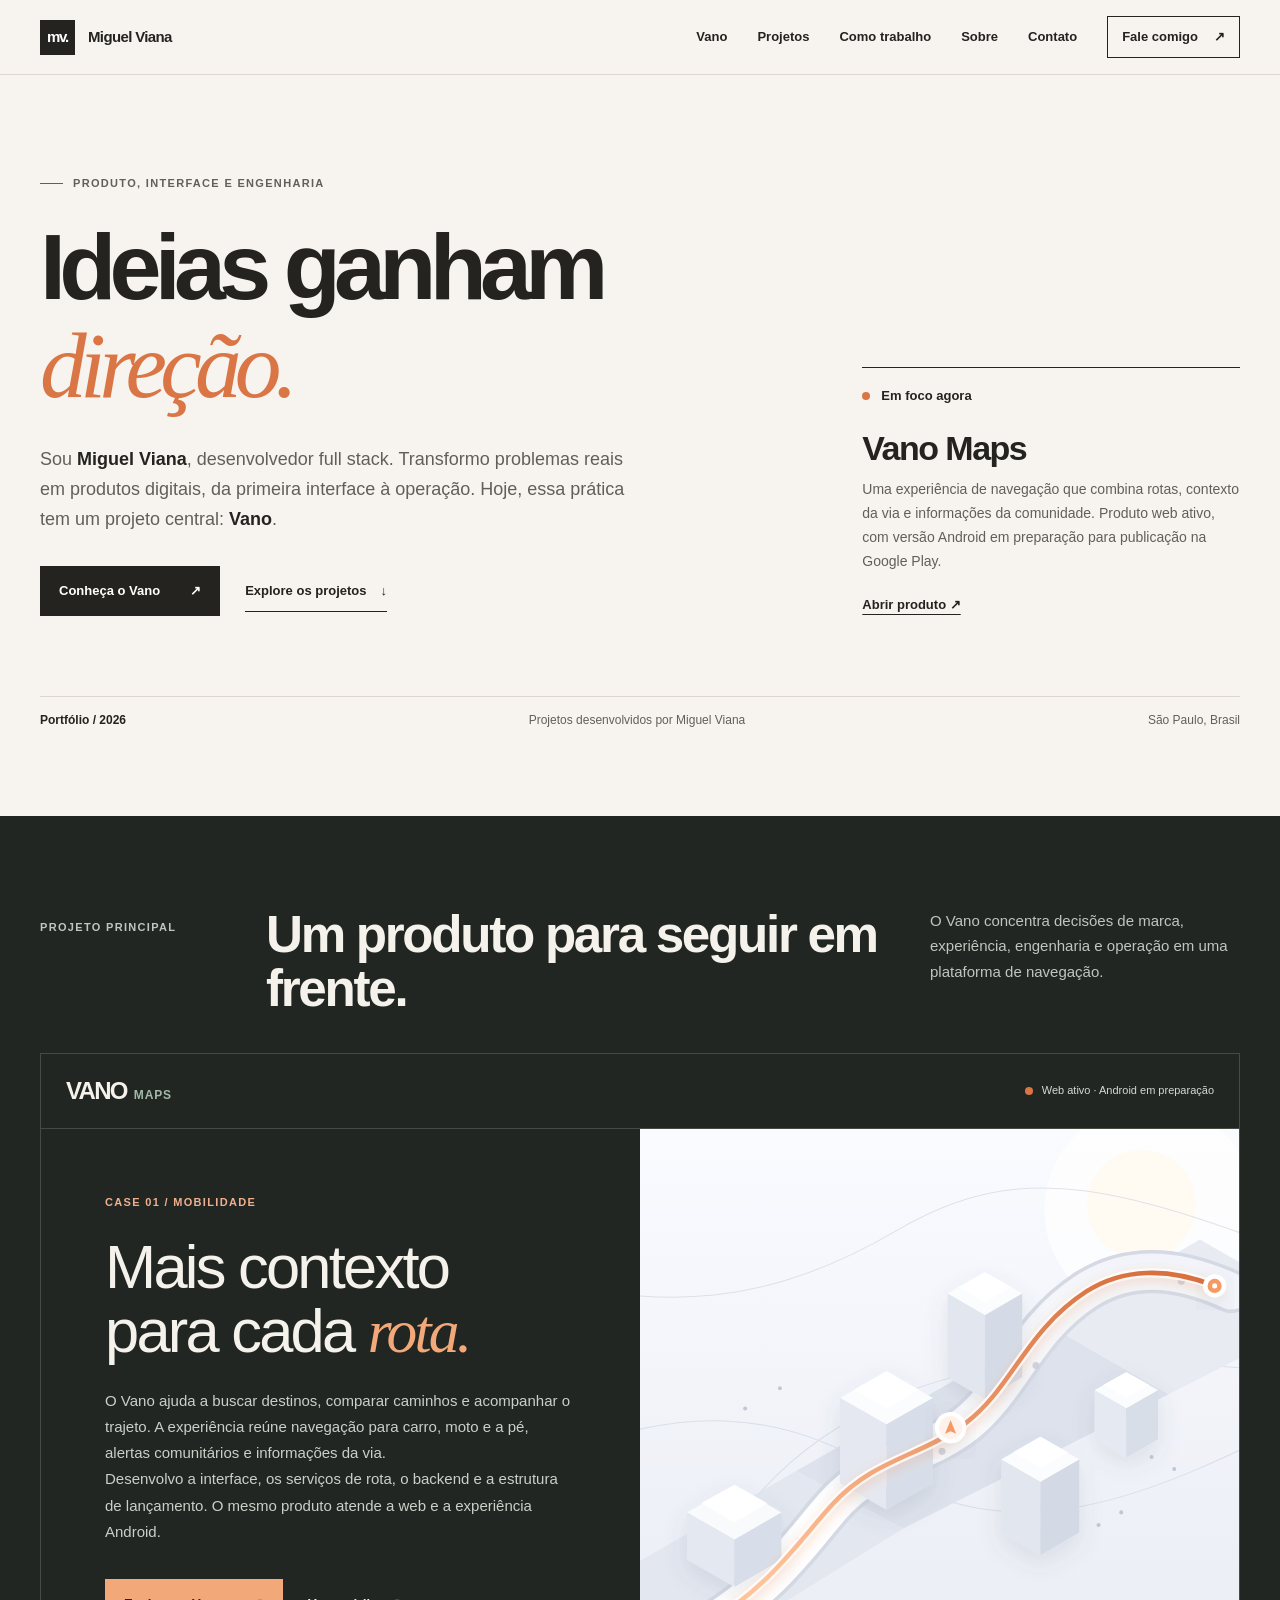
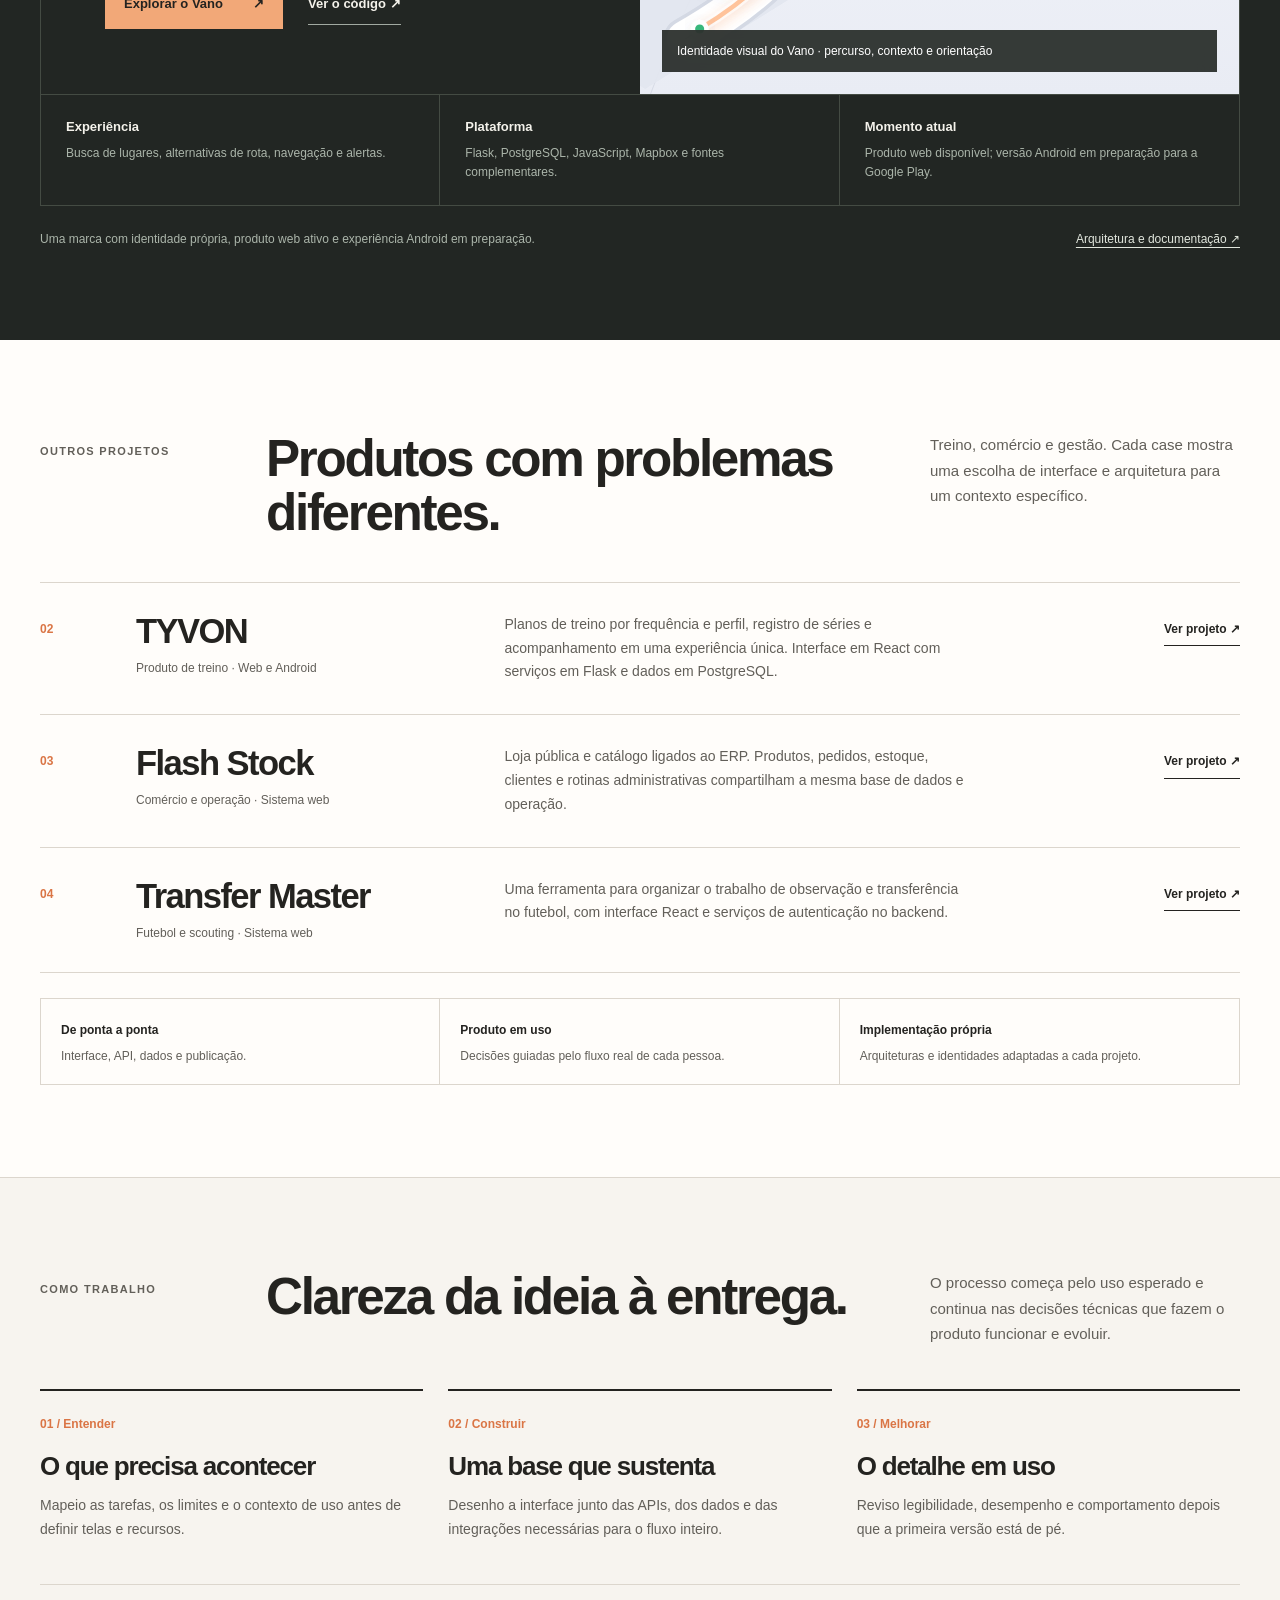
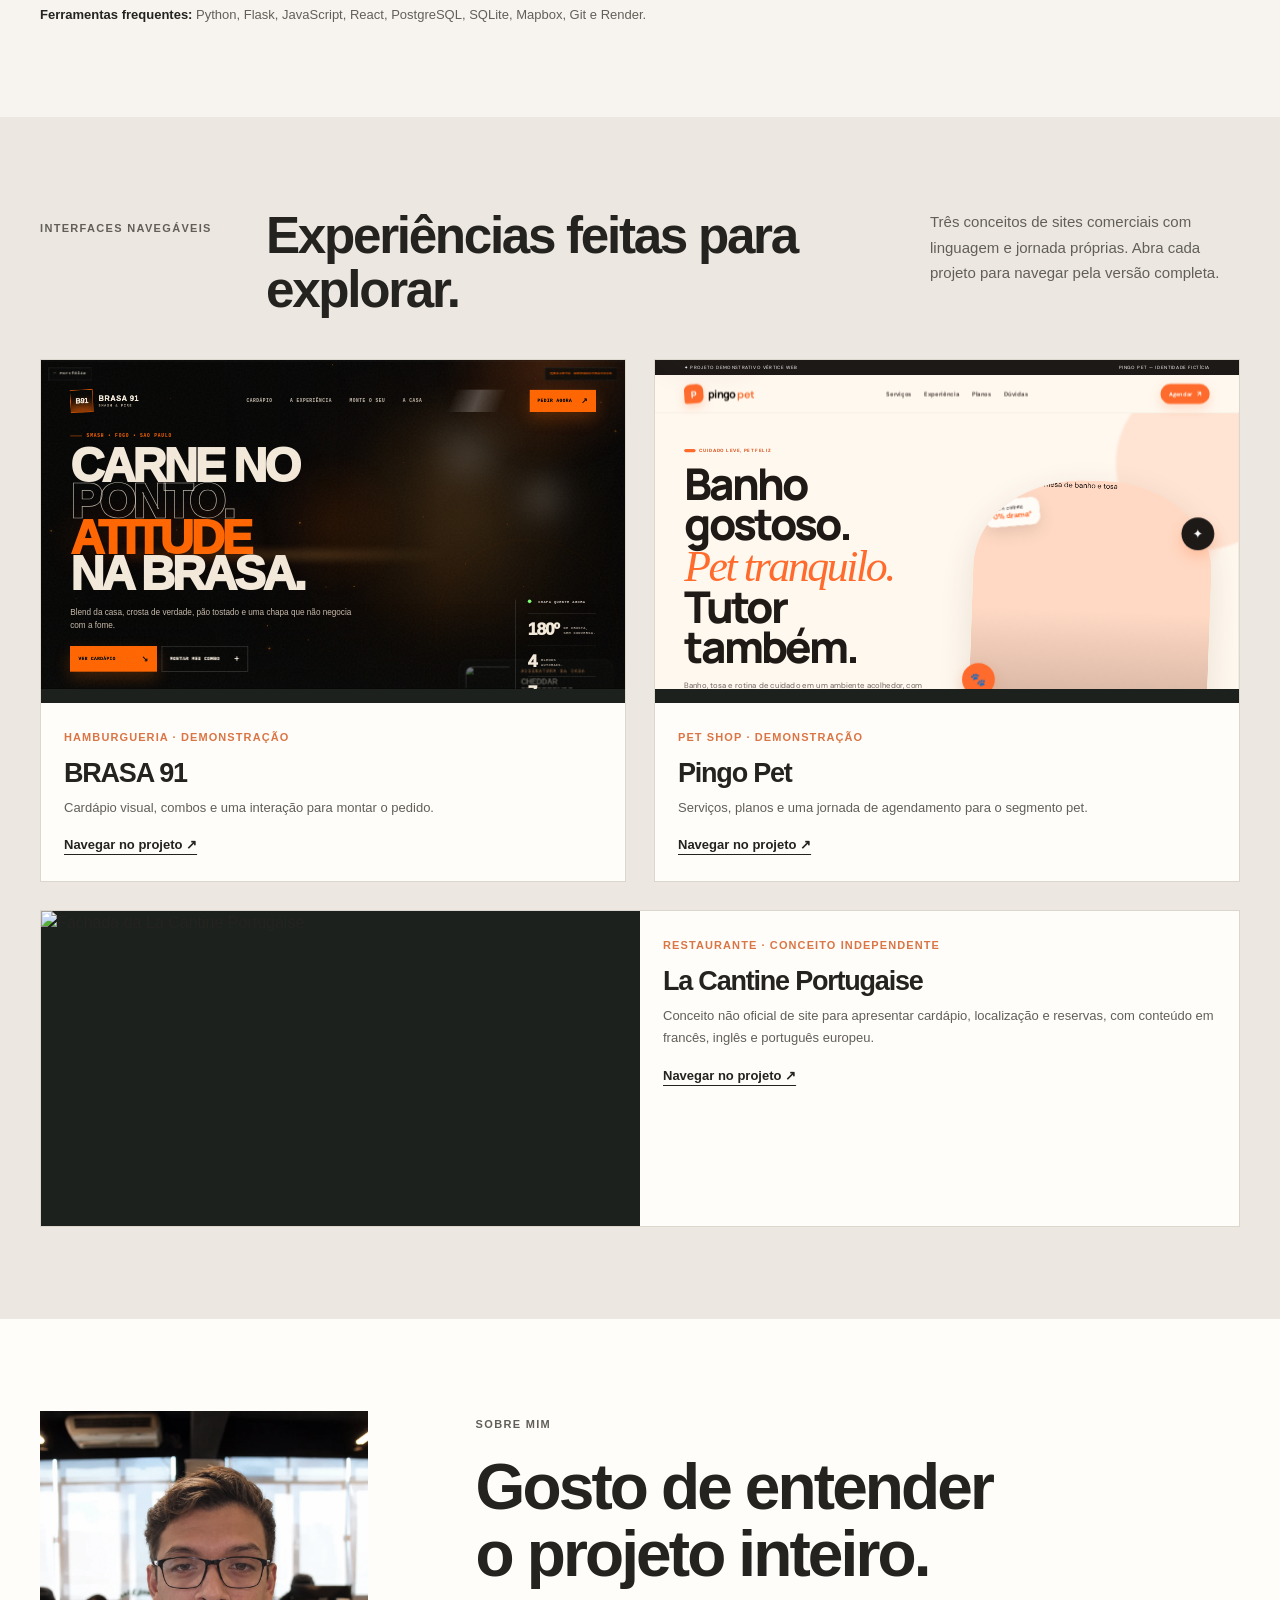
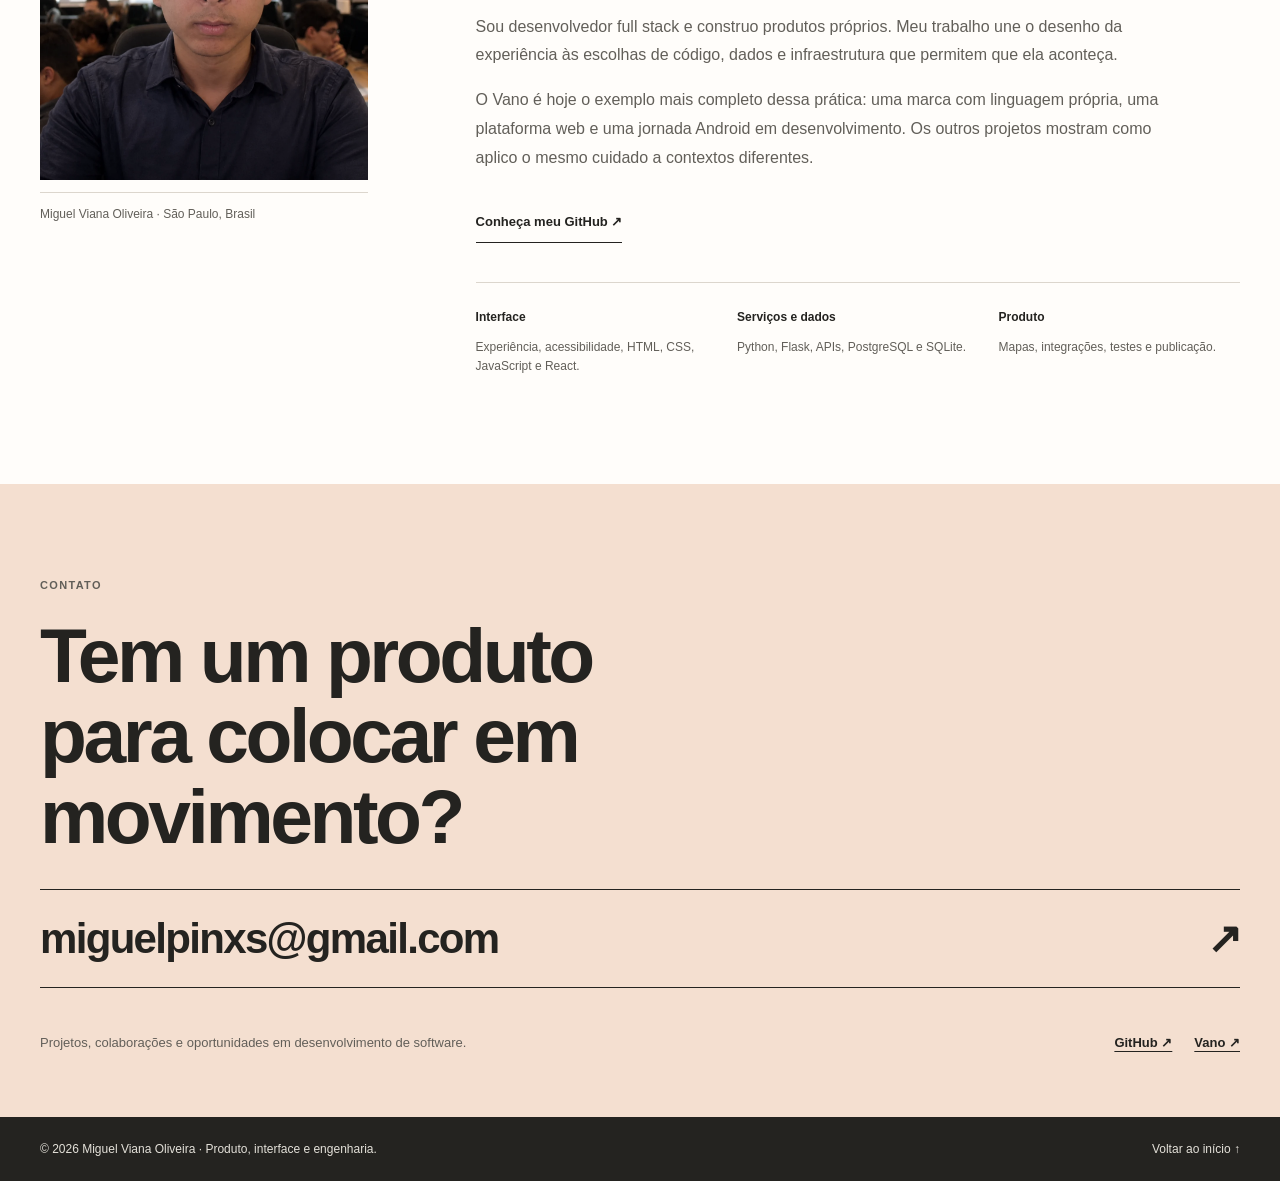
==== commit 65eab3fc: "Use verified portfolio URL until custom-domain TLS is fixed" ====
--- a/index.html
+++ b/index.html
@@ -9,9 +9,9 @@
   <meta property="og:locale" content="pt_BR">
   <meta property="og:title" content="Miguel Viana — produtos digitais com direção">
   <meta property="og:description" content="Vano e outros projetos de produto, interface e engenharia desenvolvidos por Miguel Viana.">
-  <meta property="og:url" content="https://devmiguel.online/">
-  <meta property="og:image" content="https://devmiguel.online/assets/profile.webp">
-  <link rel="canonical" href="https://devmiguel.online/">
+  <meta property="og:url" content="http://devmiguel.online/">
+  <meta property="og:image" content="http://devmiguel.online/assets/profile.webp">
+  <link rel="canonical" href="http://devmiguel.online/">
   <title>Miguel Viana — produtos digitais com direção</title>
   <style>
     :root{--paper:#f7f4ef;--white:#fffdfa;--ink:#242320;--muted:#625f59;--line:#dcd6cd;--orange:#da7545;--orange-soft:#f4dfd0;--dark:#222623;--dark-line:#444b43;--green:#a3b9a8;--max:1200px}
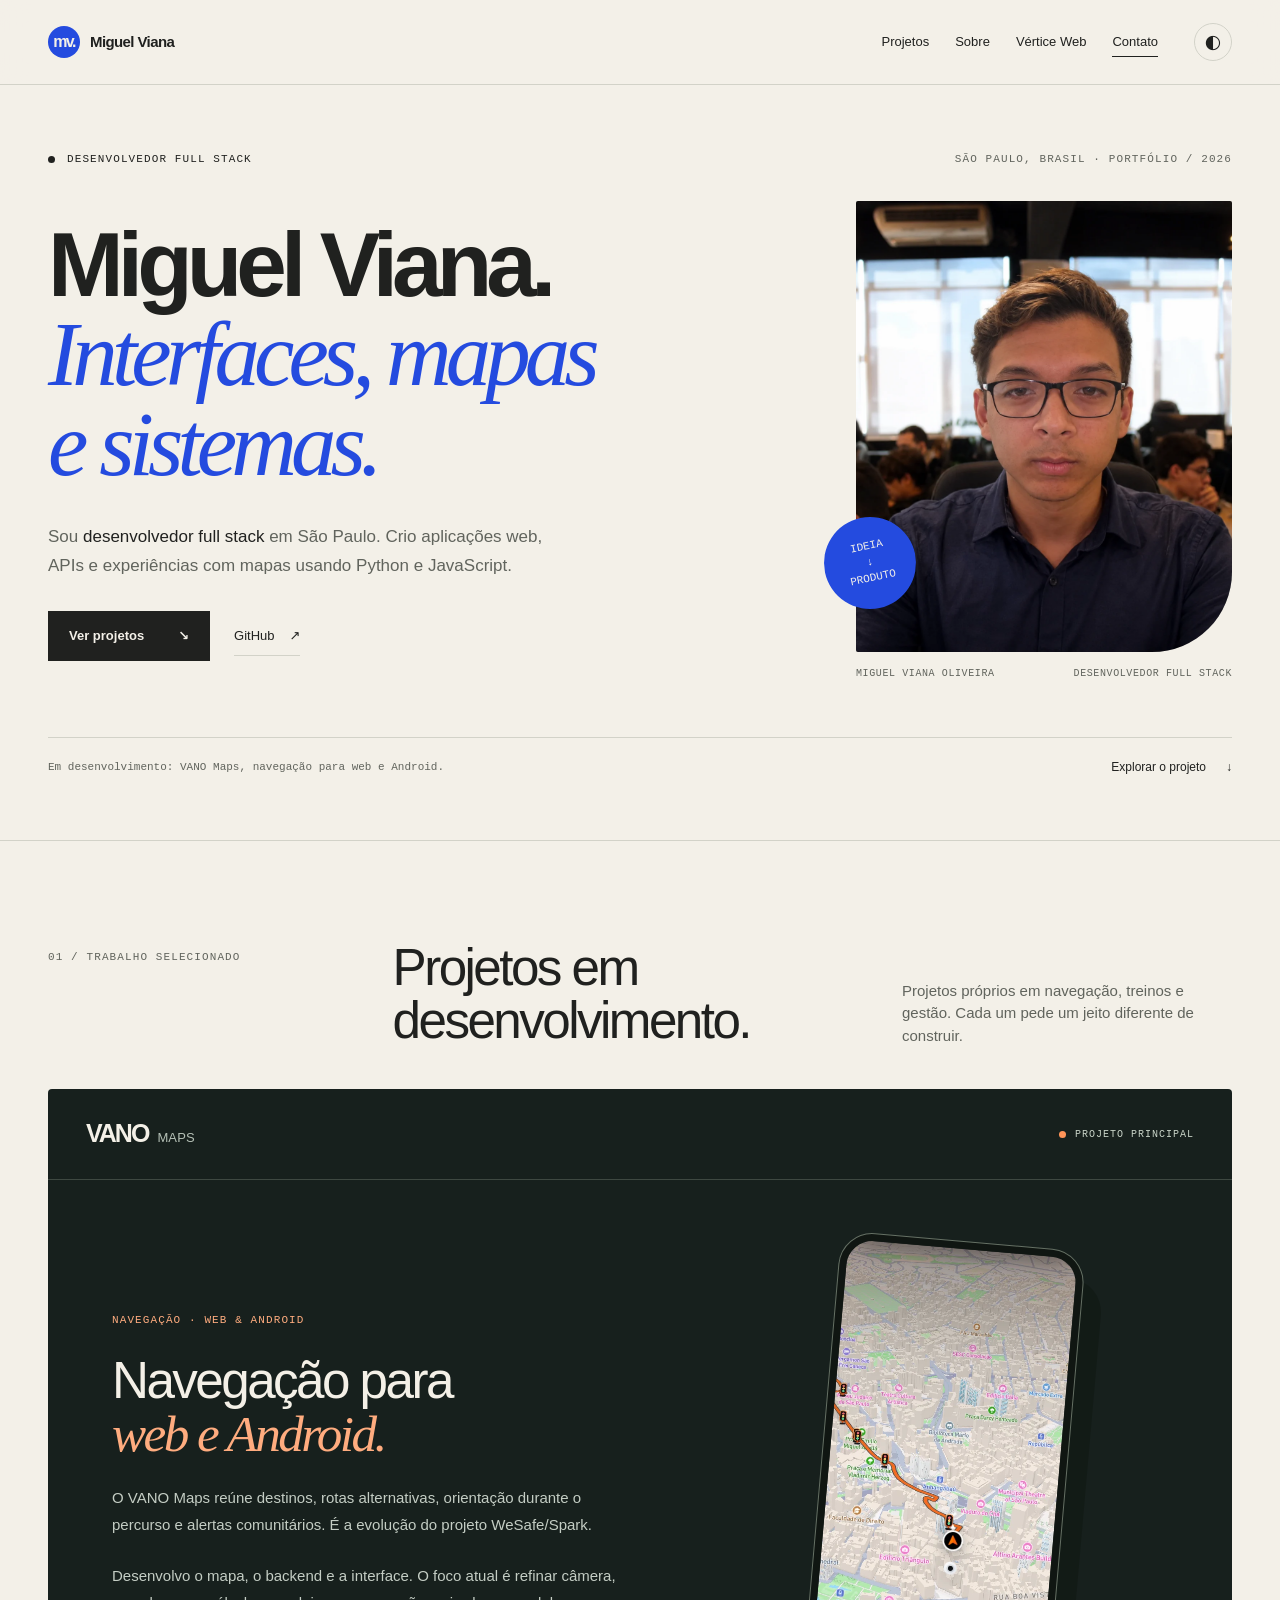
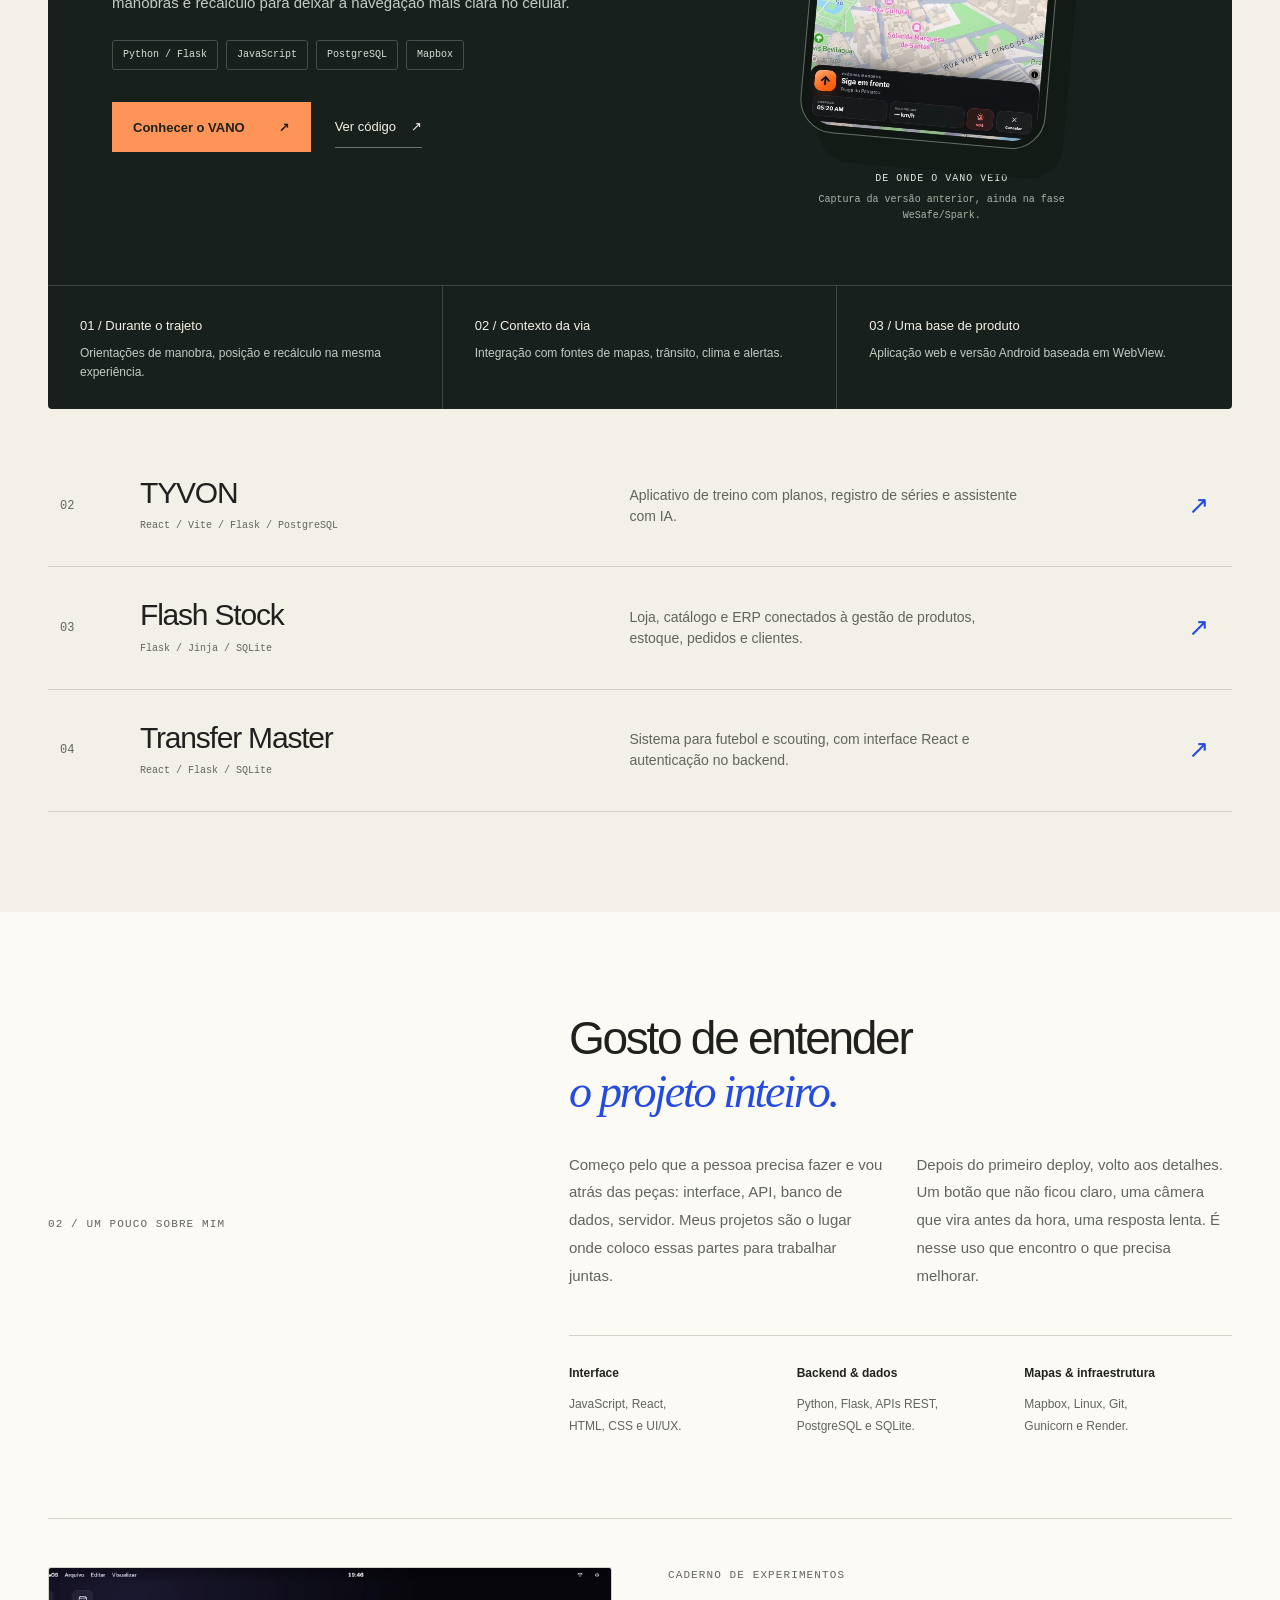
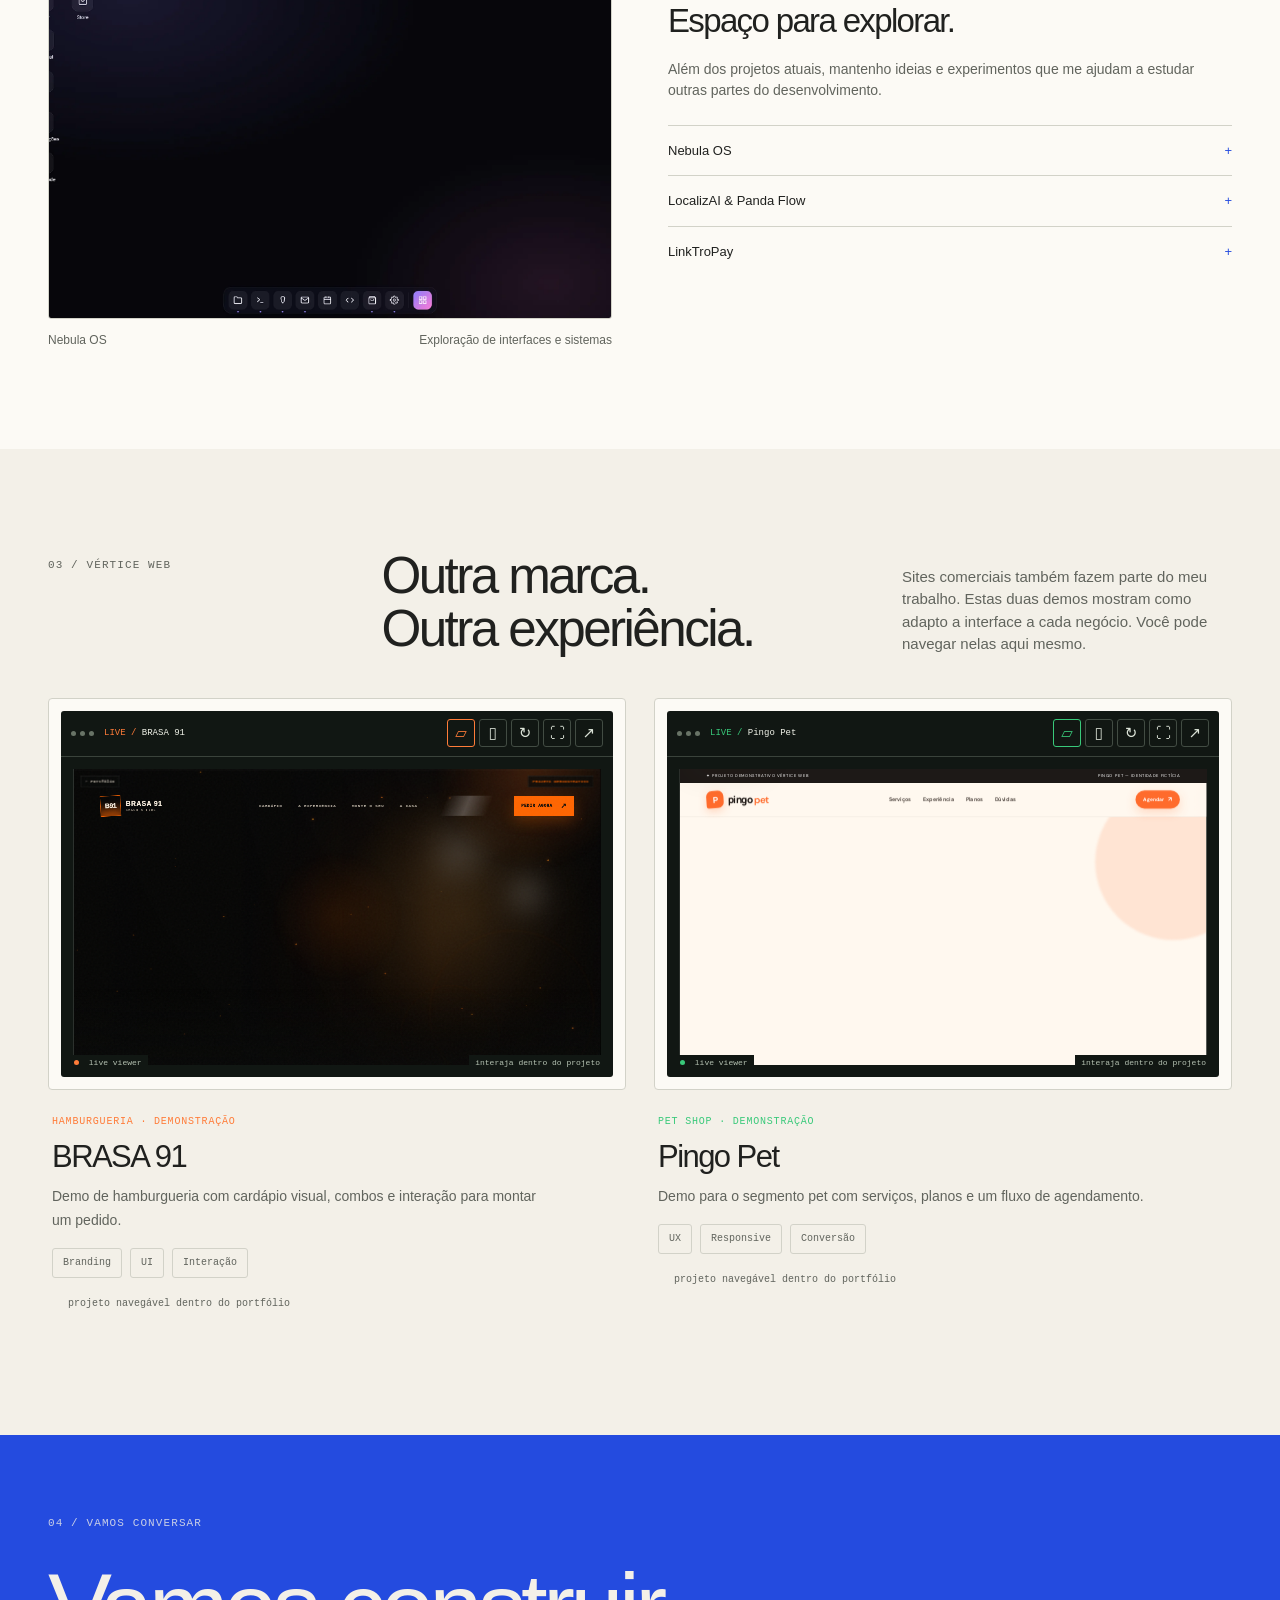
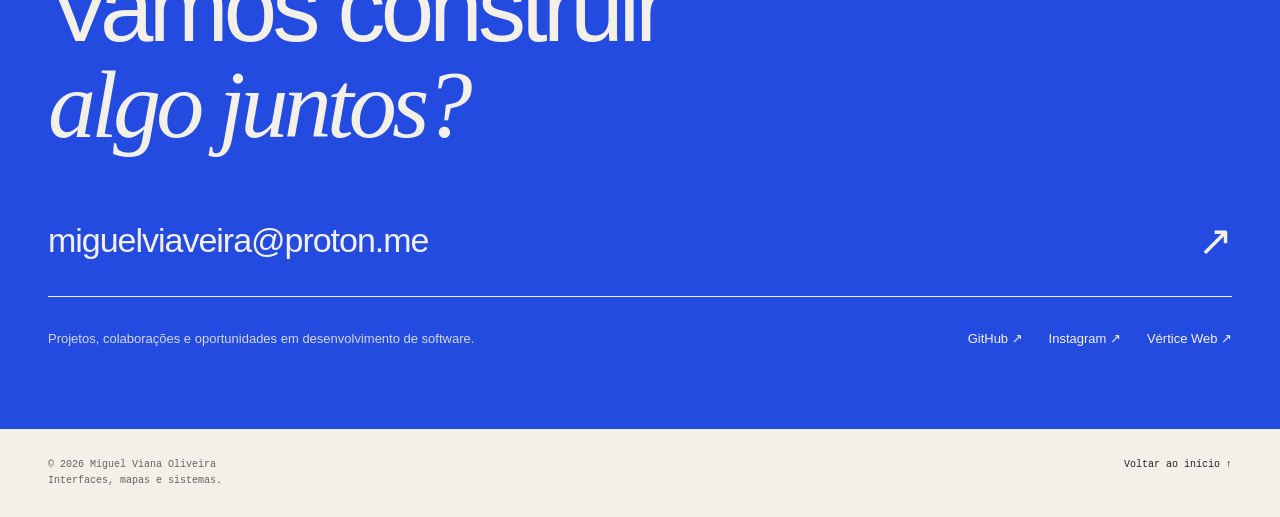
==== commit 8df1039a: "Restore previous portfolio site" ====
--- a/index.html
+++ b/index.html
@@ -1,109 +1,237 @@
 <!doctype html>
-<html lang="pt-BR">
+<html lang="pt-BR" data-theme="light">
 <head>
-  <meta charset="utf-8">
-  <meta name="viewport" content="width=device-width, initial-scale=1, viewport-fit=cover">
-  <meta name="theme-color" content="#f7f4ef">
-  <meta name="description" content="Portfólio de Miguel Viana. Conheça o Vano, produto de navegação em preparação para Android, e projetos de software, interfaces e sistemas web.">
-  <meta property="og:type" content="website">
-  <meta property="og:locale" content="pt_BR">
-  <meta property="og:title" content="Miguel Viana — produtos digitais com direção">
-  <meta property="og:description" content="Vano e outros projetos de produto, interface e engenharia desenvolvidos por Miguel Viana.">
-  <meta property="og:url" content="http://devmiguel.online/">
-  <meta property="og:image" content="http://devmiguel.online/assets/profile.webp">
-  <link rel="canonical" href="http://devmiguel.online/">
-  <title>Miguel Viana — produtos digitais com direção</title>
-  <style>
-    :root{--paper:#f7f4ef;--white:#fffdfa;--ink:#242320;--muted:#625f59;--line:#dcd6cd;--orange:#da7545;--orange-soft:#f4dfd0;--dark:#222623;--dark-line:#444b43;--green:#a3b9a8;--max:1200px}
-    *{box-sizing:border-box}html{scroll-behavior:smooth;scroll-padding-top:86px}body{margin:0;background:var(--paper);color:var(--ink);font:16px/1.55 Arial,Helvetica,sans-serif;-webkit-font-smoothing:antialiased}a{color:inherit;text-decoration:none}button{font:inherit}img{max-width:100%;display:block}h1,h2,h3,p,figure{margin:0}h1,h2,h3{line-height:1.05;letter-spacing:-.045em}p{color:var(--muted)}:focus-visible{outline:3px solid var(--orange);outline-offset:4px}::selection{background:var(--orange-soft);color:var(--ink)}.wrap{width:min(calc(100% - 72px),var(--max));margin-inline:auto}.skip{position:absolute;top:-100px;left:24px;z-index:100;background:var(--ink);color:white;padding:12px 16px}.skip:focus{top:12px}
-    .site-header{position:sticky;top:0;z-index:50;background:rgba(247,244,239,.96);backdrop-filter:blur(12px);border-bottom:1px solid var(--line)}.header-inner{min-height:74px;display:flex;align-items:center;gap:30px}.identity{display:flex;align-items:center;gap:13px;margin-right:auto;font-weight:700;letter-spacing:-.04em}.identity-mark{width:35px;height:35px;background:var(--ink);color:white;display:grid;place-items:center;font-size:15px;letter-spacing:-.08em}.identity span:last-child{font-size:15px}.nav{display:flex;align-items:center;gap:30px;font-size:13px;font-weight:600}.nav a:hover,.footer a:hover{text-decoration:underline;text-underline-offset:5px}.header-contact{display:inline-flex;align-items:center;gap:16px;padding:10px 14px;border:1px solid var(--ink);font-size:13px;font-weight:600;white-space:nowrap}.header-contact:hover{background:var(--ink);color:white}.menu-toggle{display:none;border:1px solid var(--line);background:transparent;width:42px;height:42px;align-items:center;justify-content:center;font-size:22px}
-    .eyebrow{display:inline-flex;gap:10px;align-items:center;color:var(--muted);font-size:11px;font-weight:700;letter-spacing:.12em;text-transform:uppercase}.eyebrow .line{width:23px;height:1px;background:currentColor}.hero{padding:92px 0 86px}.hero-grid{display:grid;grid-template-columns:minmax(0,1.25fr) minmax(275px,.65fr);gap:8%;align-items:end}.hero h1{font-size:clamp(58px,7.3vw,106px);font-weight:600;max-width:850px;margin:26px 0 30px;letter-spacing:-.072em}.hero h1 em{font-family:Georgia,serif;font-weight:400;color:var(--orange);white-space:nowrap}.hero-lead{font-size:18px;line-height:1.65;max-width:610px}.hero-lead strong{font-weight:600;color:var(--ink)}.actions{display:flex;align-items:center;gap:25px;flex-wrap:wrap;margin-top:32px}.button{min-height:50px;display:inline-flex;align-items:center;justify-content:space-between;gap:30px;background:var(--ink);color:white;border:1px solid var(--ink);padding:12px 18px;font-size:13px;font-weight:700;transition:background .2s,color .2s}.button:hover{background:transparent;color:var(--ink)}.quiet-link{display:inline-flex;align-items:center;gap:14px;border-bottom:1px solid var(--ink);padding:10px 0;font-size:13px;font-weight:700}.quiet-link:hover{color:var(--orange);border-color:var(--orange)}.hero-aside{border-top:1px solid var(--ink);padding-top:18px;align-self:end}.hero-aside-head{display:flex;align-items:center;gap:11px;margin-bottom:25px}.hero-aside-head i,.status-dot{width:8px;height:8px;background:var(--orange);border-radius:50%;flex:none}.hero-aside-head b{font-size:13px}.hero-aside h2{font-size:34px;font-weight:600;margin-bottom:12px}.hero-aside p{font-size:14px;line-height:1.7}.hero-aside a{display:inline-block;margin-top:21px;font-size:13px;font-weight:700;text-decoration:underline;text-underline-offset:5px}.hero-rule{margin-top:80px;border-top:1px solid var(--line);display:flex;justify-content:space-between;gap:24px;padding-top:14px;color:var(--muted);font-size:12px}.hero-rule strong{color:var(--ink);font-weight:600}
-    .section{padding:92px 0}.section-intro{display:grid;grid-template-columns:190px 1fr minmax(220px,310px);gap:36px;align-items:start;margin-bottom:42px}.section-intro h2{font-size:clamp(38px,4vw,58px);font-weight:600;max-width:640px}.section-intro p{font-size:15px;line-height:1.7}.section-intro .eyebrow{padding-top:11px}.featured{background:var(--dark);color:#f4f2eb;overflow:hidden}.featured .section-intro{margin-bottom:38px}.featured .section-intro p,.featured .eyebrow{color:#bfc6be}.featured .section-intro h2{color:#f4f2eb}.vano-case{border:1px solid var(--dark-line)}.vano-topline{display:flex;align-items:center;justify-content:space-between;gap:20px;padding:18px 25px;border-bottom:1px solid var(--dark-line)}.vano-wordmark{font-size:24px;font-weight:800;letter-spacing:-.07em}.vano-wordmark span{font-size:12px;font-weight:600;letter-spacing:.07em;margin-left:7px;color:var(--green)}.vano-status{font-size:11px;display:flex;align-items:center;gap:9px;color:#d3d9d1}.vano-main{display:grid;grid-template-columns:1fr 1fr;min-height:510px}.vano-copy{padding:65px clamp(28px,5vw,64px);display:flex;flex-direction:column;align-items:flex-start}.vano-copy .eyebrow{color:#f0b08d}.vano-copy h3{font-size:clamp(42px,4.8vw,68px);font-weight:500;max-width:520px;margin:24px 0}.vano-copy h3 em{font-family:Georgia,serif;color:#f2a878;font-weight:400}.vano-copy p{color:#cad0c8;font-size:15px;line-height:1.75;max-width:490px}.vano-copy .case-actions{display:flex;gap:25px;align-items:center;flex-wrap:wrap;margin-top:auto;padding-top:34px}.vano-copy .button{background:#f2a878;border-color:#f2a878;color:#242320}.vano-copy .button:hover{background:transparent;color:#f2a878}.vano-copy .quiet-link{color:#f4f2eb;border-color:#a1a9a1}.vano-copy .quiet-link:hover{color:#f2a878;border-color:#f2a878}.vano-visual{position:relative;min-height:400px;background:#e8e9e7;overflow:hidden}.vano-visual img{width:100%;height:100%;object-fit:cover}.visual-caption{position:absolute;left:22px;right:22px;bottom:22px;background:rgba(34,38,35,.9);color:white;padding:12px 15px;font-size:12px;backdrop-filter:blur(8px)}.case-facts{display:grid;grid-template-columns:repeat(3,1fr);border-top:1px solid var(--dark-line)}.case-facts div{padding:22px 25px;border-right:1px solid var(--dark-line)}.case-facts div:last-child{border:0}.case-facts b{display:block;font-size:13px;font-weight:600;margin-bottom:7px}.case-facts p{font-size:12px;line-height:1.6;color:#abb5aa}.product-note{display:flex;justify-content:space-between;gap:25px;margin-top:24px;color:#abb5aa;font-size:12px}.product-note a{text-decoration:underline;text-underline-offset:4px;color:#e1e6dd}
-    .selected{background:var(--white)}.project-list{border-top:1px solid var(--line)}.project{display:grid;grid-template-columns:70px minmax(180px,.8fr) minmax(260px,1.4fr) 110px;gap:26px;align-items:start;padding:30px 0;border-bottom:1px solid var(--line)}.project-index{font-size:12px;color:var(--orange);font-weight:700;padding-top:7px}.project h3{font-size:clamp(27px,2.7vw,38px);font-weight:600}.project .project-type{font-size:12px;margin-top:10px;color:var(--muted)}.project p{font-size:14px;line-height:1.7;max-width:460px}.project a{justify-self:end;font-size:12px;font-weight:700;border-bottom:1px solid var(--ink);padding:7px 0;white-space:nowrap}.project a:hover{color:var(--orange);border-color:var(--orange)}.project-band{display:grid;grid-template-columns:repeat(3,1fr);margin-top:25px;border:1px solid var(--line)}.project-band div{padding:18px 20px;border-right:1px solid var(--line)}.project-band div:last-child{border:0}.project-band b{font-size:12px}.project-band p{font-size:12px;margin-top:5px;line-height:1.6}
-    .practice{border-top:1px solid var(--line)}.practice-grid{display:grid;grid-template-columns:repeat(3,1fr);gap:25px}.practice-item{border-top:2px solid var(--ink);padding-top:20px}.practice-item span{font-size:12px;color:var(--orange);font-weight:700}.practice-item h3{font-size:26px;font-weight:600;margin:17px 0 13px}.practice-item p{font-size:14px;line-height:1.75}.practice-foot{margin-top:42px;border-top:1px solid var(--line);padding-top:20px;color:var(--muted);font-size:13px}.practice-foot strong{color:var(--ink)}
-    .demos{background:#ece8e1}.demo-grid{display:grid;grid-template-columns:repeat(2,minmax(0,1fr));gap:28px}.demo{background:var(--white);border:1px solid var(--line)}.demo-preview{position:relative;aspect-ratio:1.7;overflow:hidden;background:#1c211d}.demo-preview iframe{width:1280px;height:720px;border:0;transform:scale(var(--preview-scale,.42));transform-origin:top left;pointer-events:none}.demo-preview img{width:100%;height:100%;object-fit:cover}.demo-preview a{position:absolute;inset:0;z-index:2;display:block}.demo-preview a:focus-visible{outline:4px solid var(--orange);outline-offset:-4px}.demo-info{padding:21px 23px 24px}.demo-info span{font-size:11px;font-weight:700;color:var(--orange);text-transform:uppercase;letter-spacing:.1em}.demo-info h3{font-size:27px;font-weight:600;margin:10px 0}.demo-info p{font-size:13px;line-height:1.7}.demo-info a{display:inline-block;margin-top:16px;font-size:13px;font-weight:700;text-decoration:underline;text-underline-offset:5px}.demo:last-child:nth-child(odd){grid-column:1/-1;display:grid;grid-template-columns:1fr 1fr}.demo:last-child:nth-child(odd) .demo-preview{aspect-ratio:1.9}
-    .about{background:var(--white)}.about-grid{display:grid;grid-template-columns:minmax(210px,.6fr) minmax(0,1.4fr);gap:9%;align-items:start}.portrait{max-width:360px}.portrait img{width:100%;aspect-ratio:4/4.5;object-fit:cover;object-position:50% 30%;filter:grayscale(.25)}.portrait figcaption{border-top:1px solid var(--line);padding-top:12px;margin-top:12px;font-size:12px;color:var(--muted)}.about h2{font-size:clamp(40px,5vw,68px);font-weight:600;margin:18px 0 24px}.about p{font-size:16px;line-height:1.8;max-width:720px;margin-bottom:16px}.about .quiet-link{margin-top:13px}.about-skills{display:grid;grid-template-columns:repeat(3,1fr);gap:20px;margin-top:39px;padding-top:21px;border-top:1px solid var(--line)}.about-skills b{font-size:12px}.about-skills p{font-size:12px;line-height:1.6;margin-top:9px}
-    .contact{background:var(--orange-soft);padding:88px 0 64px}.contact h2{font-size:clamp(43px,6vw,83px);font-weight:600;max-width:900px;margin:18px 0 32px}.email{display:flex;align-items:center;justify-content:space-between;gap:25px;border-top:1px solid var(--ink);border-bottom:1px solid var(--ink);padding:16px 0;font-size:clamp(20px,3.4vw,42px);font-weight:600;letter-spacing:-.04em;overflow-wrap:anywhere}.email:hover{color:#8b3f1c}.contact-foot{display:flex;align-items:end;justify-content:space-between;gap:30px;margin-top:45px}.contact-foot p{font-size:13px;max-width:450px}.socials{display:flex;flex-wrap:wrap;gap:22px;font-size:13px;font-weight:700}.socials a{text-decoration:underline;text-underline-offset:4px}.footer{background:var(--ink);color:#e4e1d9;padding:23px 0}.footer-inner{display:flex;justify-content:space-between;gap:25px;font-size:12px}.footer a{white-space:nowrap}
-    @media(max-width:900px){.wrap{width:min(calc(100% - 44px),var(--max))}.nav{gap:18px}.hero-grid{gap:5%}.section-intro{grid-template-columns:1fr 1fr;gap:18px}.section-intro .eyebrow{grid-column:1/-1;padding:0}.section-intro h2{grid-column:1}.section-intro p{grid-column:2}.vano-main{grid-template-columns:1fr 1fr}.vano-copy{padding:40px 28px}.project{grid-template-columns:40px 1fr 1.2fr;gap:20px}.project a{grid-column:3;justify-self:start}.project p{grid-column:3;grid-row:1/3}}
-    @media(max-width:680px){html{scroll-padding-top:65px}.wrap{width:min(calc(100% - 36px),var(--max))}.header-inner{min-height:64px;gap:12px}.identity span:last-child{font-size:14px}.header-contact{display:none}.menu-toggle{display:flex}.nav{display:none;position:absolute;left:0;right:0;top:64px;background:var(--paper);border-bottom:1px solid var(--line);padding:20px 18px;flex-direction:column;align-items:stretch;gap:0}.nav.open{display:flex}.nav a{padding:13px 0;border-bottom:1px solid var(--line)}.hero{padding:67px 0 56px}.hero-grid{display:block}.hero h1{font-size:clamp(54px,13vw,83px);margin:22px 0 23px}.hero h1 em{white-space:normal}.hero-lead{font-size:16px}.hero-aside{margin-top:65px}.hero-aside h2{font-size:30px}.hero-rule{margin-top:48px}.hero-rule span:last-child{display:none}.section{padding:65px 0}.section-intro{display:block;margin-bottom:28px}.section-intro h2{font-size:39px;margin:15px 0}.section-intro p{font-size:14px}.vano-topline{padding:15px 18px}.vano-wordmark{font-size:21px}.vano-main{display:flex;flex-direction:column}.vano-copy{padding:39px 22px}.vano-copy h3{font-size:45px}.vano-copy .case-actions{margin-top:5px}.vano-visual{min-height:0;aspect-ratio:1.05}.case-facts{display:block}.case-facts div{border-right:0;border-bottom:1px solid var(--dark-line);padding:17px 22px}.case-facts div:last-child{border:0}.product-note{display:block}.product-note a{display:inline-block;margin-top:8px}.project{grid-template-columns:36px 1fr;gap:12px 15px;padding:23px 0}.project h3{font-size:29px}.project p,.project a{grid-column:2;grid-row:auto}.project a{justify-self:start}.project-band{display:block}.project-band div{border-right:0;border-bottom:1px solid var(--line)}.project-band div:last-child{border:0}.practice-grid{display:block}.practice-item{margin-bottom:32px}.demo-grid{display:block}.demo+.demo{margin-top:24px}.demo-preview{aspect-ratio:1.5}.demo:last-child:nth-child(odd){display:block}.demo:last-child:nth-child(odd) .demo-preview{aspect-ratio:1.5}.about-grid{display:flex;flex-direction:column;gap:31px}.portrait{max-width:250px}.about h2{font-size:44px}.about p{font-size:15px}.about-skills{grid-template-columns:1fr 1fr}.contact{padding:64px 0 48px}.contact h2{font-size:46px}.contact-foot{display:block}.socials{margin-top:25px}.footer-inner{display:block}.footer a{display:inline-block;margin-top:12px}}
-    @media(prefers-reduced-motion:reduce){html{scroll-behavior:auto}.button{transition:none}}
-  </style>
+<meta charset="utf-8">
+<meta name="viewport" content="width=device-width,initial-scale=1,viewport-fit=cover">
+<meta name="theme-color" content="#f3f0e8">
+<meta name="description" content="Miguel Viana Oliveira, desenvolvedor full stack em São Paulo. Conheça VANO Maps, TYVON, Flash Stock e meus projetos de interfaces, mapas e sistemas web.">
+<meta property="og:type" content="website">
+<meta property="og:locale" content="pt_BR">
+<meta property="og:title" content="Miguel Viana — Interfaces, mapas e sistemas">
+<meta property="og:description" content="Desenvolvimento full stack, do primeiro desenho ao produto em uso. Conheça meus projetos.">
+<meta property="og:url" content="https://devmiguel.online/">
+<meta property="og:image" content="https://devmiguel.online/assets/profile.webp">
+<link rel="canonical" href="https://devmiguel.online/">
+<title>Miguel Viana — Interfaces, mapas e sistemas</title>
+<style>
+:root{--bg:#f3f0e8;--paper:#fcfaf5;--ink:#20211f;--muted:#61645d;--line:#d2d2c8;--blue:#244bdf;--blue-soft:#e6eaff;--orange:#ff9458;--nav:rgba(243,240,232,.94);--max:1280px;--font:Arial,Helvetica,system-ui,sans-serif;--mono:ui-monospace,SFMono-Regular,Consolas,monospace}
+html[data-theme=dark]{--bg:#171a18;--paper:#202420;--ink:#f1f1e8;--muted:#b2b8ad;--line:#3d453c;--blue:#a3b6ff;--blue-soft:#293449;--nav:rgba(23,26,24,.94)}
+*{box-sizing:border-box}[hidden]{display:none!important}html{scroll-behavior:smooth;scroll-padding-top:100px}body{margin:0;background:var(--bg);color:var(--ink);font-family:var(--font);line-height:1.5;-webkit-font-smoothing:antialiased}body,button,a{ -webkit-tap-highlight-color:transparent}::selection{background:#244bdf;color:white}a{color:inherit;text-decoration:none}button{font:inherit;color:inherit}button,a{touch-action:manipulation}button{cursor:pointer}img{display:block;max-width:100%;height:auto}a:focus-visible,button:focus-visible,summary:focus-visible{outline:3px solid var(--blue);outline-offset:5px}svg{display:block}h1,h2,h3,p{margin:0}h1,h2,h3{line-height:1.04;letter-spacing:-.05em}p{color:var(--muted)}.wrap{width:min(calc(100% - 96px),var(--max));margin-inline:auto}.mono,.eyebrow{font:11px/1.6 var(--mono);letter-spacing:.1em;text-transform:uppercase}.eyebrow{display:flex;gap:12px;align-items:center}.dot{width:7px;height:7px;display:inline-block;background:currentColor;border-radius:50%;flex-shrink:0}.skip{position:fixed;left:20px;top:-80px;padding:12px;background:var(--ink);color:var(--bg);z-index:100}.skip:focus{top:16px}.progress{height:2px;background:var(--blue);position:fixed;inset:0 0 auto;z-index:70;transform:scaleX(0);transform-origin:left}.nav{position:sticky;top:0;z-index:60;background:var(--nav);backdrop-filter:blur(14px);border-bottom:1px solid var(--line)}.nav-inner{min-height:84px;display:flex;align-items:center;gap:36px}.brand{display:flex;align-items:center;gap:10px;margin-right:auto;font-size:15px;font-weight:700;letter-spacing:-.04em}.brand-mark{width:32px;height:32px;background:var(--blue);color:var(--bg);display:grid;place-items:center;border-radius:50%;font-size:16px;letter-spacing:-.1em}.nav-links{display:flex;gap:26px;font-size:13px}.nav-links a{position:relative;padding-block:8px}.nav-links a:after{content:'';position:absolute;left:0;right:100%;bottom:3px;height:1px;background:currentColor;transition:right .2s}.nav-links a:hover:after,.nav-links a[aria-current=true]:after{right:0}.nav-tools{display:flex;gap:8px}.icon-btn{display:grid;place-items:center;border:1px solid var(--line);background:none;width:38px;height:38px;border-radius:50%}.theme-symbol{font-size:19px}.menu-btn{display:none}.hero{padding-block:66px 64px}.hero-top{display:flex;justify-content:space-between;gap:20px;padding-bottom:32px}.hero-top .mono{color:var(--muted)}.hero-grid{display:grid;grid-template-columns:minmax(0,1.35fr) minmax(0,.7fr);gap:7%;align-items:center}.hero h1{font-size:clamp(60px,7.1vw,102px);font-weight:600;line-height:.98;letter-spacing:-.065em}.hero h1 em{font-family:Georgia,'Times New Roman',serif;font-weight:400;letter-spacing:-.065em;color:var(--blue)}.hero-copy>p{max-width:500px;margin-top:32px;font-size:17px;line-height:1.75}.hero-copy>p strong{color:var(--ink);font-weight:500}.hero-actions{display:flex;align-items:center;gap:24px;margin-top:30px;flex-wrap:wrap}.button{display:inline-flex;align-items:center;justify-content:space-between;gap:34px;min-height:50px;padding:13px 20px;font-size:13px;font-weight:600;border:1px solid var(--ink);background:var(--ink);color:var(--bg);transition:transform .2s,background .2s}.button:hover{transform:translateY(-3px)}.text-link{font-size:13px;display:inline-flex;gap:15px;align-items:center;border-bottom:1px solid var(--line);padding:10px 0}.text-link:hover{border-color:currentColor}.portrait{margin:0;position:relative}.portrait-photo{overflow:hidden;background:#c6c5bd;border-radius:2px 2px 80px 2px;aspect-ratio:4/4.8}.portrait img{width:100%;height:100%;object-fit:cover;object-position:50% 35%}.portrait figcaption{display:flex;justify-content:space-between;gap:10px;margin-top:14px;font:10px/1.5 var(--mono);text-transform:uppercase;letter-spacing:.06em;color:var(--muted)}.portrait-stamp{position:absolute;bottom:72px;left:-32px;width:92px;height:92px;display:grid;place-content:center;background:var(--blue);color:var(--bg);border-radius:50%;text-align:center;font:11px/1.45 var(--mono);transform:rotate(-12deg)}.hero-bottom{display:flex;gap:24px;align-items:center;justify-content:space-between;margin-top:56px;padding-top:20px;border-top:1px solid var(--line)}.hero-bottom p{font:11px/1.5 var(--mono)}.hero-bottom a{font-size:12px;display:flex;gap:20px}.section{padding-block:100px}.section-head{display:flex;justify-content:space-between;align-items:flex-start;gap:40px;margin-bottom:42px}.section-head h2{font-size:clamp(38px,4vw,58px);font-weight:500;max-width:660px}.section-head .eyebrow{min-width:185px;margin-top:8px;color:var(--muted)}.section-head>p{max-width:330px;align-self:end;font-size:15px}.work{border-top:1px solid var(--line)}.vano{background:#17201d;color:#f4f0e7;border-radius:4px;overflow:hidden}.vano-bar{display:flex;justify-content:space-between;gap:20px;padding:26px 38px;border-bottom:1px solid #3e4841}.vano-wordmark{font-size:25px;letter-spacing:-.08em;font-weight:800}.vano-wordmark span{font-weight:400;letter-spacing:.01em;font-size:13px;margin-left:9px;color:#b5c0b6}.project-state{display:flex;align-items:center;gap:9px;font:10px var(--mono);text-transform:uppercase;letter-spacing:.1em;color:#c9d4c8}.project-state .dot{color:var(--orange)}.vano-grid{display:grid;grid-template-columns:1.1fr .9fr;gap:50px;padding:60px 64px}.vano-copy{align-self:center}.vano-copy .eyebrow{color:#ffac7f;margin-bottom:24px}.vano h3{font-size:clamp(40px,4vw,60px);font-weight:500;max-width:520px}.vano h3 em{font-family:Georgia,serif;font-weight:400;color:#ffac7f}.vano p{color:#c4cdc4;font-size:15px;line-height:1.8;max-width:510px;margin-top:24px}.tags{display:flex;gap:8px;flex-wrap:wrap;margin-top:24px}.tags span{font:10px/1.4 var(--mono);padding:7px 10px;border:1px solid var(--line);border-radius:3px;color:var(--muted)}.vano .tags span{border-color:#465149;color:#d9e0d6}.vano-actions{display:flex;gap:24px;align-items:center;flex-wrap:wrap;margin-top:32px}.vano .button{background:var(--orange);border-color:var(--orange);color:#1b211b}.vano .text-link{border-color:#68776a}.map-archive{margin:0;align-self:center;position:relative;display:grid;justify-items:center}.phone{width:min(100%,246px);padding:7px;background:#101612;border:1px solid #657064;border-radius:34px;box-shadow:20px 28px 0 #0e171180;transform:rotate(5deg);transition:transform .5s}.phone:hover{transform:rotate(0deg)}.phone img{border-radius:26px;width:100%;aspect-ratio:9/19;object-fit:cover;object-position:top}.archive-caption{margin-top:30px;color:#a9b6a8;max-width:290px;text-align:center;font:10px/1.65 var(--mono)}.archive-caption b{display:block;color:#e1e7dc;font-weight:400;letter-spacing:.1em;text-transform:uppercase;margin-bottom:4px}.case-details{display:grid;grid-template-columns:repeat(3,1fr);border-top:1px solid #3e4841}.case-details div{padding:27px 32px;border-right:1px solid #3e4841}.case-details div:last-child{border:0}.case-details b{font-size:13px;font-weight:500}.case-details p{font-size:12px;margin-top:7px;line-height:1.6}.project-list{margin-top:36px}.project-row{display:grid;grid-template-columns:52px 1fr 1.15fr 32px;gap:28px;align-items:center;padding:32px 12px;border-bottom:1px solid var(--line);transition:background .2s,padding .25s}.project-row:hover{background:var(--paper);padding-inline:20px}.project-row .number{font:12px var(--mono);color:var(--muted)}.project-row h3{font-size:30px;font-weight:500;letter-spacing:-.04em}.project-row small{display:block;color:var(--muted);font:10px/1.6 var(--mono);margin-top:10px}.project-row p{font-size:14px;max-width:400px}.row-arrow{font-size:25px;color:var(--blue);transition:transform .2s}.project-row:hover .row-arrow{transform:translate(3px,-3px)}.about{background:var(--paper)}.about-grid{display:grid;grid-template-columns:1fr 1.6fr;gap:9%}.about-grid .eyebrow{color:var(--muted)}.about-copy h2{font-size:clamp(35px,3.6vw,53px);font-weight:500;line-height:1.15}.about-copy h2 em{font-family:Georgia,serif;font-weight:400;color:var(--blue)}.about-text{display:grid;grid-template-columns:1fr 1fr;gap:32px;margin-top:32px}.about-text p{font-size:15px;line-height:1.85}.toolbox{display:grid;grid-template-columns:repeat(3,1fr);gap:20px;margin-top:46px;border-top:1px solid var(--line);padding-top:24px}.toolbox b{font-size:12px;font-weight:600}.toolbox p{font-size:12px;line-height:1.8;margin-top:10px}.experiments{display:grid;grid-template-columns:1fr 1fr;gap:56px;margin-top:80px;padding-top:48px;border-top:1px solid var(--line)}.nebula{margin:0}.nebula img{width:100%;aspect-ratio:16/10;object-fit:cover;border:1px solid var(--line);border-radius:3px}.nebula figcaption{display:flex;justify-content:space-between;gap:20px;margin-top:12px;font-size:12px;color:var(--muted)}.experiments h3{font-size:33px;font-weight:500;margin-bottom:20px}.experiments>div>p{font-size:14px}.experiment-list{margin-top:24px}.experiment-list details{border-top:1px solid var(--line);padding-block:15px}.experiment-list summary{cursor:pointer;display:flex;justify-content:space-between;font-size:13px;list-style:none}.experiment-list summary::-webkit-details-marker{display:none}.experiment-list summary:after{content:'+';color:var(--blue)}.experiment-list details[open] summary:after{content:'−'}.experiment-list p{font-size:13px;margin-top:12px;max-width:450px}.commercial .section-head h2{max-width:540px}.client-grid{display:grid;grid-template-columns:1fr 1fr;gap:28px}.client-card{min-width:0}.client-preview{border:1px solid var(--line);background:var(--paper);padding:12px;border-radius:4px}.live-viewer{width:100%;overflow:hidden;background:#111713;color:#f1f3e9;border-radius:3px;--viewer-accent:#ff7c39}.live-toolbar{display:flex;align-items:center;gap:10px;padding:10px;border-bottom:1px solid #3a433b;height:46px}.live-dots{display:flex;gap:4px}.live-dots i{width:5px;height:5px;border-radius:50%;background:#687366}.live-url{font:9px var(--mono);margin-right:auto}.live-url b{color:var(--viewer-accent);font-weight:400}.live-controls{display:flex;gap:4px}.live-controls button,.live-controls a{width:28px;height:28px;display:grid;place-items:center;border:1px solid #424c43;border-radius:3px;background:none;color:#dce4d8;font-size:15px}.live-controls button:hover,.live-controls a:hover,.live-controls button.active{border-color:var(--viewer-accent);color:var(--viewer-accent)}.live-canvas{position:relative;height:320px;overflow:hidden;display:grid;place-items:center}.live-screen{position:absolute;left:50%;top:50%;width:calc(var(--screen-w,1280)*1px);height:calc(var(--screen-h,720)*1px);transform:translate(-50%,-50%) scale(var(--screen-scale,.35));transform-origin:center;overflow:hidden;background:white;transition:width .3s,height .3s}.live-screen iframe{width:100%;height:100%;border:0;position:relative;z-index:1;background:white}.live-loader{position:absolute;inset:0;display:grid;place-items:center;color:#222;font:28px var(--font);z-index:2;background:#f3f0e8;pointer-events:none;transition:opacity .3s}.loaded .live-loader{opacity:0}.live-status,.live-help{position:absolute;bottom:7px;font:8px var(--mono);background:#111713;padding:3px 6px;pointer-events:none;z-index:3;color:#b6c3b3}.live-status{left:7px}.live-help{right:7px}.live-status i,.live-note i{display:inline-block;width:5px;height:5px;background:var(--viewer-accent);border-radius:50%;margin-right:5px}.live-viewer:fullscreen .live-canvas{height:calc(100vh - 46px)}.live-viewer:fullscreen{border-radius:0}.client-copy{padding:24px 4px}.client-copy .kicker{font:10px/1.5 var(--mono);text-transform:uppercase;letter-spacing:.08em}.client-copy h3{font-size:31px;font-weight:500;margin-block:12px}.client-copy p{font-size:14px;line-height:1.7;max-width:500px}.client-copy .tags{margin-top:15px}.live-note{font:10px/1.5 var(--mono);color:var(--muted);margin-top:18px}.contact{background:var(--blue);color:var(--bg);padding-block:80px}.contact .eyebrow{opacity:.8}.contact h2{font-weight:500;font-size:clamp(50px,7.5vw,108px);line-height:1;margin-top:28px;max-width:900px}.contact h2 em{font-family:Georgia,serif;font-weight:400}.contact-link{display:flex;align-items:center;justify-content:space-between;gap:30px;padding-block:24px;margin-top:32px;border-bottom:1px solid currentColor;font-size:clamp(17px,2.7vw,34px);letter-spacing:-.03em;overflow-wrap:anywhere}.contact-link span:last-child{font-size:42px;flex-shrink:0}.contact-foot{display:flex;justify-content:space-between;gap:28px;margin-top:32px;align-items:center}.contact-foot p{color:inherit;font-size:13px;opacity:.85;max-width:430px}.socials{display:flex;gap:26px;font-size:13px}.footer{padding-block:28px}.footer-inner{display:flex;justify-content:space-between;gap:20px;font:10px/1.6 var(--mono);color:var(--muted)}.footer a{color:var(--ink)}
+@media(prefers-reduced-motion:no-preference){[data-reveal]{animation:arrive .7s both}.motion-ready [data-reveal]{animation:none}.motion-ready [data-reveal]:not(.seen){opacity:0;transform:translateY(24px)}.motion-ready [data-reveal].seen{transition:opacity .7s,transform .7s;opacity:1;transform:none}@keyframes arrive{from{opacity:0;transform:translateY(18px)}to{opacity:1;transform:none}}}
+@media(min-width:1500px){.hero h1{font-size:108px}}
+@media(max-width:1050px){.wrap{width:calc(100% - 56px)}.nav-inner{gap:22px}.nav-links{gap:18px}.hero-grid{grid-template-columns:1.2fr .8fr;gap:8%}.hero h1{font-size:clamp(56px,7.5vw,85px)}.hero-copy>p{font-size:15px}.portrait-stamp{width:72px;height:72px;left:-20px;bottom:60px;font-size:9px}.vano-grid{padding:48px 36px;gap:30px}.vano h3{font-size:45px}.section-head{flex-wrap:wrap}.section-head .eyebrow{min-width:140px}.section-head>p{max-width:500px}.project-row{gap:20px;grid-template-columns:34px 1fr 1fr 25px}.project-row h3{font-size:26px}.about-grid{gap:5%;grid-template-columns:.6fr 1.4fr}.client-grid{gap:20px}.live-toolbar{gap:6px}.live-dots{display:none}.live-controls{gap:3px}.live-controls button,.live-controls a{width:25px}.live-canvas{height:280px}}
+@media(max-width:760px){html{scroll-padding-top:82px}.wrap{width:calc(100% - 36px)}.nav-inner{min-height:70px;gap:16px}.brand{font-size:14px}.menu-btn{display:grid}.nav-links{display:none;position:absolute;left:18px;right:18px;top:78px;padding:16px 22px;background:var(--paper);border:1px solid var(--line);box-shadow:0 16px 30px #0001;flex-direction:column;gap:8px}.nav-links.open{display:flex}.nav-links a{padding-block:12px}.hero{padding-block:32px 38px}.hero-top{padding-bottom:28px;gap:10px}.hero-top .mono{font-size:9px}.hero-top .eyebrow{font-size:9px}.hero-grid{grid-template-columns:1fr;gap:40px}.hero h1{font-size:clamp(53px,11vw,83px);max-width:650px}.hero-copy>p{font-size:15px;margin-top:24px;max-width:540px}.hero-actions{gap:22px;margin-top:24px}.portrait{width:min(100%,440px);margin-left:auto;display:grid;grid-template-columns:1fr 2.3fr;gap:18px;align-items:end}.portrait-photo{grid-column:2;grid-row:1;aspect-ratio:4/4.2;border-bottom-right-radius:50px}.portrait figcaption{grid-column:1;grid-row:1;display:flex;flex-direction:column;font-size:9px;padding-bottom:15px}.portrait-stamp{left:auto;right:-6px;bottom:26px;width:64px;height:64px;font-size:8px}.hero-bottom{margin-top:32px;align-items:start}.hero-bottom p{max-width:220px;font-size:10px}.hero-bottom a{font-size:10px;gap:12px}.section{padding-block:64px}.section-head{display:block;margin-bottom:30px}.section-head .eyebrow{margin-bottom:20px}.section-head h2{font-size:clamp(36px,8vw,49px)}.section-head>p{margin-top:22px;font-size:14px}.vano-bar{padding:22px;align-items:center}.vano-wordmark{font-size:23px}.vano-wordmark span{font-size:10px}.project-state{font-size:8px;letter-spacing:.04em}.vano-grid{grid-template-columns:1fr;padding:32px 24px 40px;gap:40px}.vano h3{font-size:clamp(37px,8vw,49px)}.vano p{font-size:14px;margin-top:20px}.vano-copy .eyebrow{font-size:10px;margin-bottom:18px}.vano-actions{gap:20px}.phone{width:210px}.map-archive{padding-top:5px}.archive-caption{max-width:275px}.case-details{grid-template-columns:1fr}.case-details div{border-right:0;border-bottom:1px solid #3e4841;padding:22px 24px}.case-details p{margin-top:5px;font-size:12px}.project-list{margin-top:24px}.project-row{grid-template-columns:24px 1fr 24px;gap:14px;padding:26px 0}.project-row:hover{padding-inline:4px}.project-row h3{font-size:27px}.project-row p{grid-column:2;grid-row:2;font-size:13px}.project-row .row-arrow{grid-column:3;grid-row:1}.project-row small{font-size:9px;line-height:1.8;margin-top:8px}.about-grid{grid-template-columns:1fr;gap:24px}.about-copy h2{font-size:36px}.about-text{grid-template-columns:1fr;gap:18px;margin-top:24px}.about-text p{font-size:14px}.toolbox{grid-template-columns:1fr;gap:20px;margin-top:30px}.toolbox>div{display:grid;grid-template-columns:110px 1fr;gap:20px}.toolbox p{margin-top:0}.experiments{grid-template-columns:1fr;gap:28px;margin-top:48px;padding-top:32px}.experiments h3{font-size:31px}.client-grid{grid-template-columns:1fr;gap:28px}.live-canvas{height:310px}.live-toolbar{padding:10px}.live-controls button,.live-controls a{width:29px}.live-url{font-size:9px}.client-copy{padding-bottom:0}.contact{padding-block:56px}.contact h2{font-size:clamp(47px,10vw,75px)}.contact-link{font-size:clamp(16px,4.1vw,25px);gap:16px;padding-block:20px}.contact-link span:last-child{font-size:28px}.contact-foot{align-items:start;flex-direction:column;gap:24px}.socials{gap:24px}.footer-inner{font-size:9px;align-items:start}.footer-inner>span{max-width:210px}}
+@media(max-width:360px){.hero-top>.mono{display:none}.hero h1{font-size:50px}.hero-actions{gap:14px}.button{gap:20px}.vano-bar{gap:10px;padding-inline:18px}.project-state{font-size:7px}.vano-grid{padding-inline:18px}.live-controls button,.live-controls a{width:24px}.live-url{font-size:8px}}
+
+/* Mobile composition: readable type, touch targets and useful demo viewports. */
+@media(max-width:760px){
+ .wrap{width:calc(100% - 40px)}
+ .nav-inner{min-height:66px;gap:12px}.brand{font-size:15px;gap:9px}.brand-mark{width:30px;height:30px}
+ .nav-tools{gap:6px}.icon-btn{width:44px;height:44px}.nav-links{top:72px;left:20px;right:20px;border-radius:14px}
+ .hero{padding-block:24px 32px}.hero-top{padding-bottom:22px}.hero-top>.mono{display:none}.hero-top .eyebrow{font-size:11px;letter-spacing:.05em}
+ .hero-grid{gap:26px}.hero h1{font-size:clamp(40px,10.4vw,66px);line-height:1.06;letter-spacing:-.055em;font-weight:600}
+ .hero h1 em{letter-spacing:-.045em}.hero-copy>p{font-size:15px;line-height:1.7;margin-top:20px;max-width:480px}
+ .hero-actions{display:grid;grid-template-columns:minmax(0,1fr) minmax(100px,.6fr);gap:12px;margin-top:22px}
+ .hero-actions .button,.hero-actions .text-link{height:50px;border-radius:9px;font-size:14px;justify-content:center;gap:20px;padding:12px 16px}
+ .hero-actions .text-link{border:1px solid var(--line);background:var(--paper)}
+ .portrait{width:100%;display:block;margin:0}.portrait-photo{aspect-ratio:1.6;border-radius:16px;max-height:320px}
+ .portrait img{object-position:50% 38%}.portrait-stamp{display:none}.portrait figcaption{display:flex;flex-direction:row;font:11px/1.5 var(--font);letter-spacing:0;text-transform:none;margin-top:9px;padding:0;gap:14px}
+ .portrait figcaption span:last-child{display:none}.hero-bottom{margin-top:22px;gap:18px;padding-top:16px;align-items:center}.hero-bottom p{font:12px/1.5 var(--font);max-width:220px}.hero-bottom a{font-size:12px;gap:8px;min-height:44px}
+ .section{padding-block:48px}.section-head{margin-bottom:26px}.section-head .eyebrow{font-size:11px;letter-spacing:.06em;margin-bottom:16px}
+ .section-head h2{font-size:clamp(32px,8.7vw,43px);line-height:1.1;letter-spacing:-.045em}.section-head>p{font-size:15px;line-height:1.7;margin-top:16px}
+ .vano{border-radius:16px}.vano-bar{padding:20px;gap:10px}.vano-wordmark{font-size:26px}.vano-wordmark span{font-size:11px}.project-state{font-size:9px;letter-spacing:0;gap:6px}
+ .vano-grid{padding:26px 22px;gap:28px}.vano-copy .eyebrow{font-size:11px;letter-spacing:.03em;margin-bottom:14px}.vano h3{font-size:clamp(32px,8.5vw,43px);line-height:1.08;letter-spacing:-.035em}
+ .vano p{font-size:15px;line-height:1.7;margin-top:17px}.tags{gap:7px;margin-top:18px}.tags span{font-size:11px;padding:7px 9px}
+ .vano-actions{display:grid;grid-template-columns:1fr;gap:8px;margin-top:24px}.vano-actions .button{justify-content:center;gap:24px;border-radius:8px;font-size:14px;min-height:50px}.vano-actions .text-link{justify-content:center;min-height:44px;font-size:14px;border:0}
+ .map-archive{grid-template-columns:minmax(0,1fr) minmax(0,1fr);gap:20px;align-items:center;padding:0;justify-items:start}
+ .phone{width:100%;max-width:155px;transform:none;box-shadow:none;border-radius:23px;padding:5px}.phone img{border-radius:18px}
+ .archive-caption{margin:0;text-align:left;font:12px/1.7 var(--font);max-width:160px}.archive-caption b{font:11px/1.5 var(--mono);letter-spacing:.02em;margin-bottom:10px}
+ .case-details div{padding:18px 22px}.case-details b{font-size:14px}.case-details p{font-size:13px;line-height:1.6;margin-top:5px}
+ .project-list{margin-top:16px}.project-row{padding:24px 0;gap:12px;grid-template-columns:22px minmax(0,1fr) 22px}.project-row h3{font-size:25px;line-height:1.15}.project-row small{font:11px/1.6 var(--font);margin-top:7px}.project-row p{font-size:14px;line-height:1.65}.project-row .number{font-size:11px}
+ .about-grid>.eyebrow{font-size:11px}.about-grid{gap:20px}.about-copy h2{font-size:34px;line-height:1.15}.about-text p{font-size:15px;line-height:1.8}
+ .toolbox>div{grid-template-columns:1fr;gap:8px;padding-bottom:17px;border-bottom:1px solid var(--line)}.toolbox>div:last-child{border:0;padding-bottom:0}.toolbox b{font-size:14px}.toolbox p{font-size:14px;line-height:1.7}.toolbox br{display:none}
+ .experiments{margin-top:36px;gap:26px}.nebula img{border-radius:10px}.nebula figcaption{font-size:11px;flex-wrap:wrap;gap:5px}.experiments h3{font-size:30px}.experiments>div>p{font-size:15px}.experiment-list summary{font-size:15px;min-height:30px;align-items:center}.experiment-list p{font-size:14px;line-height:1.75}
+ .client-grid{gap:36px}.client-preview{padding:0;border-radius:12px;overflow:hidden}.live-toolbar{height:auto;min-height:96px;padding:13px;flex-wrap:wrap;gap:12px}.live-url{font-size:12px;width:100%;margin:0}.live-controls{gap:8px;width:100%}.live-controls button,.live-controls a{height:40px;width:40px;flex:0 0 40px;border-radius:7px;font-size:20px}
+ .live-canvas{height:clamp(350px,110vw,440px)}.live-status,.live-help{display:none}.live-viewer:fullscreen .live-canvas{height:calc(100dvh - 106px)}
+ .client-copy{padding:20px 0 0}.client-copy .kicker{font-size:11px;letter-spacing:.04em}.client-copy h3{font-size:28px}.client-copy p{font-size:15px;line-height:1.75}.client-copy .tags{margin-top:14px}.live-note{font:12px/1.6 var(--font)}
+ .contact{padding-block:48px}.contact .eyebrow{font-size:11px}.contact h2{font-size:clamp(39px,10vw,58px);line-height:1.1;margin-top:22px;letter-spacing:-.045em}.contact-link{font-size:clamp(15px,4.2vw,25px);padding-block:17px;gap:8px;margin-top:22px;min-height:60px}.contact-link span:last-child{font-size:26px}.contact-foot{gap:22px;margin-top:22px}.contact-foot p{font-size:14px;line-height:1.7}.socials{flex-wrap:wrap;gap:12px 24px;font-size:14px}.socials a{padding-block:10px;min-height:44px}
+ .footer-inner{font-size:11px;gap:16px}.footer-inner>span{max-width:190px}.footer-inner a{min-height:44px;display:flex;align-items:center}
+}
+@media(max-width:360px){
+ .wrap{width:calc(100% - 32px)}.brand{font-size:14px}.hero h1{font-size:39px}.hero-actions{grid-template-columns:1fr 105px;gap:8px}.hero-actions .button,.hero-actions .text-link{gap:12px;padding-inline:12px;font-size:13px}
+ .portrait-photo{aspect-ratio:1.45}.vano-grid{padding-inline:18px}.vano-bar{padding-inline:18px}.project-state{font-size:8px}.map-archive{gap:14px}.archive-caption{font-size:11px}.live-controls{gap:7px}.live-controls button,.live-controls a{width:38px;flex-basis:38px}.contact-link{font-size:15px}
+}
+
+@media(prefers-reduced-motion:reduce){html{scroll-behavior:auto}*,*:before,*:after{animation:none!important;transition:none!important}.phone{transform:none}}
+</style>
 </head>
 <body>
-  <a class="skip" href="#conteudo">Pular para o conteúdo</a>
-  <header class="site-header"><div class="wrap header-inner">
-    <a class="identity" href="#inicio" aria-label="Miguel Viana, início"><span class="identity-mark" aria-hidden="true">mv.</span><span>Miguel Viana</span></a>
-    <nav class="nav" id="mainNav" aria-label="Navegação principal"><a href="#vano">Vano</a><a href="#projetos">Projetos</a><a href="#metodo">Como trabalho</a><a href="#sobre">Sobre</a><a href="#contato">Contato</a></nav>
-    <a class="header-contact" href="mailto:miguelpinxs@gmail.com">Fale comigo <span aria-hidden="true">↗</span></a>
-    <button class="menu-toggle" id="menuToggle" type="button" aria-label="Abrir menu" aria-controls="mainNav" aria-expanded="false">☰</button>
-  </div></header>
-  <main id="conteudo">
-    <section class="hero" id="inicio"><div class="wrap">
-      <div class="hero-grid"><div>
-        <span class="eyebrow"><span class="line" aria-hidden="true"></span> Produto, interface e engenharia</span>
-        <h1>Ideias ganham<br><em>direção.</em></h1>
-        <p class="hero-lead">Sou <strong>Miguel Viana</strong>, desenvolvedor full stack. Transformo problemas reais em produtos digitais, da primeira interface à operação. Hoje, essa prática tem um projeto central: <strong>Vano</strong>.</p>
-        <div class="actions"><a class="button" href="#vano">Conheça o Vano <span aria-hidden="true">↗</span></a><a class="quiet-link" href="#projetos">Explore os projetos <span aria-hidden="true">↓</span></a></div>
-      </div><aside class="hero-aside" aria-label="Destaque atual"><div class="hero-aside-head"><i aria-hidden="true"></i><b>Em foco agora</b></div><h2>Vano Maps</h2><p>Uma experiência de navegação que combina rotas, contexto da via e informações da comunidade. Produto web ativo, com versão Android em preparação para publicação na Google Play.</p><a href="https://vanomaps.online" target="_blank" rel="noopener noreferrer">Abrir produto ↗</a></aside></div>
-      <div class="hero-rule"><strong>Portfólio / 2026</strong><span>Projetos desenvolvidos por Miguel Viana</span><span>São Paulo, Brasil</span></div>
-    </div></section>
-
-    <section class="section featured" id="vano"><div class="wrap">
-      <div class="section-intro"><span class="eyebrow">Projeto principal</span><h2>Um produto para seguir em frente.</h2><p>O Vano concentra decisões de marca, experiência, engenharia e operação em uma plataforma de navegação.</p></div>
-      <article class="vano-case" aria-labelledby="vano-title">
-        <div class="vano-topline"><div class="vano-wordmark">VANO<span>MAPS</span></div><span class="vano-status"><span class="status-dot" aria-hidden="true"></span> Web ativo · Android em preparação</span></div>
-        <div class="vano-main"><div class="vano-copy"><span class="eyebrow">Case 01 / Mobilidade</span><h3 id="vano-title">Mais contexto<br>para cada <em>rota.</em></h3><p>O Vano ajuda a buscar destinos, comparar caminhos e acompanhar o trajeto. A experiência reúne navegação para carro, moto e a pé, alertas comunitários e informações da via.</p><p>Desenvolvo a interface, os serviços de rota, o backend e a estrutura de lançamento. O mesmo produto atende a web e a experiência Android.</p><div class="case-actions"><a class="button" href="https://vanomaps.online" target="_blank" rel="noopener noreferrer">Explorar o Vano <span aria-hidden="true">↗</span></a><a class="quiet-link" href="https://github.com/miguel027dev/vano" target="_blank" rel="noopener noreferrer">Ver o código ↗</a></div></div>
-        <figure class="vano-visual"><img src="assets/vano-route.svg" alt="Ilustração oficial do Vano com um percurso atravessando a cidade" loading="lazy"><figcaption class="visual-caption">Identidade visual do Vano · percurso, contexto e orientação</figcaption></figure></div>
-        <div class="case-facts"><div><b>Experiência</b><p>Busca de lugares, alternativas de rota, navegação e alertas.</p></div><div><b>Plataforma</b><p>Flask, PostgreSQL, JavaScript, Mapbox e fontes complementares.</p></div><div><b>Momento atual</b><p>Produto web disponível; versão Android em preparação para a Google Play.</p></div></div>
-      </article>
-      <div class="product-note"><span>Uma marca com identidade própria, produto web ativo e experiência Android em preparação.</span><a href="https://github.com/miguel027dev/vano" target="_blank" rel="noopener noreferrer">Arquitetura e documentação ↗</a></div>
-    </div></section>
-
-    <section class="section selected" id="projetos"><div class="wrap">
-      <div class="section-intro"><span class="eyebrow">Outros projetos</span><h2>Produtos com problemas diferentes.</h2><p>Treino, comércio e gestão. Cada case mostra uma escolha de interface e arquitetura para um contexto específico.</p></div>
-      <div class="project-list">
-        <article class="project"><span class="project-index">02</span><div><h3>TYVON</h3><div class="project-type">Produto de treino · Web e Android</div></div><p>Planos de treino por frequência e perfil, registro de séries e acompanhamento em uma experiência única. Interface em React com serviços em Flask e dados em PostgreSQL.</p><a href="https://github.com/miguel027dev/tyvon" target="_blank" rel="noopener noreferrer" aria-label="Ver projeto TYVON no GitHub">Ver projeto ↗</a></article>
-        <article class="project"><span class="project-index">03</span><div><h3>Flash Stock</h3><div class="project-type">Comércio e operação · Sistema web</div></div><p>Loja pública e catálogo ligados ao ERP. Produtos, pedidos, estoque, clientes e rotinas administrativas compartilham a mesma base de dados e operação.</p><a href="https://github.com/miguel027dev/flashstockpainel" target="_blank" rel="noopener noreferrer" aria-label="Ver projeto Flash Stock no GitHub">Ver projeto ↗</a></article>
-        <article class="project"><span class="project-index">04</span><div><h3>Transfer Master</h3><div class="project-type">Futebol e scouting · Sistema web</div></div><p>Uma ferramenta para organizar o trabalho de observação e transferência no futebol, com interface React e serviços de autenticação no backend.</p><a href="https://github.com/miguel027dev/mastertransfer" target="_blank" rel="noopener noreferrer" aria-label="Ver projeto Transfer Master no GitHub">Ver projeto ↗</a></article>
-      </div>
-      <div class="project-band"><div><b>De ponta a ponta</b><p>Interface, API, dados e publicação.</p></div><div><b>Produto em uso</b><p>Decisões guiadas pelo fluxo real de cada pessoa.</p></div><div><b>Implementação própria</b><p>Arquiteturas e identidades adaptadas a cada projeto.</p></div></div>
-    </div></section>
-
-    <section class="section practice" id="metodo"><div class="wrap">
-      <div class="section-intro"><span class="eyebrow">Como trabalho</span><h2>Clareza da ideia à entrega.</h2><p>O processo começa pelo uso esperado e continua nas decisões técnicas que fazem o produto funcionar e evoluir.</p></div>
-      <div class="practice-grid"><div class="practice-item"><span>01 / Entender</span><h3>O que precisa acontecer</h3><p>Mapeio as tarefas, os limites e o contexto de uso antes de definir telas e recursos.</p></div><div class="practice-item"><span>02 / Construir</span><h3>Uma base que sustenta</h3><p>Desenho a interface junto das APIs, dos dados e das integrações necessárias para o fluxo inteiro.</p></div><div class="practice-item"><span>03 / Melhorar</span><h3>O detalhe em uso</h3><p>Reviso legibilidade, desempenho e comportamento depois que a primeira versão está de pé.</p></div></div>
-      <div class="practice-foot"><strong>Ferramentas frequentes:</strong> Python, Flask, JavaScript, React, PostgreSQL, SQLite, Mapbox, Git e Render.</div>
-    </div></section>
-
-    <section class="section demos" id="interfaces"><div class="wrap">
-      <div class="section-intro"><span class="eyebrow">Interfaces navegáveis</span><h2>Experiências feitas para explorar.</h2><p>Três conceitos de sites comerciais com linguagem e jornada próprias. Abra cada projeto para navegar pela versão completa.</p></div>
-      <div class="demo-grid">
-        <article class="demo"><div class="demo-preview"><iframe src="live/brasa91/index.html" title="Prévia da demonstração BRASA 91" loading="lazy" tabindex="-1" aria-hidden="true"></iframe><a href="live/brasa91/index.html" target="_blank" rel="noopener noreferrer" aria-label="Abrir demonstração BRASA 91"></a></div><div class="demo-info"><span>Hamburgueria · demonstração</span><h3>BRASA 91</h3><p>Cardápio visual, combos e uma interação para montar o pedido.</p><a href="live/brasa91/index.html" target="_blank" rel="noopener noreferrer">Navegar no projeto ↗</a></div></article>
-        <article class="demo"><div class="demo-preview"><iframe src="live/pingo-pet/index.html" title="Prévia da demonstração Pingo Pet" loading="lazy" tabindex="-1" aria-hidden="true"></iframe><a href="live/pingo-pet/index.html" target="_blank" rel="noopener noreferrer" aria-label="Abrir demonstração Pingo Pet"></a></div><div class="demo-info"><span>Pet shop · demonstração</span><h3>Pingo Pet</h3><p>Serviços, planos e uma jornada de agendamento para o segmento pet.</p><a href="live/pingo-pet/index.html" target="_blank" rel="noopener noreferrer">Navegar no projeto ↗</a></div></article>
-        <article class="demo"><div class="demo-preview"><img src="https://miguel027dev.github.io/la-cantine-portugaise/images/facade.webp" alt="Fachada da La Cantine Portugaise" loading="lazy"><a href="https://miguel027dev.github.io/la-cantine-portugaise/" target="_blank" rel="noopener noreferrer" aria-label="Abrir conceito La Cantine Portugaise"></a></div><div class="demo-info"><span>Restaurante · conceito independente</span><h3>La Cantine Portugaise</h3><p>Conceito não oficial de site para apresentar cardápio, localização e reservas, com conteúdo em francês, inglês e português europeu.</p><a href="https://miguel027dev.github.io/la-cantine-portugaise/" target="_blank" rel="noopener noreferrer">Navegar no projeto ↗</a></div></article>
-      </div>
-    </div></section>
-
-    <section class="section about" id="sobre"><div class="wrap about-grid">
-      <figure class="portrait"><img src="assets/profile.webp" alt="Retrato de Miguel Viana Oliveira" loading="lazy"><figcaption>Miguel Viana Oliveira · São Paulo, Brasil</figcaption></figure>
-      <div><span class="eyebrow">Sobre mim</span><h2>Gosto de entender<br>o projeto inteiro.</h2><p>Sou desenvolvedor full stack e construo produtos próprios. Meu trabalho une o desenho da experiência às escolhas de código, dados e infraestrutura que permitem que ela aconteça.</p><p>O Vano é hoje o exemplo mais completo dessa prática: uma marca com linguagem própria, uma plataforma web e uma jornada Android em desenvolvimento. Os outros projetos mostram como aplico o mesmo cuidado a contextos diferentes.</p><a class="quiet-link" href="https://github.com/miguel027dev" target="_blank" rel="noopener noreferrer">Conheça meu GitHub ↗</a><div class="about-skills"><div><b>Interface</b><p>Experiência, acessibilidade, HTML, CSS, JavaScript e React.</p></div><div><b>Serviços e dados</b><p>Python, Flask, APIs, PostgreSQL e SQLite.</p></div><div><b>Produto</b><p>Mapas, integrações, testes e publicação.</p></div></div></div>
-    </div></section>
-
-    <section class="contact" id="contato"><div class="wrap"><span class="eyebrow">Contato</span><h2>Tem um produto<br>para colocar em movimento?</h2><a class="email" href="mailto:miguelpinxs@gmail.com"><span>miguelpinxs@gmail.com</span><span aria-hidden="true">↗</span></a><div class="contact-foot"><p>Projetos, colaborações e oportunidades em desenvolvimento de software.</p><div class="socials"><a href="https://github.com/miguel027dev" target="_blank" rel="noopener noreferrer">GitHub ↗</a><a href="https://vanomaps.online" target="_blank" rel="noopener noreferrer">Vano ↗</a></div></div></div></section>
-  </main>
-  <footer class="footer"><div class="wrap footer-inner"><span>© 2026 Miguel Viana Oliveira · Produto, interface e engenharia.</span><a href="#inicio">Voltar ao início ↑</a></div></footer>
-  <script>
-    (function(){
-      var toggle=document.getElementById('menuToggle');
-      var nav=document.getElementById('mainNav');
-      function closeMenu(){nav.classList.remove('open');toggle.setAttribute('aria-expanded','false');toggle.setAttribute('aria-label','Abrir menu');toggle.textContent='☰'}
-      toggle.addEventListener('click',function(){var open=!nav.classList.contains('open');nav.classList.toggle('open',open);toggle.setAttribute('aria-expanded',String(open));toggle.setAttribute('aria-label',open?'Fechar menu':'Abrir menu');toggle.textContent=open?'×':'☰'});
-      nav.querySelectorAll('a').forEach(function(link){link.addEventListener('click',closeMenu)});
-      document.addEventListener('keydown',function(event){if(event.key==='Escape'&&nav.classList.contains('open')){closeMenu();toggle.focus()}});
-      document.addEventListener('click',function(event){if(!event.target.closest('.site-header'))closeMenu()});
-      function fitPreviews(){document.querySelectorAll('.demo-preview').forEach(function(preview){preview.style.setProperty('--preview-scale',(preview.clientWidth/1280).toFixed(4))})}
-      fitPreviews();window.addEventListener('resize',fitPreviews,{passive:true});
-    })();
-  </script>
+<a class="skip" href="#conteudo">Pular para o conteúdo</a>
+<div class="progress" id="progress" aria-hidden="true"></div>
+<header class="nav"><div class="wrap nav-inner">
+<a class="brand" href="#inicio" aria-label="Miguel Viana, início"><span class="brand-mark" aria-hidden="true">mv.</span> Miguel Viana</a>
+<nav class="nav-links" id="navLinks" aria-label="Navegação principal"><a href="#projetos">Projetos</a><a href="#sobre">Sobre</a><a href="#vertice">Vértice Web</a><a href="#contato">Contato</a></nav>
+<div class="nav-tools"><button class="icon-btn" id="themeButton" type="button" aria-label="Ativar tema escuro" aria-pressed="false"><span class="theme-symbol" aria-hidden="true">◐</span></button><button class="icon-btn menu-btn" id="menuButton" type="button" aria-controls="navLinks" aria-expanded="false" aria-label="Abrir menu"><span aria-hidden="true">☰</span></button></div>
+</div></header>
+<main id="conteudo">
+<section class="hero" id="inicio"><div class="wrap">
+<div class="hero-top"><span class="eyebrow"><span class="dot" aria-hidden="true"></span> Desenvolvedor full stack</span><span class="mono">São Paulo, Brasil · Portfólio / 2026</span></div>
+<div class="hero-grid">
+<div class="hero-copy" data-reveal><h1>Miguel Viana.<br><em>Interfaces, mapas<br>e sistemas.</em></h1><p>Sou <strong>desenvolvedor full stack</strong> em São Paulo. Crio aplicações web, APIs e experiências com mapas usando Python e JavaScript.</p><div class="hero-actions"><a class="button" href="#projetos">Ver projetos <span aria-hidden="true">↘</span></a><a class="text-link" href="https://github.com/miguel027dev" target="_blank" rel="noopener noreferrer">GitHub <span aria-hidden="true">↗</span></a></div></div>
+<figure class="portrait" data-reveal><div class="portrait-photo"><img src="assets/profile.webp" alt="Miguel Viana Oliveira" fetchpriority="high" decoding="async"></div><span class="portrait-stamp" aria-hidden="true">IDEIA<br>↓<br>PRODUTO</span><figcaption><span>Miguel Viana Oliveira</span><span>Desenvolvedor full stack</span></figcaption></figure>
+</div>
+<div class="hero-bottom"><p>Em desenvolvimento: VANO Maps, navegação para web e Android.</p><a href="#vano">Explorar o projeto <span aria-hidden="true">↓</span></a></div>
+</div></section>
+<section class="section work" id="projetos"><div class="wrap">
+<div class="section-head" data-reveal><span class="eyebrow">01 / Trabalho selecionado</span><h2>Projetos em<br>desenvolvimento.</h2><p>Projetos próprios em navegação, treinos e gestão. Cada um pede um jeito diferente de construir.</p></div>
+<article class="vano" id="vano" data-reveal>
+<div class="vano-bar"><div class="vano-wordmark">VANO<span>MAPS</span></div><span class="project-state"><span class="dot" aria-hidden="true"></span> Projeto principal</span></div>
+<div class="vano-grid"><div class="vano-copy"><span class="eyebrow">Navegação · Web & Android</span><h3>Navegação para<br><em>web e Android.</em></h3><p>O VANO Maps reúne destinos, rotas alternativas, orientação durante o percurso e alertas comunitários. É a evolução do projeto WeSafe/Spark.</p><p>Desenvolvo o mapa, o backend e a interface. O foco atual é refinar câmera, manobras e recálculo para deixar a navegação mais clara no celular.</p><div class="tags"><span>Python / Flask</span><span>JavaScript</span><span>PostgreSQL</span><span>Mapbox</span></div><div class="vano-actions"><a class="button" href="https://vanomaps.online" target="_blank" rel="noopener noreferrer">Conhecer o VANO <span aria-hidden="true">↗</span></a><a class="text-link" href="https://github.com/miguel027dev/vano" target="_blank" rel="noopener noreferrer">Ver código <span aria-hidden="true">↗</span></a></div></div>
+<figure class="map-archive"><div class="phone"><img src="assets/wesafe-navigation.webp" alt="Captura de uma versão anterior da navegação, quando o projeto se chamava WeSafe/Spark" loading="lazy" decoding="async"></div><figcaption class="archive-caption"><b>De onde o VANO veio</b>Captura da versão anterior, ainda na fase WeSafe/Spark.</figcaption></figure></div>
+<div class="case-details"><div><b>01 / Durante o trajeto</b><p>Orientações de manobra, posição e recálculo na mesma experiência.</p></div><div><b>02 / Contexto da via</b><p>Integração com fontes de mapas, trânsito, clima e alertas.</p></div><div><b>03 / Uma base de produto</b><p>Aplicação web e versão Android baseada em WebView.</p></div></div>
+</article>
+<div class="project-list">
+<a class="project-row" href="https://github.com/miguel027dev/tyvon" target="_blank" rel="noopener noreferrer" data-reveal><span class="number">02</span><div><h3>TYVON</h3><small>React / Vite / Flask / PostgreSQL</small></div><p>Aplicativo de treino com planos, registro de séries e assistente com IA.</p><span class="row-arrow" aria-hidden="true">↗</span></a>
+<a class="project-row" href="https://github.com/miguel027dev/flashstockpainel" target="_blank" rel="noopener noreferrer" data-reveal><span class="number">03</span><div><h3>Flash Stock</h3><small>Flask / Jinja / SQLite</small></div><p>Loja, catálogo e ERP conectados à gestão de produtos, estoque, pedidos e clientes.</p><span class="row-arrow" aria-hidden="true">↗</span></a>
+<a class="project-row" href="https://github.com/miguel027dev/mastertransfer" target="_blank" rel="noopener noreferrer" data-reveal><span class="number">04</span><div><h3>Transfer Master</h3><small>React / Flask / SQLite</small></div><p>Sistema para futebol e scouting, com interface React e autenticação no backend.</p><span class="row-arrow" aria-hidden="true">↗</span></a>
+</div></div></section>
+<section class="section about" id="sobre"><div class="wrap">
+<div class="about-grid"><span class="eyebrow">02 / Um pouco sobre mim</span><div class="about-copy" data-reveal><h2>Gosto de entender<br><em>o projeto inteiro.</em></h2><div class="about-text"><p>Começo pelo que a pessoa precisa fazer e vou atrás das peças: interface, API, banco de dados, servidor. Meus projetos são o lugar onde coloco essas partes para trabalhar juntas.</p><p>Depois do primeiro deploy, volto aos detalhes. Um botão que não ficou claro, uma câmera que vira antes da hora, uma resposta lenta. É nesse uso que encontro o que precisa melhorar.</p></div><div class="toolbox" id="stack"><div><b>Interface</b><p>JavaScript, React,<br>HTML, CSS e UI/UX.</p></div><div><b>Backend & dados</b><p>Python, Flask, APIs REST,<br>PostgreSQL e SQLite.</p></div><div><b>Mapas & infraestrutura</b><p>Mapbox, Linux, Git,<br>Gunicorn e Render.</p></div></div></div></div>
+<div class="experiments" data-reveal><figure class="nebula"><img src="assets/nebula.webp" alt="Interface do experimento Nebula OS" loading="lazy" decoding="async"><figcaption><span>Nebula OS</span><span>Exploração de interfaces e sistemas</span></figcaption></figure><div><span class="eyebrow" style="margin-bottom:20px;color:var(--muted)">Caderno de experimentos</span><h3>Espaço para explorar.</h3><p>Além dos projetos atuais, mantenho ideias e experimentos que me ajudam a estudar outras partes do desenvolvimento.</p><div class="experiment-list"><details><summary>Nebula OS</summary><p>Experimento de um ambiente de trabalho no navegador, com arquivos, terminal e aplicativos em uma interface própria.</p></details><details><summary>LocalizAI & Panda Flow</summary><p>Explorações de geolocalização e integração de modelos de IA com dados de contexto.</p></details><details><summary>LinkTroPay</summary><p>Estudo de APIs e arquitetura de backend para fluxos de pagamento. Um experimento em desenvolvimento.</p></details></div></div></div>
+</div></section>
+<section class="section commercial" id="vertice"><div class="wrap">
+<div class="section-head" data-reveal><span class="eyebrow">03 / Vértice Web</span><h2>Outra marca.<br>Outra experiência.</h2><p>Sites comerciais também fazem parte do meu trabalho. Estas duas demos mostram como adapto a interface a cada negócio. Você pode navegar nelas aqui mesmo.</p></div>
+<div class="client-grid">
+      <article class="client-card live-client"><div class="client-preview"><div class="live-viewer" data-live data-src="live/brasa91/index.html" data-device="desktop" style="--viewer-accent:#ff7c39">
+      <div class="live-toolbar"><div class="live-dots"><i></i><i></i><i></i></div><div class="live-url"><b>LIVE /</b> BRASA 91</div><div class="live-controls"><button class="active" type="button" data-live-device="desktop" title="Desktop" aria-label="Visualizar em computador" aria-pressed="true">▱</button><button type="button" data-live-device="mobile" title="Mobile" aria-label="Visualizar em celular" aria-pressed="false">▯</button><button type="button" data-live-refresh title="Recarregar" aria-label="Recarregar demonstração">↻</button><button type="button" data-live-fullscreen title="Tela cheia" aria-label="Expandir demonstração">⛶</button><a href="live/brasa91/index.html" target="_blank" rel="noopener noreferrer" title="Abrir projeto" aria-label="Abrir demonstração em nova aba">↗</a></div></div>
+      <div class="live-canvas"><div class="live-screen"><div class="live-loader"><i></i><span>carregando experiência</span></div><iframe loading="lazy" title="Live viewer — BRASA 91" allow="fullscreen"></iframe></div><div class="live-status"><i></i> live viewer</div><div class="live-help">interaja dentro do projeto</div></div>
+    </div></div><div class="client-copy"><div class="kicker" style="margin-bottom:8px;color:#ff7c39">Hamburgueria · demonstração</div><h3>BRASA 91</h3><p>Demo de hamburgueria com cardápio visual, combos e interação para montar um pedido.</p><div class="tags"><span>Branding</span><span>UI</span><span>Interação</span></div><div class="live-note"><i></i> projeto navegável dentro do portfólio</div></div></article>
+      <article class="client-card live-client pingo-live"><div class="client-preview"><div class="live-viewer" data-live data-src="live/pingo-pet/index.html" data-device="desktop" style="--viewer-accent:#39c97a">
+      <div class="live-toolbar"><div class="live-dots"><i></i><i></i><i></i></div><div class="live-url"><b>LIVE /</b> Pingo Pet</div><div class="live-controls"><button class="active" type="button" data-live-device="desktop" title="Desktop" aria-label="Visualizar em computador" aria-pressed="true">▱</button><button type="button" data-live-device="mobile" title="Mobile" aria-label="Visualizar em celular" aria-pressed="false">▯</button><button type="button" data-live-refresh title="Recarregar" aria-label="Recarregar demonstração">↻</button><button type="button" data-live-fullscreen title="Tela cheia" aria-label="Expandir demonstração">⛶</button><a href="live/pingo-pet/index.html" target="_blank" rel="noopener noreferrer" title="Abrir projeto" aria-label="Abrir demonstração em nova aba">↗</a></div></div>
+      <div class="live-canvas"><div class="live-screen"><div class="live-loader"><i></i><span>carregando experiência</span></div><iframe loading="lazy" title="Live viewer — Pingo Pet" allow="fullscreen"></iframe></div><div class="live-status"><i></i> live viewer</div><div class="live-help">interaja dentro do projeto</div></div>
+    </div></div><div class="client-copy"><div class="kicker" style="margin-bottom:8px;color:#39c97a">Pet shop · demonstração</div><h3>Pingo Pet</h3><p>Demo para o segmento pet com serviços, planos e um fluxo de agendamento.</p><div class="tags"><span>UX</span><span>Responsive</span><span>Conversão</span></div><div class="live-note"><i></i> projeto navegável dentro do portfólio</div></div></article>
+    </div>
+</div></section>
+<section class="contact" id="contato"><div class="wrap" data-reveal><span class="eyebrow">04 / Vamos conversar</span><h2>Vamos construir<br><em>algo juntos?</em></h2><a class="contact-link" href="mailto:miguelviaveira@proton.me"><span>miguelviaveira@proton.me</span><span aria-hidden="true">↗</span></a><div class="contact-foot"><p>Projetos, colaborações e oportunidades em desenvolvimento de software.</p><div class="socials"><a href="https://github.com/miguel027dev" target="_blank" rel="noopener noreferrer">GitHub ↗</a><a href="https://instagram.com/0.10miguel" target="_blank" rel="noopener noreferrer">Instagram ↗</a><a href="mailto:sac.vertice.web@gmail.com">Vértice Web ↗</a></div></div></div></section>
+</main>
+<footer class="footer"><div class="wrap footer-inner"><span>© 2026 Miguel Viana Oliveira<br>Interfaces, mapas e sistemas.</span><a href="#inicio">Voltar ao início ↑</a></div></footer>
+<script>
+(() => {
+  'use strict';
+  const root = document.documentElement;
+  const themeButton = document.getElementById('themeButton');
+  const setTheme = (theme) => {
+    root.dataset.theme = theme;
+    themeButton.setAttribute('aria-label', theme === 'dark' ? 'Ativar tema claro' : 'Ativar tema escuro');
+    themeButton.setAttribute('aria-pressed', String(theme === 'dark'));
+    document.querySelector('meta[name="theme-color"]').content = theme === 'dark' ? '#171a18' : '#f3f0e8';
+  };
+  try { const saved = localStorage.getItem('portfolio-theme'); if (saved === 'light' || saved === 'dark') setTheme(saved); } catch (_) { /* Tema permanece funcional sem armazenamento. */ }
+  themeButton.addEventListener('click', () => {
+    const theme = root.dataset.theme === 'dark' ? 'light' : 'dark';
+    setTheme(theme);
+    try { localStorage.setItem('portfolio-theme', theme); } catch (_) { /* Preferência apenas nesta visita. */ }
+  });
+  const menu = document.getElementById('menuButton');
+  const nav = document.getElementById('navLinks');
+  const closeMenu = (restoreFocus = false) => {
+    nav.classList.remove('open');
+    menu.setAttribute('aria-expanded', 'false');
+    menu.setAttribute('aria-label', 'Abrir menu');
+    if (restoreFocus) menu.focus();
+  };
+  menu.addEventListener('click', () => {
+    const open = !nav.classList.contains('open');
+    nav.classList.toggle('open', open);
+    menu.setAttribute('aria-expanded', String(open));
+    menu.setAttribute('aria-label', open ? 'Fechar menu' : 'Abrir menu');
+  });
+  nav.querySelectorAll('a').forEach(a => a.addEventListener('click', () => closeMenu()));
+  document.addEventListener('keydown', e => { if (e.key === 'Escape' && nav.classList.contains('open')) closeMenu(true); });
+  document.addEventListener('click', e => { if (!e.target.closest('.nav') && nav.classList.contains('open')) closeMenu(); });
+  const desktop = matchMedia('(min-width: 761px)');
+  desktop.addEventListener('change', e => { if (e.matches) closeMenu(); });
+  const progress = document.getElementById('progress');
+  let queued = false;
+  const paintProgress = () => {
+    const max = document.documentElement.scrollHeight - innerHeight;
+    progress.style.transform = `scaleX(${max > 0 ? Math.max(0, Math.min(1, scrollY / max)) : 0})`;
+    queued = false;
+  };
+  addEventListener('scroll', () => { if (!queued) { queued = true; requestAnimationFrame(paintProgress); } }, {passive: true});
+  addEventListener('resize', paintProgress, {passive: true});
+  paintProgress();
+  const reduced = matchMedia('(prefers-reduced-motion: reduce)');
+  if (!reduced.matches && 'IntersectionObserver' in window) {
+    const elements = [...document.querySelectorAll('[data-reveal]')];
+    const reveal = new IntersectionObserver((entries, observer) => entries.forEach(e => {
+      if (e.isIntersecting) { e.target.classList.add('seen'); observer.unobserve(e.target); }
+    }), {threshold: 0, rootMargin: '0px 0px -24px'});
+    elements.forEach(el => reveal.observe(el));
+    root.classList.add('motion-ready');
+    reduced.addEventListener('change', e => { if (e.matches) { root.classList.remove('motion-ready'); reveal.disconnect(); } });
+  }
+  if ('IntersectionObserver' in window) {
+    const links = [...nav.querySelectorAll('a')];
+    const sections = new IntersectionObserver(entries => entries.forEach(e => {
+      if (e.isIntersecting) links.forEach(link => {
+        if (link.hash === '#' + e.target.id) link.setAttribute('aria-current', 'true');
+        else link.removeAttribute('aria-current');
+      });
+    }), {rootMargin: '-15% 0px -65% 0px'});
+    links.forEach(link => { const section = document.querySelector(link.hash); if (section) sections.observe(section); });
+  }
+  const viewers = [...document.querySelectorAll('[data-live]')];
+  const fit = viewer => {
+    const canvas = viewer.querySelector('.live-canvas');
+    const screen = viewer.querySelector('.live-screen');
+    const mobile = viewer.dataset.device === 'mobile';
+    const w = mobile ? 390 : 1280, h = mobile ? 560 : 720;
+    screen.style.setProperty('--screen-w', w);
+    screen.style.setProperty('--screen-h', h);
+    screen.style.setProperty('--screen-scale', Math.max(.01, Math.min((canvas.clientWidth - 20) / w, (canvas.clientHeight - 24) / h)).toFixed(4));
+  };
+  const load = (viewer, force = false) => {
+    const frame = viewer.querySelector('iframe');
+    if (frame.dataset.loaded && !force) return;
+    viewer.classList.remove('loaded');
+    frame.dataset.loaded = 'true';
+    frame.onload = () => { viewer.classList.add('loaded'); fit(viewer); };
+    frame.src = viewer.dataset.src;
+  };
+  viewers.forEach(viewer => {
+    if (matchMedia('(max-width: 760px)').matches) viewer.dataset.device = 'mobile';
+    fit(viewer);
+    viewer.querySelectorAll('[data-live-device]').forEach(button => {
+      button.setAttribute('aria-label', 'Visualizar em ' + (button.dataset.liveDevice === 'mobile' ? 'celular' : 'computador'));
+      button.setAttribute('aria-pressed', String(button.dataset.liveDevice === viewer.dataset.device));
+      button.classList.toggle('active', button.dataset.liveDevice === viewer.dataset.device);
+      button.addEventListener('click', () => {
+        viewer.dataset.device = button.dataset.liveDevice;
+        viewer.querySelectorAll('[data-live-device]').forEach(b => { b.classList.toggle('active', b === button); b.setAttribute('aria-pressed', String(b === button)); });
+        fit(viewer);
+      });
+    });
+    viewer.querySelector('[data-live-refresh]').addEventListener('click', () => {
+      load(viewer, true);
+    });
+    const fullscreen = viewer.querySelector('[data-live-fullscreen]');
+    if (!document.fullscreenEnabled || !viewer.requestFullscreen) fullscreen.hidden = true;
+    else fullscreen.addEventListener('click', async () => {
+      try { if (document.fullscreenElement) await document.exitFullscreen(); else await viewer.requestFullscreen(); }
+      catch (_) { /* O link Abrir projeto continua disponível. */ }
+    });
+  });
+  if ('IntersectionObserver' in window) {
+    const lazy = new IntersectionObserver((entries, observer) => entries.forEach(e => {
+      if (e.isIntersecting) { load(e.target); observer.unobserve(e.target); }
+    }), {rootMargin: '250px 0px'});
+    viewers.forEach(viewer => lazy.observe(viewer));
+  } else viewers.forEach(viewer => load(viewer));
+  if ('ResizeObserver' in window) { const resize = new ResizeObserver(() => viewers.forEach(fit)); viewers.forEach(viewer => resize.observe(viewer)); }
+  else addEventListener('resize', () => viewers.forEach(fit), {passive: true});
+  addEventListener('fullscreenchange', () => requestAnimationFrame(() => viewers.forEach(fit)));
+})();
+</script>
 </body>
 </html>
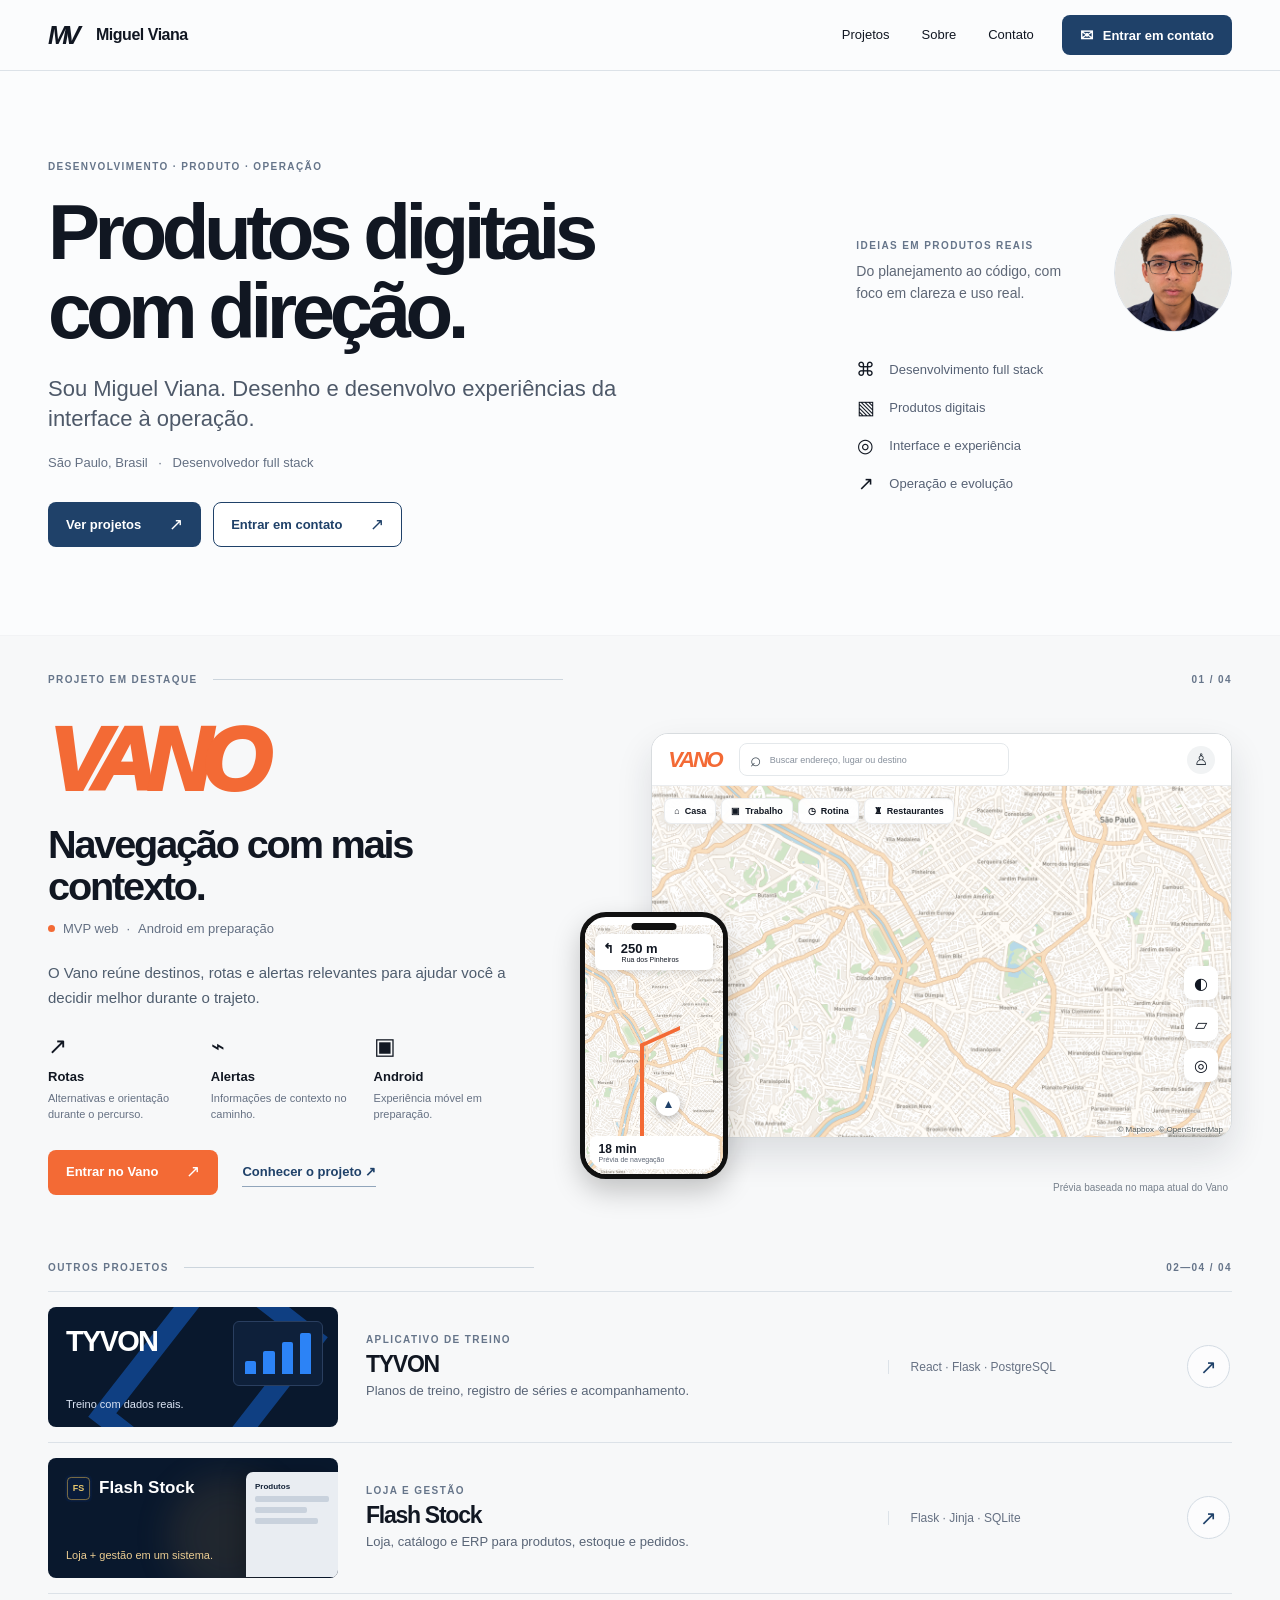
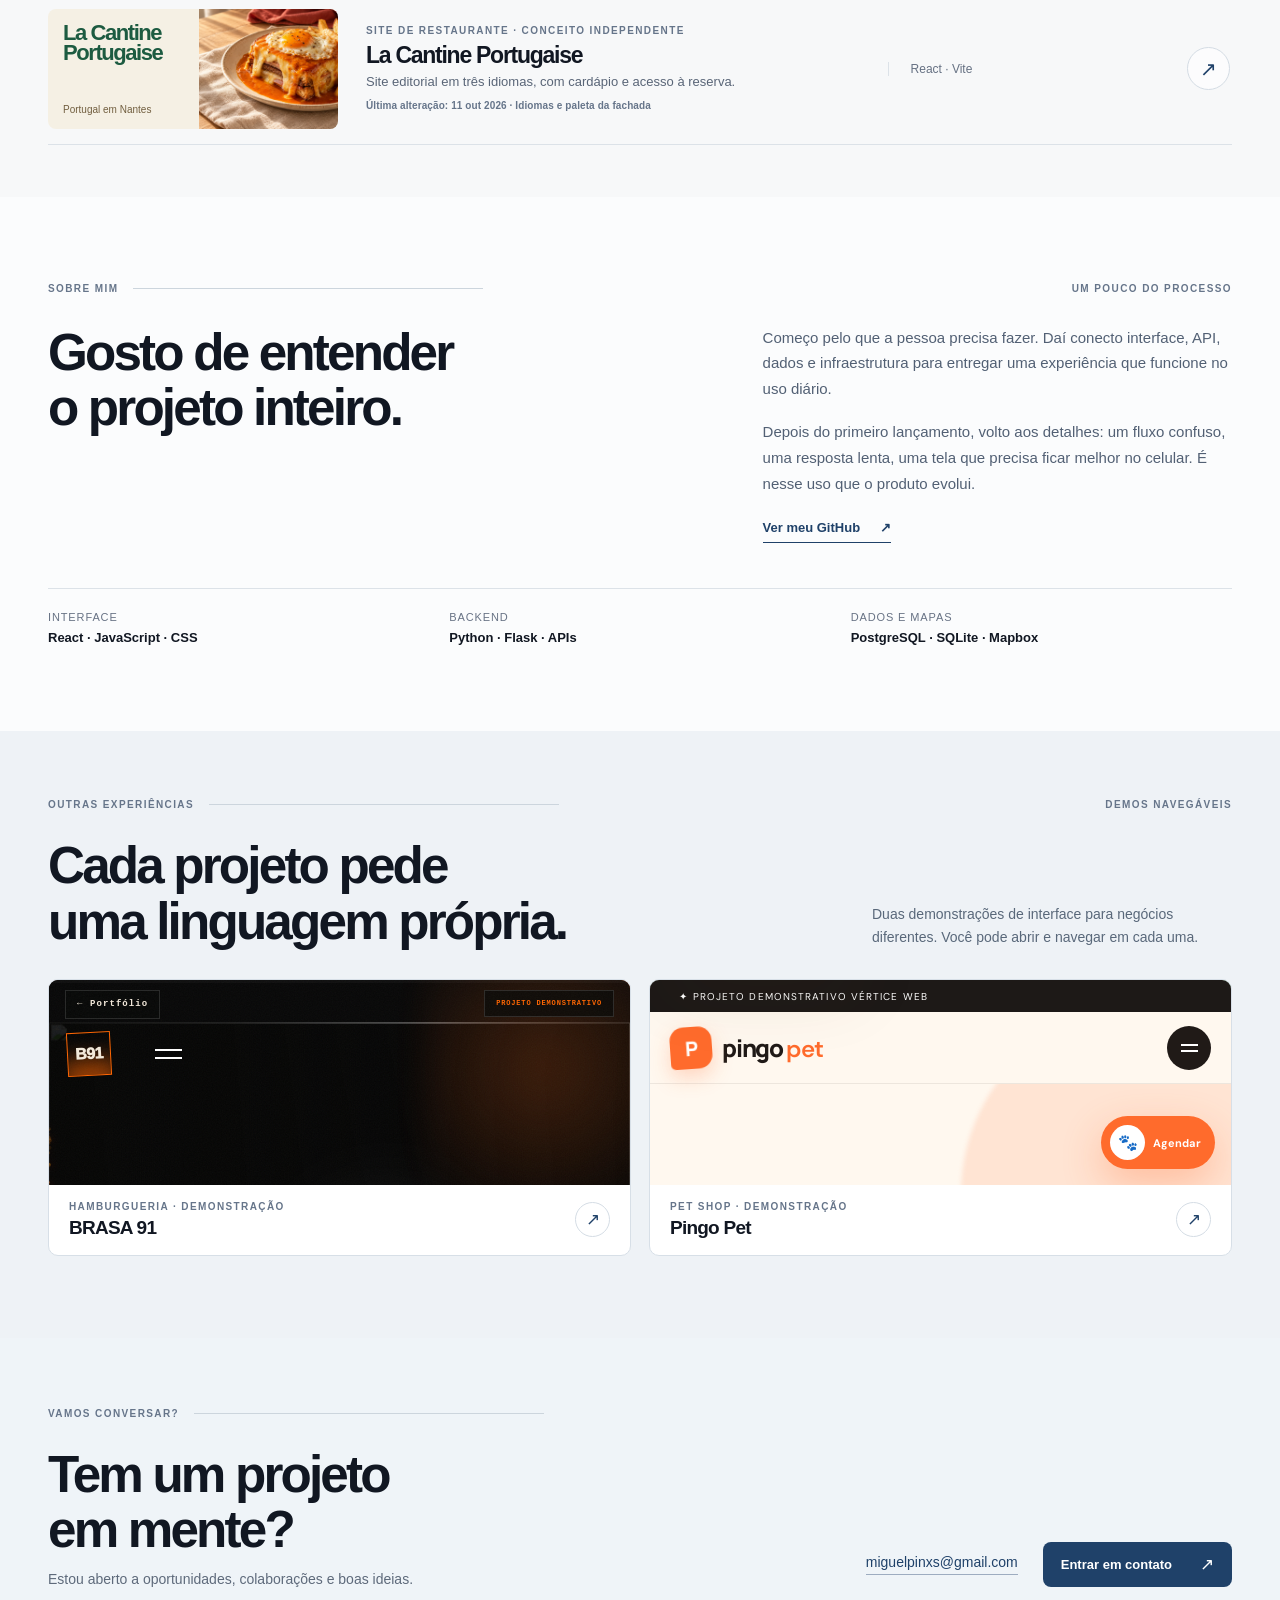
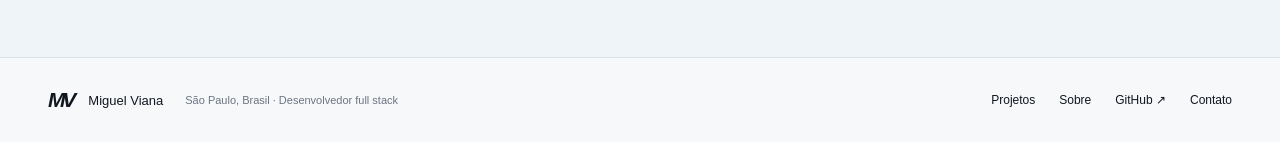
==== commit 20bc664c: "Build portfolio concept with case dialogs and responsive Vano feature" ====
--- a/index.html
+++ b/index.html
@@ -1,237 +1,185 @@
 <!doctype html>
-<html lang="pt-BR" data-theme="light">
+<html lang="pt-BR">
 <head>
-<meta charset="utf-8">
-<meta name="viewport" content="width=device-width,initial-scale=1,viewport-fit=cover">
-<meta name="theme-color" content="#f3f0e8">
-<meta name="description" content="Miguel Viana Oliveira, desenvolvedor full stack em São Paulo. Conheça VANO Maps, TYVON, Flash Stock e meus projetos de interfaces, mapas e sistemas web.">
-<meta property="og:type" content="website">
-<meta property="og:locale" content="pt_BR">
-<meta property="og:title" content="Miguel Viana — Interfaces, mapas e sistemas">
-<meta property="og:description" content="Desenvolvimento full stack, do primeiro desenho ao produto em uso. Conheça meus projetos.">
-<meta property="og:url" content="https://devmiguel.online/">
-<meta property="og:image" content="https://devmiguel.online/assets/profile.webp">
-<link rel="canonical" href="https://devmiguel.online/">
-<title>Miguel Viana — Interfaces, mapas e sistemas</title>
-<style>
-:root{--bg:#f3f0e8;--paper:#fcfaf5;--ink:#20211f;--muted:#61645d;--line:#d2d2c8;--blue:#244bdf;--blue-soft:#e6eaff;--orange:#ff9458;--nav:rgba(243,240,232,.94);--max:1280px;--font:Arial,Helvetica,system-ui,sans-serif;--mono:ui-monospace,SFMono-Regular,Consolas,monospace}
-html[data-theme=dark]{--bg:#171a18;--paper:#202420;--ink:#f1f1e8;--muted:#b2b8ad;--line:#3d453c;--blue:#a3b6ff;--blue-soft:#293449;--nav:rgba(23,26,24,.94)}
-*{box-sizing:border-box}[hidden]{display:none!important}html{scroll-behavior:smooth;scroll-padding-top:100px}body{margin:0;background:var(--bg);color:var(--ink);font-family:var(--font);line-height:1.5;-webkit-font-smoothing:antialiased}body,button,a{ -webkit-tap-highlight-color:transparent}::selection{background:#244bdf;color:white}a{color:inherit;text-decoration:none}button{font:inherit;color:inherit}button,a{touch-action:manipulation}button{cursor:pointer}img{display:block;max-width:100%;height:auto}a:focus-visible,button:focus-visible,summary:focus-visible{outline:3px solid var(--blue);outline-offset:5px}svg{display:block}h1,h2,h3,p{margin:0}h1,h2,h3{line-height:1.04;letter-spacing:-.05em}p{color:var(--muted)}.wrap{width:min(calc(100% - 96px),var(--max));margin-inline:auto}.mono,.eyebrow{font:11px/1.6 var(--mono);letter-spacing:.1em;text-transform:uppercase}.eyebrow{display:flex;gap:12px;align-items:center}.dot{width:7px;height:7px;display:inline-block;background:currentColor;border-radius:50%;flex-shrink:0}.skip{position:fixed;left:20px;top:-80px;padding:12px;background:var(--ink);color:var(--bg);z-index:100}.skip:focus{top:16px}.progress{height:2px;background:var(--blue);position:fixed;inset:0 0 auto;z-index:70;transform:scaleX(0);transform-origin:left}.nav{position:sticky;top:0;z-index:60;background:var(--nav);backdrop-filter:blur(14px);border-bottom:1px solid var(--line)}.nav-inner{min-height:84px;display:flex;align-items:center;gap:36px}.brand{display:flex;align-items:center;gap:10px;margin-right:auto;font-size:15px;font-weight:700;letter-spacing:-.04em}.brand-mark{width:32px;height:32px;background:var(--blue);color:var(--bg);display:grid;place-items:center;border-radius:50%;font-size:16px;letter-spacing:-.1em}.nav-links{display:flex;gap:26px;font-size:13px}.nav-links a{position:relative;padding-block:8px}.nav-links a:after{content:'';position:absolute;left:0;right:100%;bottom:3px;height:1px;background:currentColor;transition:right .2s}.nav-links a:hover:after,.nav-links a[aria-current=true]:after{right:0}.nav-tools{display:flex;gap:8px}.icon-btn{display:grid;place-items:center;border:1px solid var(--line);background:none;width:38px;height:38px;border-radius:50%}.theme-symbol{font-size:19px}.menu-btn{display:none}.hero{padding-block:66px 64px}.hero-top{display:flex;justify-content:space-between;gap:20px;padding-bottom:32px}.hero-top .mono{color:var(--muted)}.hero-grid{display:grid;grid-template-columns:minmax(0,1.35fr) minmax(0,.7fr);gap:7%;align-items:center}.hero h1{font-size:clamp(60px,7.1vw,102px);font-weight:600;line-height:.98;letter-spacing:-.065em}.hero h1 em{font-family:Georgia,'Times New Roman',serif;font-weight:400;letter-spacing:-.065em;color:var(--blue)}.hero-copy>p{max-width:500px;margin-top:32px;font-size:17px;line-height:1.75}.hero-copy>p strong{color:var(--ink);font-weight:500}.hero-actions{display:flex;align-items:center;gap:24px;margin-top:30px;flex-wrap:wrap}.button{display:inline-flex;align-items:center;justify-content:space-between;gap:34px;min-height:50px;padding:13px 20px;font-size:13px;font-weight:600;border:1px solid var(--ink);background:var(--ink);color:var(--bg);transition:transform .2s,background .2s}.button:hover{transform:translateY(-3px)}.text-link{font-size:13px;display:inline-flex;gap:15px;align-items:center;border-bottom:1px solid var(--line);padding:10px 0}.text-link:hover{border-color:currentColor}.portrait{margin:0;position:relative}.portrait-photo{overflow:hidden;background:#c6c5bd;border-radius:2px 2px 80px 2px;aspect-ratio:4/4.8}.portrait img{width:100%;height:100%;object-fit:cover;object-position:50% 35%}.portrait figcaption{display:flex;justify-content:space-between;gap:10px;margin-top:14px;font:10px/1.5 var(--mono);text-transform:uppercase;letter-spacing:.06em;color:var(--muted)}.portrait-stamp{position:absolute;bottom:72px;left:-32px;width:92px;height:92px;display:grid;place-content:center;background:var(--blue);color:var(--bg);border-radius:50%;text-align:center;font:11px/1.45 var(--mono);transform:rotate(-12deg)}.hero-bottom{display:flex;gap:24px;align-items:center;justify-content:space-between;margin-top:56px;padding-top:20px;border-top:1px solid var(--line)}.hero-bottom p{font:11px/1.5 var(--mono)}.hero-bottom a{font-size:12px;display:flex;gap:20px}.section{padding-block:100px}.section-head{display:flex;justify-content:space-between;align-items:flex-start;gap:40px;margin-bottom:42px}.section-head h2{font-size:clamp(38px,4vw,58px);font-weight:500;max-width:660px}.section-head .eyebrow{min-width:185px;margin-top:8px;color:var(--muted)}.section-head>p{max-width:330px;align-self:end;font-size:15px}.work{border-top:1px solid var(--line)}.vano{background:#17201d;color:#f4f0e7;border-radius:4px;overflow:hidden}.vano-bar{display:flex;justify-content:space-between;gap:20px;padding:26px 38px;border-bottom:1px solid #3e4841}.vano-wordmark{font-size:25px;letter-spacing:-.08em;font-weight:800}.vano-wordmark span{font-weight:400;letter-spacing:.01em;font-size:13px;margin-left:9px;color:#b5c0b6}.project-state{display:flex;align-items:center;gap:9px;font:10px var(--mono);text-transform:uppercase;letter-spacing:.1em;color:#c9d4c8}.project-state .dot{color:var(--orange)}.vano-grid{display:grid;grid-template-columns:1.1fr .9fr;gap:50px;padding:60px 64px}.vano-copy{align-self:center}.vano-copy .eyebrow{color:#ffac7f;margin-bottom:24px}.vano h3{font-size:clamp(40px,4vw,60px);font-weight:500;max-width:520px}.vano h3 em{font-family:Georgia,serif;font-weight:400;color:#ffac7f}.vano p{color:#c4cdc4;font-size:15px;line-height:1.8;max-width:510px;margin-top:24px}.tags{display:flex;gap:8px;flex-wrap:wrap;margin-top:24px}.tags span{font:10px/1.4 var(--mono);padding:7px 10px;border:1px solid var(--line);border-radius:3px;color:var(--muted)}.vano .tags span{border-color:#465149;color:#d9e0d6}.vano-actions{display:flex;gap:24px;align-items:center;flex-wrap:wrap;margin-top:32px}.vano .button{background:var(--orange);border-color:var(--orange);color:#1b211b}.vano .text-link{border-color:#68776a}.map-archive{margin:0;align-self:center;position:relative;display:grid;justify-items:center}.phone{width:min(100%,246px);padding:7px;background:#101612;border:1px solid #657064;border-radius:34px;box-shadow:20px 28px 0 #0e171180;transform:rotate(5deg);transition:transform .5s}.phone:hover{transform:rotate(0deg)}.phone img{border-radius:26px;width:100%;aspect-ratio:9/19;object-fit:cover;object-position:top}.archive-caption{margin-top:30px;color:#a9b6a8;max-width:290px;text-align:center;font:10px/1.65 var(--mono)}.archive-caption b{display:block;color:#e1e7dc;font-weight:400;letter-spacing:.1em;text-transform:uppercase;margin-bottom:4px}.case-details{display:grid;grid-template-columns:repeat(3,1fr);border-top:1px solid #3e4841}.case-details div{padding:27px 32px;border-right:1px solid #3e4841}.case-details div:last-child{border:0}.case-details b{font-size:13px;font-weight:500}.case-details p{font-size:12px;margin-top:7px;line-height:1.6}.project-list{margin-top:36px}.project-row{display:grid;grid-template-columns:52px 1fr 1.15fr 32px;gap:28px;align-items:center;padding:32px 12px;border-bottom:1px solid var(--line);transition:background .2s,padding .25s}.project-row:hover{background:var(--paper);padding-inline:20px}.project-row .number{font:12px var(--mono);color:var(--muted)}.project-row h3{font-size:30px;font-weight:500;letter-spacing:-.04em}.project-row small{display:block;color:var(--muted);font:10px/1.6 var(--mono);margin-top:10px}.project-row p{font-size:14px;max-width:400px}.row-arrow{font-size:25px;color:var(--blue);transition:transform .2s}.project-row:hover .row-arrow{transform:translate(3px,-3px)}.about{background:var(--paper)}.about-grid{display:grid;grid-template-columns:1fr 1.6fr;gap:9%}.about-grid .eyebrow{color:var(--muted)}.about-copy h2{font-size:clamp(35px,3.6vw,53px);font-weight:500;line-height:1.15}.about-copy h2 em{font-family:Georgia,serif;font-weight:400;color:var(--blue)}.about-text{display:grid;grid-template-columns:1fr 1fr;gap:32px;margin-top:32px}.about-text p{font-size:15px;line-height:1.85}.toolbox{display:grid;grid-template-columns:repeat(3,1fr);gap:20px;margin-top:46px;border-top:1px solid var(--line);padding-top:24px}.toolbox b{font-size:12px;font-weight:600}.toolbox p{font-size:12px;line-height:1.8;margin-top:10px}.experiments{display:grid;grid-template-columns:1fr 1fr;gap:56px;margin-top:80px;padding-top:48px;border-top:1px solid var(--line)}.nebula{margin:0}.nebula img{width:100%;aspect-ratio:16/10;object-fit:cover;border:1px solid var(--line);border-radius:3px}.nebula figcaption{display:flex;justify-content:space-between;gap:20px;margin-top:12px;font-size:12px;color:var(--muted)}.experiments h3{font-size:33px;font-weight:500;margin-bottom:20px}.experiments>div>p{font-size:14px}.experiment-list{margin-top:24px}.experiment-list details{border-top:1px solid var(--line);padding-block:15px}.experiment-list summary{cursor:pointer;display:flex;justify-content:space-between;font-size:13px;list-style:none}.experiment-list summary::-webkit-details-marker{display:none}.experiment-list summary:after{content:'+';color:var(--blue)}.experiment-list details[open] summary:after{content:'−'}.experiment-list p{font-size:13px;margin-top:12px;max-width:450px}.commercial .section-head h2{max-width:540px}.client-grid{display:grid;grid-template-columns:1fr 1fr;gap:28px}.client-card{min-width:0}.client-preview{border:1px solid var(--line);background:var(--paper);padding:12px;border-radius:4px}.live-viewer{width:100%;overflow:hidden;background:#111713;color:#f1f3e9;border-radius:3px;--viewer-accent:#ff7c39}.live-toolbar{display:flex;align-items:center;gap:10px;padding:10px;border-bottom:1px solid #3a433b;height:46px}.live-dots{display:flex;gap:4px}.live-dots i{width:5px;height:5px;border-radius:50%;background:#687366}.live-url{font:9px var(--mono);margin-right:auto}.live-url b{color:var(--viewer-accent);font-weight:400}.live-controls{display:flex;gap:4px}.live-controls button,.live-controls a{width:28px;height:28px;display:grid;place-items:center;border:1px solid #424c43;border-radius:3px;background:none;color:#dce4d8;font-size:15px}.live-controls button:hover,.live-controls a:hover,.live-controls button.active{border-color:var(--viewer-accent);color:var(--viewer-accent)}.live-canvas{position:relative;height:320px;overflow:hidden;display:grid;place-items:center}.live-screen{position:absolute;left:50%;top:50%;width:calc(var(--screen-w,1280)*1px);height:calc(var(--screen-h,720)*1px);transform:translate(-50%,-50%) scale(var(--screen-scale,.35));transform-origin:center;overflow:hidden;background:white;transition:width .3s,height .3s}.live-screen iframe{width:100%;height:100%;border:0;position:relative;z-index:1;background:white}.live-loader{position:absolute;inset:0;display:grid;place-items:center;color:#222;font:28px var(--font);z-index:2;background:#f3f0e8;pointer-events:none;transition:opacity .3s}.loaded .live-loader{opacity:0}.live-status,.live-help{position:absolute;bottom:7px;font:8px var(--mono);background:#111713;padding:3px 6px;pointer-events:none;z-index:3;color:#b6c3b3}.live-status{left:7px}.live-help{right:7px}.live-status i,.live-note i{display:inline-block;width:5px;height:5px;background:var(--viewer-accent);border-radius:50%;margin-right:5px}.live-viewer:fullscreen .live-canvas{height:calc(100vh - 46px)}.live-viewer:fullscreen{border-radius:0}.client-copy{padding:24px 4px}.client-copy .kicker{font:10px/1.5 var(--mono);text-transform:uppercase;letter-spacing:.08em}.client-copy h3{font-size:31px;font-weight:500;margin-block:12px}.client-copy p{font-size:14px;line-height:1.7;max-width:500px}.client-copy .tags{margin-top:15px}.live-note{font:10px/1.5 var(--mono);color:var(--muted);margin-top:18px}.contact{background:var(--blue);color:var(--bg);padding-block:80px}.contact .eyebrow{opacity:.8}.contact h2{font-weight:500;font-size:clamp(50px,7.5vw,108px);line-height:1;margin-top:28px;max-width:900px}.contact h2 em{font-family:Georgia,serif;font-weight:400}.contact-link{display:flex;align-items:center;justify-content:space-between;gap:30px;padding-block:24px;margin-top:32px;border-bottom:1px solid currentColor;font-size:clamp(17px,2.7vw,34px);letter-spacing:-.03em;overflow-wrap:anywhere}.contact-link span:last-child{font-size:42px;flex-shrink:0}.contact-foot{display:flex;justify-content:space-between;gap:28px;margin-top:32px;align-items:center}.contact-foot p{color:inherit;font-size:13px;opacity:.85;max-width:430px}.socials{display:flex;gap:26px;font-size:13px}.footer{padding-block:28px}.footer-inner{display:flex;justify-content:space-between;gap:20px;font:10px/1.6 var(--mono);color:var(--muted)}.footer a{color:var(--ink)}
-@media(prefers-reduced-motion:no-preference){[data-reveal]{animation:arrive .7s both}.motion-ready [data-reveal]{animation:none}.motion-ready [data-reveal]:not(.seen){opacity:0;transform:translateY(24px)}.motion-ready [data-reveal].seen{transition:opacity .7s,transform .7s;opacity:1;transform:none}@keyframes arrive{from{opacity:0;transform:translateY(18px)}to{opacity:1;transform:none}}}
-@media(min-width:1500px){.hero h1{font-size:108px}}
-@media(max-width:1050px){.wrap{width:calc(100% - 56px)}.nav-inner{gap:22px}.nav-links{gap:18px}.hero-grid{grid-template-columns:1.2fr .8fr;gap:8%}.hero h1{font-size:clamp(56px,7.5vw,85px)}.hero-copy>p{font-size:15px}.portrait-stamp{width:72px;height:72px;left:-20px;bottom:60px;font-size:9px}.vano-grid{padding:48px 36px;gap:30px}.vano h3{font-size:45px}.section-head{flex-wrap:wrap}.section-head .eyebrow{min-width:140px}.section-head>p{max-width:500px}.project-row{gap:20px;grid-template-columns:34px 1fr 1fr 25px}.project-row h3{font-size:26px}.about-grid{gap:5%;grid-template-columns:.6fr 1.4fr}.client-grid{gap:20px}.live-toolbar{gap:6px}.live-dots{display:none}.live-controls{gap:3px}.live-controls button,.live-controls a{width:25px}.live-canvas{height:280px}}
-@media(max-width:760px){html{scroll-padding-top:82px}.wrap{width:calc(100% - 36px)}.nav-inner{min-height:70px;gap:16px}.brand{font-size:14px}.menu-btn{display:grid}.nav-links{display:none;position:absolute;left:18px;right:18px;top:78px;padding:16px 22px;background:var(--paper);border:1px solid var(--line);box-shadow:0 16px 30px #0001;flex-direction:column;gap:8px}.nav-links.open{display:flex}.nav-links a{padding-block:12px}.hero{padding-block:32px 38px}.hero-top{padding-bottom:28px;gap:10px}.hero-top .mono{font-size:9px}.hero-top .eyebrow{font-size:9px}.hero-grid{grid-template-columns:1fr;gap:40px}.hero h1{font-size:clamp(53px,11vw,83px);max-width:650px}.hero-copy>p{font-size:15px;margin-top:24px;max-width:540px}.hero-actions{gap:22px;margin-top:24px}.portrait{width:min(100%,440px);margin-left:auto;display:grid;grid-template-columns:1fr 2.3fr;gap:18px;align-items:end}.portrait-photo{grid-column:2;grid-row:1;aspect-ratio:4/4.2;border-bottom-right-radius:50px}.portrait figcaption{grid-column:1;grid-row:1;display:flex;flex-direction:column;font-size:9px;padding-bottom:15px}.portrait-stamp{left:auto;right:-6px;bottom:26px;width:64px;height:64px;font-size:8px}.hero-bottom{margin-top:32px;align-items:start}.hero-bottom p{max-width:220px;font-size:10px}.hero-bottom a{font-size:10px;gap:12px}.section{padding-block:64px}.section-head{display:block;margin-bottom:30px}.section-head .eyebrow{margin-bottom:20px}.section-head h2{font-size:clamp(36px,8vw,49px)}.section-head>p{margin-top:22px;font-size:14px}.vano-bar{padding:22px;align-items:center}.vano-wordmark{font-size:23px}.vano-wordmark span{font-size:10px}.project-state{font-size:8px;letter-spacing:.04em}.vano-grid{grid-template-columns:1fr;padding:32px 24px 40px;gap:40px}.vano h3{font-size:clamp(37px,8vw,49px)}.vano p{font-size:14px;margin-top:20px}.vano-copy .eyebrow{font-size:10px;margin-bottom:18px}.vano-actions{gap:20px}.phone{width:210px}.map-archive{padding-top:5px}.archive-caption{max-width:275px}.case-details{grid-template-columns:1fr}.case-details div{border-right:0;border-bottom:1px solid #3e4841;padding:22px 24px}.case-details p{margin-top:5px;font-size:12px}.project-list{margin-top:24px}.project-row{grid-template-columns:24px 1fr 24px;gap:14px;padding:26px 0}.project-row:hover{padding-inline:4px}.project-row h3{font-size:27px}.project-row p{grid-column:2;grid-row:2;font-size:13px}.project-row .row-arrow{grid-column:3;grid-row:1}.project-row small{font-size:9px;line-height:1.8;margin-top:8px}.about-grid{grid-template-columns:1fr;gap:24px}.about-copy h2{font-size:36px}.about-text{grid-template-columns:1fr;gap:18px;margin-top:24px}.about-text p{font-size:14px}.toolbox{grid-template-columns:1fr;gap:20px;margin-top:30px}.toolbox>div{display:grid;grid-template-columns:110px 1fr;gap:20px}.toolbox p{margin-top:0}.experiments{grid-template-columns:1fr;gap:28px;margin-top:48px;padding-top:32px}.experiments h3{font-size:31px}.client-grid{grid-template-columns:1fr;gap:28px}.live-canvas{height:310px}.live-toolbar{padding:10px}.live-controls button,.live-controls a{width:29px}.live-url{font-size:9px}.client-copy{padding-bottom:0}.contact{padding-block:56px}.contact h2{font-size:clamp(47px,10vw,75px)}.contact-link{font-size:clamp(16px,4.1vw,25px);gap:16px;padding-block:20px}.contact-link span:last-child{font-size:28px}.contact-foot{align-items:start;flex-direction:column;gap:24px}.socials{gap:24px}.footer-inner{font-size:9px;align-items:start}.footer-inner>span{max-width:210px}}
-@media(max-width:360px){.hero-top>.mono{display:none}.hero h1{font-size:50px}.hero-actions{gap:14px}.button{gap:20px}.vano-bar{gap:10px;padding-inline:18px}.project-state{font-size:7px}.vano-grid{padding-inline:18px}.live-controls button,.live-controls a{width:24px}.live-url{font-size:8px}}
-
-/* Mobile composition: readable type, touch targets and useful demo viewports. */
-@media(max-width:760px){
- .wrap{width:calc(100% - 40px)}
- .nav-inner{min-height:66px;gap:12px}.brand{font-size:15px;gap:9px}.brand-mark{width:30px;height:30px}
- .nav-tools{gap:6px}.icon-btn{width:44px;height:44px}.nav-links{top:72px;left:20px;right:20px;border-radius:14px}
- .hero{padding-block:24px 32px}.hero-top{padding-bottom:22px}.hero-top>.mono{display:none}.hero-top .eyebrow{font-size:11px;letter-spacing:.05em}
- .hero-grid{gap:26px}.hero h1{font-size:clamp(40px,10.4vw,66px);line-height:1.06;letter-spacing:-.055em;font-weight:600}
- .hero h1 em{letter-spacing:-.045em}.hero-copy>p{font-size:15px;line-height:1.7;margin-top:20px;max-width:480px}
- .hero-actions{display:grid;grid-template-columns:minmax(0,1fr) minmax(100px,.6fr);gap:12px;margin-top:22px}
- .hero-actions .button,.hero-actions .text-link{height:50px;border-radius:9px;font-size:14px;justify-content:center;gap:20px;padding:12px 16px}
- .hero-actions .text-link{border:1px solid var(--line);background:var(--paper)}
- .portrait{width:100%;display:block;margin:0}.portrait-photo{aspect-ratio:1.6;border-radius:16px;max-height:320px}
- .portrait img{object-position:50% 38%}.portrait-stamp{display:none}.portrait figcaption{display:flex;flex-direction:row;font:11px/1.5 var(--font);letter-spacing:0;text-transform:none;margin-top:9px;padding:0;gap:14px}
- .portrait figcaption span:last-child{display:none}.hero-bottom{margin-top:22px;gap:18px;padding-top:16px;align-items:center}.hero-bottom p{font:12px/1.5 var(--font);max-width:220px}.hero-bottom a{font-size:12px;gap:8px;min-height:44px}
- .section{padding-block:48px}.section-head{margin-bottom:26px}.section-head .eyebrow{font-size:11px;letter-spacing:.06em;margin-bottom:16px}
- .section-head h2{font-size:clamp(32px,8.7vw,43px);line-height:1.1;letter-spacing:-.045em}.section-head>p{font-size:15px;line-height:1.7;margin-top:16px}
- .vano{border-radius:16px}.vano-bar{padding:20px;gap:10px}.vano-wordmark{font-size:26px}.vano-wordmark span{font-size:11px}.project-state{font-size:9px;letter-spacing:0;gap:6px}
- .vano-grid{padding:26px 22px;gap:28px}.vano-copy .eyebrow{font-size:11px;letter-spacing:.03em;margin-bottom:14px}.vano h3{font-size:clamp(32px,8.5vw,43px);line-height:1.08;letter-spacing:-.035em}
- .vano p{font-size:15px;line-height:1.7;margin-top:17px}.tags{gap:7px;margin-top:18px}.tags span{font-size:11px;padding:7px 9px}
- .vano-actions{display:grid;grid-template-columns:1fr;gap:8px;margin-top:24px}.vano-actions .button{justify-content:center;gap:24px;border-radius:8px;font-size:14px;min-height:50px}.vano-actions .text-link{justify-content:center;min-height:44px;font-size:14px;border:0}
- .map-archive{grid-template-columns:minmax(0,1fr) minmax(0,1fr);gap:20px;align-items:center;padding:0;justify-items:start}
- .phone{width:100%;max-width:155px;transform:none;box-shadow:none;border-radius:23px;padding:5px}.phone img{border-radius:18px}
- .archive-caption{margin:0;text-align:left;font:12px/1.7 var(--font);max-width:160px}.archive-caption b{font:11px/1.5 var(--mono);letter-spacing:.02em;margin-bottom:10px}
- .case-details div{padding:18px 22px}.case-details b{font-size:14px}.case-details p{font-size:13px;line-height:1.6;margin-top:5px}
- .project-list{margin-top:16px}.project-row{padding:24px 0;gap:12px;grid-template-columns:22px minmax(0,1fr) 22px}.project-row h3{font-size:25px;line-height:1.15}.project-row small{font:11px/1.6 var(--font);margin-top:7px}.project-row p{font-size:14px;line-height:1.65}.project-row .number{font-size:11px}
- .about-grid>.eyebrow{font-size:11px}.about-grid{gap:20px}.about-copy h2{font-size:34px;line-height:1.15}.about-text p{font-size:15px;line-height:1.8}
- .toolbox>div{grid-template-columns:1fr;gap:8px;padding-bottom:17px;border-bottom:1px solid var(--line)}.toolbox>div:last-child{border:0;padding-bottom:0}.toolbox b{font-size:14px}.toolbox p{font-size:14px;line-height:1.7}.toolbox br{display:none}
- .experiments{margin-top:36px;gap:26px}.nebula img{border-radius:10px}.nebula figcaption{font-size:11px;flex-wrap:wrap;gap:5px}.experiments h3{font-size:30px}.experiments>div>p{font-size:15px}.experiment-list summary{font-size:15px;min-height:30px;align-items:center}.experiment-list p{font-size:14px;line-height:1.75}
- .client-grid{gap:36px}.client-preview{padding:0;border-radius:12px;overflow:hidden}.live-toolbar{height:auto;min-height:96px;padding:13px;flex-wrap:wrap;gap:12px}.live-url{font-size:12px;width:100%;margin:0}.live-controls{gap:8px;width:100%}.live-controls button,.live-controls a{height:40px;width:40px;flex:0 0 40px;border-radius:7px;font-size:20px}
- .live-canvas{height:clamp(350px,110vw,440px)}.live-status,.live-help{display:none}.live-viewer:fullscreen .live-canvas{height:calc(100dvh - 106px)}
- .client-copy{padding:20px 0 0}.client-copy .kicker{font-size:11px;letter-spacing:.04em}.client-copy h3{font-size:28px}.client-copy p{font-size:15px;line-height:1.75}.client-copy .tags{margin-top:14px}.live-note{font:12px/1.6 var(--font)}
- .contact{padding-block:48px}.contact .eyebrow{font-size:11px}.contact h2{font-size:clamp(39px,10vw,58px);line-height:1.1;margin-top:22px;letter-spacing:-.045em}.contact-link{font-size:clamp(15px,4.2vw,25px);padding-block:17px;gap:8px;margin-top:22px;min-height:60px}.contact-link span:last-child{font-size:26px}.contact-foot{gap:22px;margin-top:22px}.contact-foot p{font-size:14px;line-height:1.7}.socials{flex-wrap:wrap;gap:12px 24px;font-size:14px}.socials a{padding-block:10px;min-height:44px}
- .footer-inner{font-size:11px;gap:16px}.footer-inner>span{max-width:190px}.footer-inner a{min-height:44px;display:flex;align-items:center}
-}
-@media(max-width:360px){
- .wrap{width:calc(100% - 32px)}.brand{font-size:14px}.hero h1{font-size:39px}.hero-actions{grid-template-columns:1fr 105px;gap:8px}.hero-actions .button,.hero-actions .text-link{gap:12px;padding-inline:12px;font-size:13px}
- .portrait-photo{aspect-ratio:1.45}.vano-grid{padding-inline:18px}.vano-bar{padding-inline:18px}.project-state{font-size:8px}.map-archive{gap:14px}.archive-caption{font-size:11px}.live-controls{gap:7px}.live-controls button,.live-controls a{width:38px;flex-basis:38px}.contact-link{font-size:15px}
-}
-
-@media(prefers-reduced-motion:reduce){html{scroll-behavior:auto}*,*:before,*:after{animation:none!important;transition:none!important}.phone{transform:none}}
-</style>
+  <meta charset="utf-8">
+  <meta name="viewport" content="width=device-width, initial-scale=1">
+  <meta name="theme-color" content="#f8f9fb">
+  <meta name="description" content="Miguel Viana, desenvolvedor full stack em São Paulo. Produtos digitais, mapas e sistemas: Vano, TYVON, Flash Stock e La Cantine Portugaise.">
+  <meta property="og:type" content="website">
+  <meta property="og:locale" content="pt_BR">
+  <meta property="og:title" content="Miguel Viana — Produtos digitais com direção">
+  <meta property="og:description" content="Desenho e desenvolvo experiências da interface à operação. Conheça os projetos.">
+  <meta property="og:url" content="https://devmiguel.online/">
+  <meta property="og:image" content="https://devmiguel.online/assets/miguel-portrait.webp">
+  <link rel="canonical" href="https://devmiguel.online/">
+  <link rel="icon" href="data:image/svg+xml,%3Csvg xmlns='http://www.w3.org/2000/svg' viewBox='0 0 64 64'%3E%3Crect width='64' height='64' rx='12' fill='%23111a2b'/%3E%3Ctext x='8' y='46' font-family='Arial' font-size='34' font-weight='bold' fill='white'%3EMV%3C/text%3E%3C/svg%3E">
+  <link rel="preload" href="assets/miguel-portrait.webp" as="image" type="image/webp">
+  <link rel="stylesheet" href="styles.css">
+  <title>Miguel Viana — Produtos digitais com direção</title>
 </head>
 <body>
-<a class="skip" href="#conteudo">Pular para o conteúdo</a>
-<div class="progress" id="progress" aria-hidden="true"></div>
-<header class="nav"><div class="wrap nav-inner">
-<a class="brand" href="#inicio" aria-label="Miguel Viana, início"><span class="brand-mark" aria-hidden="true">mv.</span> Miguel Viana</a>
-<nav class="nav-links" id="navLinks" aria-label="Navegação principal"><a href="#projetos">Projetos</a><a href="#sobre">Sobre</a><a href="#vertice">Vértice Web</a><a href="#contato">Contato</a></nav>
-<div class="nav-tools"><button class="icon-btn" id="themeButton" type="button" aria-label="Ativar tema escuro" aria-pressed="false"><span class="theme-symbol" aria-hidden="true">◐</span></button><button class="icon-btn menu-btn" id="menuButton" type="button" aria-controls="navLinks" aria-expanded="false" aria-label="Abrir menu"><span aria-hidden="true">☰</span></button></div>
-</div></header>
-<main id="conteudo">
-<section class="hero" id="inicio"><div class="wrap">
-<div class="hero-top"><span class="eyebrow"><span class="dot" aria-hidden="true"></span> Desenvolvedor full stack</span><span class="mono">São Paulo, Brasil · Portfólio / 2026</span></div>
-<div class="hero-grid">
-<div class="hero-copy" data-reveal><h1>Miguel Viana.<br><em>Interfaces, mapas<br>e sistemas.</em></h1><p>Sou <strong>desenvolvedor full stack</strong> em São Paulo. Crio aplicações web, APIs e experiências com mapas usando Python e JavaScript.</p><div class="hero-actions"><a class="button" href="#projetos">Ver projetos <span aria-hidden="true">↘</span></a><a class="text-link" href="https://github.com/miguel027dev" target="_blank" rel="noopener noreferrer">GitHub <span aria-hidden="true">↗</span></a></div></div>
-<figure class="portrait" data-reveal><div class="portrait-photo"><img src="assets/profile.webp" alt="Miguel Viana Oliveira" fetchpriority="high" decoding="async"></div><span class="portrait-stamp" aria-hidden="true">IDEIA<br>↓<br>PRODUTO</span><figcaption><span>Miguel Viana Oliveira</span><span>Desenvolvedor full stack</span></figcaption></figure>
-</div>
-<div class="hero-bottom"><p>Em desenvolvimento: VANO Maps, navegação para web e Android.</p><a href="#vano">Explorar o projeto <span aria-hidden="true">↓</span></a></div>
-</div></section>
-<section class="section work" id="projetos"><div class="wrap">
-<div class="section-head" data-reveal><span class="eyebrow">01 / Trabalho selecionado</span><h2>Projetos em<br>desenvolvimento.</h2><p>Projetos próprios em navegação, treinos e gestão. Cada um pede um jeito diferente de construir.</p></div>
-<article class="vano" id="vano" data-reveal>
-<div class="vano-bar"><div class="vano-wordmark">VANO<span>MAPS</span></div><span class="project-state"><span class="dot" aria-hidden="true"></span> Projeto principal</span></div>
-<div class="vano-grid"><div class="vano-copy"><span class="eyebrow">Navegação · Web & Android</span><h3>Navegação para<br><em>web e Android.</em></h3><p>O VANO Maps reúne destinos, rotas alternativas, orientação durante o percurso e alertas comunitários. É a evolução do projeto WeSafe/Spark.</p><p>Desenvolvo o mapa, o backend e a interface. O foco atual é refinar câmera, manobras e recálculo para deixar a navegação mais clara no celular.</p><div class="tags"><span>Python / Flask</span><span>JavaScript</span><span>PostgreSQL</span><span>Mapbox</span></div><div class="vano-actions"><a class="button" href="https://vanomaps.online" target="_blank" rel="noopener noreferrer">Conhecer o VANO <span aria-hidden="true">↗</span></a><a class="text-link" href="https://github.com/miguel027dev/vano" target="_blank" rel="noopener noreferrer">Ver código <span aria-hidden="true">↗</span></a></div></div>
-<figure class="map-archive"><div class="phone"><img src="assets/wesafe-navigation.webp" alt="Captura de uma versão anterior da navegação, quando o projeto se chamava WeSafe/Spark" loading="lazy" decoding="async"></div><figcaption class="archive-caption"><b>De onde o VANO veio</b>Captura da versão anterior, ainda na fase WeSafe/Spark.</figcaption></figure></div>
-<div class="case-details"><div><b>01 / Durante o trajeto</b><p>Orientações de manobra, posição e recálculo na mesma experiência.</p></div><div><b>02 / Contexto da via</b><p>Integração com fontes de mapas, trânsito, clima e alertas.</p></div><div><b>03 / Uma base de produto</b><p>Aplicação web e versão Android baseada em WebView.</p></div></div>
-</article>
-<div class="project-list">
-<a class="project-row" href="https://github.com/miguel027dev/tyvon" target="_blank" rel="noopener noreferrer" data-reveal><span class="number">02</span><div><h3>TYVON</h3><small>React / Vite / Flask / PostgreSQL</small></div><p>Aplicativo de treino com planos, registro de séries e assistente com IA.</p><span class="row-arrow" aria-hidden="true">↗</span></a>
-<a class="project-row" href="https://github.com/miguel027dev/flashstockpainel" target="_blank" rel="noopener noreferrer" data-reveal><span class="number">03</span><div><h3>Flash Stock</h3><small>Flask / Jinja / SQLite</small></div><p>Loja, catálogo e ERP conectados à gestão de produtos, estoque, pedidos e clientes.</p><span class="row-arrow" aria-hidden="true">↗</span></a>
-<a class="project-row" href="https://github.com/miguel027dev/mastertransfer" target="_blank" rel="noopener noreferrer" data-reveal><span class="number">04</span><div><h3>Transfer Master</h3><small>React / Flask / SQLite</small></div><p>Sistema para futebol e scouting, com interface React e autenticação no backend.</p><span class="row-arrow" aria-hidden="true">↗</span></a>
-</div></div></section>
-<section class="section about" id="sobre"><div class="wrap">
-<div class="about-grid"><span class="eyebrow">02 / Um pouco sobre mim</span><div class="about-copy" data-reveal><h2>Gosto de entender<br><em>o projeto inteiro.</em></h2><div class="about-text"><p>Começo pelo que a pessoa precisa fazer e vou atrás das peças: interface, API, banco de dados, servidor. Meus projetos são o lugar onde coloco essas partes para trabalhar juntas.</p><p>Depois do primeiro deploy, volto aos detalhes. Um botão que não ficou claro, uma câmera que vira antes da hora, uma resposta lenta. É nesse uso que encontro o que precisa melhorar.</p></div><div class="toolbox" id="stack"><div><b>Interface</b><p>JavaScript, React,<br>HTML, CSS e UI/UX.</p></div><div><b>Backend & dados</b><p>Python, Flask, APIs REST,<br>PostgreSQL e SQLite.</p></div><div><b>Mapas & infraestrutura</b><p>Mapbox, Linux, Git,<br>Gunicorn e Render.</p></div></div></div></div>
-<div class="experiments" data-reveal><figure class="nebula"><img src="assets/nebula.webp" alt="Interface do experimento Nebula OS" loading="lazy" decoding="async"><figcaption><span>Nebula OS</span><span>Exploração de interfaces e sistemas</span></figcaption></figure><div><span class="eyebrow" style="margin-bottom:20px;color:var(--muted)">Caderno de experimentos</span><h3>Espaço para explorar.</h3><p>Além dos projetos atuais, mantenho ideias e experimentos que me ajudam a estudar outras partes do desenvolvimento.</p><div class="experiment-list"><details><summary>Nebula OS</summary><p>Experimento de um ambiente de trabalho no navegador, com arquivos, terminal e aplicativos em uma interface própria.</p></details><details><summary>LocalizAI & Panda Flow</summary><p>Explorações de geolocalização e integração de modelos de IA com dados de contexto.</p></details><details><summary>LinkTroPay</summary><p>Estudo de APIs e arquitetura de backend para fluxos de pagamento. Um experimento em desenvolvimento.</p></details></div></div></div>
-</div></section>
-<section class="section commercial" id="vertice"><div class="wrap">
-<div class="section-head" data-reveal><span class="eyebrow">03 / Vértice Web</span><h2>Outra marca.<br>Outra experiência.</h2><p>Sites comerciais também fazem parte do meu trabalho. Estas duas demos mostram como adapto a interface a cada negócio. Você pode navegar nelas aqui mesmo.</p></div>
-<div class="client-grid">
-      <article class="client-card live-client"><div class="client-preview"><div class="live-viewer" data-live data-src="live/brasa91/index.html" data-device="desktop" style="--viewer-accent:#ff7c39">
-      <div class="live-toolbar"><div class="live-dots"><i></i><i></i><i></i></div><div class="live-url"><b>LIVE /</b> BRASA 91</div><div class="live-controls"><button class="active" type="button" data-live-device="desktop" title="Desktop" aria-label="Visualizar em computador" aria-pressed="true">▱</button><button type="button" data-live-device="mobile" title="Mobile" aria-label="Visualizar em celular" aria-pressed="false">▯</button><button type="button" data-live-refresh title="Recarregar" aria-label="Recarregar demonstração">↻</button><button type="button" data-live-fullscreen title="Tela cheia" aria-label="Expandir demonstração">⛶</button><a href="live/brasa91/index.html" target="_blank" rel="noopener noreferrer" title="Abrir projeto" aria-label="Abrir demonstração em nova aba">↗</a></div></div>
-      <div class="live-canvas"><div class="live-screen"><div class="live-loader"><i></i><span>carregando experiência</span></div><iframe loading="lazy" title="Live viewer — BRASA 91" allow="fullscreen"></iframe></div><div class="live-status"><i></i> live viewer</div><div class="live-help">interaja dentro do projeto</div></div>
-    </div></div><div class="client-copy"><div class="kicker" style="margin-bottom:8px;color:#ff7c39">Hamburgueria · demonstração</div><h3>BRASA 91</h3><p>Demo de hamburgueria com cardápio visual, combos e interação para montar um pedido.</p><div class="tags"><span>Branding</span><span>UI</span><span>Interação</span></div><div class="live-note"><i></i> projeto navegável dentro do portfólio</div></div></article>
-      <article class="client-card live-client pingo-live"><div class="client-preview"><div class="live-viewer" data-live data-src="live/pingo-pet/index.html" data-device="desktop" style="--viewer-accent:#39c97a">
-      <div class="live-toolbar"><div class="live-dots"><i></i><i></i><i></i></div><div class="live-url"><b>LIVE /</b> Pingo Pet</div><div class="live-controls"><button class="active" type="button" data-live-device="desktop" title="Desktop" aria-label="Visualizar em computador" aria-pressed="true">▱</button><button type="button" data-live-device="mobile" title="Mobile" aria-label="Visualizar em celular" aria-pressed="false">▯</button><button type="button" data-live-refresh title="Recarregar" aria-label="Recarregar demonstração">↻</button><button type="button" data-live-fullscreen title="Tela cheia" aria-label="Expandir demonstração">⛶</button><a href="live/pingo-pet/index.html" target="_blank" rel="noopener noreferrer" title="Abrir projeto" aria-label="Abrir demonstração em nova aba">↗</a></div></div>
-      <div class="live-canvas"><div class="live-screen"><div class="live-loader"><i></i><span>carregando experiência</span></div><iframe loading="lazy" title="Live viewer — Pingo Pet" allow="fullscreen"></iframe></div><div class="live-status"><i></i> live viewer</div><div class="live-help">interaja dentro do projeto</div></div>
-    </div></div><div class="client-copy"><div class="kicker" style="margin-bottom:8px;color:#39c97a">Pet shop · demonstração</div><h3>Pingo Pet</h3><p>Demo para o segmento pet com serviços, planos e um fluxo de agendamento.</p><div class="tags"><span>UX</span><span>Responsive</span><span>Conversão</span></div><div class="live-note"><i></i> projeto navegável dentro do portfólio</div></div></article>
+  <a class="skip-link" href="#conteudo">Pular para o conteúdo</a>
+  <header class="site-header">
+    <div class="container header-inner">
+      <a class="identity" href="#inicio" aria-label="Miguel Viana, início"><span class="identity-mark" aria-hidden="true">MV</span><span>Miguel Viana</span></a>
+      <nav class="main-nav" id="main-nav" aria-label="Navegação principal">
+        <a href="#projetos">Projetos</a>
+        <a href="#sobre">Sobre</a>
+        <a href="#contato">Contato</a>
+      </nav>
+      <a class="header-contact" href="mailto:miguelpinxs@gmail.com"><span aria-hidden="true">✉</span> Entrar em contato</a>
+      <button class="menu-toggle" id="menu-toggle" type="button" aria-label="Abrir menu" aria-controls="main-nav" aria-expanded="false"><span></span><span></span></button>
     </div>
-</div></section>
-<section class="contact" id="contato"><div class="wrap" data-reveal><span class="eyebrow">04 / Vamos conversar</span><h2>Vamos construir<br><em>algo juntos?</em></h2><a class="contact-link" href="mailto:miguelviaveira@proton.me"><span>miguelviaveira@proton.me</span><span aria-hidden="true">↗</span></a><div class="contact-foot"><p>Projetos, colaborações e oportunidades em desenvolvimento de software.</p><div class="socials"><a href="https://github.com/miguel027dev" target="_blank" rel="noopener noreferrer">GitHub ↗</a><a href="https://instagram.com/0.10miguel" target="_blank" rel="noopener noreferrer">Instagram ↗</a><a href="mailto:sac.vertice.web@gmail.com">Vértice Web ↗</a></div></div></div></section>
-</main>
-<footer class="footer"><div class="wrap footer-inner"><span>© 2026 Miguel Viana Oliveira<br>Interfaces, mapas e sistemas.</span><a href="#inicio">Voltar ao início ↑</a></div></footer>
-<script>
-(() => {
-  'use strict';
-  const root = document.documentElement;
-  const themeButton = document.getElementById('themeButton');
-  const setTheme = (theme) => {
-    root.dataset.theme = theme;
-    themeButton.setAttribute('aria-label', theme === 'dark' ? 'Ativar tema claro' : 'Ativar tema escuro');
-    themeButton.setAttribute('aria-pressed', String(theme === 'dark'));
-    document.querySelector('meta[name="theme-color"]').content = theme === 'dark' ? '#171a18' : '#f3f0e8';
-  };
-  try { const saved = localStorage.getItem('portfolio-theme'); if (saved === 'light' || saved === 'dark') setTheme(saved); } catch (_) { /* Tema permanece funcional sem armazenamento. */ }
-  themeButton.addEventListener('click', () => {
-    const theme = root.dataset.theme === 'dark' ? 'light' : 'dark';
-    setTheme(theme);
-    try { localStorage.setItem('portfolio-theme', theme); } catch (_) { /* Preferência apenas nesta visita. */ }
-  });
-  const menu = document.getElementById('menuButton');
-  const nav = document.getElementById('navLinks');
-  const closeMenu = (restoreFocus = false) => {
-    nav.classList.remove('open');
-    menu.setAttribute('aria-expanded', 'false');
-    menu.setAttribute('aria-label', 'Abrir menu');
-    if (restoreFocus) menu.focus();
-  };
-  menu.addEventListener('click', () => {
-    const open = !nav.classList.contains('open');
-    nav.classList.toggle('open', open);
-    menu.setAttribute('aria-expanded', String(open));
-    menu.setAttribute('aria-label', open ? 'Fechar menu' : 'Abrir menu');
-  });
-  nav.querySelectorAll('a').forEach(a => a.addEventListener('click', () => closeMenu()));
-  document.addEventListener('keydown', e => { if (e.key === 'Escape' && nav.classList.contains('open')) closeMenu(true); });
-  document.addEventListener('click', e => { if (!e.target.closest('.nav') && nav.classList.contains('open')) closeMenu(); });
-  const desktop = matchMedia('(min-width: 761px)');
-  desktop.addEventListener('change', e => { if (e.matches) closeMenu(); });
-  const progress = document.getElementById('progress');
-  let queued = false;
-  const paintProgress = () => {
-    const max = document.documentElement.scrollHeight - innerHeight;
-    progress.style.transform = `scaleX(${max > 0 ? Math.max(0, Math.min(1, scrollY / max)) : 0})`;
-    queued = false;
-  };
-  addEventListener('scroll', () => { if (!queued) { queued = true; requestAnimationFrame(paintProgress); } }, {passive: true});
-  addEventListener('resize', paintProgress, {passive: true});
-  paintProgress();
-  const reduced = matchMedia('(prefers-reduced-motion: reduce)');
-  if (!reduced.matches && 'IntersectionObserver' in window) {
-    const elements = [...document.querySelectorAll('[data-reveal]')];
-    const reveal = new IntersectionObserver((entries, observer) => entries.forEach(e => {
-      if (e.isIntersecting) { e.target.classList.add('seen'); observer.unobserve(e.target); }
-    }), {threshold: 0, rootMargin: '0px 0px -24px'});
-    elements.forEach(el => reveal.observe(el));
-    root.classList.add('motion-ready');
-    reduced.addEventListener('change', e => { if (e.matches) { root.classList.remove('motion-ready'); reveal.disconnect(); } });
-  }
-  if ('IntersectionObserver' in window) {
-    const links = [...nav.querySelectorAll('a')];
-    const sections = new IntersectionObserver(entries => entries.forEach(e => {
-      if (e.isIntersecting) links.forEach(link => {
-        if (link.hash === '#' + e.target.id) link.setAttribute('aria-current', 'true');
-        else link.removeAttribute('aria-current');
-      });
-    }), {rootMargin: '-15% 0px -65% 0px'});
-    links.forEach(link => { const section = document.querySelector(link.hash); if (section) sections.observe(section); });
-  }
-  const viewers = [...document.querySelectorAll('[data-live]')];
-  const fit = viewer => {
-    const canvas = viewer.querySelector('.live-canvas');
-    const screen = viewer.querySelector('.live-screen');
-    const mobile = viewer.dataset.device === 'mobile';
-    const w = mobile ? 390 : 1280, h = mobile ? 560 : 720;
-    screen.style.setProperty('--screen-w', w);
-    screen.style.setProperty('--screen-h', h);
-    screen.style.setProperty('--screen-scale', Math.max(.01, Math.min((canvas.clientWidth - 20) / w, (canvas.clientHeight - 24) / h)).toFixed(4));
-  };
-  const load = (viewer, force = false) => {
-    const frame = viewer.querySelector('iframe');
-    if (frame.dataset.loaded && !force) return;
-    viewer.classList.remove('loaded');
-    frame.dataset.loaded = 'true';
-    frame.onload = () => { viewer.classList.add('loaded'); fit(viewer); };
-    frame.src = viewer.dataset.src;
-  };
-  viewers.forEach(viewer => {
-    if (matchMedia('(max-width: 760px)').matches) viewer.dataset.device = 'mobile';
-    fit(viewer);
-    viewer.querySelectorAll('[data-live-device]').forEach(button => {
-      button.setAttribute('aria-label', 'Visualizar em ' + (button.dataset.liveDevice === 'mobile' ? 'celular' : 'computador'));
-      button.setAttribute('aria-pressed', String(button.dataset.liveDevice === viewer.dataset.device));
-      button.classList.toggle('active', button.dataset.liveDevice === viewer.dataset.device);
-      button.addEventListener('click', () => {
-        viewer.dataset.device = button.dataset.liveDevice;
-        viewer.querySelectorAll('[data-live-device]').forEach(b => { b.classList.toggle('active', b === button); b.setAttribute('aria-pressed', String(b === button)); });
-        fit(viewer);
-      });
-    });
-    viewer.querySelector('[data-live-refresh]').addEventListener('click', () => {
-      load(viewer, true);
-    });
-    const fullscreen = viewer.querySelector('[data-live-fullscreen]');
-    if (!document.fullscreenEnabled || !viewer.requestFullscreen) fullscreen.hidden = true;
-    else fullscreen.addEventListener('click', async () => {
-      try { if (document.fullscreenElement) await document.exitFullscreen(); else await viewer.requestFullscreen(); }
-      catch (_) { /* O link Abrir projeto continua disponível. */ }
-    });
-  });
-  if ('IntersectionObserver' in window) {
-    const lazy = new IntersectionObserver((entries, observer) => entries.forEach(e => {
-      if (e.isIntersecting) { load(e.target); observer.unobserve(e.target); }
-    }), {rootMargin: '250px 0px'});
-    viewers.forEach(viewer => lazy.observe(viewer));
-  } else viewers.forEach(viewer => load(viewer));
-  if ('ResizeObserver' in window) { const resize = new ResizeObserver(() => viewers.forEach(fit)); viewers.forEach(viewer => resize.observe(viewer)); }
-  else addEventListener('resize', () => viewers.forEach(fit), {passive: true});
-  addEventListener('fullscreenchange', () => requestAnimationFrame(() => viewers.forEach(fit)));
-})();
-</script>
+  </header>
+
+  <main id="conteudo">
+    <section class="hero container" id="inicio" aria-labelledby="hero-title">
+      <div class="hero-main">
+        <p class="eyebrow">Desenvolvimento · Produto · Operação</p>
+        <h1 id="hero-title">Produtos digitais<br>com direção.</h1>
+        <p class="hero-intro">Sou Miguel Viana. Desenho e desenvolvo experiências da interface à operação.</p>
+        <p class="hero-meta">São Paulo, Brasil <span aria-hidden="true">·</span> Desenvolvedor full stack</p>
+        <div class="hero-actions">
+          <a class="button button-primary" href="#projetos">Ver projetos <span aria-hidden="true">↗</span></a>
+          <a class="button button-outline" href="mailto:miguelpinxs@gmail.com">Entrar em contato <span aria-hidden="true">↗</span></a>
+        </div>
+      </div>
+      <aside class="hero-aside" aria-label="Sobre Miguel">
+        <div class="hero-aside-head">
+          <div><p class="eyebrow">Ideias em produtos reais</p><p>Do planejamento ao código, com foco em clareza e uso real.</p></div>
+          <img src="assets/miguel-portrait.webp" width="136" height="136" alt="Retrato de Miguel Viana" fetchpriority="high">
+        </div>
+        <ul class="capability-list">
+          <li><span aria-hidden="true">⌘</span> Desenvolvimento full stack</li>
+          <li><span aria-hidden="true">▧</span> Produtos digitais</li>
+          <li><span aria-hidden="true">◎</span> Interface e experiência</li>
+          <li><span aria-hidden="true">↗</span> Operação e evolução</li>
+        </ul>
+      </aside>
+    </section>
+
+    <section class="feature-section" id="projetos" aria-labelledby="projects-title">
+      <div class="container">
+        <div class="section-label"><span id="projects-title">Projeto em destaque</span><span class="rule" aria-hidden="true"></span><span>01 / 04</span></div>
+        <article class="vano-feature" id="vano">
+          <div class="vano-copy">
+            <p class="vano-name">VANO</p>
+            <h2>Navegação com mais contexto.</h2>
+            <p class="status-line"><span class="status-dot" aria-hidden="true"></span> MVP web <span aria-hidden="true">·</span> Android em preparação</p>
+            <p class="vano-lead">O Vano reúne destinos, rotas e alertas relevantes para ajudar você a decidir melhor durante o trajeto.</p>
+            <div class="vano-points">
+              <div><span class="point-icon" aria-hidden="true">↗</span><strong>Rotas</strong><p>Alternativas e orientação durante o percurso.</p></div>
+              <div><span class="point-icon" aria-hidden="true">⌁</span><strong>Alertas</strong><p>Informações de contexto no caminho.</p></div>
+              <div><span class="point-icon" aria-hidden="true">▣</span><strong>Android</strong><p>Experiência móvel em preparação.</p></div>
+            </div>
+            <div class="vano-actions">
+              <a class="button button-orange" href="https://vanomaps.online/" target="_blank" rel="noopener noreferrer">Entrar no Vano <span aria-hidden="true">↗</span></a>
+              <button type="button" class="underlined-action" data-case-open="vano" aria-haspopup="dialog" aria-controls="case-dialog">Conhecer o projeto <span aria-hidden="true">↗</span></button>
+            </div>
+          </div>
+          <div class="vano-visual" role="img" aria-label="Prévia do Vano com o estilo real do mapa de São Paulo, campo de busca e atalhos de destinos">
+            <div class="map-window">
+              <div class="map-top"><span class="map-brand">VANO</span><span class="map-search"><span aria-hidden="true">⌕</span> Buscar endereço, lugar ou destino</span><span class="map-avatar" aria-hidden="true">♙</span></div>
+              <div class="map-canvas">
+                <div class="map-chips"><span>⌂ &nbsp;Casa</span><span>▣ &nbsp;Trabalho</span><span>◷ &nbsp;Rotina</span><span>♜ &nbsp;Restaurantes</span></div>
+                <div class="map-controls" aria-hidden="true"><span>◐</span><span>▱</span><span>◎</span></div>
+                <div class="map-attribution">© Mapbox&nbsp; © OpenStreetMap</div>
+              </div>
+            </div>
+            <div class="phone-preview" aria-hidden="true">
+              <div class="phone-speaker"></div>
+              <div class="phone-route-card"><b>↰ &nbsp;250 m</b><small>Rua dos Pinheiros</small></div>
+              <div class="phone-map"><span class="phone-route"></span><span class="phone-marker">▲</span></div>
+              <div class="phone-bottom"><b>18 min</b><small>Prévia de navegação</small></div>
+            </div>
+            <span class="visual-caption">Prévia baseada no mapa atual do Vano</span>
+          </div>
+        </article>
+
+        <div class="section-label other-label"><span>Outros projetos</span><span class="rule" aria-hidden="true"></span><span>02—04 / 04</span></div>
+        <div class="project-list">
+          <button class="project-row" type="button" data-case-open="tyvon" aria-haspopup="dialog" aria-controls="case-dialog" aria-label="Abrir detalhes do projeto TYVON">
+            <span class="project-art tyvon-art" aria-hidden="true"><span class="tyvon-word">TYVON</span><span class="tyvon-graph"><i></i><i></i><i></i><i></i></span><span class="art-small">Treino com dados reais.</span></span>
+            <span class="project-copy"><small>Aplicativo de treino</small><strong>TYVON</strong><span>Planos de treino, registro de séries e acompanhamento.</span></span>
+            <span class="project-stack">React · Flask · PostgreSQL</span>
+            <span class="round-arrow" aria-hidden="true">↗</span>
+          </button>
+          <button class="project-row" type="button" data-case-open="flashstock" aria-haspopup="dialog" aria-controls="case-dialog" aria-label="Abrir detalhes do projeto Flash Stock">
+            <span class="project-art flash-art" aria-hidden="true"><span class="flash-logo"><img src="assets/flashstock-icon.svg" width="27" height="27" alt=""> Flash Stock</span><span class="flash-panel"><b>Produtos</b><i></i><i></i><i></i></span><span class="art-small">Loja + gestão em um sistema.</span></span>
+            <span class="project-copy"><small>Loja e gestão</small><strong>Flash Stock</strong><span>Loja, catálogo e ERP para produtos, estoque e pedidos.</span></span>
+            <span class="project-stack">Flask · Jinja · SQLite</span>
+            <span class="round-arrow" aria-hidden="true">↗</span>
+          </button>
+          <button class="project-row" type="button" data-case-open="cantine" aria-haspopup="dialog" aria-controls="case-dialog" aria-label="Abrir detalhes do projeto La Cantine Portugaise">
+            <span class="project-art cantine-art" aria-hidden="true"><span class="cantine-word">La Cantine<br>Portugaise</span><img src="assets/la-cantine-hero.webp" width="220" height="130" alt=""><span class="cantine-small">Portugal em Nantes</span></span>
+            <span class="project-copy"><small>Site de restaurante · conceito independente</small><strong>La Cantine Portugaise</strong><span>Site editorial em três idiomas, com cardápio e acesso à reserva.</span><span class="last-update">Última alteração: 11 out 2026 · Idiomas e paleta da fachada</span></span>
+            <span class="project-stack">React · Vite</span>
+            <span class="round-arrow" aria-hidden="true">↗</span>
+          </button>
+        </div>
+      </div>
+    </section>
+
+    <section class="about-section container" id="sobre" aria-labelledby="about-title">
+      <div class="section-label"><span>Sobre mim</span><span class="rule" aria-hidden="true"></span><span>Um pouco do processo</span></div>
+      <div class="about-grid">
+        <h2 id="about-title">Gosto de entender<br>o projeto inteiro.</h2>
+        <div><p>Começo pelo que a pessoa precisa fazer. Daí conecto interface, API, dados e infraestrutura para entregar uma experiência que funcione no uso diário.</p><p>Depois do primeiro lançamento, volto aos detalhes: um fluxo confuso, uma resposta lenta, uma tela que precisa ficar melhor no celular. É nesse uso que o produto evolui.</p><a class="text-action" href="https://github.com/miguel027dev" target="_blank" rel="noopener noreferrer">Ver meu GitHub <span aria-hidden="true">↗</span></a></div>
+      </div>
+      <div class="skills-strip"><span>Interface <b>React · JavaScript · CSS</b></span><span>Backend <b>Python · Flask · APIs</b></span><span>Dados e mapas <b>PostgreSQL · SQLite · Mapbox</b></span></div>
+    </section>
+
+    <section class="demos-section" aria-labelledby="demos-title">
+      <div class="container">
+        <div class="section-label"><span>Outras experiências</span><span class="rule" aria-hidden="true"></span><span>Demos navegáveis</span></div>
+        <div class="demos-heading"><h2 id="demos-title">Cada projeto pede<br>uma linguagem própria.</h2><p>Duas demonstrações de interface para negócios diferentes. Você pode abrir e navegar em cada uma.</p></div>
+        <div class="demo-grid">
+          <article class="demo-card brasa-card"><div class="demo-visual"><iframe src="live/brasa91/index.html" loading="lazy" title="Demonstração navegável BRASA 91"></iframe></div><a class="demo-caption" href="live/brasa91/index.html" target="_blank" rel="noopener noreferrer"><span><small>Hamburgueria · demonstração</small><strong>BRASA 91</strong></span><span class="round-arrow" aria-hidden="true">↗</span></a></article>
+          <article class="demo-card pingo-card"><div class="demo-visual"><iframe src="live/pingo-pet/index.html" loading="lazy" title="Demonstração navegável Pingo Pet"></iframe></div><a class="demo-caption" href="live/pingo-pet/index.html" target="_blank" rel="noopener noreferrer"><span><small>Pet shop · demonstração</small><strong>Pingo Pet</strong></span><span class="round-arrow" aria-hidden="true">↗</span></a></article>
+        </div>
+      </div>
+    </section>
+
+    <section class="contact-section" id="contato" aria-labelledby="contact-title"><div class="container">
+      <div class="section-label"><span>Vamos conversar?</span><span class="rule" aria-hidden="true"></span></div>
+      <div class="contact-grid"><div><h2 id="contact-title">Tem um projeto<br>em mente?</h2><p>Estou aberto a oportunidades, colaborações e boas ideias.</p></div><div class="contact-actions"><a class="email-link" href="mailto:miguelpinxs@gmail.com">miguelpinxs@gmail.com</a><a class="button button-primary" href="mailto:miguelpinxs@gmail.com">Entrar em contato <span aria-hidden="true">↗</span></a></div></div>
+    </div></section>
+  </main>
+  <footer class="footer"><div class="container footer-inner"><div><b>MV</b><span>Miguel Viana</span><small>São Paulo, Brasil · Desenvolvedor full stack</small></div><nav aria-label="Links do rodapé"><a href="#projetos">Projetos</a><a href="#sobre">Sobre</a><a href="https://github.com/miguel027dev" target="_blank" rel="noopener noreferrer">GitHub ↗</a><a href="#contato">Contato</a></nav></div></footer>
+
+  <dialog class="case-dialog" id="case-dialog"><div id="case-dialog-content"></div></dialog>
+
+  <template id="case-vano"><div class="case-shell">
+    <div class="case-top"><span>01 / Projeto em destaque</span><button class="case-close" type="button" data-case-close aria-label="Fechar detalhes">×</button></div>
+    <h2 id="case-vano-title">Vano</h2><p class="case-subtitle">Navegação com mais contexto.</p>
+    <div class="case-hero vano-case-hero"><img src="assets/vano-map-sao-paulo.png" alt="Mapa de São Paulo no estilo atual do Vano" width="1200" height="740"><span>Mapa atual · São Paulo</span></div>
+    <div class="case-columns"><section><h3>Por que foi feito</h3><p>Para reunir navegação, alternativas de rota e informações relevantes em uma experiência mais clara durante o trajeto.</p></section><section><h3>Como foi construído</h3><p>Desenvolvimento da interface web, mapa, serviços de backend e integração com dados de rotas e contexto.</p></section><section><h3>Onde está agora</h3><p>MVP web disponível. A experiência Android segue em preparação e refinamento.</p></section></div>
+    <div class="case-footer"><span class="tech-tag">Mapbox · JavaScript · Python</span><div><a class="case-link secondary" href="https://github.com/miguel027dev/vano" target="_blank" rel="noopener noreferrer">Ver no GitHub ↗</a><a class="case-link primary" href="https://vanomaps.online/" target="_blank" rel="noopener noreferrer">Entrar no Vano ↗</a></div></div>
+  </div></template>
+
+  <template id="case-tyvon"><div class="case-shell">
+    <div class="case-top"><span>02 / Case</span><button class="case-close" type="button" data-case-close aria-label="Fechar detalhes">×</button></div>
+    <h2 id="case-tyvon-title">TYVON</h2><p class="case-subtitle">Treinos com plano, registro e acompanhamento em uma experiência única.</p>
+    <div class="case-hero tyvon-case-hero"><span class="big-type">TYVON</span><span class="case-mini-chart" aria-hidden="true"><i></i><i></i><i></i><i></i><i></i></span><span class="case-hero-caption">Treinos orientados por dados</span></div>
+    <div class="case-columns"><section><h3>Por que foi feito</h3><p>Para reunir plano de treino, execução e histórico em um único lugar, com continuidade entre sessões.</p></section><section><h3>Como foi construído</h3><p>Interface React com Vite, backend Flask e dados normalizados em PostgreSQL.</p></section><section><h3>O que entrega</h3><p>Planos por frequência, registro de séries, carga, repetições e acompanhamento da evolução.</p></section></div>
+    <div class="case-footer"><span class="tech-tag">React · Vite · Flask · PostgreSQL</span><div><a class="case-link secondary" href="https://github.com/miguel027dev/tyvon" target="_blank" rel="noopener noreferrer">Ver no GitHub ↗</a></div></div>
+  </div></template>
+
+  <template id="case-flashstock"><div class="case-shell">
+    <div class="case-top"><span>03 / Case</span><button class="case-close" type="button" data-case-close aria-label="Fechar detalhes">×</button></div>
+    <h2 id="case-flashstock-title">Flash Stock</h2><p class="case-subtitle">Loja, catálogo e ERP para produtos, estoque e pedidos.</p>
+    <div class="case-hero flash-case-hero"><div><img src="assets/flashstock-icon.svg" alt="" width="48" height="48"><strong>Flash Stock</strong><span>Móveis planejados e gestão no mesmo fluxo.</span></div><div class="erp-preview" aria-hidden="true"><span>Painel</span><b>Produtos</b><i></i><i></i><i></i><b>Pedidos</b><i></i></div></div>
+    <div class="case-columns"><section><h3>Por que foi feito</h3><p>Para aproximar a vitrine de móveis planejados da gestão interna em um só sistema.</p></section><section><h3>Como foi construído</h3><p>Flask, Jinja e SQLite conectam loja, catálogo, pedidos e área administrativa.</p></section><section><h3>O que entrega</h3><p>Produtos, estoque, clientes, orçamentos, financeiro, permissões e backups.</p></section></div>
+    <div class="case-footer"><span class="tech-tag">Flask · Jinja · SQLite</span><div><a class="case-link secondary" href="https://github.com/miguel027dev/flashstockpainel" target="_blank" rel="noopener noreferrer">Ver no GitHub ↗</a></div></div>
+  </div></template>
+
+  <template id="case-cantine"><div class="case-shell">
+    <div class="case-top"><span>04 / Case · Conceito independente</span><button class="case-close" type="button" data-case-close aria-label="Fechar detalhes">×</button></div>
+    <h2 id="case-cantine-title">La Cantine Portugaise</h2><p class="case-subtitle">Uma experiência editorial para apresentar restaurante, cardápio e reserva.</p>
+    <div class="case-hero cantine-case-hero"><div><strong>Le Portugal.<br>À votre table.</strong><span>La Cantine Portugaise · Nantes</span></div><img src="assets/la-cantine-hero.webp" alt="Imagem gastronômica ilustrativa usada no site La Cantine Portugaise" width="600" height="360"></div>
+    <div class="case-columns"><section><h3>Por que foi feito</h3><p>Para apresentar o restaurante, a cozinha e a reserva em uma interface ligada à identidade do lugar.</p></section><section><h3>Como foi construído</h3><p>React e Vite, com conteúdo em francês, inglês e português europeu e layout responsivo.</p></section><section><h3>Última alteração</h3><p>11 out 2026: seletor de idiomas e nova paleta inspirada na fachada.</p></section></div>
+    <div class="case-footer"><span class="tech-tag">React · Vite · 3 idiomas</span><div><a class="case-link secondary" href="https://github.com/miguel027dev/la-cantine-portugaise" target="_blank" rel="noopener noreferrer">Ver no GitHub ↗</a><a class="case-link primary" href="https://miguel027dev.github.io/la-cantine-portugaise/" target="_blank" rel="noopener noreferrer">Abrir site ↗</a></div></div>
+  </div></template>
+  <script src="script.js" defer></script>
 </body>
 </html>
--- a/styles.css
+++ b/styles.css
@@ -0,0 +1,373 @@
+:root {
+  color-scheme: light;
+  --paper: #fbfcfd;
+  --white: #fff;
+  --ink: #111722;
+  --muted: #5e6776;
+  --soft: #f1f4f7;
+  --line: #dce2e8;
+  --navy: #1f4169;
+  --navy-deep: #142942;
+  --orange: #f36a35;
+  --orange-dark: #cf4e1e;
+  --radius: 16px;
+  font-family: Inter, "Helvetica Neue", Arial, sans-serif;
+}
+* { box-sizing: border-box; }
+html { scroll-behavior: smooth; scroll-padding-top: 86px; }
+body { margin: 0; background: var(--paper); color: var(--ink); -webkit-font-smoothing: antialiased; }
+body.modal-open { overflow: hidden; }
+button, a { -webkit-tap-highlight-color: transparent; }
+button { font: inherit; cursor: pointer; }
+a { color: inherit; text-decoration: none; }
+img { display: block; max-width: 100%; }
+h1, h2, h3, p { margin: 0; }
+h1, h2, h3 { letter-spacing: -.055em; }
+:focus-visible { outline: 3px solid #3779bd; outline-offset: 4px; }
+::selection { background: #e9eff7; color: var(--navy-deep); }
+.container { width: min(100% - 96px, 1280px); margin-inline: auto; }
+.skip-link { position: fixed; top: -80px; left: 24px; z-index: 200; padding: 10px 14px; background: var(--navy-deep); color: white; }
+.skip-link:focus { top: 12px; }
+.site-header { position: sticky; top: 0; z-index: 50; background: rgba(251,252,253,.94); border-bottom: 1px solid var(--line); backdrop-filter: blur(12px); }
+.header-inner { min-height: 70px; display: flex; align-items: center; gap: 28px; }
+.identity { display: inline-flex; align-items: center; gap: 15px; margin-right: auto; font-size: 16px; font-weight: 550; letter-spacing: -.03em; white-space: nowrap; }
+.identity-mark { font-size: 25px; font-weight: 900; font-style: italic; line-height: 1; letter-spacing: -.18em; padding-right: .18em; }
+.main-nav { display: flex; gap: 32px; align-items: center; font-size: 13px; }
+.main-nav a { padding: 10px 0; border-bottom: 1px solid transparent; }
+.main-nav a:hover { border-color: var(--ink); }
+.header-contact { display: inline-flex; align-items: center; gap: 10px; min-height: 40px; padding: 9px 18px; color: white; background: var(--navy); border-radius: 8px; font-size: 13px; font-weight: 600; transition: background .18s, transform .18s; white-space: nowrap; }
+.header-contact:hover { background: var(--navy-deep); transform: translateY(-2px); }
+.header-contact span { font-size: 16px; }
+.menu-toggle { display: none; width: 42px; height: 42px; align-items: center; justify-content: center; flex-direction: column; gap: 5px; background: white; border: 1px solid var(--line); border-radius: 8px; }
+.menu-toggle span { display: block; width: 18px; height: 1.5px; background: var(--ink); }
+
+.eyebrow, .section-label, .project-copy small, .last-update, .case-top, .demo-caption small { font-size: 10px; font-weight: 650; letter-spacing: .14em; text-transform: uppercase; color: #66758a; }
+.hero { display: grid; grid-template-columns: minmax(0, 1.25fr) minmax(300px, .75fr); gap: 6%; align-items: center; padding-block: 90px 88px; }
+.hero .eyebrow { margin-bottom: 21px; }
+.hero h1 { font-size: clamp(56px, 6.1vw, 88px); line-height: 1.01; font-weight: 750; letter-spacing: -.07em; max-width: 820px; }
+.hero-intro { max-width: 600px; margin-top: 23px; font-size: clamp(18px, 2vw, 22px); line-height: 1.4; color: #4e5969; }
+.hero-meta { margin-top: 20px; font-size: 13px; color: #647083; }
+.hero-meta span { margin-inline: 7px; }
+.hero-actions { display: flex; flex-wrap: wrap; gap: 12px; margin-top: 32px; }
+.button { display: inline-flex; justify-content: space-between; align-items: center; gap: 28px; min-height: 45px; padding: 11px 17px; border: 1px solid transparent; border-radius: 8px; font-size: 13px; font-weight: 650; line-height: 1.2; transition: transform .18s, background .18s, border-color .18s; }
+.button:hover { transform: translateY(-2px); }
+.button span { font-size: 17px; font-weight: 400; }
+.button-primary { background: var(--navy); color: white; }
+.button-primary:hover { background: var(--navy-deep); }
+.button-outline { color: var(--navy); background: white; border-color: var(--navy); }
+.button-outline:hover { background: #f2f6fa; }
+.hero-aside { align-self: stretch; display: flex; flex-direction: column; justify-content: center; padding-left: 10%; }
+.hero-aside-head { display: grid; grid-template-columns: 1fr 118px; align-items: center; gap: 18px; }
+.hero-aside-head .eyebrow { margin-bottom: 10px; }
+.hero-aside-head p:not(.eyebrow) { max-width: 230px; font-size: 14px; line-height: 1.55; color: var(--muted); }
+.hero-aside-head img { width: 118px; height: 118px; border-radius: 50%; object-fit: cover; border: 1px solid var(--line); background: #e9e9e6; }
+.capability-list { list-style: none; padding: 0; margin: 26px 0 0; display: grid; gap: 15px; color: #566174; font-size: 13px; }
+.capability-list li { display: flex; gap: 14px; align-items: center; }
+.capability-list li span { width: 19px; color: var(--ink); font-size: 19px; text-align: center; }
+
+.feature-section { background: #f7f8f9; border-top: 1px solid #f2f3f5; padding-block: 38px 52px; }
+.section-label { display: flex; align-items: center; gap: 15px; white-space: nowrap; }
+.section-label .rule { height: 1px; flex: 1; max-width: 350px; background: #ccd5dd; }
+.section-label > span:last-child:not(.rule) { margin-left: auto; }
+.vano-feature { display: grid; grid-template-columns: minmax(300px, .84fr) minmax(0, 1.16fr); gap: 5%; align-items: center; margin-top: 25px; }
+.vano-copy { padding-block: 8px 22px; }
+.vano-name { width: fit-content; font-size: clamp(58px, 7vw, 96px); font-weight: 950; font-style: italic; line-height: .95; letter-spacing: -.11em; color: var(--orange); padding-right: .1em; }
+.vano-copy h2 { max-width: 560px; margin-top: 20px; font-size: clamp(30px, 3.1vw, 45px); line-height: 1.06; font-weight: 720; }
+.status-line { display: flex; align-items: center; gap: 8px; margin-top: 13px; color: #647083; font-size: 13px; }
+.status-dot { width: 7px; height: 7px; background: var(--orange); border-radius: 50%; }
+.vano-lead { max-width: 550px; margin-top: 24px; font-size: 15px; line-height: 1.7; color: #4f5d6e; }
+.vano-points { display: grid; grid-template-columns: repeat(3, 1fr); gap: 16px; margin-top: 24px; }
+.vano-points > div { min-width: 0; }
+.point-icon { display: block; margin-bottom: 11px; font-size: 23px; line-height: 1; }
+.vano-points strong { display: block; font-size: 13px; }
+.vano-points p { margin-top: 6px; font-size: 11px; line-height: 1.5; color: #667183; }
+.vano-actions { display: flex; align-items: center; flex-wrap: wrap; gap: 24px; margin-top: 27px; }
+.button-orange { background: var(--orange); color: white; }
+.button-orange:hover { background: var(--orange-dark); }
+.underlined-action { padding: 7px 0; color: var(--navy); background: none; border: 0; border-bottom: 1px solid #91a5bb; font-size: 13px; font-weight: 600; }
+.underlined-action:hover { border-bottom-color: var(--navy); }
+
+.vano-visual { position: relative; min-width: 0; min-height: 460px; padding-bottom: 32px; }
+.map-window { position: absolute; top: 0; right: 0; width: 89%; height: 405px; overflow: hidden; border: 1px solid #d8dcdf; border-radius: 17px; background: white; box-shadow: 0 17px 36px rgba(21,34,49,.12); }
+.map-top { height: 52px; display: flex; align-items: center; gap: 15px; padding-inline: 16px; background: rgba(255,255,255,.95); border-bottom: 1px solid #ebedef; }
+.map-brand { color: var(--orange); font-size: 22px; font-weight: 900; font-style: italic; letter-spacing: -.1em; padding-right: .1em; }
+.map-search { display: flex; align-items: center; gap: 9px; width: min(58%, 270px); height: 33px; padding: 0 10px; color: #87909c; border: 1px solid #e4e8eb; border-radius: 8px; font-size: 9px; white-space: nowrap; overflow: hidden; }
+.map-search span { color: #424d58; font-size: 19px; }
+.map-avatar { display: grid; place-items: center; margin-left: auto; width: 28px; height: 28px; background: #f1f3f4; border-radius: 50%; color: #303943; }
+.map-canvas { position: relative; height: calc(100% - 52px); background: #f0eee4 url("assets/vano-map-sao-paulo.png") center / cover no-repeat; }
+.map-chips { position: absolute; left: 12px; top: 12px; display: flex; gap: 5px; }
+.map-chips span { padding: 7px 9px; border: 1px solid #ebedef; border-radius: 7px; background: rgba(255,255,255,.96); font-size: 9px; font-weight: 650; white-space: nowrap; box-shadow: 0 3px 8px rgba(0,0,0,.05); }
+.map-controls { position: absolute; right: 13px; bottom: 55px; display: grid; gap: 7px; }
+.map-controls span { display: grid; place-items: center; width: 34px; height: 34px; background: white; border-radius: 9px; box-shadow: 0 3px 8px rgba(0,0,0,.1); }
+.map-attribution { position: absolute; bottom: 3px; right: 8px; font-size: 8px; color: #515a5b; text-shadow: 0 1px white; }
+.phone-preview { position: absolute; left: 0; bottom: 14px; width: 148px; height: 267px; padding: 5px; border: 5px solid #111; border-radius: 26px; background: white; box-shadow: 0 12px 28px rgba(0,0,0,.22); overflow: hidden; }
+.phone-speaker { position: absolute; z-index: 2; top: 6px; left: 50%; transform: translateX(-50%); width: 45px; height: 7px; border-radius: 8px; background: #111; }
+.phone-route-card { position: absolute; z-index: 2; top: 17px; left: 10px; right: 10px; padding: 7px 8px; border-radius: 7px; background: white; box-shadow: 0 2px 8px #0002; }
+.phone-route-card b { display: block; font-size: 13px; }
+.phone-route-card small { display: block; margin-left: 19px; font-size: 7px; }
+.phone-map { position: absolute; inset: 8px 0 0; background: #f0eee4 url("assets/vano-map-sao-paulo.png") 43% center / auto 100% no-repeat; }
+.phone-route { position: absolute; inset: 44% 31% 18% 40%; border-left: 4px solid var(--orange); border-top: 4px solid var(--orange); transform: skewY(-24deg); }
+.phone-marker { position: absolute; bottom: 58px; left: 52%; width: 24px; height: 24px; display: grid; place-items: center; color: var(--navy); background: white; border-radius: 50%; font-size: 12px; box-shadow: 0 2px 7px #0004; }
+.phone-bottom { position: absolute; left: 5px; right: 5px; bottom: 5px; padding: 6px 9px; background: white; border-radius: 6px 6px 15px 15px; }
+.phone-bottom b, .phone-bottom small { display: block; }
+.phone-bottom b { font-size: 12px; }
+.phone-bottom small { font-size: 7px; color: var(--muted); }
+.visual-caption { position: absolute; right: 4px; bottom: 0; color: #77808c; font-size: 10px; }
+.other-label { margin-top: 45px; }
+.project-list { margin-top: 18px; border-top: 1px solid var(--line); }
+.project-row { width: 100%; display: grid; grid-template-columns: 290px minmax(0,1fr) minmax(160px,.55fr) 45px; gap: 28px; align-items: center; padding: 15px 0; border: 0; border-bottom: 1px solid var(--line); background: transparent; text-align: left; color: inherit; transition: background .18s; }
+.project-row:hover { background: #f0f3f7; }
+.project-art { position: relative; display: block; height: 120px; overflow: hidden; border-radius: 8px; }
+.project-copy { display: grid; gap: 4px; min-width: 0; }
+.project-copy small { line-height: 1.4; }
+.project-copy strong { font-size: 23px; letter-spacing: -.055em; line-height: 1.15; }
+.project-copy > span:not(.last-update) { max-width: 420px; color: #596577; font-size: 13px; line-height: 1.5; }
+.project-copy .last-update { margin-top: 4px; font-size: 10px; letter-spacing: .01em; text-transform: none; line-height: 1.4; }
+.project-stack { color: #667183; font-size: 12px; border-left: 1px solid var(--line); padding-left: 22px; }
+.round-arrow { width: 43px; height: 43px; display: grid; place-items: center; border: 1px solid #d4dce4; border-radius: 50%; color: var(--navy); background: rgba(255,255,255,.68); font-size: 20px; font-weight: 400; transition: transform .18s, background .18s; }
+.project-row:hover .round-arrow, .demo-card:hover .round-arrow { transform: rotate(45deg); background: white; }
+.tyvon-art { background: #09182d; color: white; padding: 18px; }
+.tyvon-art::after { content: ""; position: absolute; width: 100px; height: 170px; right: 60px; top: -35px; border: 20px solid #1250a7; transform: rotate(38deg); opacity: .7; }
+.tyvon-word { position: relative; z-index: 1; font-size: 29px; font-weight: 750; letter-spacing: -.06em; }
+.tyvon-graph { position: absolute; z-index: 1; right: 15px; top: 14px; width: 90px; height: 65px; display: flex; align-items: end; gap: 7px; padding: 11px; border: 1px solid #2a3f60; border-radius: 6px; background: #0e203a; }
+.tyvon-graph i { display: block; flex: 1; background: #2c83f6; border-radius: 2px 2px 0 0; height: 30%; }
+.tyvon-graph i:nth-child(2) { height: 55%; }.tyvon-graph i:nth-child(3) { height: 78%; }.tyvon-graph i:nth-child(4) { height: 100%; }
+.art-small { position: absolute; left: 18px; bottom: 17px; z-index: 1; color: #dce5f5; font-size: 11px; }
+.flash-art { padding: 17px; background: #09182d; color: white; }
+.flash-art::before { content: ""; position: absolute; width: 120px; height: 120px; top: 18px; left: 120px; border-radius: 50%; background: #b48644; opacity: .14; filter: blur(18px); }
+.flash-logo { position: relative; z-index: 1; display: flex; align-items: center; gap: 7px; font-size: 17px; font-weight: 750; }
+.flash-logo img { width: 27px; height: 27px; }
+.flash-panel { position: absolute; top: 14px; right: 0; width: 92px; height: 105px; padding: 10px 9px; border-radius: 7px 0 0 0; background: #e9edf2; color: #122136; font-size: 8px; box-shadow: -8px 0 20px #0003; }
+.flash-panel b { display: block; margin: 0 0 5px; }
+.flash-panel i { display: block; height: 6px; margin-bottom: 5px; border-radius: 2px; background: #c9d2dd; }
+.flash-panel i:nth-of-type(2) { width: 70%; }.flash-panel i:nth-of-type(3) { width: 85%; }
+.flash-art .art-small { max-width: 150px; color: #eccd92; }
+.cantine-art { background: #f5f0e4; padding: 14px 15px; color: #1d5b41; }
+.cantine-word { position: relative; z-index: 1; display: block; font-size: 22px; font-weight: 800; line-height: .92; letter-spacing: -.065em; }
+.cantine-art img { position: absolute; height: 100%; width: 48%; right: 0; top: 0; object-fit: cover; }
+.cantine-small { position: absolute; bottom: 14px; left: 15px; font-size: 10px; color: #715e3f; }
+
+.about-section { padding-block: 86px; }
+.about-grid { display: grid; grid-template-columns: minmax(0,1fr) minmax(0,.82fr); gap: 12%; margin-top: 31px; }
+.about-grid h2, .demos-heading h2, .contact-grid h2 { font-size: clamp(34px, 4vw, 55px); line-height: 1.08; }
+.about-grid > div p { margin-bottom: 17px; color: #526074; line-height: 1.72; font-size: 15px; }
+.text-action { display: inline-flex; gap: 20px; padding: 7px 0; border-bottom: 1px solid var(--navy); color: var(--navy); font-size: 13px; font-weight: 650; }
+.skills-strip { display: grid; grid-template-columns: repeat(3,1fr); gap: 20px; margin-top: 45px; border-top: 1px solid var(--line); padding-top: 22px; }
+.skills-strip span { display: grid; gap: 7px; color: #687385; font-size: 11px; text-transform: uppercase; letter-spacing: .08em; }
+.skills-strip b { color: var(--ink); font-size: 13px; font-weight: 550; text-transform: none; letter-spacing: 0; }
+
+.demos-section { padding-block: 68px 82px; background: #eef2f6; }
+.demos-heading { display: flex; justify-content: space-between; align-items: end; gap: 30px; margin-top: 28px; }
+.demos-heading p { max-width: 360px; color: #59687a; font-size: 14px; line-height: 1.65; }
+.demo-grid { display: grid; grid-template-columns: repeat(2,1fr); gap: 18px; margin-top: 30px; }
+.demo-card { min-width: 0; border: 1px solid #d7dfe7; border-radius: 10px; background: white; overflow: hidden; transition: transform .18s, box-shadow .18s; }
+.demo-card:hover { transform: translateY(-3px); box-shadow: 0 12px 26px #0d1d3412; }
+.demo-visual { height: 205px; overflow: hidden; background: #e4e9ed; }
+.demo-visual iframe { display: block; width: 100%; height: 100%; border: 0; }
+.demo-brand { display: block; font-size: clamp(30px, 4vw, 50px); font-weight: 900; letter-spacing: -.06em; line-height: 1; }
+.brasa-card .demo-visual { background: linear-gradient(135deg,#1b120c,#793218 70%,#ee6b2b); }
+.pingo-card .demo-visual { background: linear-gradient(135deg,#103a30,#218e63 70%,#79d89c); }
+.demo-caption { display: flex; justify-content: space-between; align-items: center; padding: 16px 20px; }
+.demo-caption > span:first-child { display: grid; gap: 5px; }
+.demo-caption strong { font-size: 19px; letter-spacing: -.04em; }
+.demo-caption .round-arrow { width: 35px; height: 35px; font-size: 17px; }
+
+.contact-section { padding-block: 70px; background: #eff4f8; }
+.contact-grid { display: flex; justify-content: space-between; align-items: end; gap: 30px; margin-top: 28px; }
+.contact-grid p { margin-top: 14px; color: #5e6a7b; font-size: 14px; }
+.contact-actions { display: flex; align-items: center; gap: 25px; flex-wrap: wrap; }
+.email-link { color: var(--navy); font-size: 14px; border-bottom: 1px solid #9dacc0; padding-bottom: 4px; }
+.email-link:hover { border-color: var(--navy); }
+.footer { background: #f6f8fa; border-top: 1px solid var(--line); }
+.footer-inner { display: flex; align-items: center; justify-content: space-between; gap: 25px; min-height: 84px; }
+.footer-inner > div { display: flex; align-items: center; gap: 12px; font-size: 13px; }
+.footer-inner b { font-size: 21px; font-style: italic; font-weight: 900; letter-spacing: -.15em; padding-right: .15em; }
+.footer-inner small { color: #6c7582; font-size: 11px; margin-left: 10px; }
+.footer-inner nav { display: flex; gap: 24px; font-size: 12px; }
+.footer-inner nav a:hover { text-decoration: underline; }
+
+.case-dialog { width: min(820px, calc(100vw - 32px)); max-height: min(90dvh, 920px); padding: 0; border: 1px solid #d6dde5; border-radius: 17px; background: white; color: var(--ink); box-shadow: 0 30px 100px #09182d4d; overflow: auto; }
+.case-dialog::backdrop { background: rgba(11,23,38,.58); backdrop-filter: blur(3px); }
+.case-shell { padding: 34px 38px 32px; }
+.case-top { display: flex; align-items: center; justify-content: space-between; gap: 20px; border-bottom: 1px solid var(--line); padding-bottom: 17px; }
+.case-close { width: 32px; height: 32px; display: grid; place-items: center; border: 0; background: transparent; color: var(--navy); font-size: 28px; line-height: 1; border-radius: 50%; }
+.case-close:hover { background: var(--soft); }
+.case-shell h2 { margin-top: 26px; font-size: clamp(34px, 4.1vw, 55px); line-height: 1.05; }
+.case-subtitle { margin-top: 7px; color: #607086; font-size: 17px; line-height: 1.45; }
+.case-hero { position: relative; height: 260px; margin-top: 24px; overflow: hidden; border-radius: 11px; }
+.vano-case-hero img { width: 100%; height: 100%; object-fit: cover; }
+.vano-case-hero span { position: absolute; right: 10px; bottom: 10px; padding: 7px 10px; border-radius: 6px; background: #fff; color: #485363; font-size: 10px; }
+.tyvon-case-hero { display: flex; align-items: center; justify-content: space-between; padding: 35px; background: #0a1b32; color: white; }
+.tyvon-case-hero .big-type { font-size: clamp(42px, 6vw, 75px); font-weight: 800; letter-spacing: -.07em; }
+.case-mini-chart { display: flex; align-items: end; gap: 13px; height: 130px; margin-right: 25px; }
+.case-mini-chart i { display: block; width: 24px; height: 40%; background: #2a7eec; }.case-mini-chart i:nth-child(2){height:67%}.case-mini-chart i:nth-child(3){height:53%}.case-mini-chart i:nth-child(4){height:90%}.case-mini-chart i:nth-child(5){height:74%}
+.case-hero-caption { position: absolute; bottom: 24px; left: 35px; color: #c5d5ed; font-size: 12px; }
+.flash-case-hero { display: grid; grid-template-columns: 1fr .55fr; background: #09182d; color: white; }
+.flash-case-hero > div:first-child { display: flex; flex-direction: column; justify-content: center; align-items: start; gap: 13px; padding: 30px; }
+.flash-case-hero strong { font-size: 35px; letter-spacing: -.06em; }
+.flash-case-hero > div:first-child span { max-width: 230px; color: #e8c990; font-size: 15px; line-height: 1.4; }
+.erp-preview { margin: 25px 0 0; padding: 18px; background: #f4f6f7; color: #172438; border-radius: 9px 0 0 0; display: flex; flex-direction: column; gap: 10px; font-size: 12px; }
+.erp-preview > span { font-weight: 700; border-bottom: 1px solid #dce2e8; padding-bottom: 8px; }
+.erp-preview i { display: block; height: 12px; border-radius: 3px; background: #dce2e8; }
+.erp-preview i:nth-of-type(2) { width: 75%; }.erp-preview i:nth-of-type(3) { width: 86%; }
+.cantine-case-hero { display: grid; grid-template-columns: 1fr 1fr; background: #f5f0e4; color: #1d5b41; }
+.cantine-case-hero > div { display: flex; flex-direction: column; justify-content: center; gap: 16px; padding: 28px; }
+.cantine-case-hero strong { font-size: clamp(30px, 3vw, 44px); line-height: .98; letter-spacing: -.065em; }
+.cantine-case-hero span { font-size: 11px; text-transform: uppercase; letter-spacing: .08em; }
+.cantine-case-hero img { width: 100%; height: 100%; object-fit: cover; }
+.case-columns { display: grid; grid-template-columns: repeat(3,1fr); gap: 23px; margin-top: 28px; }
+.case-columns section + section { border-left: 1px solid var(--line); padding-left: 22px; }
+.case-columns h3 { font-size: 15px; letter-spacing: -.025em; }
+.case-columns p { margin-top: 9px; color: #617086; font-size: 13px; line-height: 1.55; }
+.case-footer { display: flex; align-items: end; justify-content: space-between; flex-wrap: wrap; gap: 16px; border-top: 1px solid var(--line); padding-top: 20px; margin-top: 28px; }
+.tech-tag { padding: 9px 12px; border-radius: 20px; background: #f1f3f5; color: #607086; font-size: 12px; }
+.case-footer > div { display: flex; flex-wrap: wrap; gap: 9px; }
+.case-link { display: inline-flex; align-items: center; justify-content: center; min-height: 41px; padding: 10px 14px; border-radius: 8px; border: 1px solid var(--navy); font-size: 13px; font-weight: 650; transition: background .18s, transform .18s; }
+.case-link:hover { transform: translateY(-2px); }
+.case-link.secondary { color: var(--navy); background: white; }
+.case-link.secondary:hover { background: #f2f6fa; }
+.case-link.primary { color: white; background: var(--navy); }
+.case-link.primary:hover { background: var(--navy-deep); }
+
+@media (max-width: 1100px) {
+  .container { width: min(100% - 64px, 1280px); }
+  .hero { gap: 3%; grid-template-columns: minmax(0,1.2fr) minmax(270px,.8fr); }
+  .hero-aside { padding-left: 5%; }
+  .vano-feature { grid-template-columns: minmax(290px,.85fr) minmax(0,1.15fr); gap: 3%; }
+  .project-row { grid-template-columns: 245px minmax(0,1fr) 150px 42px; gap: 20px; }
+  .map-window { width: 94%; }
+}
+@media (max-width: 800px) {
+  .container { width: min(100% - 40px, 700px); }
+  .header-inner { min-height: 62px; }
+  .identity { font-size: 14px; }
+  .identity-mark { font-size: 22px; }
+  .menu-toggle { display: flex; }
+  .main-nav { display: none; position: absolute; top: 62px; left: 0; right: 0; padding: 18px 20px 24px; flex-direction: column; align-items: stretch; gap: 0; background: var(--paper); border-bottom: 1px solid var(--line); box-shadow: 0 15px 25px #10223a17; }
+  .main-nav.open { display: flex; }
+  .main-nav a { padding: 12px 4px; }
+  .header-contact { margin-left: auto; padding: 9px 12px; }
+  .hero { grid-template-columns: 1fr; gap: 28px; padding-block: 58px 60px; }
+  .hero h1 { font-size: clamp(46px, 8vw, 72px); }
+  .hero-aside { padding-left: 0; border-top: 1px solid var(--line); padding-top: 22px; }
+  .hero-aside-head { grid-template-columns: 1fr 76px; }
+  .hero-aside-head img { width: 76px; height: 76px; }
+  .capability-list { grid-template-columns: repeat(2,1fr); gap: 10px 15px; margin-top: 17px; font-size: 11px; }
+  .capability-list li span { font-size: 15px; }
+  .vano-feature { grid-template-columns: 1fr; gap: 22px; }
+  .vano-copy { padding-bottom: 0; }
+  .vano-visual { min-height: 420px; }
+  .map-window { width: 94%; }
+  .project-row { grid-template-columns: 210px minmax(0,1fr) 38px; }
+  .project-stack { display: none; }
+  .project-art { height: 105px; }
+  .about-grid { gap: 5%; }
+  .contact-grid { align-items: start; flex-direction: column; }
+  .footer-inner small { display: none; }
+}
+@media (max-width: 600px) {
+  html { scroll-padding-top: 68px; }
+  .container { width: min(100% - 32px, 480px); }
+  .site-header { backdrop-filter: none; }
+  .header-inner { gap: 10px; }
+  .identity { gap: 7px; }
+  .header-contact { min-height: 36px; font-size: 0; padding: 7px 11px; }
+  .header-contact span { font-size: 18px; }
+  .hero { padding-block: 44px 42px; gap: 24px; }
+  .hero .eyebrow { margin-bottom: 15px; font-size: 9px; }
+  .hero h1 { font-size: clamp(43px, 11.5vw, 60px); line-height: 1.02; }
+  .hero-intro { margin-top: 17px; font-size: 17px; }
+  .hero-meta { margin-top: 13px; font-size: 11px; }
+  .hero-actions { margin-top: 24px; gap: 9px; }
+  .hero-actions .button { flex: 1; gap: 8px; justify-content: center; padding-inline: 10px; min-height: 44px; font-size: 11px; }
+  .hero-aside-head { display: flex; justify-content: space-between; }
+  .hero-aside-head p:not(.eyebrow) { font-size: 12px; }
+  .hero-aside-head img { width: 68px; height: 68px; }
+  .capability-list { display: none; }
+  .feature-section { padding-block: 27px 40px; }
+  .section-label { font-size: 9px; gap: 10px; }
+  .section-label .rule { max-width: none; }
+  .vano-feature { margin-top: 18px; gap: 20px; }
+  .vano-name { font-size: 64px; }
+  .vano-copy h2 { margin-top: 11px; font-size: 32px; }
+  .status-line { font-size: 11px; }
+  .vano-lead { margin-top: 15px; font-size: 13px; line-height: 1.6; }
+  .vano-points { display: flex; gap: 7px; margin-top: 16px; }
+  .vano-points > div { flex: 1; display: flex; align-items: center; gap: 5px; min-height: 35px; padding: 6px 7px; background: white; border: 1px solid var(--line); border-radius: 7px; }
+  .point-icon { margin: 0; font-size: 14px; }
+  .vano-points strong { font-size: 10px; }
+  .vano-points p { display: none; }
+  .vano-actions { gap: 17px; margin-top: 20px; }
+  .vano-actions .button { min-height: 42px; font-size: 12px; }
+  .underlined-action { font-size: 11px; }
+  .vano-visual { min-height: 260px; padding: 0; }
+  .map-window { position: relative; width: 100%; height: 252px; border-radius: 12px; }
+  .map-top { height: 44px; padding-inline: 10px; gap: 8px; }
+  .map-brand { font-size: 18px; }
+  .map-search { width: 72%; height: 30px; font-size: 8px; }
+  .map-avatar { display: none; }
+  .map-canvas { height: calc(100% - 44px); }
+  .map-chips { left: 7px; top: 7px; }
+  .map-chips span { font-size: 8px; padding: 5px 6px; }
+  .map-chips span:nth-child(n+3) { display: none; }
+  .map-controls { right: 7px; bottom: 32px; gap: 5px; }
+  .map-controls span { width: 28px; height: 28px; }
+  .phone-preview, .visual-caption { display: none; }
+  .other-label { margin-top: 31px; }
+  .project-row { grid-template-columns: 102px minmax(0,1fr) 28px; gap: 12px; padding: 12px 0; }
+  .project-art { width: 102px; height: 86px; }
+  .project-copy { gap: 3px; }
+  .project-copy small { font-size: 8px; letter-spacing: .08em; }
+  .project-copy strong { font-size: 17px; }
+  .project-copy > span:not(.last-update) { font-size: 10px; line-height: 1.4; }
+  .project-copy .last-update { font-size: 8px; }
+  .round-arrow { width: 28px; height: 28px; font-size: 14px; }
+  .tyvon-art, .flash-art { padding: 9px; }
+  .tyvon-word { font-size: 17px; }
+  .tyvon-graph { right: 3px; top: 38px; width: 55px; height: 35px; padding: 5px; gap: 3px; }
+  .art-small { left: 9px; bottom: 8px; font-size: 7px; max-width: 55px; }
+  .flash-logo { font-size: 11px; gap: 2px; }
+  .flash-logo img { width: 15px; height: 15px; }
+  .flash-panel { width: 42px; height: 56px; top: 30px; padding: 5px; font-size: 5px; }
+  .flash-panel i { height: 3px; margin-bottom: 3px; }
+  .cantine-art { padding: 8px; }
+  .cantine-word { font-size: 13px; }
+  .cantine-small { left: 8px; bottom: 7px; font-size: 6px; }
+  .about-section { padding-block: 57px; }
+  .about-grid { grid-template-columns: 1fr; gap: 24px; margin-top: 20px; }
+  .about-grid h2, .demos-heading h2, .contact-grid h2 { font-size: 34px; }
+  .about-grid > div p { font-size: 13px; }
+  .skills-strip { grid-template-columns: 1fr; gap: 13px; margin-top: 27px; }
+  .skills-strip span { grid-template-columns: 90px 1fr; gap: 15px; }
+  .demos-section { padding-block: 52px; }
+  .demos-heading { display: block; margin-top: 20px; }
+  .demos-heading p { margin-top: 15px; font-size: 13px; }
+  .demo-grid { grid-template-columns: 1fr; gap: 13px; margin-top: 23px; }
+  .demo-visual { height: 150px; }
+  .contact-section { padding-block: 55px; }
+  .contact-grid { gap: 25px; margin-top: 20px; }
+  .contact-actions { gap: 16px; }
+  .footer-inner { align-items: start; flex-direction: column; padding-block: 22px; gap: 15px; }
+  .footer-inner nav { flex-wrap: wrap; gap: 15px; }
+  .case-dialog { width: 100vw; max-height: 100dvh; height: 100dvh; margin: 0; border: 0; border-radius: 0; }
+  .case-shell { padding: 20px 18px 26px; }
+  .case-shell h2 { margin-top: 20px; font-size: 34px; }
+  .case-subtitle { font-size: 14px; }
+  .case-hero { height: 185px; margin-top: 18px; }
+  .case-columns { grid-template-columns: 1fr; gap: 16px; margin-top: 22px; }
+  .case-columns section + section { border-left: 0; border-top: 1px solid var(--line); padding-left: 0; padding-top: 15px; }
+  .case-columns p { margin-top: 6px; font-size: 12px; }
+  .case-footer { align-items: start; }
+  .case-footer > div { width: 100%; }
+  .case-link { flex: 1; }
+  .cantine-case-hero > div { padding: 15px; }
+  .cantine-case-hero strong { font-size: 25px; }
+  .cantine-case-hero span { font-size: 8px; }
+  .flash-case-hero > div:first-child { padding: 15px; }
+  .flash-case-hero strong { font-size: 22px; }
+  .flash-case-hero > div:first-child span { font-size: 11px; }
+}
+@media (prefers-reduced-motion: reduce) {
+  html { scroll-behavior: auto; }
+  *, *::before, *::after { animation-duration: .01ms !important; transition-duration: .01ms !important; }
+}
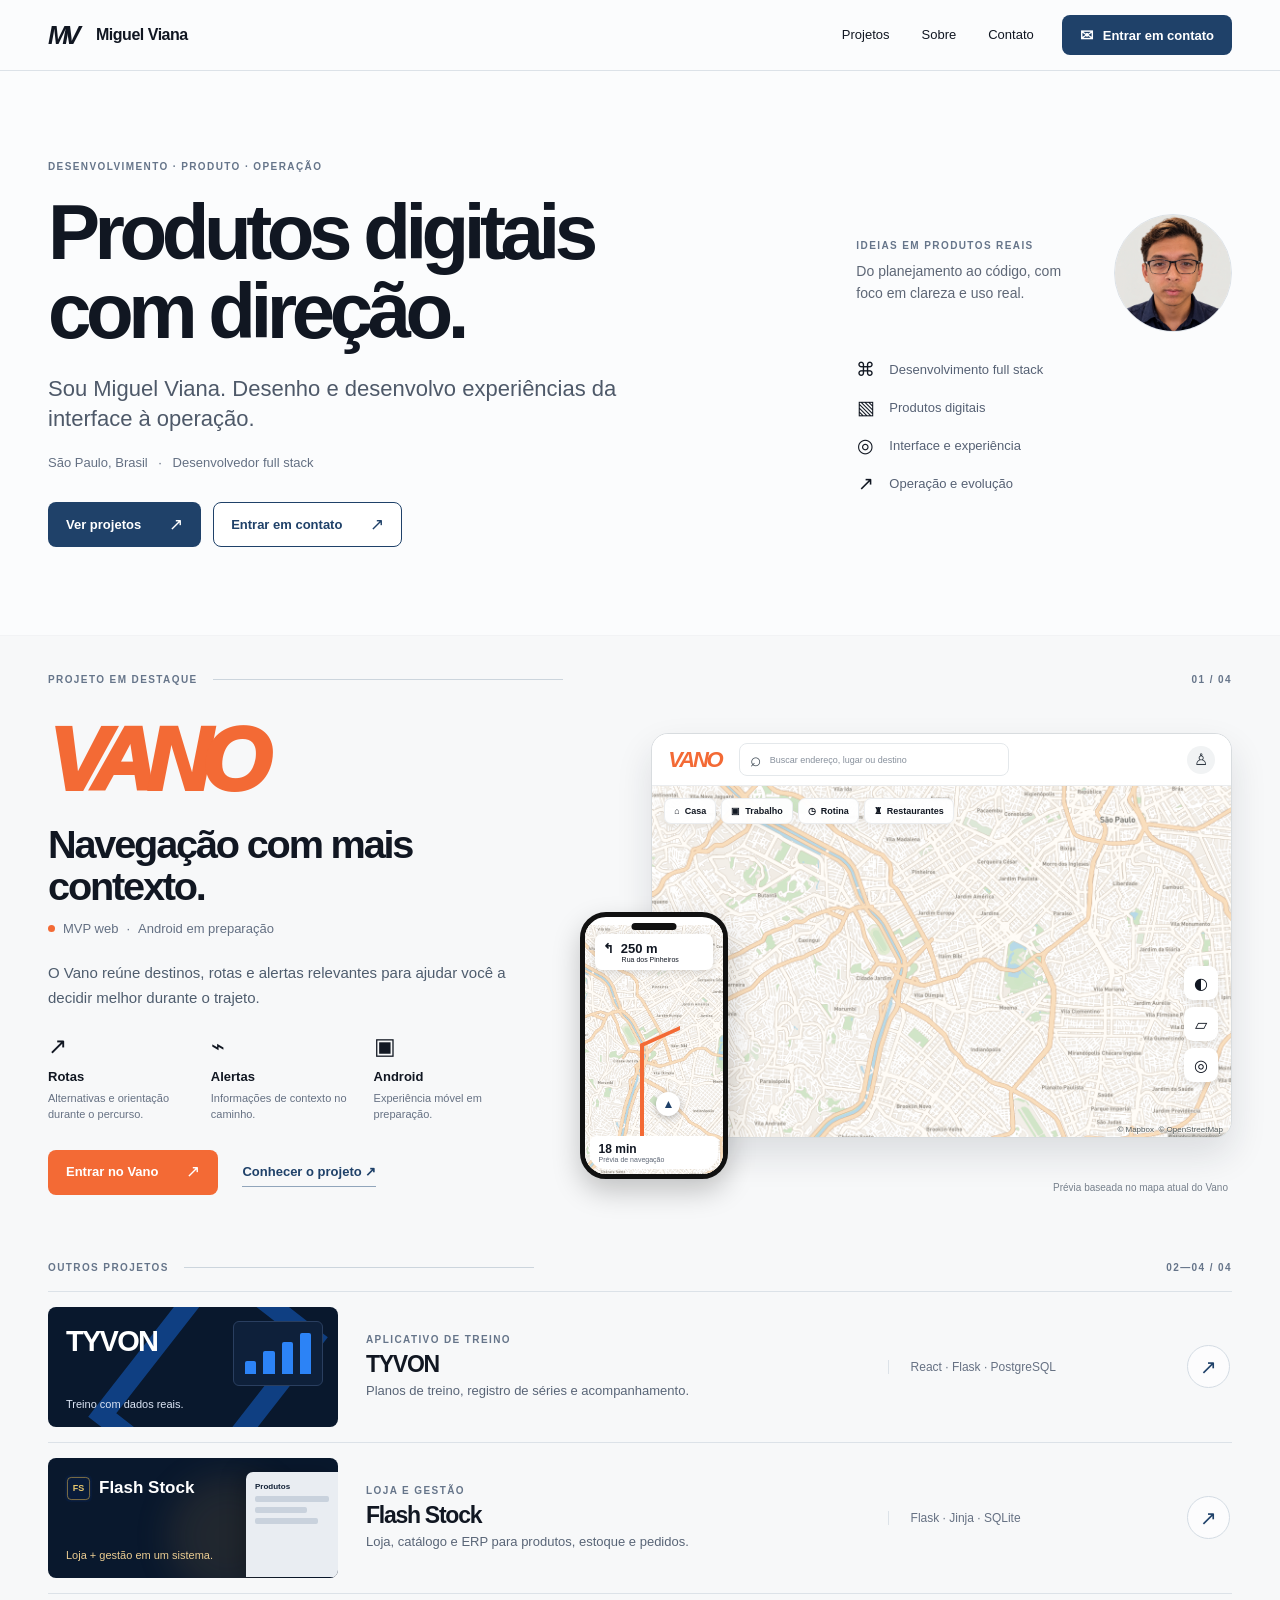
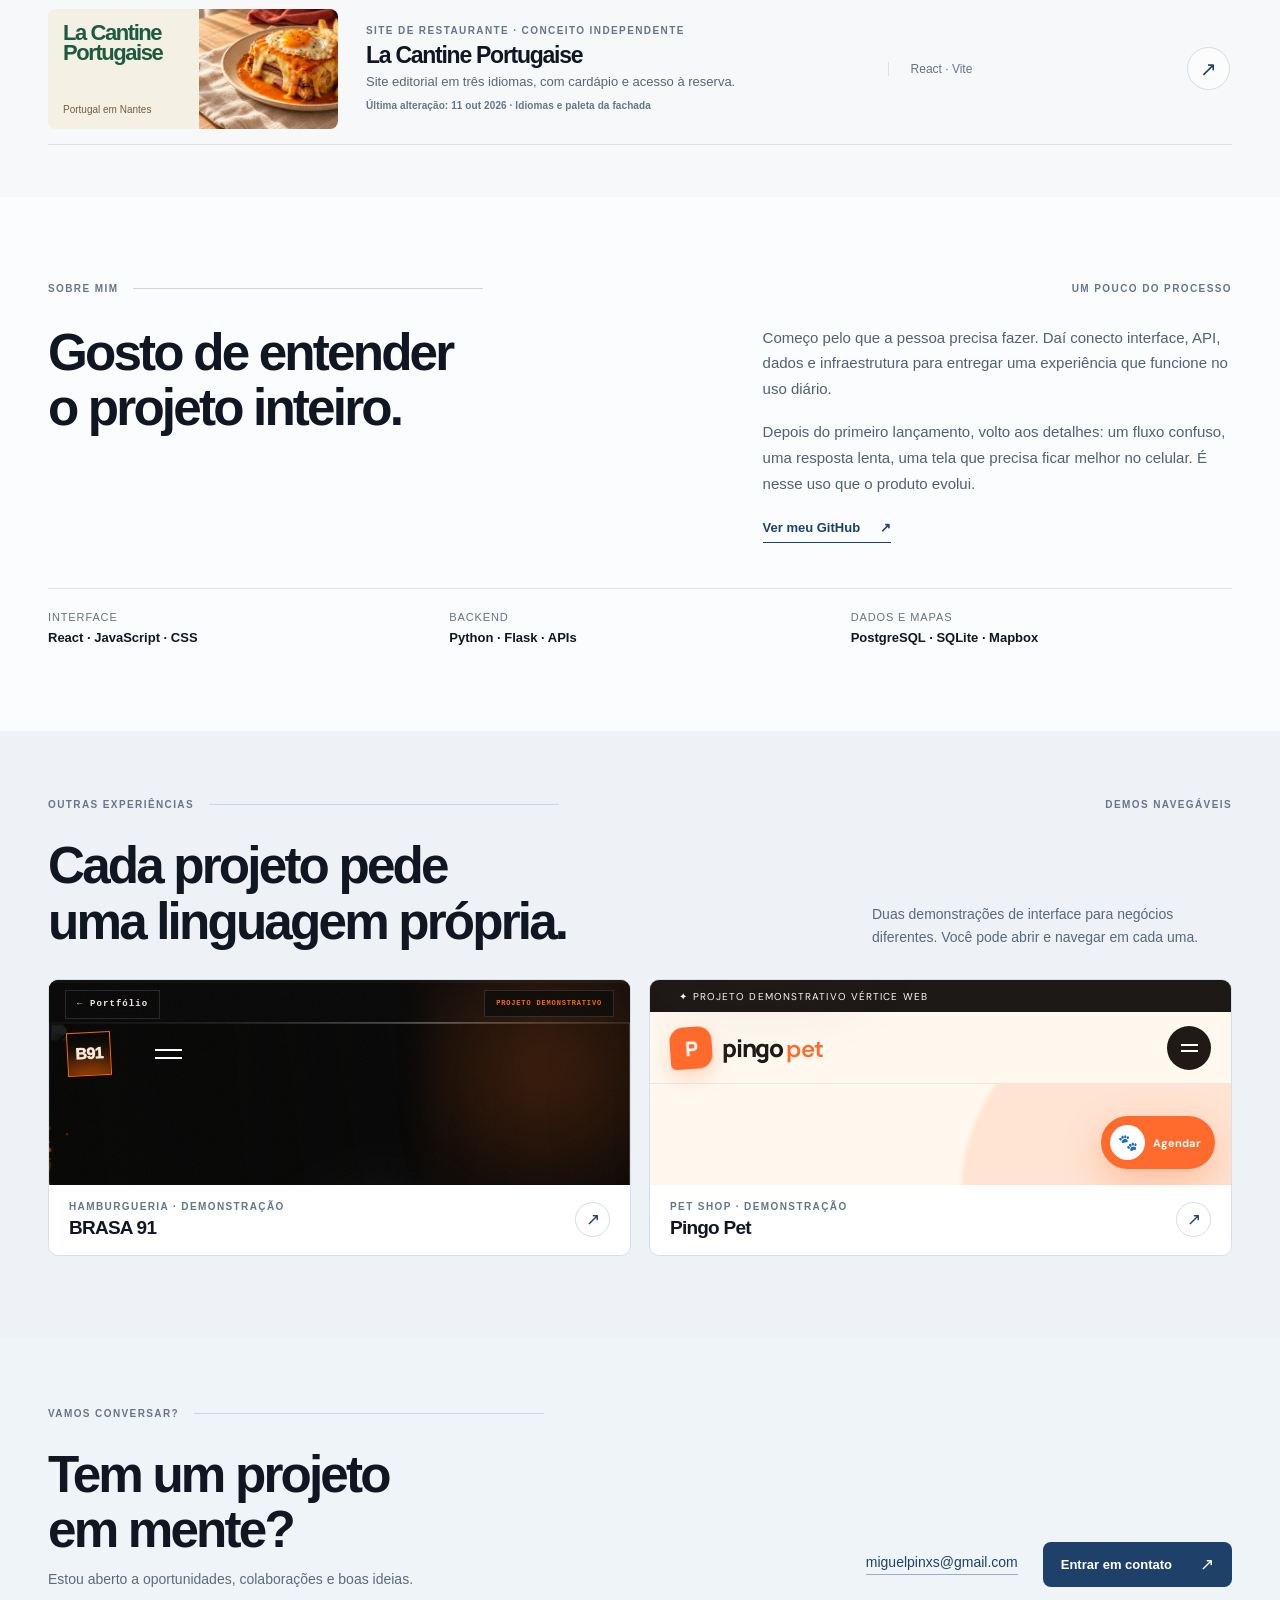
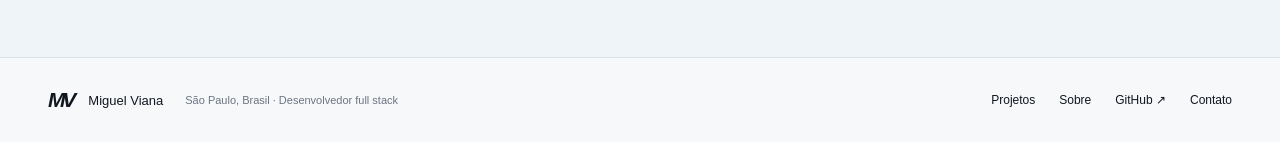
==== commit 5ce6c704: "Link restaurant case to its latest verified change" ====
--- a/index.html
+++ b/index.html
@@ -177,7 +177,7 @@
     <div class="case-top"><span>04 / Case · Conceito independente</span><button class="case-close" type="button" data-case-close aria-label="Fechar detalhes">×</button></div>
     <h2 id="case-cantine-title">La Cantine Portugaise</h2><p class="case-subtitle">Uma experiência editorial para apresentar restaurante, cardápio e reserva.</p>
     <div class="case-hero cantine-case-hero"><div><strong>Le Portugal.<br>À votre table.</strong><span>La Cantine Portugaise · Nantes</span></div><img src="assets/la-cantine-hero.webp" alt="Imagem gastronômica ilustrativa usada no site La Cantine Portugaise" width="600" height="360"></div>
-    <div class="case-columns"><section><h3>Por que foi feito</h3><p>Para apresentar o restaurante, a cozinha e a reserva em uma interface ligada à identidade do lugar.</p></section><section><h3>Como foi construído</h3><p>React e Vite, com conteúdo em francês, inglês e português europeu e layout responsivo.</p></section><section><h3>Última alteração</h3><p>11 out 2026: seletor de idiomas e nova paleta inspirada na fachada.</p></section></div>
+    <div class="case-columns"><section><h3>Por que foi feito</h3><p>Para apresentar o restaurante, a cozinha e a reserva em uma interface ligada à identidade do lugar.</p></section><section><h3>Como foi construído</h3><p>React e Vite, com conteúdo em francês, inglês e português europeu e layout responsivo.</p></section><section><h3>Última alteração</h3><p>11 out 2026: seletor de idiomas e nova paleta inspirada na fachada.</p><a class="commit-link" href="https://github.com/miguel027dev/la-cantine-portugaise/commit/3f81ae1c3b02de08e028093dbbfb7b41c44dcb37" target="_blank" rel="noopener noreferrer">Ver alteração no GitHub ↗</a></section></div>
     <div class="case-footer"><span class="tech-tag">React · Vite · 3 idiomas</span><div><a class="case-link secondary" href="https://github.com/miguel027dev/la-cantine-portugaise" target="_blank" rel="noopener noreferrer">Ver no GitHub ↗</a><a class="case-link primary" href="https://miguel027dev.github.io/la-cantine-portugaise/" target="_blank" rel="noopener noreferrer">Abrir site ↗</a></div></div>
   </div></template>
   <script src="script.js" defer></script>
--- a/styles.css
+++ b/styles.css
@@ -219,6 +219,8 @@
 .case-columns section + section { border-left: 1px solid var(--line); padding-left: 22px; }
 .case-columns h3 { font-size: 15px; letter-spacing: -.025em; }
 .case-columns p { margin-top: 9px; color: #617086; font-size: 13px; line-height: 1.55; }
+.commit-link { display: inline-block; margin-top: 10px; border-bottom: 1px solid #879db5; color: var(--navy); font-size: 12px; font-weight: 650; }
+.commit-link:hover { border-color: var(--navy); }
 .case-footer { display: flex; align-items: end; justify-content: space-between; flex-wrap: wrap; gap: 16px; border-top: 1px solid var(--line); padding-top: 20px; margin-top: 28px; }
 .tech-tag { padding: 9px 12px; border-radius: 20px; background: #f1f3f5; color: #607086; font-size: 12px; }
 .case-footer > div { display: flex; flex-wrap: wrap; gap: 9px; }
